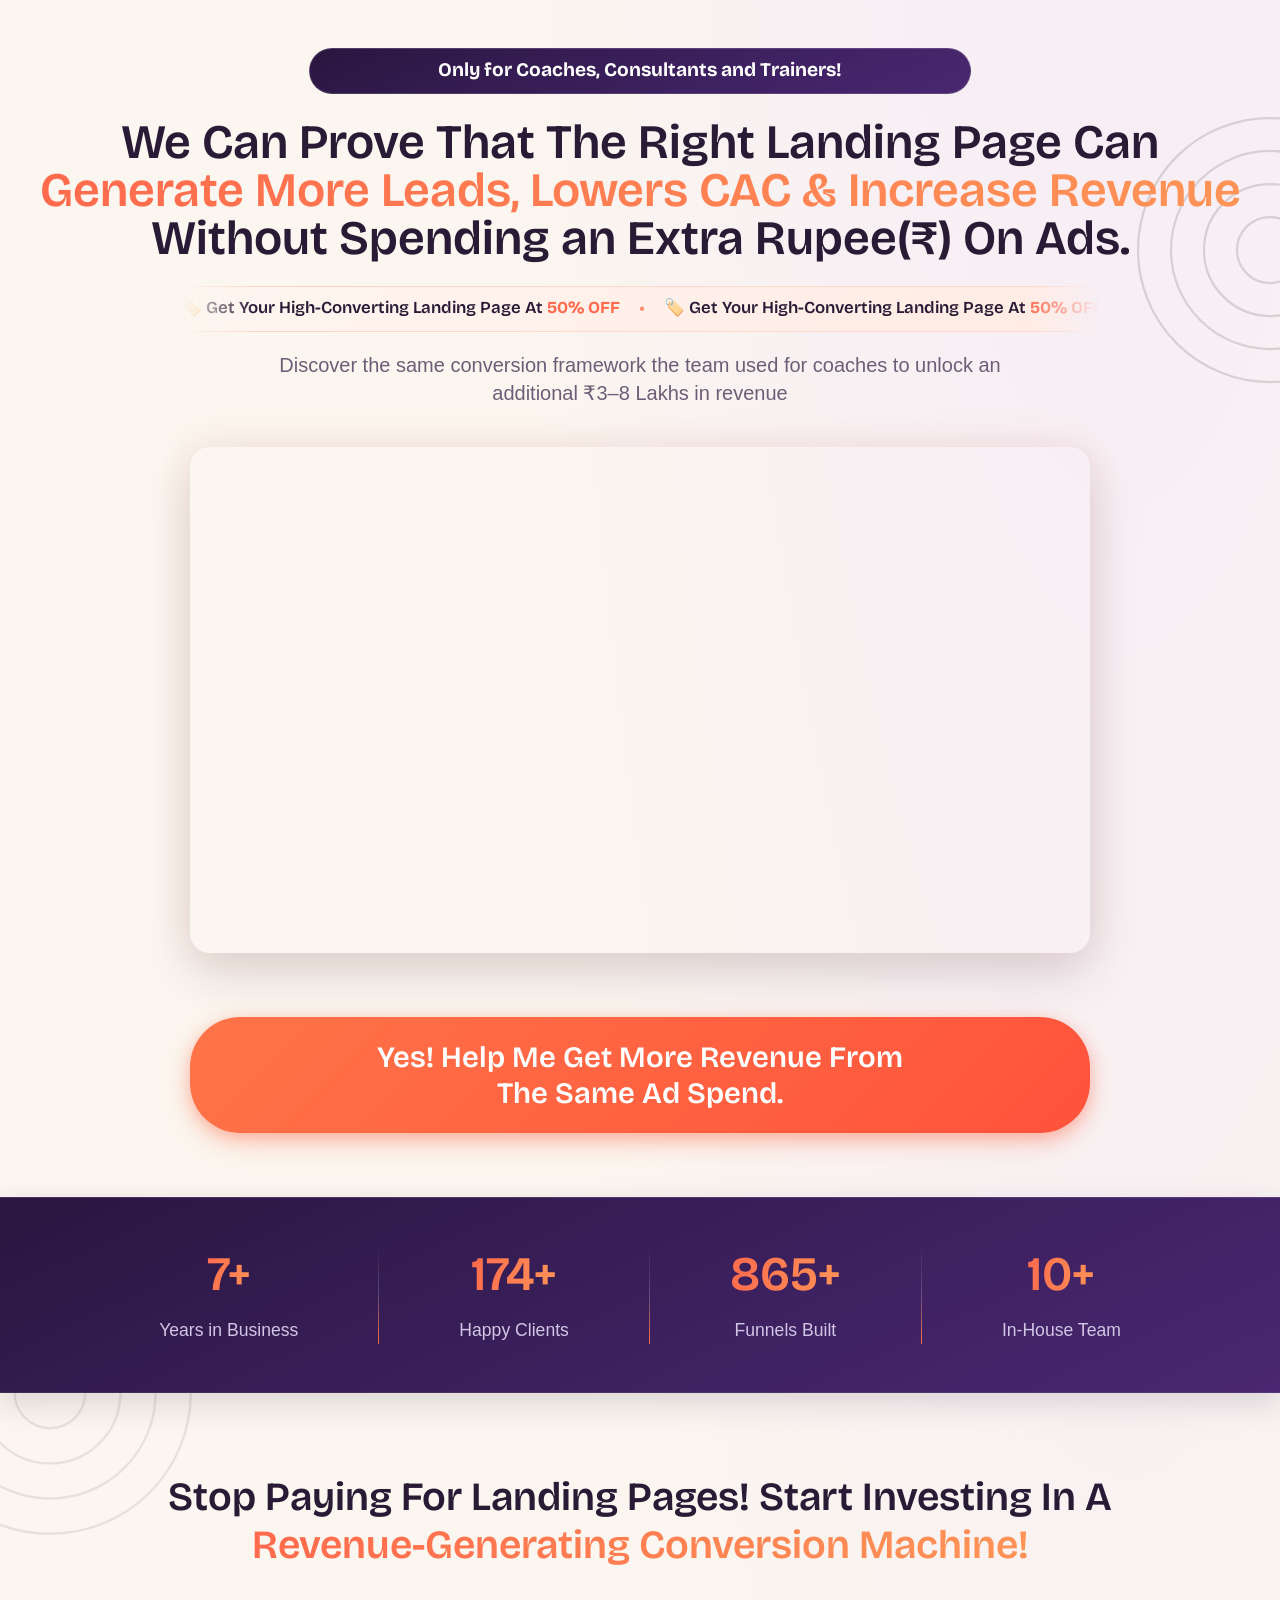
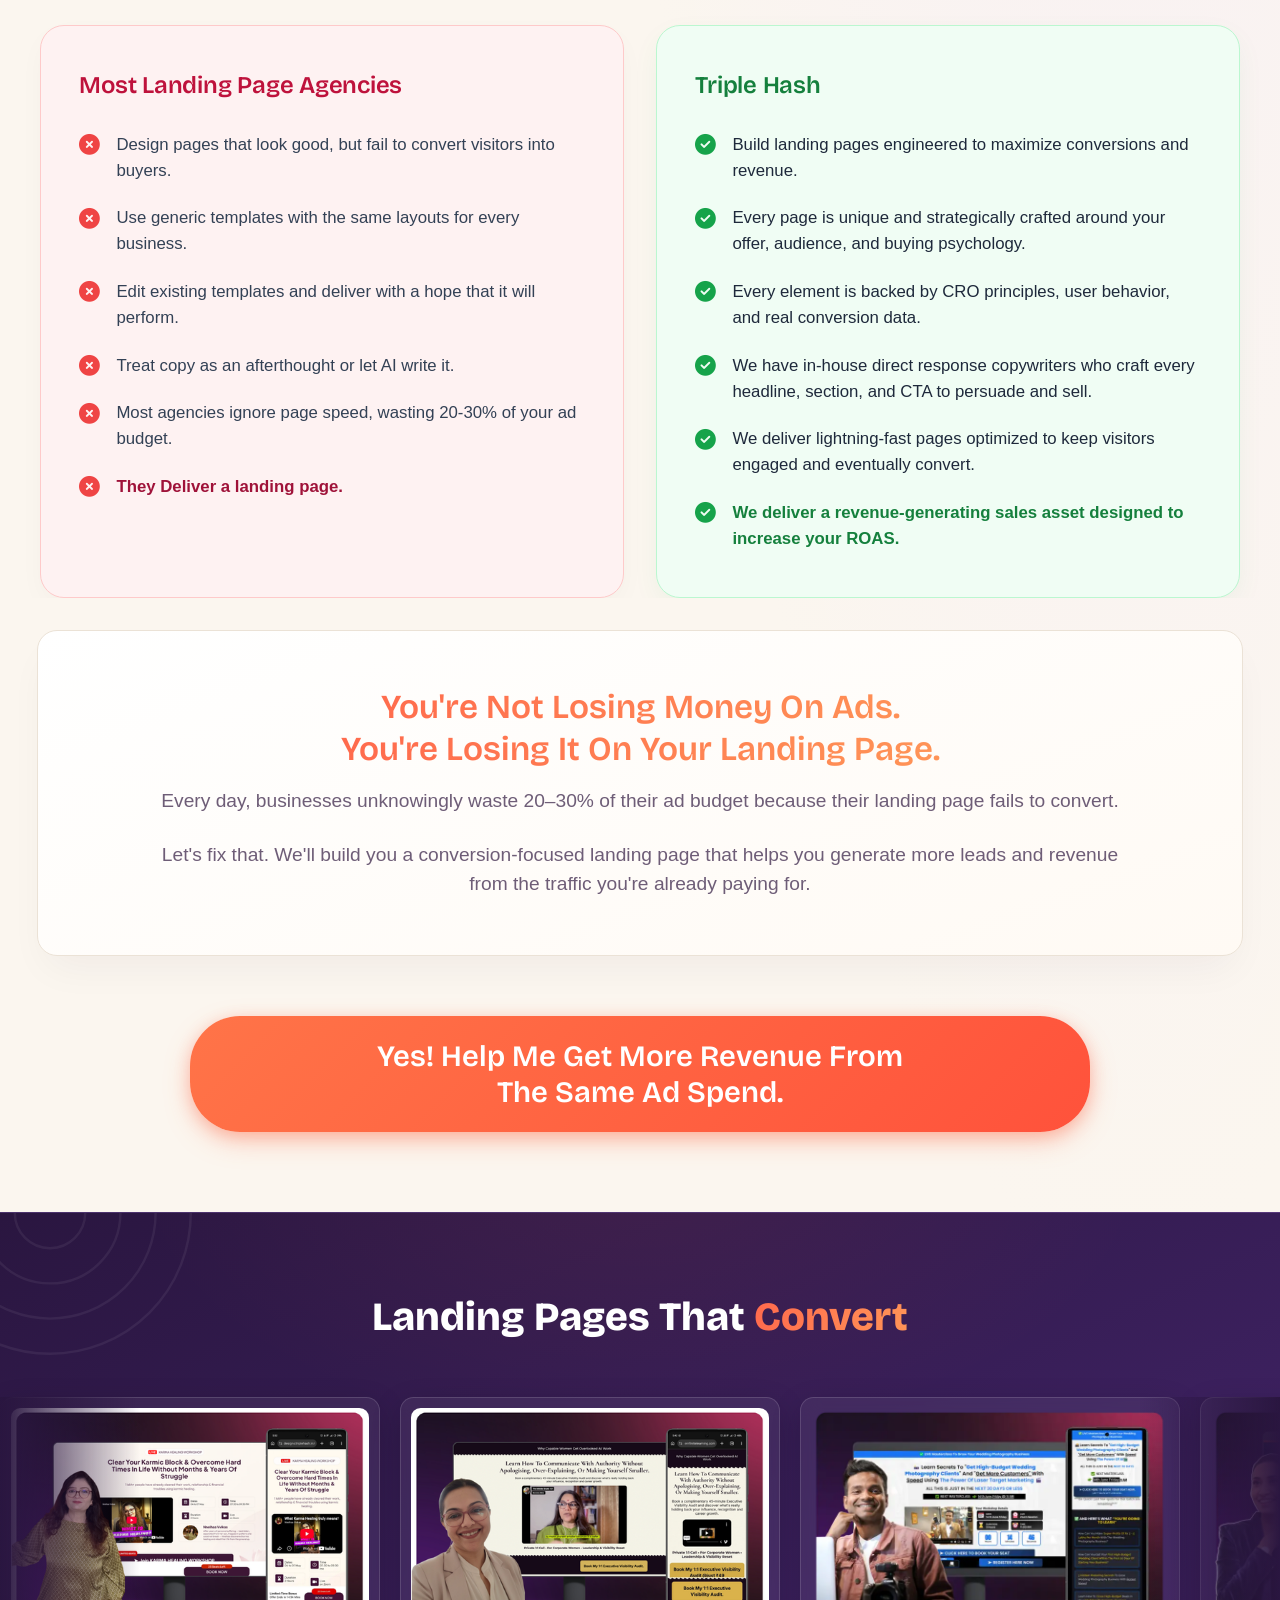
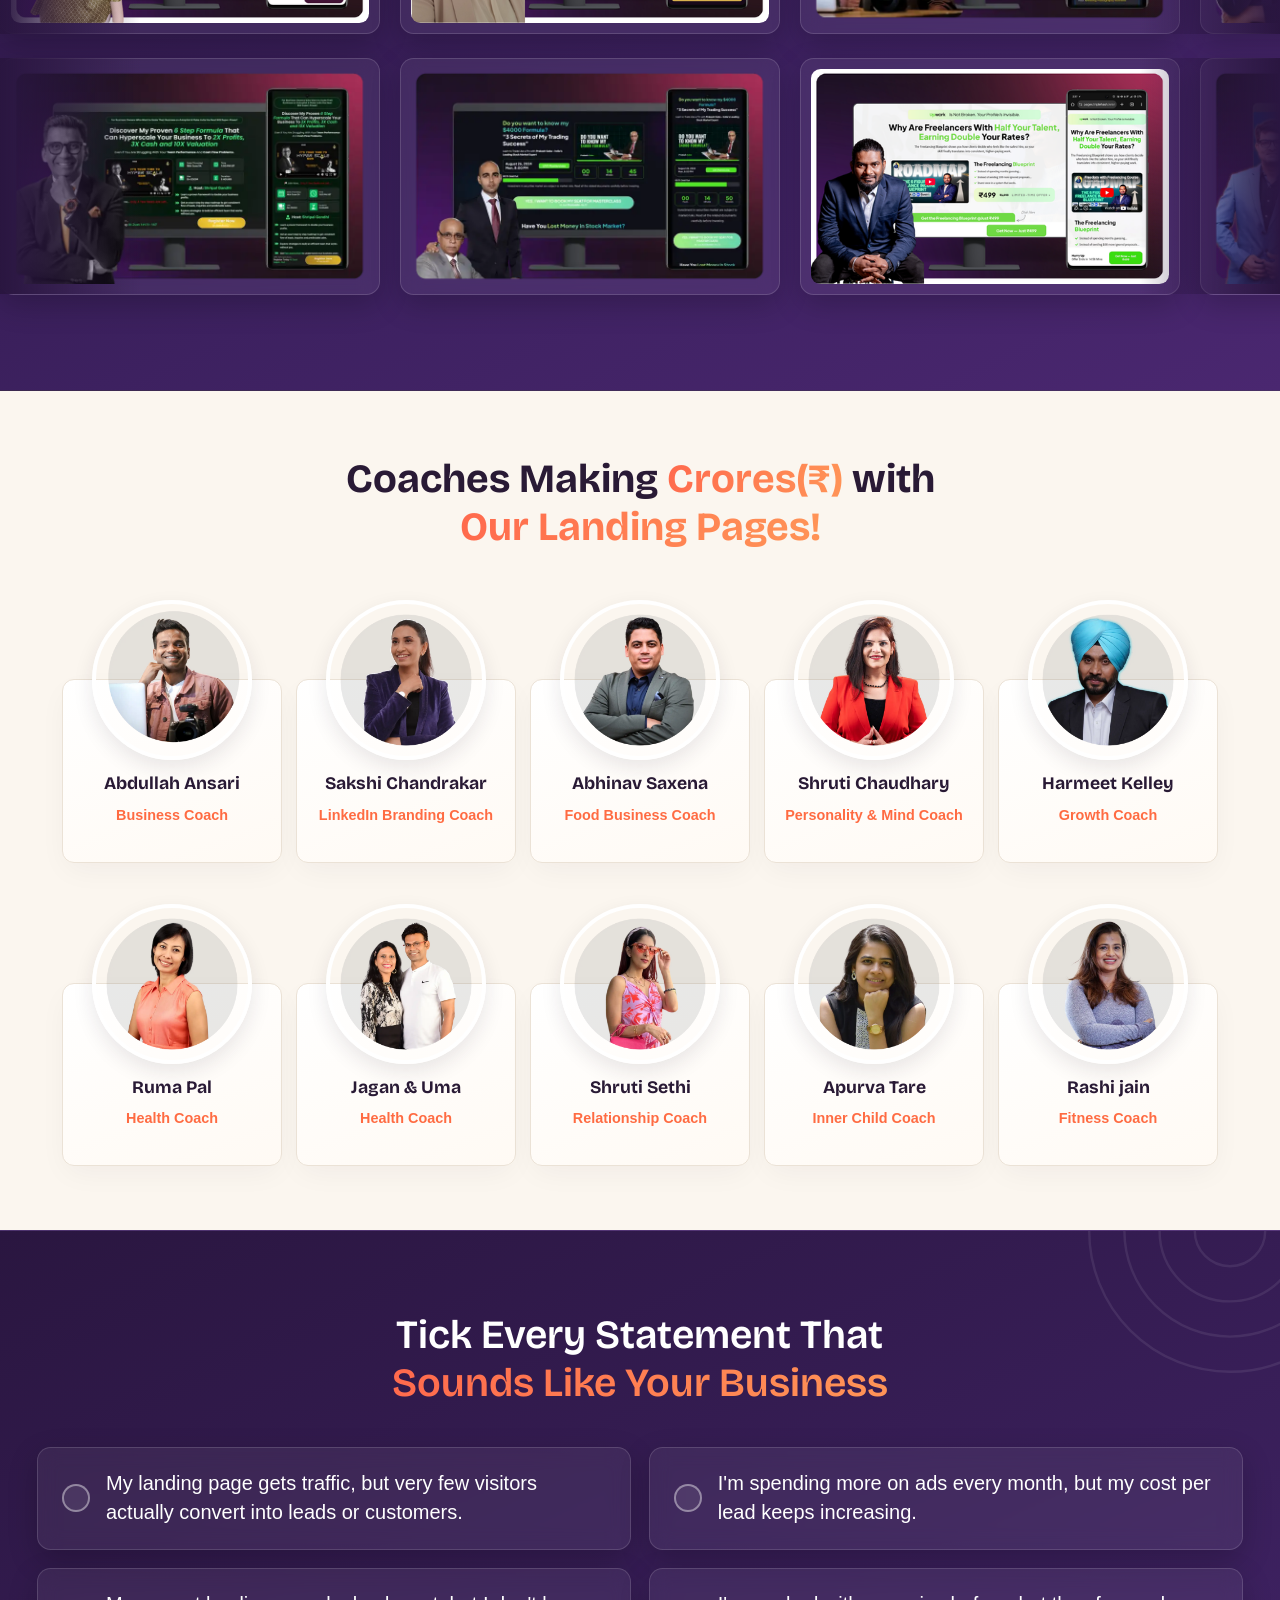
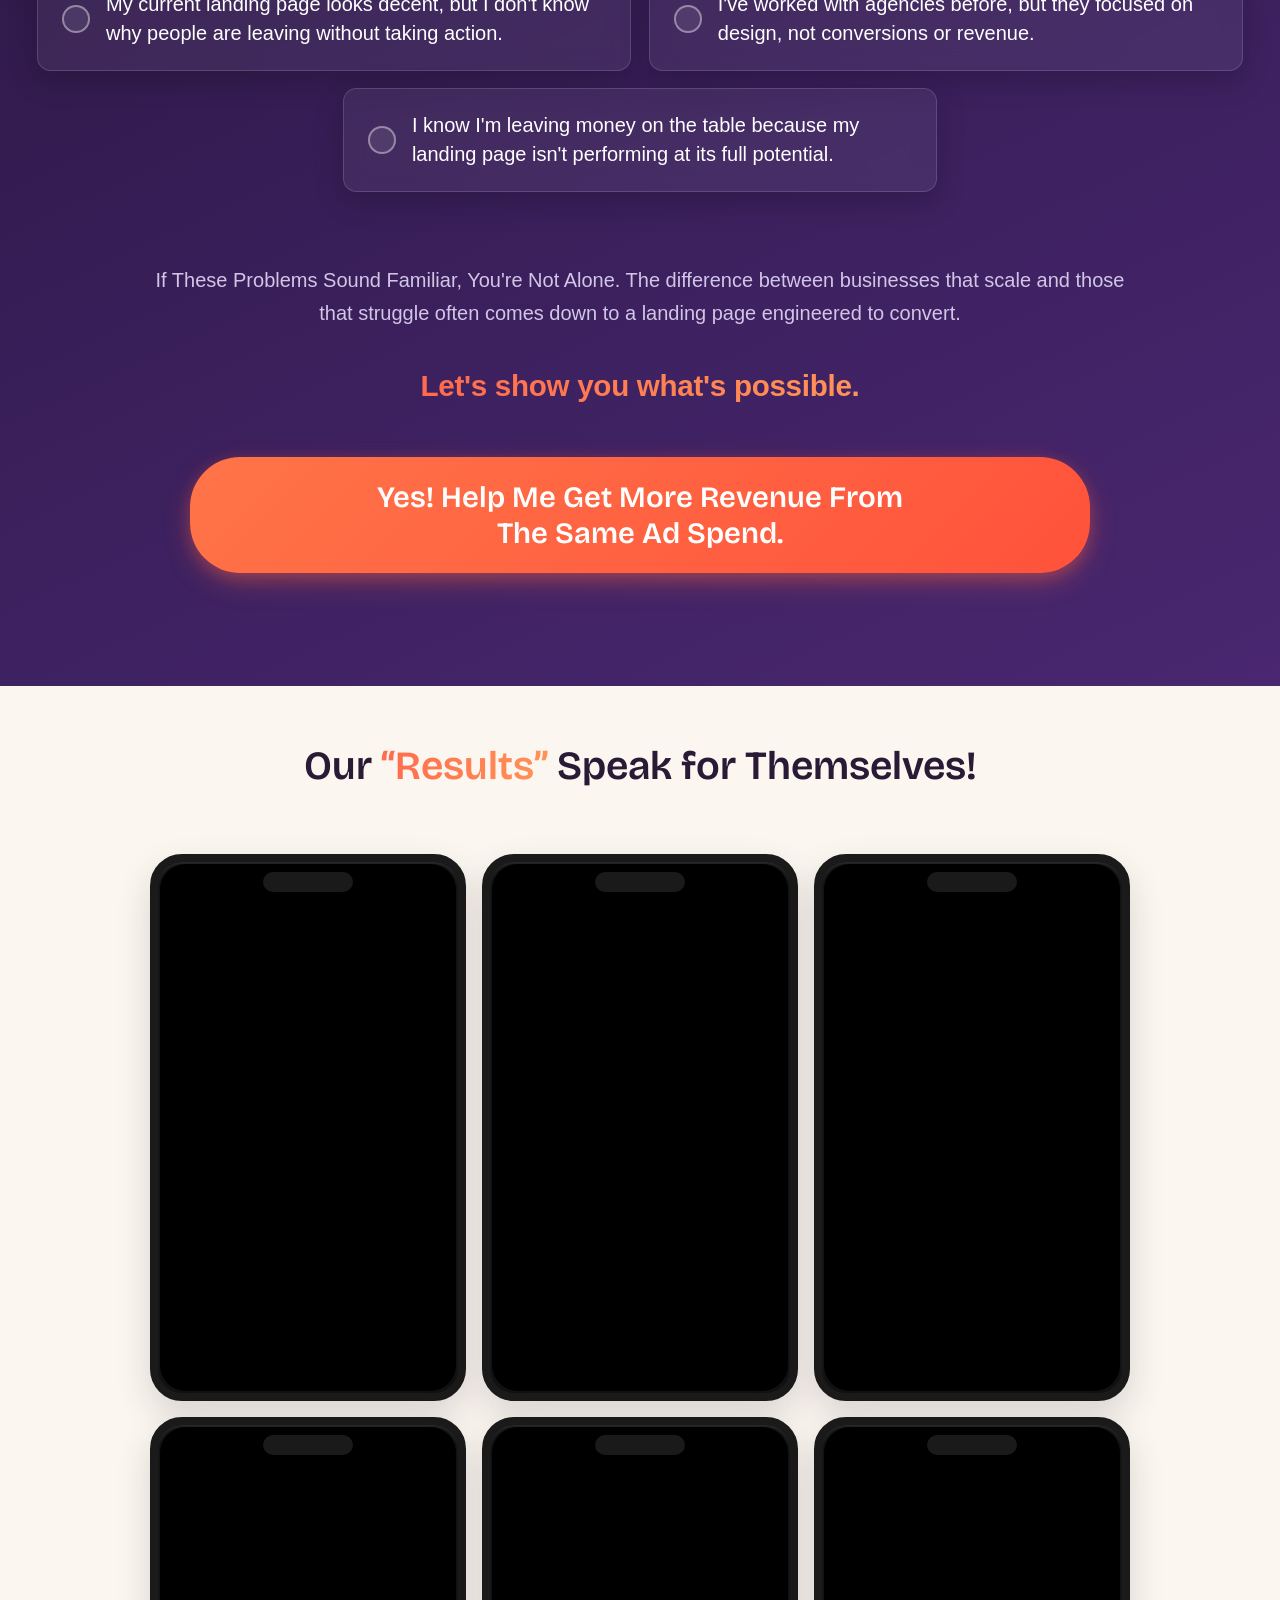
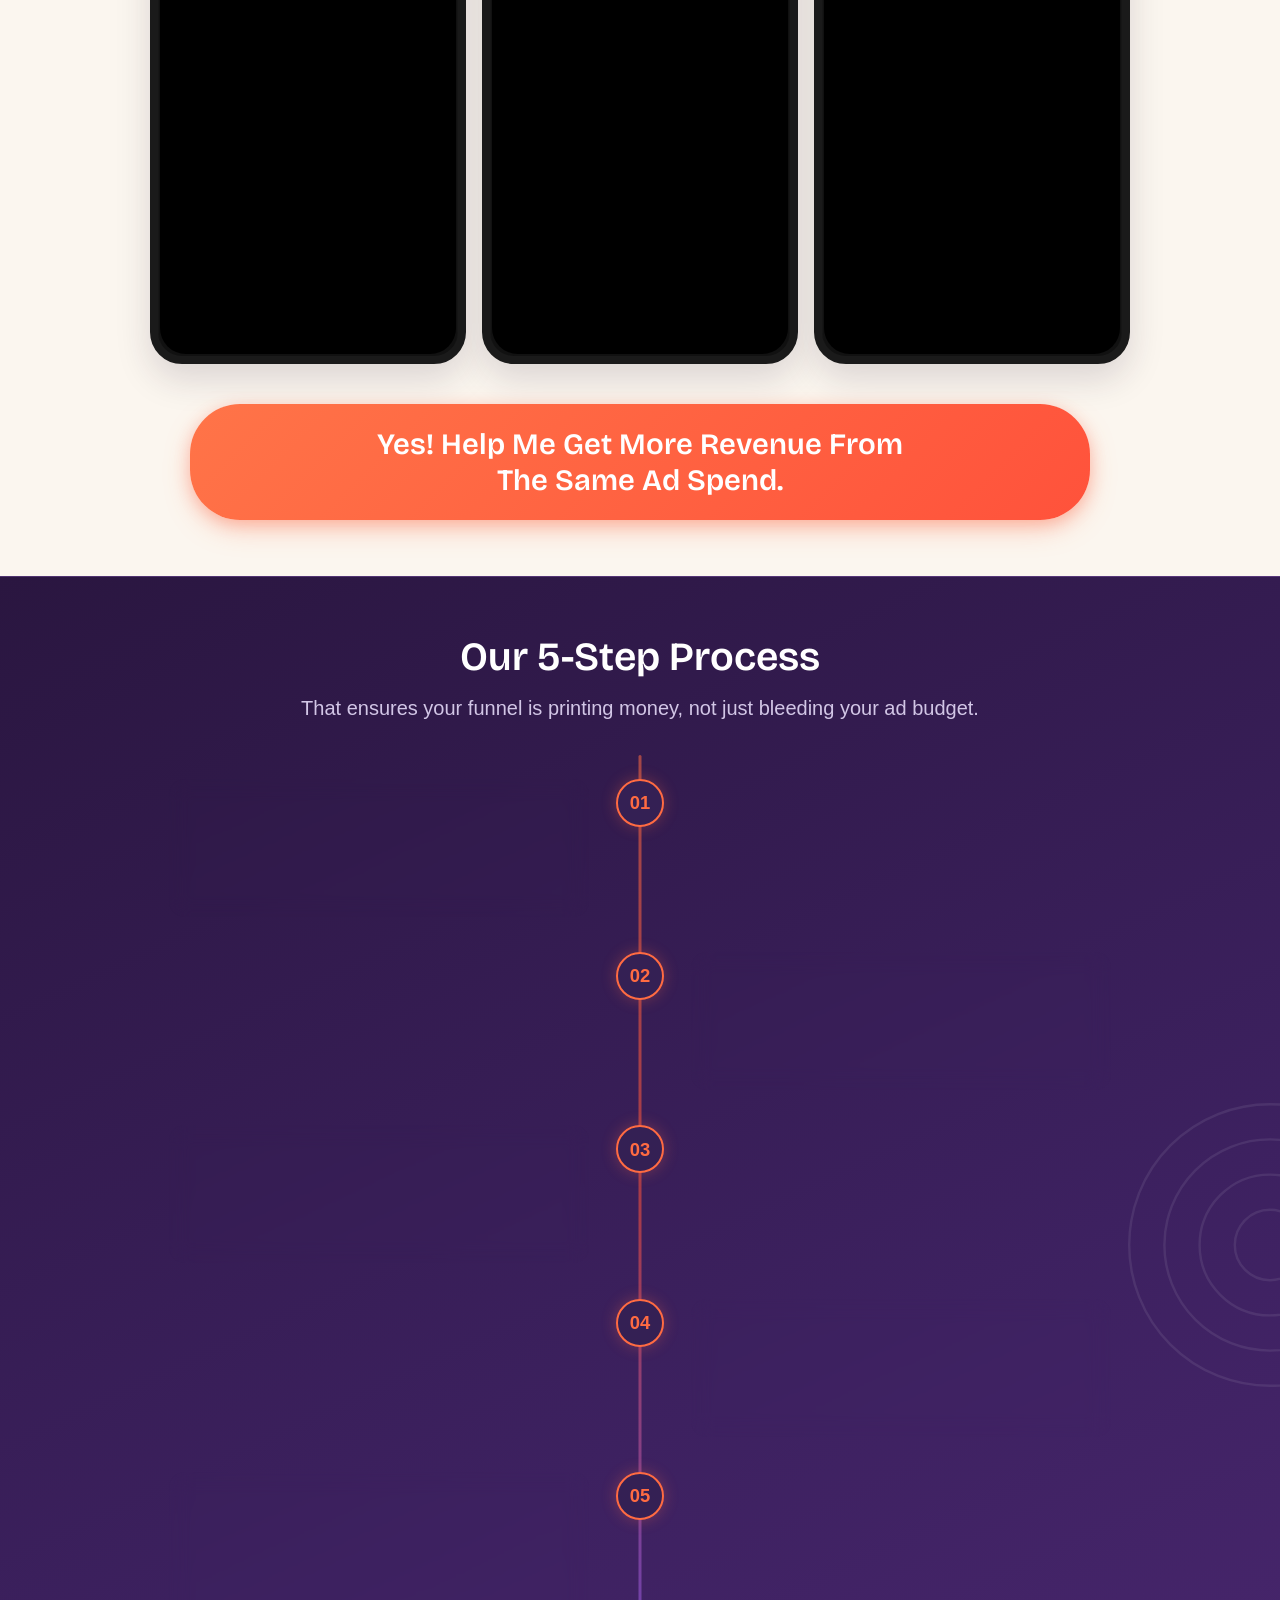
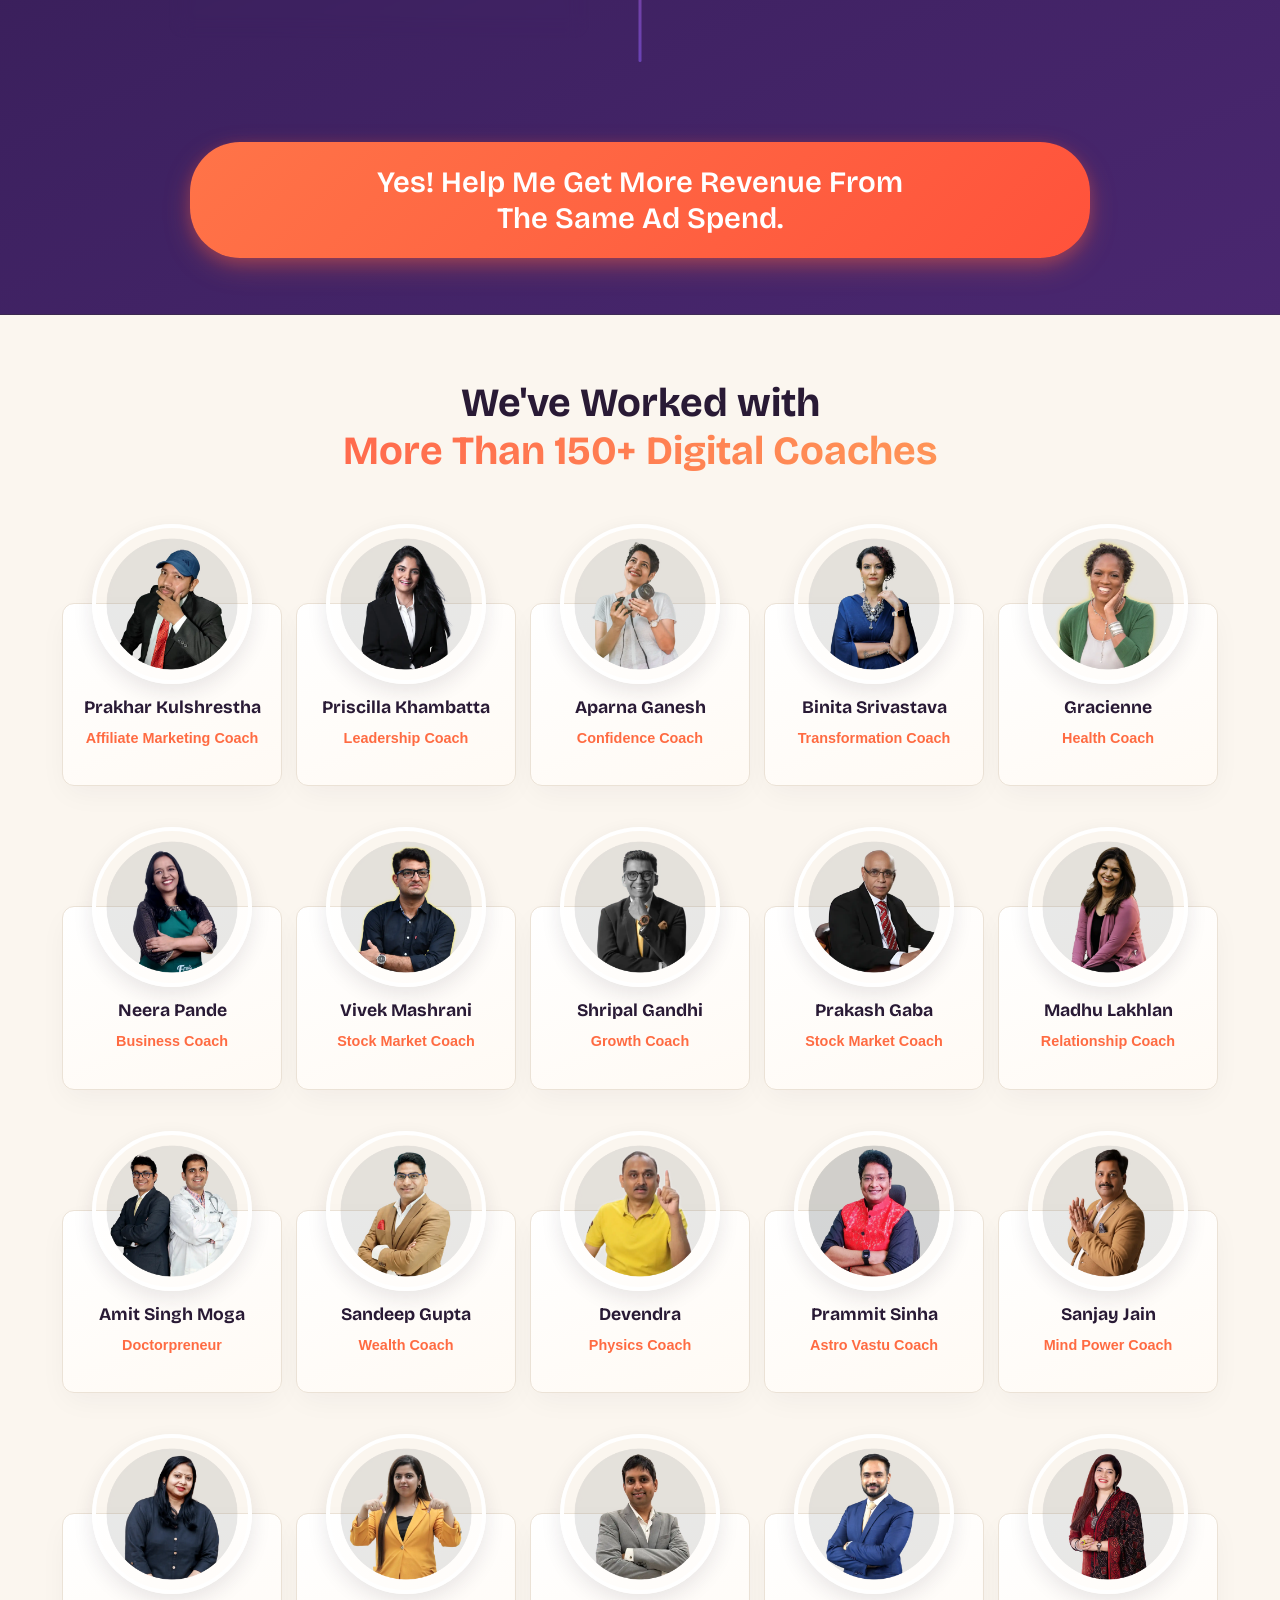
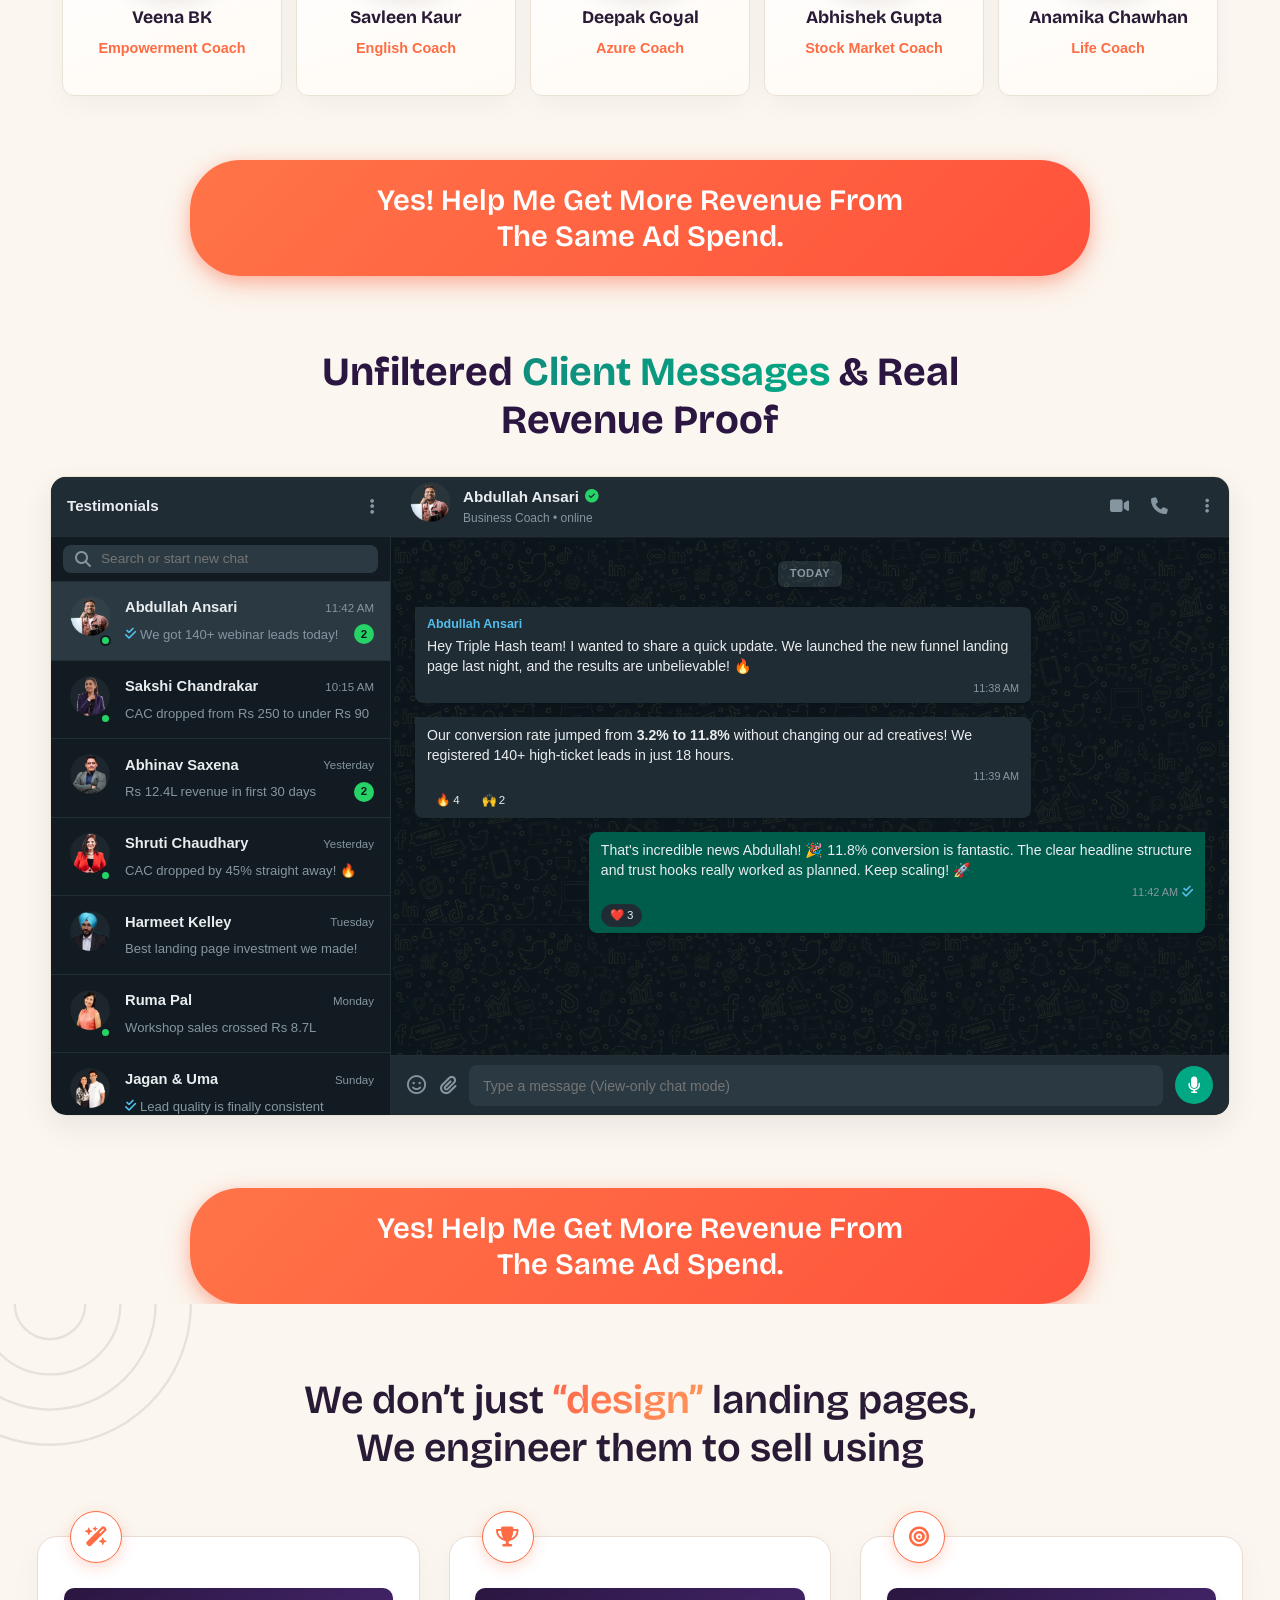
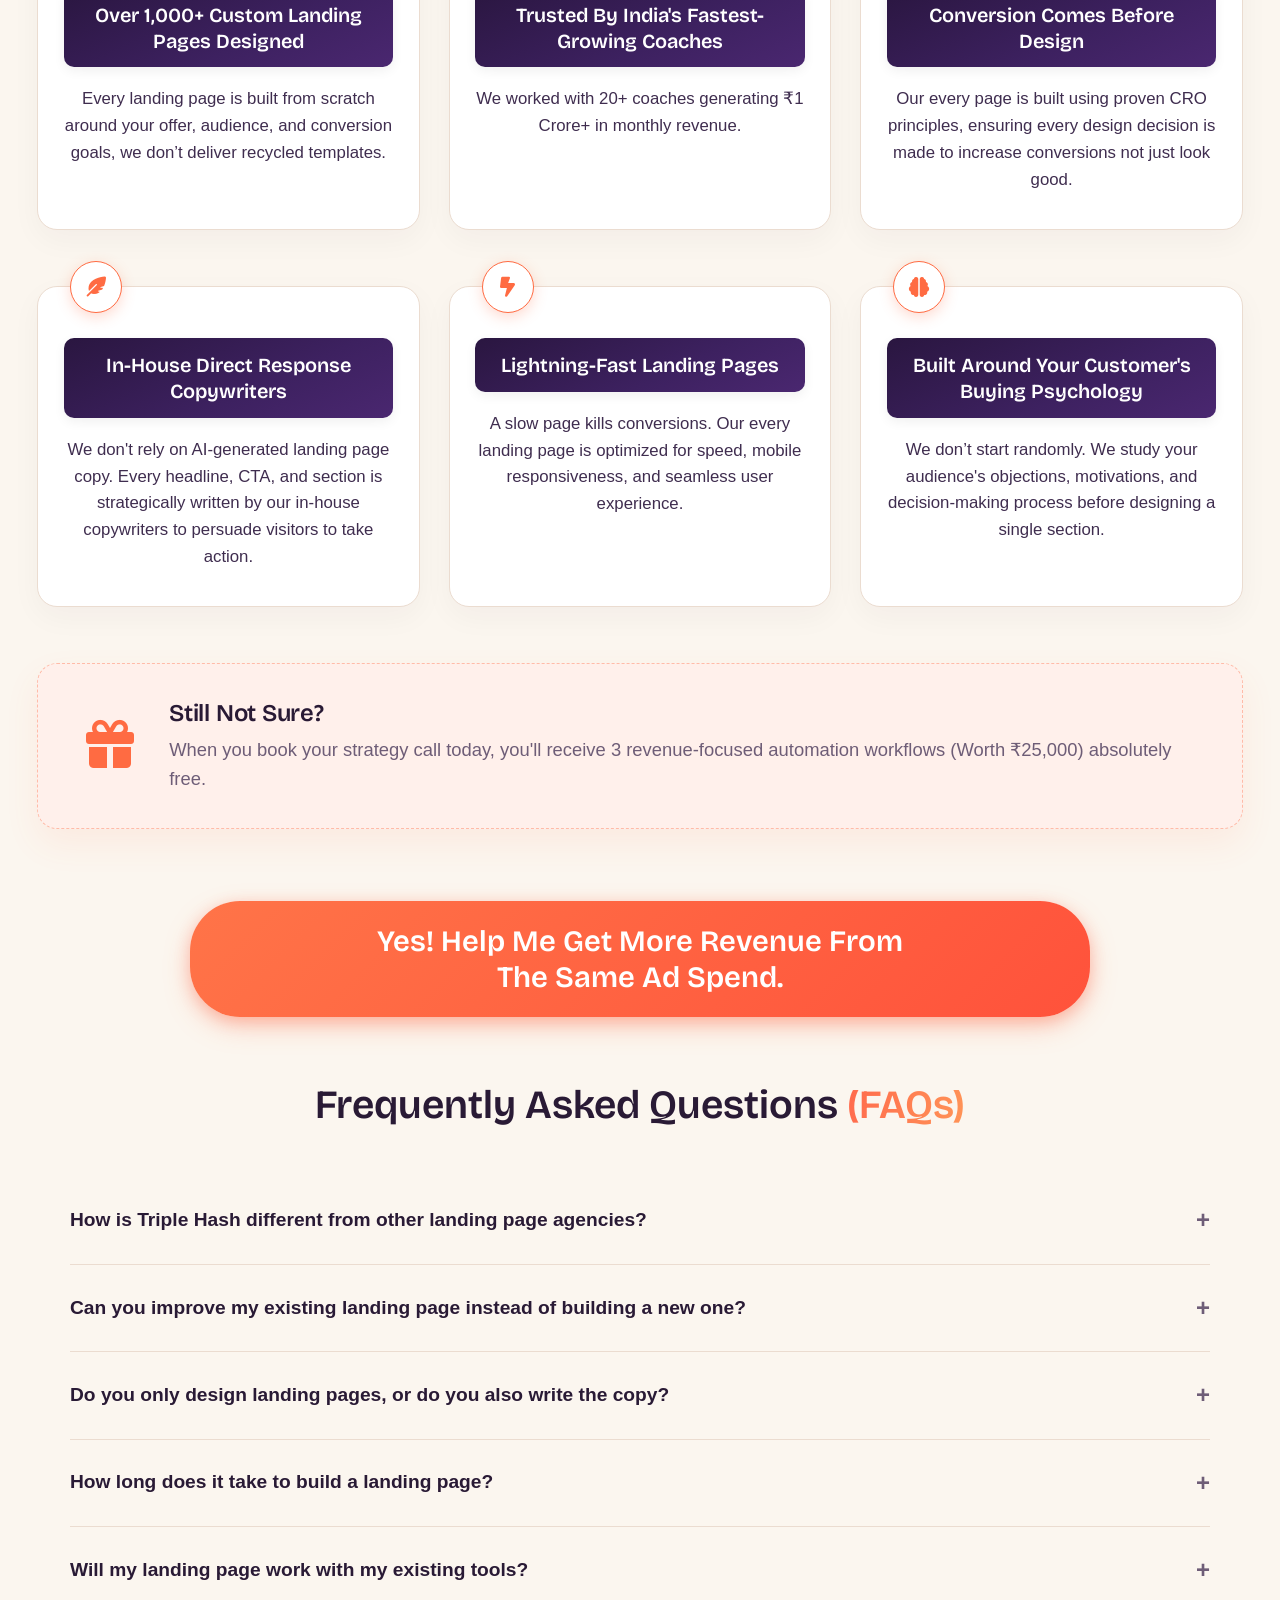
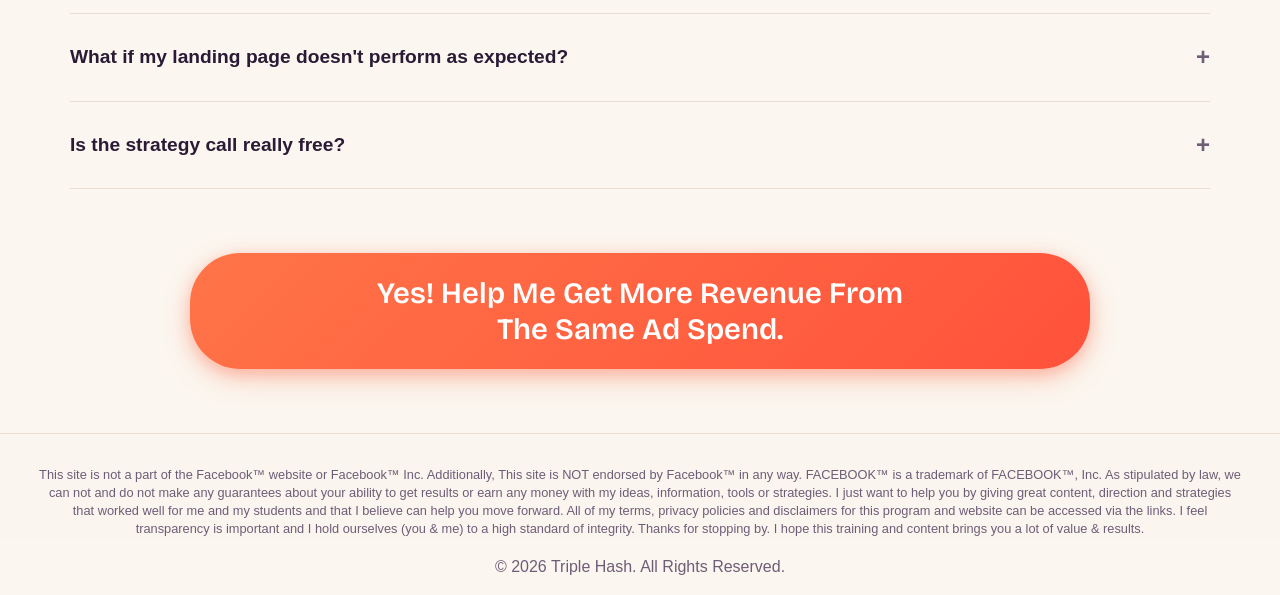
==== index.html @ 13a20522 "Add OpenAI SDK script to index.html" ====
<!doctype html>
<html lang="en">
  <head>
    <meta charset="UTF-8" />
    <meta name="viewport" content="width=device-width, initial-scale=1.0" />
    <title>Triple Hash</title>
    <meta
      name="facebook-domain-verification"
      content="7xedh3jy10vhocojima4edkyjlmd3u"
    />
    <link rel="icon" type="image/x-icon" href="/favicon.ico" />
    <link rel="preconnect" href="https://fonts.googleapis.com" />
    <link rel="preconnect" href="https://fonts.gstatic.com" crossorigin />
    <link
      href="https://fonts.googleapis.com/css2?family=Bricolage+Grotesque:opsz,wght@12..96,200..800&family=Plus+Jakarta+Sans:ital,wght@0,200..800;1,200..800&display=swap"
      rel="stylesheet"
    />
    <link
      href="https://fonts.googleapis.com/css2?family=Instrument+Serif:ital@0;1&display=swap"
      rel="stylesheet"
    />
    <link
      href="https://api.fontshare.com/v2/css?f[]=satoshi@300,400,500,700&f[]=switzer@200,300,400,500&display=swap"
      rel="stylesheet"
    />

    <link
      rel="stylesheet"
      href="https://cdnjs.cloudflare.com/ajax/libs/font-awesome/6.5.1/css/all.min.css"
      integrity="sha512-DTOQO9RWCH3ppGqcWaEA1BIZOC6xxalwEsw9c2QQeAIftl+Vegovlnee1c9QX4TctnWMn13TZye+giMm8e2LwA=="
      crossorigin="anonymous"
      referrerpolicy="no-referrer"
    />
    <link rel="stylesheet" href="./style.css" />
     <!-- Meta Pixel Code -->
<script>
!function(f,b,e,v,n,t,s)
{if(f.fbq)return;n=f.fbq=function(){n.callMethod?
n.callMethod.apply(n,arguments):n.queue.push(arguments)};
if(!f._fbq)f._fbq=n;n.push=n;n.loaded=!0;n.version='2.0';
n.queue=[];t=b.createElement(e);t.async=!0;
t.src=v;s=b.getElementsByTagName(e)[0];
s.parentNode.insertBefore(t,s)}(window, document,'script',
'https://connect.facebook.net/en_US/fbevents.js');
fbq('init', '1279952023906739');
fbq('track', 'PageView');
</script>
<noscript><img height="1" width="1" style="display:none"
src="https://www.facebook.com/tr?id=1279952023906739&ev=PageView&noscript=1"
/></noscript>
<script>!function(w,d,s,u){if(w.oaiq)return;var q=function(){q.q.push(arguments)};q.q=[];w.oaiq=q;var j=d.createElement(s);j.async=1;j.src=u;var f=d.getElementsByTagName(s)[0];f.parentNode.insertBefore(j,f)}(window,document,"script","https://bzrcdn.openai.com/sdk/oaiq.min.js");oaiq("init",{pixelId:"NZJZYNdpsntBDtsN7iZCDv",debug:true});</script>
<!-- End Meta Pixel Code -->
  </head>
  <body>
    <div class="main-container">
      <section class="new-hero-section">
        <!-- Decorative concentric rings on the right -->
        <img
          src="image/download.svg"
          class="hero-deco-rings"
          alt=""
          aria-hidden="true"
        />
        <div class="hero-content">
          <div class="hero-tag fade-up">
            Only for Coaches, Consultants and Trainers!
          </div>
          <h2 class="gradient-heading fade-up stagger-delay-1">
            We Can Prove That The Right Landing Page Can
            <span class="highlight"
              >Generate More Leads, Lowers CAC & Increase Revenue</span
            >Without Spending an Extra Rupee(₹) On Ads.
          </h2>

          <!-- Hero Offer Marquee Strip -->
          <div class="hero-offer-marquee fade-up stagger-delay-2">
            <div class="hero-marquee-track">
              <span class="hero-marquee-item"
                >🏷️ Get Your High-Converting Landing Page At
                <strong class="highlight-orange">50% OFF</strong></span
              >
              <span class="hero-marquee-dot">•</span>
              <span class="hero-marquee-item"
                >🏷️ Get Your High-Converting Landing Page At
                <strong class="highlight-orange">50% OFF</strong></span
              >
              <span class="hero-marquee-dot">•</span>
              <span class="hero-marquee-item"
                >🏷️ Get Your High-Converting Landing Page At
                <strong class="highlight-orange">50% OFF</strong></span
              >
              <span class="hero-marquee-dot">•</span>
            </div>
          </div>

          <p class="fade-up stagger-delay-2">
            Discover the same conversion framework the team used for coaches to
            unlock an additional ₹3–8 Lakhs in revenue
          </p>
        </div>

        <div class="hero-video-container fade-up stagger-delay-3">
          <div class="hero-video-frame">
            <iframe
              src="https://play.hashboard.in/embed?video=JcOecO8n6mQ&ratio=16%2F9"
              title="Video player"
              allow="autoplay; fullscreen; encrypted-media; picture-in-picture"
              allowfullscreen
            ></iframe>
          </div>
        </div>
      </section>
      <div class="container">
        <a
          class="buttonLink"
          href="https://cal.hashboard.in/r/connect8394/the-10x-landing-page-call"
           
        >
          <button class="bookMeetingButton">
            <span class="bookMeetingText"
              >Yes! Help Me Get More Revenue From<br class="btn-break" />
              The Same Ad Spend.</span
            >
          </button>
        </a>
      </div>
      <section class="stats-section">
        <div class="container">
          <div class="stats-grid">
            <div class="stat-card fade-up">
              <h3 class="highlight">
                <span class="counter" data-target="7">0</span>+
              </h3>
              <p>Years in Business</p>
            </div>

            <div class="stat-card fade-up stagger-delay-1 gradient-left-border">
              <h3 class="highlight">
                <span class="counter" data-target="200">0</span>+
              </h3>
              <p>Happy Clients</p>
            </div>
            <div class="stat-card fade-up stagger-delay-2 gradient-left-border">
              <h3 class="highlight">
                <span class="counter" data-target="999">0</span>+
              </h3>
              <p>Funnels Built</p>
            </div>
            <div class="stat-card fade-up stagger-delay-3 gradient-left-border">
              <h3 class="highlight">
                <span class="counter" data-target="10">0</span>+
              </h3>
              <p>In-House Team</p>
            </div>
          </div>
        </div>
      </section>

      <section
        class="differentiators-section"
        style="position: relative; overflow: hidden"
      >
        <!-- Decorative concentric rings - left side -->
        <img
          src="image/download.svg"
          class="differentiators-left-rings"
          alt=""
          aria-hidden="true"
          style="
            position: absolute;
            left: -110px;
            top: 0%;
            transform: translateY(-50%);
            width: 320px;
            height: 320px;
            opacity: 0.08;
            filter: hue-rotate(260deg) saturate(3) brightness(0.4);
            pointer-events: none;
            z-index: 0;
          "
        />
        <div class="container">
          <h2 class="diff-heading fade-up">
            Stop Paying For Landing Pages! Start Investing In A
            <span class="highlight"
              >Revenue-Generating Conversion Machine!</span
            >
          </h2>

          <div class="comparison-deck">
            <!-- Left Card: Most Agencies -->
            <div class="comparison-card agency-card fade-up">
              <h3 class="comp-card-title">Most Landing Page Agencies</h3>
              <ul class="comp-list">
                <li>
                  <i class="fa-solid fa-circle-xmark agency-icon"></i>
                  <span
                    >Design pages that look good, but fail to convert visitors
                    into buyers.</span
                  >
                </li>
                <li>
                  <i class="fa-solid fa-circle-xmark agency-icon"></i>
                  <span
                    >Use generic templates with the same layouts for every
                    business.</span
                  >
                </li>
                <li>
                  <i class="fa-solid fa-circle-xmark agency-icon"></i>
                  <span
                    >Edit existing templates and deliver with a hope that it
                    will perform.</span
                  >
                </li>
                <li>
                  <i class="fa-solid fa-circle-xmark agency-icon"></i>
                  <span>Treat copy as an afterthought or let AI write it.</span>
                </li>
                <li>
                  <i class="fa-solid fa-circle-xmark agency-icon"></i>
                  <span
                    >Most agencies ignore page speed, wasting 20-30% of your ad
                    budget.</span
                  >
                </li>
                <li>
                  <i class="fa-solid fa-circle-xmark agency-icon"></i>
                  <span class="strong-text">They Deliver a landing page.</span>
                </li>
              </ul>
            </div>

            <!-- Right Card: Triple Hash -->
            <div class="comparison-card triplehash-card fade-up">
              <h3 class="comp-card-title">Triple Hash</h3>
              <ul class="comp-list">
                <li>
                  <i class="fa-solid fa-circle-check triplehash-icon"></i>
                  <span
                    >Build landing pages engineered to maximize conversions and
                    revenue.</span
                  >
                </li>
                <li>
                  <i class="fa-solid fa-circle-check triplehash-icon"></i>
                  <span
                    >Every page is unique and strategically crafted around your
                    offer, audience, and buying psychology.</span
                  >
                </li>
                <li>
                  <i class="fa-solid fa-circle-check triplehash-icon"></i>
                  <span
                    >Every element is backed by CRO principles, user behavior,
                    and real conversion data.</span
                  >
                </li>
                <li>
                  <i class="fa-solid fa-circle-check triplehash-icon"></i>
                  <span
                    >We have in-house direct response copywriters who craft
                    every headline, section, and CTA to persuade and sell.</span
                  >
                </li>
                <li>
                  <i class="fa-solid fa-circle-check triplehash-icon"></i>
                  <span
                    >We deliver lightning-fast pages optimized to keep visitors
                    engaged and eventually convert.</span
                  >
                </li>
                <li>
                  <i class="fa-solid fa-circle-check triplehash-icon"></i>
                  <span class="strong-text"
                    >We deliver a revenue-generating sales asset designed to
                    increase your ROAS.</span
                  >
                </li>
              </ul>
            </div>
          </div>
        </div>
      </section>

      <section class="cta-section fade-up">
        <div class="container">
          <div class="cta-content">
            <h2 class="gradient-heading">
              <span class="highlight">
                You're Not Losing Money On Ads. <br class="cta-break" />
                You're Losing It On Your Landing Page.
              </span>
            </h2>
            <p>
              Every day, businesses unknowingly waste 20–30% of their ad budget
              because their landing page fails to convert.
            </p>
            <br />
            <p>
              Let's fix that. We'll build you a conversion-focused landing page
              that helps you generate more leads and revenue from the traffic
              you're already paying for.
            </p>
          </div>
        </div>
        <div class="container">
          <a
            class="buttonLink"
            href="https://cal.hashboard.in/r/connect8394/the-10x-landing-page-call"
             
          >
            <button class="bookMeetingButton">
              <span class="bookMeetingText"
                >Yes! Help Me Get More Revenue From <br class="btn-break" />
                The Same Ad Spend.</span
              >
            </button>
          </a>
        </div>
      </section>

      <!-- Showcase Work Section — Double Row Marquee -->
      <section class="carousel-section fade-up">
        <!-- Decorative rings (same as designed-for) -->
        <img
          src="image/download.svg"
          class="carousel-section-deco-rings"
          alt=""
          aria-hidden="true"
        />

        <!-- Section Heading -->
        <div class="carousel-section-header">
          <h2 class="carousel-heading">
            Landing Pages That <span class="highlight">Convert</span>
          </h2>
        </div>

        <!-- Row 1: scrolls LEFT -->
        <div class="carousel-row-wrapper">
          <div class="carousel-fade-left"></div>
          <div class="carousel-fade-right"></div>
          <div class="carousel-track" id="carouselTrack">
            <div class="carousel-card">
              <img src="/work/12.png" alt="Landing Page" />
            </div>
            <div class="carousel-card">
              <img src="/work/13.png" alt="Landing Page" />
            </div>
            <div class="carousel-card">
              <img src="/work/8.webp" alt="Landing Page" />
            </div>
            <div class="carousel-card">
              <img src="/work/2.webp" alt="Landing Page" />
            </div>
            <div class="carousel-card">
              <img src="/work/3.webp" alt="Landing Page" />
            </div>
            <div class="carousel-card">
              <img src="/work/1.webp" alt="Landing Page" />
            </div>
            <div class="carousel-card">
              <img src="/work/4.webp" alt="Landing Page" />
            </div>
            <div class="carousel-card">
              <img src="/work/5.webp" alt="Landing Page" />
            </div>
            <div class="carousel-card">
              <img src="/work/10.png" alt="Landing Page" />
            </div>
            <div class="carousel-card">
              <img src="/work/11.png" alt="Landing Page" />
            </div>
            <div class="carousel-card">
              <img src="/work/6.webp" alt="Landing Page" />
            </div>
            <div class="carousel-card">
              <img src="/work/7.webp" alt="Landing Page" />
            </div>
            <div class="carousel-card">
              <img src="/work/9.webp" alt="Landing Page" />
            </div>
            <!-- Clones -->
            <div class="carousel-card" aria-hidden="true">
              <img src="/work/8.webp" alt="" />
            </div>
            <div class="carousel-card" aria-hidden="true">
              <img src="/work/2.webp" alt="" />
            </div>
            <div class="carousel-card" aria-hidden="true">
              <img src="/work/3.webp" alt="" />
            </div>
            <div class="carousel-card" aria-hidden="true">
              <img src="/work/1.webp" alt="" />
            </div>
            <div class="carousel-card" aria-hidden="true">
              <img src="/work/4.webp" alt="" />
            </div>
            <div class="carousel-card" aria-hidden="true">
              <img src="/work/5.webp" alt="" />
            </div>
            <div class="carousel-card" aria-hidden="true">
              <img src="/work/10.png" alt="" />
            </div>
            <div class="carousel-card" aria-hidden="true">
              <img src="/work/11.png" alt="" />
            </div>
            <div class="carousel-card" aria-hidden="true">
              <img src="/work/6.webp" alt="" />
            </div>
            <div class="carousel-card" aria-hidden="true">
              <img src="/work/7.webp" alt="" />
            </div>
            <div class="carousel-card" aria-hidden="true">
              <img src="/work/9.webp" alt="" />
            </div>
            <div class="carousel-card">
              <img src="/work/12.png" alt="Landing Page" />
            </div>
            <div class="carousel-card">
              <img src="/work/13.png" alt="Landing Page" />
            </div>
          </div>
        </div>

        <!-- Row 2: scrolls RIGHT -->
        <div class="carousel-row-wrapper" style="margin-top: 1.5rem">
          <div class="carousel-fade-left"></div>
          <div class="carousel-fade-right"></div>
          <div class="carousel-track carousel-track--reverse">
            <div class="carousel-card">
              <img src="/work/6.webp" alt="Landing Page" />
            </div>
            <div class="carousel-card">
              <img src="/work/9.webp" alt="Landing Page" />
            </div>
            <div class="carousel-card">
              <img src="/work/11.png" alt="Landing Page" />
            </div>
            <div class="carousel-card">
              <img src="/work/7.webp" alt="Landing Page" />
            </div>
            <div class="carousel-card">
              <img src="/work/1.webp" alt="Landing Page" />
            </div>
            <div class="carousel-card">
              <img src="/work/10.png" alt="Landing Page" />
            </div>
            <div class="carousel-card">
              <img src="/work/4.webp" alt="Landing Page" />
            </div>
            <div class="carousel-card">
              <img src="/work/8.webp" alt="Landing Page" />
            </div>
            <div class="carousel-card">
              <img src="/work/5.webp" alt="Landing Page" />
            </div>
            <div class="carousel-card">
              <img src="/work/2.webp" alt="Landing Page" />
            </div>
            <div class="carousel-card">
              <img src="/work/3.webp" alt="Landing Page" />
            </div>
            <div class="carousel-card">
              <img src="/work/14.png" alt="Landing Page" />
            </div>
            <div class="carousel-card">
              <img src="/work/15.png" alt="Landing Page" />
            </div>
            <!-- Clones -->
            <div class="carousel-card" aria-hidden="true">
              <img src="/work/6.webp" alt="" />
            </div>
            <div class="carousel-card" aria-hidden="true">
              <img src="/work/9.webp" alt="" />
            </div>
            <div class="carousel-card" aria-hidden="true">
              <img src="/work/11.png" alt="" />
            </div>
            <div class="carousel-card" aria-hidden="true">
              <img src="/work/7.webp" alt="" />
            </div>
            <div class="carousel-card" aria-hidden="true">
              <img src="/work/1.webp" alt="" />
            </div>
            <div class="carousel-card" aria-hidden="true">
              <img src="/work/10.png" alt="" />
            </div>
            <div class="carousel-card" aria-hidden="true">
              <img src="/work/4.webp" alt="" />
            </div>
            <div class="carousel-card" aria-hidden="true">
              <img src="/work/8.webp" alt="" />
            </div>
            <div class="carousel-card" aria-hidden="true">
              <img src="/work/5.webp" alt="" />
            </div>
            <div class="carousel-card" aria-hidden="true">
              <img src="/work/2.webp" alt="" />
            </div>
            <div class="carousel-card" aria-hidden="true">
              <img src="/work/3.webp" alt="" />
            </div>
            <div class="carousel-card">
              <img src="/work/14.png" alt="Landing Page" />
            </div>
            <div class="carousel-card">
              <img src="/work/15.png" alt="Landing Page" />
            </div>
          </div>
        </div>
      </section>

      <!-- ===== CLIENT SUCCESS SHOWCASE ===== -->
      <section class="client-success-section">
        <div class="container">
          <h2 class="client-heading">
            Coaches Making <span class="highlight">Crores(₹)</span> with
            <span class="highlight">Our Landing Pages!</span>
          </h2>

          <div class="team-container" id="teamContainer">
            <!-- Cards will be injected here -->
          </div>
        </div>
      </section>

      <script>
        const coaches = [
          { id: 1, name: "Abdullah Ansari", role: "Business Coach" },
          { id: 3, name: "Sakshi Chandrakar", role: "LinkedIn Branding Coach" },
          { id: 4, name: "Abhinav Saxena", role: "Food Business Coach" },
          { id: 5, name: "Shruti Chaudhary", role: "Personality & Mind Coach" },
          { id: 6, name: "Harmeet Kelley", role: "Growth Coach" },
          { id: 7, name: "Ruma Pal", role: "Health Coach" },
          { id: 8, name: "Jagan & Uma", role: "Health Coach" },
          { id: 12, name: "Shruti Sethi", role: "Relationship Coach" },
          { id: 33, name: "Apurva Tare", role: "Inner Child Coach" },
          { id: 32, name: "Rashi jain", role: "Fitness Coach" },
        ];

        const teamContainer = document.getElementById("teamContainer");

        coaches.forEach((coach) => {
          const card = `
      <div class="team-member-card">
        <img
          src="/coach/${coach.id}.webp"
          alt="${coach.name} Profile"
          class="profile-picture"
        />
        <div class="name">${coach.name}</div>
        <div class="role">${coach.role}</div>
      </div>
    `;
          teamContainer.innerHTML += card;
        });
      </script>

      <section class="designed-for-section">
        <!-- Decorative concentric rings -->
        <img
          src="image/download.svg"
          class="designed-for-deco-rings"
          alt=""
          aria-hidden="true"
        />
        <div class="container">
          <h2 class="designed-for-heading fade-up">
            Tick Every Statement That

            <span class="highlight">Sounds Like Your Business</span>
          </h2>

          <ul class="designed-for-list grid md:grid-cols-2 gap-6">
            <li class="designed-for-item fade-up">
              <label class="designed-for-choice">
                <input
                  type="checkbox"
                  name="designed_for"
                  value="designer_no_leads"
                />
                <span>
                  My landing page gets traffic, but very few visitors actually
                  convert into leads or customers.
                </span>
              </label>
            </li>
            <li class="designed-for-item fade-up stagger-delay-1">
              <label class="designed-for-choice">
                <input
                  type="checkbox"
                  name="designed_for"
                  value="starting_fresh"
                />
                <span>
                  I'm spending more on ads every month, but my cost per lead
                  keeps increasing.
                </span>
              </label>
            </li>
            <li class="designed-for-item fade-up stagger-delay-2">
              <label class="designed-for-choice">
                <input
                  type="checkbox"
                  name="designed_for"
                  value="low_conversions"
                />
                <span>
                  My current landing page looks decent, but I don't know why
                  people are leaving without taking action.
                </span>
              </label>
            </li>
            <li class="designed-for-item fade-up">
              <label class="designed-for-choice">
                <input
                  type="checkbox"
                  name="designed_for"
                  value="agency_service_provider"
                />
                <span>
                  I've worked with agencies before, but they focused on design,
                  not conversions or revenue.
                </span>
              </label>
            </li>
            <li class="designed-for-item fade-up">
              <label class="designed-for-choice">
                <input
                  type="checkbox"
                  name="designed_for"
                  value="agency_service_provider"
                />
                <span>
                  I know I'm leaving money on the table because my landing page
                  isn't performing at its full potential.
                </span>
              </label>
            </li>
          </ul>

          <div class="designed-for-summary fade-up">
            <p class="summary-text">
              If These Problems Sound Familiar, You're Not Alone. The difference
              between businesses that scale and those that struggle often comes
              down to a landing page engineered to convert.
            </p>
            <p class="summary-subtext highlight">
              Let's show you what's possible.
            </p>
          </div>
        </div>
        <div
          class="container fade-up"
          style="margin-top: 3rem; margin-bottom: 2rem"
        >
          <a
            class="buttonLink"
            href="https://cal.hashboard.in/r/connect8394/the-10x-landing-page-call"
             
          >
            <button class="bookMeetingButton">
              <span class="bookMeetingText"
                >Yes! Help Me Get More Revenue From<br class="btn-break" />
                The Same Ad Spend.</span
              >
            </button>
          </a>
        </div>
      </section>
      <section class="results-section">
        <div class="container">
          <h2 class="video-heading fade-up">
            Our <span class="highlight">“Results”</span> Speak for Themselves!
          </h2>
          <div class="video-grid">
            <!-- Video Card 1 -->
            <div class="video-card fade-up">
              <div class="phone-mockup">
                <div class="video-embed">
                  <iframe
                    width="326"
                    height="642"
                    src="https://play.hashboard.in/embed?video=Hxd19hWiMY8&ratio=9%2F16"
                    title="Abdullah Ansari"
                    frameborder="0"
                    allow="
                      accelerometer;
                      autoplay;
                      clipboard-write;
                      encrypted-media;
                      gyroscope;
                      picture-in-picture;
                    "
                    referrerpolicy="strict-origin-when-cross-origin"
                    allowfullscreen
                  ></iframe>
                </div>
              </div>
            </div>
            <!-- Video Card 2 -->
            <div class="video-card fade-up stagger-delay-1">
              <div class="phone-mockup">
                <div class="video-embed">
                  <iframe
                    width="326"
                    height="642"
                    src="https://play.hashboard.in/embed?video=Bhb5edo84Qc&ratio=9%2F16"
                    title="Marketizers"
                    frameborder="0"
                    allow="
                      accelerometer;
                      autoplay;
                      clipboard-write;
                      encrypted-media;
                      gyroscope;
                      picture-in-picture;
                      web-share;
                    "
                    referrerpolicy="strict-origin-when-cross-origin"
                    allowfullscreen
                  ></iframe>
                </div>
              </div>
            </div>
            <!-- Video Card 3 -->
            <div class="video-card fade-up stagger-delay-2">
              <div class="phone-mockup">
                <div class="video-embed">
                  <iframe
                    width="326"
                    height="642"
                    src="https://play.hashboard.in/embed?video=HVG_n-ANinM&ratio=9%2F16"
                    title="Sakshi Chandrakar"
                    frameborder="0"
                    allow="
                      accelerometer;
                      autoplay;
                      clipboard-write;
                      encrypted-media;
                      gyroscope;
                      picture-in-picture;
                      web-share;
                    "
                    referrerpolicy="strict-origin-when-cross-origin"
                    allowfullscreen
                  ></iframe>
                </div>
              </div>
            </div>
            <!-- Video Card 4 -->
            <div class="video-card fade-up">
              <div class="phone-mockup">
                <div class="video-embed">
                  <iframe
                    width="326"
                    height="642"
                    src="https://play.hashboard.in/embed?video=uPKjkrWH1JY&ratio=9%2F16"
                    title="Priscilla Khambatta"
                    frameborder="0"
                    allow="
                      accelerometer;
                      autoplay;
                      clipboard-write;
                      encrypted-media;
                      gyroscope;
                      picture-in-picture;
                      web-share;
                    "
                    referrerpolicy="strict-origin-when-cross-origin"
                    allowfullscreen
                  ></iframe>
                </div>
              </div>
            </div>
            <!-- Video Card 5 -->
            <div class="video-card fade-up stagger-delay-1">
              <div class="phone-mockup">
                <div class="video-embed">
                  <iframe
                    width="326"
                    height="642"
                    src="https://play.hashboard.in/embed?video=fTkQ22UwC_U&ratio=9%2F16"
                    title="Gracienne Jean-Pierre"
                    frameborder="0"
                    allow="
                      accelerometer;
                      autoplay;
                      clipboard-write;
                      encrypted-media;
                      gyroscope;
                      picture-in-picture;
                      web-share;
                    "
                    referrerpolicy="strict-origin-when-cross-origin"
                    allowfullscreen
                  ></iframe>
                </div>
              </div>
            </div>
            <!-- Video Card 6 -->
            <div class="video-card fade-up stagger-delay-2">
              <div class="phone-mockup">
                <div class="video-embed">
                  <iframe
                    width="326"
                    height="642"
                    src="https://play.hashboard.in/embed?video=f1xkmWzi5G8&ratio=9%2F16"
                    title="Ruma Pal"
                    frameborder="0"
                    allow="
                      accelerometer;
                      autoplay;
                      clipboard-write;
                      encrypted-media;
                      gyroscope;
                      picture-in-picture;
                      web-share;
                    "
                    referrerpolicy="strict-origin-when-cross-origin"
                    allowfullscreen
                  ></iframe>
                </div>
              </div>
            </div>
          </div>
        </div>
        <div
          class="container fade-up"
          style="margin-top: 2.5rem; margin-bottom: 1.5rem"
        >
          <a
            class="buttonLink"
            href="https://cal.hashboard.in/r/connect8394/the-10x-landing-page-call"
             
          >
            <button class="bookMeetingButton">
              <span class="bookMeetingText"
                >Yes! Help Me Get More Revenue From<br class="btn-break" />
                The Same Ad Spend.</span
              >
            </button>
          </a>
        </div>
      </section>
      <section class="process-section">
        <!-- Decorative concentric rings -->
        <img
          src="image/download.svg"
          class="process-deco-rings"
          alt=""
          aria-hidden="true"
        />
        <div class="container">
          <div class="text-center fade-up">
            <h2 class="text-center" style="margin-bottom: 0.75rem">
              Our 5-Step Process
            </h2>
            <p class="process-subheading">
              That ensures your funnel is printing money, not just bleeding your
              ad budget.
            </p>
          </div>

          <div class="alternating-timeline">
            <!-- Center line -->
            <div class="timeline-glow-line"></div>

            <!-- Step 1 -->
            <div class="timeline-step step-left fade-up">
              <div class="timeline-node node-orange">01</div>
              <div class="timeline-content-block">
                <div class="ambient-glow glow-orange"></div>
                <h3 class="step-title">Discovery & Strategy Call</h3>
                <p class="step-desc">
                  We understand your offer, audience, competitors, and
                  conversion goals.
                </p>
              </div>
            </div>

            <!-- Step 2 -->
            <div class="timeline-step step-right fade-up">
              <div class="timeline-node node-red">02</div>
              <div class="timeline-content-block">
                <div class="ambient-glow glow-red"></div>
                <h3 class="step-title">Research & Conversion Blueprint</h3>
                <p class="step-desc">
                  We identify buying triggers, objections, and build the page
                  structure.
                </p>
              </div>
            </div>

            <!-- Step 3 -->
            <div class="timeline-step step-left fade-up">
              <div class="timeline-node node-purple">03</div>
              <div class="timeline-content-block">
                <div class="ambient-glow glow-purple"></div>
                <h3 class="step-title">Copywriting & Design</h3>
                <p class="step-desc">
                  Our team writes persuasive copy and designs every section for
                  conversions.
                </p>
              </div>
            </div>

            <!-- Step 4 -->
            <div class="timeline-step step-right fade-up">
              <div class="timeline-node node-blue">04</div>
              <div class="timeline-content-block">
                <div class="ambient-glow glow-blue"></div>
                <h3 class="step-title">Development & Integrations</h3>
                <p class="step-desc">
                  Fast-loading page with CRM, Calendars, Pixels, Analytics, etc.
                </p>
              </div>
            </div>

            <!-- Step 5 -->
            <div class="timeline-step step-left fade-up">
              <div class="timeline-node node-green">05</div>
              <div class="timeline-content-block">
                <div class="ambient-glow glow-green"></div>
                <h3 class="step-title">Launch & Optimize</h3>
                <p class="step-desc">
                  We launch your landing page, set up tracking, and continuously
                  optimize for maximum ROAS.
                </p>
              </div>
            </div>
          </div>
        </div>
        <div class="container" style="margin-top: 5rem">
          <a
            class="buttonLink"
            href="https://cal.hashboard.in/r/connect8394/the-10x-landing-page-call"
             
          >
            <button class="bookMeetingButton">
              <span class="bookMeetingText"
                >Yes! Help Me Get More Revenue From<br class="btn-break" />
                The Same Ad Spend.</span
              >
            </button>
          </a>
        </div>
      </section>

      <section class="client-success-section">
        <div class="container">
          <h2 class="client-heading">
            We've Worked with
            <span class="highlight">More Than 150+ Digital Coaches</span>
          </h2>
          <div class="team-container" id="teamContainers">
            <!-- Cards will be injected here -->
          </div>
        </div>
      </section>
      <script>
        const coache = [
          {
            id: 10,
            name: "Prakhar Kulshrestha",
            role: "Affiliate Marketing Coach",
          },
          { id: 11, name: "Priscilla Khambatta", role: "Leadership Coach" },
          { id: 9, name: "Aparna Ganesh", role: "Confidence Coach" },
          { id: 13, name: "Binita Srivastava", role: "Transformation Coach" },
          { id: 14, name: "Gracienne", role: "Health Coach" },
          { id: 15, name: "Neera Pande", role: "Business Coach" },
          { id: 16, name: "Vivek Mashrani", role: "Stock Market Coach" },
          { id: 17, name: "Shripal Gandhi", role: "Growth Coach" },
          { id: 18, name: "Prakash Gaba", role: "Stock Market Coach" },
          { id: 19, name: "Madhu Lakhlan", role: "Relationship Coach" },
          { id: 20, name: "Amit Singh Moga", role: "Doctorpreneur" },
          { id: 21, name: "Sandeep Gupta", role: "Wealth Coach" },
          { id: 22, name: "Devendra", role: "Physics Coach" },
          { id: 23, name: "Prammit Sinha", role: "Astro Vastu Coach" },
          { id: 24, name: "Sanjay Jain", role: "Mind Power Coach" },
          { id: 25, name: "Veena BK", role: "Empowerment Coach" },
          { id: 27, name: "Savleen Kaur", role: "English Coach" },
          { id: 29, name: "Deepak Goyal", role: "Azure Coach" },
          { id: 30, name: "Abhishek Gupta", role: "Stock Market Coach" },
          { id: 31, name: "Anamika Chawhan", role: "Life Coach" },
        ];

        const teamContainers = document.getElementById("teamContainers");

        coache.forEach((coach) => {
          const card = `
      <div class="team-member-card">
        <img
          src="/coach/${coach.id}.webp"
          alt="${coach.name} Profile"
          class="profile-picture"
        />
        <div class="name">${coach.name}</div>
        <div class="role">${coach.role}</div>
      </div>
    `;
          teamContainers.innerHTML += card;
        });
      </script>

      <div class="container">
        <a
          class="buttonLink"
          href="https://cal.hashboard.in/r/connect8394/the-10x-landing-page-call"
           
        >
          <button class="bookMeetingButton">
            <span class="bookMeetingText"
              >Yes! Help Me Get More Revenue From <br class="btn-break" />
              The Same Ad Spend.</span
            >
          </button>
        </a>
      </div>

      <!-- ===== WHATSAPP STYLE TESTIMONIAL SECTION ===== -->
      <section class="whatsapp-testimonials-section" id="whatsapp-testimonials">
        <div class="container">
          <div class="wa-header-area fade-up">
            <h2 class="wa-section-title">
              Unfiltered <span class="highlight">Client Messages</span> &amp;
              Real Revenue Proof
            </h2>

            <!-- Theme Switcher & Stats Bar -->
          </div>

          <!-- WhatsApp Application Frame -->
          <div class="wa-app-window fade-up wa-dark-mode" id="waAppWindow">
            <!-- Sidebar / Client List -->
            <div class="wa-sidebar" id="waSidebar">
              <div class="wa-sidebar-header">
                <div class="wa-sidebar-title">Testimonials</div>
                <div class="wa-sidebar-actions">
                  <i
                    class="fa-solid fa-ellipsis-vertical wa-menu-btn"
                    id="waSidebarMenuBtn"
                    title="Menu"
                  ></i>
                </div>
              </div>

              <div class="wa-search-bar">
                <div class="wa-search-input-wrapper">
                  <i class="fa-solid fa-magnifying-glass"></i>
                  <input
                    type="text"
                    placeholder="Search or start new chat"
                    readonly
                  />
                </div>
              </div>

              <div class="wa-chat-list" id="waChatList">
                <!-- Item 1: Abdullah Ansari -->
                <div class="wa-chat-item active" data-chat="abdullah">
                  <div class="wa-avatar-wrapper">
                    <img
                      src="/coach/1.webp"
                      alt="Abdullah Ansari"
                      class="wa-avatar"
                    />
                    <span class="wa-online-indicator"></span>
                  </div>
                  <div class="wa-chat-info">
                    <div class="wa-chat-top">
                      <span class="wa-chat-name">Abdullah Ansari</span>
                      <span class="wa-chat-time">11:42 AM</span>
                    </div>
                    <div class="wa-chat-bottom">
                      <span class="wa-chat-preview"
                        ><i class="fa-solid fa-check-double wa-blue-tick"></i>
                        We got 140+ webinar leads today!</span
                      >
                      <span class="wa-unread-badge">2</span>
                    </div>
                  </div>
                </div>

                <!-- Item 2: Sakshi Chandrakar -->
                <div class="wa-chat-item" data-chat="sakshi">
                  <div class="wa-avatar-wrapper">
                    <img
                      src="/coach/3.webp"
                      alt="Sakshi Chandrakar"
                      class="wa-avatar"
                    />
                    <span class="wa-online-indicator"></span>
                  </div>
                  <div class="wa-chat-info">
                    <div class="wa-chat-top">
                      <span class="wa-chat-name">Sakshi Chandrakar</span>
                      <span class="wa-chat-time">10:15 AM</span>
                    </div>
                    <div class="wa-chat-bottom">
                      <span class="wa-chat-preview"
                        >CAC dropped from Rs 250 to under Rs 90</span
                      >
                    </div>
                  </div>
                </div>

                <!-- Item 3: Abhinav Saxena -->
                <div class="wa-chat-item" data-chat="abhinav">
                  <div class="wa-avatar-wrapper">
                    <img
                      src="/coach/4.webp"
                      alt="Abhinav Saxena"
                      class="wa-avatar"
                    />
                  </div>
                  <div class="wa-chat-info">
                    <div class="wa-chat-top">
                      <span class="wa-chat-name">Abhinav Saxena</span>
                      <span class="wa-chat-time">Yesterday</span>
                    </div>
                    <div class="wa-chat-bottom">
                      <span class="wa-chat-preview"
                        >Rs 12.4L revenue in first 30 days</span
                      >
                      <span class="wa-unread-badge">2</span>
                    </div>
                  </div>
                </div>

                <!-- Item 4: Shruti Chaudhary -->
                <div class="wa-chat-item" data-chat="shruti">
                  <div class="wa-avatar-wrapper">
                    <img
                      src="/coach/5.webp"
                      alt="Shruti Chaudhary"
                      class="wa-avatar"
                    />
                    <span class="wa-online-indicator"></span>
                  </div>
                  <div class="wa-chat-info">
                    <div class="wa-chat-top">
                      <span class="wa-chat-name">Shruti Chaudhary</span>
                      <span class="wa-chat-time">Yesterday</span>
                    </div>
                    <div class="wa-chat-bottom">
                      <span class="wa-chat-preview"
                        >CAC dropped by 45% straight away! 🔥</span
                      >
                    </div>
                  </div>
                </div>

                <!-- Item 5: Harmeet Kelley -->
                <div class="wa-chat-item" data-chat="harmeet">
                  <div class="wa-avatar-wrapper">
                    <img
                      src="/coach/6.webp"
                      alt="Harmeet Kelley"
                      class="wa-avatar"
                    />
                  </div>
                  <div class="wa-chat-info">
                    <div class="wa-chat-top">
                      <span class="wa-chat-name">Harmeet Kelley</span>
                      <span class="wa-chat-time">Tuesday</span>
                    </div>
                    <div class="wa-chat-bottom">
                      <span class="wa-chat-preview"
                        >Best landing page investment we made!</span
                      >
                    </div>
                  </div>
                </div>

                <!-- Item 6: Ruma Pal -->
                <div class="wa-chat-item" data-chat="ruma">
                  <div class="wa-avatar-wrapper">
                    <img src="/coach/7.webp" alt="Ruma Pal" class="wa-avatar" />
                    <span class="wa-online-indicator"></span>
                  </div>
                  <div class="wa-chat-info">
                    <div class="wa-chat-top">
                      <span class="wa-chat-name">Ruma Pal</span>
                      <span class="wa-chat-time">Monday</span>
                    </div>
                    <div class="wa-chat-bottom">
                      <span class="wa-chat-preview"
                        >Workshop sales crossed Rs 8.7L</span
                      >
                    </div>
                  </div>
                </div>

                <!-- Item 7: Jagan & Uma -->
                <div class="wa-chat-item" data-chat="jagan">
                  <div class="wa-avatar-wrapper">
                    <img
                      src="/coach/8.webp"
                      alt="Jagan & Uma"
                      class="wa-avatar"
                    />
                  </div>
                  <div class="wa-chat-info">
                    <div class="wa-chat-top">
                      <span class="wa-chat-name">Jagan &amp; Uma</span>
                      <span class="wa-chat-time">Sunday</span>
                    </div>
                    <div class="wa-chat-bottom">
                      <span class="wa-chat-preview"
                        ><i class="fa-solid fa-check-double wa-blue-tick"></i>
                        Lead quality is finally consistent</span
                      >
                    </div>
                  </div>
                </div>

                <!-- Item 8: Shruti Sethi -->
                <div class="wa-chat-item" data-chat="shruti-sethi">
                  <div class="wa-avatar-wrapper">
                    <img
                      src="/coach/12.webp"
                      alt="Shruti Sethi"
                      class="wa-avatar"
                    />
                    <span class="wa-online-indicator"></span>
                  </div>
                  <div class="wa-chat-info">
                    <div class="wa-chat-top">
                      <span class="wa-chat-name">Shruti Sethi</span>
                      <span class="wa-chat-time">Friday</span>
                    </div>
                    <div class="wa-chat-bottom">
                      <span class="wa-chat-preview"
                        >Booked 42 calls from one campaign</span
                      >
                      <span class="wa-unread-badge">2</span>
                    </div>
                  </div>
                </div>

                <!-- Item 9: Apurva Tare -->
                <div class="wa-chat-item" data-chat="apurva">
                  <div class="wa-avatar-wrapper">
                    <img
                      src="/coach/33.webp"
                      alt="Apurva Tare"
                      class="wa-avatar"
                    />
                  </div>
                  <div class="wa-chat-info">
                    <div class="wa-chat-top">
                      <span class="wa-chat-name">Apurva Tare</span>
                      <span class="wa-chat-time">Thursday</span>
                    </div>
                    <div class="wa-chat-bottom">
                      <span class="wa-chat-preview"
                        >Our webinar show-up rate improved</span
                      >
                    </div>
                  </div>
                </div>

                <!-- Item 10: Rashi jain -->
                <div class="wa-chat-item" data-chat="rashi">
                  <div class="wa-avatar-wrapper">
                    <img
                      src="/coach/32.webp"
                      alt="Rashi jain"
                      class="wa-avatar"
                    />
                  </div>
                  <div class="wa-chat-info">
                    <div class="wa-chat-top">
                      <span class="wa-chat-name">Rashi jain</span>
                      <span class="wa-chat-time">Wednesday</span>
                    </div>
                    <div class="wa-chat-bottom">
                      <span class="wa-chat-preview"
                        >Cleanest funnel page we have used</span
                      >
                    </div>
                  </div>
                </div>

                <!-- Item 11: Prakhar Kulshrestha -->
                <div class="wa-chat-item" data-chat="prakhar">
                  <div class="wa-avatar-wrapper">
                    <img
                      src="/coach/10.webp"
                      alt="Prakhar Kulshrestha"
                      class="wa-avatar"
                    />
                    <span class="wa-online-indicator"></span>
                  </div>
                  <div class="wa-chat-info">
                    <div class="wa-chat-top">
                      <span class="wa-chat-name">Prakhar Kulshrestha</span>
                      <span class="wa-chat-time">Tuesday</span>
                    </div>
                    <div class="wa-chat-bottom">
                      <span class="wa-chat-preview"
                        >Affiliate funnel started converting</span
                      >
                    </div>
                  </div>
                </div>

                <!-- Item 12: Priscilla Khambatta -->
                <div class="wa-chat-item" data-chat="priscilla">
                  <div class="wa-avatar-wrapper">
                    <img
                      src="/coach/11.webp"
                      alt="Priscilla Khambatta"
                      class="wa-avatar"
                    />
                  </div>
                  <div class="wa-chat-info">
                    <div class="wa-chat-top">
                      <span class="wa-chat-name">Priscilla Khambatta</span>
                      <span class="wa-chat-time">Tuesday</span>
                    </div>
                    <div class="wa-chat-bottom">
                      <span class="wa-chat-preview"
                        >Leadership program page feels premium</span
                      >
                    </div>
                  </div>
                </div>

                <!-- Item 13: Aparna Ganesh -->
                <div class="wa-chat-item" data-chat="aparna">
                  <div class="wa-avatar-wrapper">
                    <img
                      src="/coach/9.webp"
                      alt="Aparna Ganesh"
                      class="wa-avatar"
                    />
                    <span class="wa-online-indicator"></span>
                  </div>
                  <div class="wa-chat-info">
                    <div class="wa-chat-top">
                      <span class="wa-chat-name">Aparna Ganesh</span>
                      <span class="wa-chat-time">Monday</span>
                    </div>
                    <div class="wa-chat-bottom">
                      <span class="wa-chat-preview"
                        >Confidence bootcamp leads improved</span
                      >
                      <span class="wa-unread-badge">2</span>
                    </div>
                  </div>
                </div>

                <!-- Item 14: Binita Srivastava -->
                <div class="wa-chat-item" data-chat="binita">
                  <div class="wa-avatar-wrapper">
                    <img
                      src="/coach/13.webp"
                      alt="Binita Srivastava"
                      class="wa-avatar"
                    />
                  </div>
                  <div class="wa-chat-info">
                    <div class="wa-chat-top">
                      <span class="wa-chat-name">Binita Srivastava</span>
                      <span class="wa-chat-time">Sunday</span>
                    </div>
                    <div class="wa-chat-bottom">
                      <span class="wa-chat-preview"
                        >Transformation offer is much clearer</span
                      >
                    </div>
                  </div>
                </div>

                <!-- Item 15: Gracienne -->
                <div class="wa-chat-item" data-chat="gracienne">
                  <div class="wa-avatar-wrapper">
                    <img
                      src="/coach/14.webp"
                      alt="Gracienne"
                      class="wa-avatar"
                    />
                  </div>
                  <div class="wa-chat-info">
                    <div class="wa-chat-top">
                      <span class="wa-chat-name">Gracienne</span>
                      <span class="wa-chat-time">Saturday</span>
                    </div>
                    <div class="wa-chat-bottom">
                      <span class="wa-chat-preview"
                        >Health program calls became easier</span
                      >
                    </div>
                  </div>
                </div>

                <!-- Item 16: Neera Pande -->
                <div class="wa-chat-item" data-chat="neera">
                  <div class="wa-avatar-wrapper">
                    <img
                      src="/coach/15.webp"
                      alt="Neera Pande"
                      class="wa-avatar"
                    />
                    <span class="wa-online-indicator"></span>
                  </div>
                  <div class="wa-chat-info">
                    <div class="wa-chat-top">
                      <span class="wa-chat-name">Neera Pande</span>
                      <span class="wa-chat-time">Friday</span>
                    </div>
                    <div class="wa-chat-bottom">
                      <span class="wa-chat-preview"
                        >Business coaching page looks sharp</span
                      >
                    </div>
                  </div>
                </div>

                <!-- Item 17: Vivek Mashrani -->
                <div class="wa-chat-item" data-chat="vivek">
                  <div class="wa-avatar-wrapper">
                    <img
                      src="/coach/16.webp"
                      alt="Vivek Mashrani"
                      class="wa-avatar"
                    />
                  </div>
                  <div class="wa-chat-info">
                    <div class="wa-chat-top">
                      <span class="wa-chat-name">Vivek Mashrani</span>
                      <span class="wa-chat-time">Friday</span>
                    </div>
                    <div class="wa-chat-bottom">
                      <span class="wa-chat-preview"
                        >Stock market webinar got better leads</span
                      >
                    </div>
                  </div>
                </div>

                <!-- Item 18: Shripal Gandhi -->
                <div class="wa-chat-item" data-chat="shripal">
                  <div class="wa-avatar-wrapper">
                    <img
                      src="/coach/17.webp"
                      alt="Shripal Gandhi"
                      class="wa-avatar"
                    />
                  </div>
                  <div class="wa-chat-info">
                    <div class="wa-chat-top">
                      <span class="wa-chat-name">Shripal Gandhi</span>
                      <span class="wa-chat-time">Thursday</span>
                    </div>
                    <div class="wa-chat-bottom">
                      <span class="wa-chat-preview"
                        >Growth offer finally has structure</span
                      >
                    </div>
                  </div>
                </div>

                <!-- Item 19: Prakash Gaba -->
                <div class="wa-chat-item" data-chat="prakash">
                  <div class="wa-avatar-wrapper">
                    <img
                      src="/coach/18.webp"
                      alt="Prakash Gaba"
                      class="wa-avatar"
                    />
                  </div>
                  <div class="wa-chat-info">
                    <div class="wa-chat-top">
                      <span class="wa-chat-name">Prakash Gaba</span>
                      <span class="wa-chat-time">Wednesday</span>
                    </div>
                    <div class="wa-chat-bottom">
                      <span class="wa-chat-preview"
                        >Trading campaign page performed well</span
                      >
                    </div>
                  </div>
                </div>

                <!-- Item 20: Madhu Lakhlan -->
                <div class="wa-chat-item" data-chat="madhu">
                  <div class="wa-avatar-wrapper">
                    <img
                      src="/coach/19.webp"
                      alt="Madhu Lakhlan"
                      class="wa-avatar"
                    />
                  </div>
                  <div class="wa-chat-info">
                    <div class="wa-chat-top">
                      <span class="wa-chat-name">Madhu Lakhlan</span>
                      <span class="wa-chat-time">Wednesday</span>
                    </div>
                    <div class="wa-chat-bottom">
                      <span class="wa-chat-preview"
                        >Relationship funnel became smoother</span
                      >
                    </div>
                  </div>
                </div>
              </div>
            </div>

            <!-- Main Conversation Window -->
            <div class="wa-conversation-window">
              <!-- Active Chat Header -->
              <div class="wa-chat-header" id="waActiveHeader">
                <div class="wa-header-contact">
                  <button
                    class="wa-mobile-back-btn"
                    id="waMobileBackBtn"
                    title="Back to list"
                  >
                    <i class="fa-solid fa-arrow-left"></i>
                  </button>
                  <div class="wa-avatar-wrapper">
                    <img
                      src="/coach/1.webp"
                      alt="Active Contact"
                      id="waActiveAvatar"
                      class="wa-avatar"
                    />
                  </div>
                  <div class="wa-contact-details">
                    <div class="wa-contact-name-row">
                      <span class="wa-contact-name" id="waActiveName"
                        >Abdullah Ansari</span
                      >
                      <span class="wa-verified-icon" title="Verified Client"
                        ><i class="fa-solid fa-circle-check"></i
                      ></span>
                    </div>
                    <span class="wa-contact-status" id="waActiveStatus"
                      >Business Coach • online</span
                    >
                  </div>
                </div>
                <div class="wa-header-actions">
                  <button class="wa-icon-btn" title="Video Call">
                    <i class="fa-solid fa-video"></i>
                  </button>
                  <button class="wa-icon-btn" title="Voice Call">
                    <i class="fa-solid fa-phone"></i>
                  </button>
                  <span class="wa-divider"></span>

                  <div class="wa-dropdown-container">
                    <button
                      class="wa-icon-btn wa-menu-btn"
                      id="waHeaderMenuBtn"
                      title="Menu"
                    >
                      <i class="fa-solid fa-ellipsis-vertical"></i>
                    </button>
                    <div class="wa-dropdown-menu" id="waHeaderDropdown">
                      <div class="wa-dropdown-item wa-theme-menu-opt">
                        <i class="fa-solid fa-circle-half-stroke"></i>
                        <span class="wa-theme-menu-text"
                          >Switch to Light Theme</span
                        >
                      </div>
                      <div class="wa-dropdown-item">
                        <i class="fa-solid fa-bell-slash"></i>
                        <span>Mute Chat</span>
                      </div>
                      <div class="wa-dropdown-item">
                        <i class="fa-solid fa-circle-info"></i>
                        <span>Contact Info</span>
                      </div>

                      <div class="wa-dropdown-item danger">
                        <i class="fa-solid fa-broom"></i>
                        <span>Clear Messages</span>
                      </div>
                    </div>
                  </div>
                </div>
              </div>

              <!-- Chat Body / Messages Area -->
              <div class="wa-chat-body" id="waChatBody">
                <!-- CHAT 1: ABDULLAH ANSARI -->
                <div class="wa-chat-pane active" id="chat-abdullah">
                  <div class="wa-date-divider"><span>TODAY</span></div>

                  <div class="wa-message wa-msg-in">
                    <div class="wa-bubble">
                      <div class="wa-sender-name">Abdullah Ansari</div>
                      <div class="wa-msg-text">
                        Hey Triple Hash team! I wanted to share a quick update.
                        We launched the new funnel landing page last night, and
                        the results are unbelievable! 🔥
                      </div>
                      <div class="wa-msg-meta">
                        <span class="wa-time">11:38 AM</span>
                      </div>
                    </div>
                  </div>

                  <div class="wa-message wa-msg-in">
                    <div class="wa-bubble">
                      <div class="wa-msg-text">
                        Our conversion rate jumped from
                        <strong>3.2% to 11.8%</strong> without changing our ad
                        creatives! We registered 140+ high-ticket leads in just
                        18 hours.
                      </div>
                      <div class="wa-msg-meta">
                        <span class="wa-time">11:39 AM</span>
                      </div>
                      <div class="wa-reactions">
                        <span class="wa-reaction">🔥 4</span>
                        <span class="wa-reaction">🙌 2</span>
                      </div>
                    </div>
                  </div>

                  <!-- Agency Response -->
                  <div class="wa-message wa-msg-out">
                    <div class="wa-bubble">
                      <div class="wa-msg-text">
                        That's incredible news Abdullah! 🎉 11.8% conversion is
                        fantastic. The clear headline structure and trust hooks
                        really worked as planned. Keep scaling! 🚀
                      </div>
                      <div class="wa-msg-meta">
                        <span class="wa-time">11:42 AM</span>
                        <i class="fa-solid fa-check-double wa-blue-tick"></i>
                      </div>
                      <div class="wa-reactions">
                        <span class="wa-reaction">❤️ 3</span>
                      </div>
                    </div>
                  </div>
                </div>

                <!-- CHAT 2: SAKSHI CHANDRAKAR -->
                <div class="wa-chat-pane" id="chat-sakshi">
                  <div class="wa-date-divider"><span>TODAY</span></div>

                  <div class="wa-message wa-msg-in">
                    <div class="wa-bubble">
                      <div class="wa-sender-name">Sakshi Chandrakar</div>
                      <div class="wa-msg-text">
                        Hello guys! Our LinkedIn branding bootcamp registrations
                        changed completely after the redesign.
                      </div>
                      <div class="wa-msg-meta">
                        <span class="wa-time">10:12 AM</span>
                      </div>
                    </div>
                  </div>

                  <div class="wa-message wa-msg-in">
                    <div class="wa-bubble">
                      <div class="wa-msg-text">
                        Our cost per acquisition went down drastically! Earlier
                        we spent Rs 250+ per lead, now we are getting qualified
                        leads at under Rs 90. The page load speed and design
                        layout is super slick!
                      </div>
                      <div class="wa-msg-meta">
                        <span class="wa-time">10:16 AM</span>
                      </div>
                      <div class="wa-reactions">
                        <span class="wa-reaction">💯 5</span>
                      </div>
                    </div>
                  </div>

                  <div class="wa-message wa-msg-out">
                    <div class="wa-bubble">
                      <div class="wa-msg-text">
                        Awesome Sakshi! That's a 64% reduction in acquisition
                        cost. Always happy to build pages that convert
                        effortlessly! 💪
                      </div>
                      <div class="wa-msg-meta">
                        <span class="wa-time">10:18 AM</span>
                        <i class="fa-solid fa-check-double wa-blue-tick"></i>
                      </div>
                    </div>
                  </div>
                </div>

                <!-- CHAT 3: ABHINAV SAXENA -->
                <div class="wa-chat-pane" id="chat-abhinav">
                  <div class="wa-date-divider"><span>YESTERDAY</span></div>

                  <div class="wa-message wa-msg-in">
                    <div class="wa-bubble">
                      <div class="wa-sender-name">Abhinav Saxena</div>
                      <div class="wa-msg-text">
                        Bro! The food business coaching landing page you built
                        generated <strong>₹12.4 Lakhs</strong> in revenue in our
                        first 30 days! 🚀
                      </div>
                      <div class="wa-msg-meta">
                        <span class="wa-time">4:25 PM</span>
                      </div>
                      <div class="wa-reactions">
                        <span class="wa-reaction">💰 7</span>
                        <span class="wa-reaction">🔥 9</span>
                      </div>
                    </div>
                  </div>

                  <div class="wa-message wa-msg-in">
                    <div class="wa-bubble">
                      <div class="wa-msg-text">
                        We booked 86 consulting clients, averaged Rs 14,400 per
                        order, and hit 5.6X ROAS. We are doubling our ad budget
                        starting next week.
                      </div>
                      <div class="wa-msg-meta">
                        <span class="wa-time">4:28 PM</span>
                      </div>
                    </div>
                  </div>

                  <div class="wa-message wa-msg-out">
                    <div class="wa-bubble">
                      <div class="wa-msg-text">
                        Massive congratulations Abhinav! 5.6X ROAS is huge in
                        the coaching niche. Upsell funnel page wireframe is
                        ready whenever you are! 🔥
                      </div>
                      <div class="wa-msg-meta">
                        <span class="wa-time">4:30 PM</span>
                        <i class="fa-solid fa-check-double wa-blue-tick"></i>
                      </div>
                    </div>
                  </div>
                </div>

                <!-- CHAT 4: SHRUTI CHAUDHARY -->
                <div class="wa-chat-pane" id="chat-shruti">
                  <div class="wa-date-divider"><span>YESTERDAY</span></div>

                  <div class="wa-message wa-msg-in">
                    <div class="wa-bubble">
                      <div class="wa-sender-name">Shruti Chaudhary</div>
                      <div class="wa-msg-text">
                        Honestly speaking, I was skeptical before changing our
                        landing page. But after Triple Hash team launched it,
                        our CAC dropped by 45% straight away!
                      </div>
                      <div class="wa-msg-meta">
                        <span class="wa-time">6:15 PM</span>
                      </div>
                      <div class="wa-reactions">
                        <span class="wa-reaction">❤️ 4</span>
                      </div>
                    </div>
                  </div>

                  <div class="wa-message wa-msg-in">
                    <div class="wa-bubble">
                      <div class="wa-msg-text">
                        The mobile responsiveness and crisp headline hierarchy
                        made a massive difference. 90% of our traffic comes from
                        Instagram ads on smartphones, so mobile layout was
                        critical.
                      </div>
                      <div class="wa-msg-meta">
                        <span class="wa-time">6:17 PM</span>
                      </div>
                    </div>
                  </div>

                  <div class="wa-message wa-msg-out">
                    <div class="wa-bubble">
                      <div class="wa-msg-text">
                        Thank you Shruti! We focus heavily on mobile-first
                        optimization since over 85% of ad traffic comes from
                        mobile feeds. Glad it delivered big! 🙌
                      </div>
                      <div class="wa-msg-meta">
                        <span class="wa-time">6:20 PM</span>
                        <i class="fa-solid fa-check-double wa-blue-tick"></i>
                      </div>
                    </div>
                  </div>
                </div>

                <!-- CHAT 5: HARMEET KELLEY -->
                <div class="wa-chat-pane" id="chat-harmeet">
                  <div class="wa-date-divider"><span>TUESDAY</span></div>

                  <div class="wa-message wa-msg-in">
                    <div class="wa-bubble">
                      <div class="wa-sender-name">Harmeet Kelley</div>
                      <div class="wa-msg-text">
                        Hands down the best landing page investment we made this
                        year. The turnaround time was fast, and the copy
                        alignment with our target audience was spot on!
                      </div>
                      <div class="wa-msg-meta">
                        <span class="wa-time">3:10 PM</span>
                      </div>
                      <div class="wa-reactions">
                        <span class="wa-reaction">⭐ 5</span>
                        <span class="wa-reaction">🚀 4</span>
                      </div>
                    </div>
                  </div>

                  <div class="wa-message wa-msg-out">
                    <div class="wa-bubble">
                      <div class="wa-msg-text">
                        Appreciate it Harmeet! It's always a pleasure working
                        with visionaries like you. Let's keep dominating! 💥
                      </div>
                      <div class="wa-msg-meta">
                        <span class="wa-time">3:15 PM</span>
                        <i class="fa-solid fa-check-double wa-blue-tick"></i>
                      </div>
                    </div>
                  </div>
                </div>

                <!-- CHAT 6: RUMA PAL -->
                <div class="wa-chat-pane" id="chat-ruma">
                  <div class="wa-date-divider"><span>MONDAY</span></div>

                  <div class="wa-message wa-msg-in">
                    <div class="wa-bubble">
                      <div class="wa-sender-name">Ruma Pal</div>
                      <div class="wa-msg-text">
                        Quick update from our weekend campaign: the workshop
                        landing page brought in 312 registrations and Rs 8.7L in
                        direct sales from the first launch.
                      </div>
                      <div class="wa-msg-meta">
                        <span class="wa-time">9:22 AM</span>
                      </div>
                    </div>
                  </div>

                  <div class="wa-message wa-msg-in">
                    <div class="wa-bubble">
                      <div class="wa-msg-text">
                        The biggest win was the qualification section. We got
                        fewer random calls and more serious buyers.
                      </div>
                      <div class="wa-msg-meta">
                        <span class="wa-time">9:24 AM</span>
                      </div>
                    </div>
                  </div>

                  <div class="wa-message wa-msg-out">
                    <div class="wa-bubble">
                      <div class="wa-msg-text">
                        Solid result Ruma. The sharper audience filtering is
                        exactly what we built that page to do.
                      </div>
                      <div class="wa-msg-meta">
                        <span class="wa-time">9:27 AM</span>
                        <i class="fa-solid fa-check-double wa-blue-tick"></i>
                      </div>
                    </div>
                  </div>
                </div>

                <!-- CHAT 7: JAGAN & UMA -->
                <div class="wa-chat-pane" id="chat-jagan">
                  <div class="wa-date-divider"><span>SUNDAY</span></div>

                  <div class="wa-message wa-msg-in">
                    <div class="wa-bubble">
                      <div class="wa-sender-name">Jagan &amp; Uma</div>
                      <div class="wa-msg-text">
                        Lead quality is finally consistent. Earlier our team was
                        spending half the day filtering bad enquiries.
                      </div>
                      <div class="wa-msg-meta">
                        <span class="wa-time">7:48 PM</span>
                      </div>
                    </div>
                  </div>

                  <div class="wa-message wa-msg-in">
                    <div class="wa-bubble">
                      <div class="wa-msg-text">
                        After the new page went live, our call booking rate
                        improved from 18% to 31% and the sales team says the
                        prospects are much warmer.
                      </div>
                      <div class="wa-msg-meta">
                        <span class="wa-time">7:50 PM</span>
                      </div>
                    </div>
                  </div>

                  <div class="wa-message wa-msg-out">
                    <div class="wa-bubble">
                      <div class="wa-msg-text">
                        That is the kind of pipeline improvement we want. Better
                        copy, stronger proof, and fewer low-intent clicks.
                      </div>
                      <div class="wa-msg-meta">
                        <span class="wa-time">7:52 PM</span>
                        <i class="fa-solid fa-check-double wa-blue-tick"></i>
                      </div>
                    </div>
                  </div>
                </div>

                <!-- CHAT 8: SHRUTI SETHI -->
                <div class="wa-chat-pane" id="chat-shruti-sethi">
                  <div class="wa-date-divider"><span>FRIDAY</span></div>

                  <div class="wa-message wa-msg-in">
                    <div class="wa-bubble">
                      <div class="wa-sender-name">Shruti Sethi</div>
                      <div class="wa-msg-text">
                        We booked 42 strategy calls from one campaign after
                        shifting traffic to the new page. Same budget, much
                        better response.
                      </div>
                      <div class="wa-msg-meta">
                        <span class="wa-time">2:11 PM</span>
                      </div>
                    </div>
                  </div>

                  <div class="wa-message wa-msg-in">
                    <div class="wa-bubble">
                      <div class="wa-msg-text">
                        We got 42 booked calls at Rs 612 per booking, and the
                        page converted at 9.4%. This is the first campaign where
                        the numbers made sense from day one.
                      </div>
                      <div class="wa-msg-meta">
                        <span class="wa-time">2:14 PM</span>
                      </div>
                    </div>
                  </div>

                  <div class="wa-message wa-msg-out">
                    <div class="wa-bubble">
                      <div class="wa-msg-text">
                        Great start Shruti. Now that the base funnel is working,
                        we can test the next headline angle cleanly.
                      </div>
                      <div class="wa-msg-meta">
                        <span class="wa-time">2:16 PM</span>
                        <i class="fa-solid fa-check-double wa-blue-tick"></i>
                      </div>
                    </div>
                  </div>
                </div>

                <!-- CHAT 9: APURVA TARE -->
                <div class="wa-chat-pane" id="chat-apurva">
                  <div class="wa-date-divider"><span>THURSDAY</span></div>

                  <div class="wa-message wa-msg-in">
                    <div class="wa-bubble">
                      <div class="wa-sender-name">Apurva Tare</div>
                      <div class="wa-msg-text">
                        Our webinar show-up rate improved after the redesign.
                        The page made the offer feel clearer and more premium.
                      </div>
                      <div class="wa-msg-meta">
                        <span class="wa-time">5:36 PM</span>
                      </div>
                    </div>
                  </div>

                  <div class="wa-message wa-msg-in">
                    <div class="wa-bubble">
                      <div class="wa-msg-text">
                        Registrations went up by 38%, but the better part is
                        that more people are staying till the pitch.
                      </div>
                      <div class="wa-msg-meta">
                        <span class="wa-time">5:38 PM</span>
                      </div>
                    </div>
                  </div>

                  <div class="wa-message wa-msg-out">
                    <div class="wa-bubble">
                      <div class="wa-msg-text">
                        Excellent Apurva. The page was designed to pre-frame the
                        webinar before they enter the room, so that tracks.
                      </div>
                      <div class="wa-msg-meta">
                        <span class="wa-time">5:40 PM</span>
                        <i class="fa-solid fa-check-double wa-blue-tick"></i>
                      </div>
                    </div>
                  </div>
                </div>

                <!-- CHAT 10: RASHI JAIN -->
                <div class="wa-chat-pane" id="chat-rashi">
                  <div class="wa-date-divider"><span>WEDNESDAY</span></div>

                  <div class="wa-message wa-msg-in">
                    <div class="wa-bubble">
                      <div class="wa-sender-name">Rashi jain</div>
                      <div class="wa-msg-text">
                        Cleanest funnel page we have used so far. It loaded
                        fast, looked sharp on mobile, and the copy felt like our
                        actual sales call.
                      </div>
                      <div class="wa-msg-meta">
                        <span class="wa-time">12:05 PM</span>
                      </div>
                    </div>
                  </div>

                  <div class="wa-message wa-msg-in">
                    <div class="wa-bubble">
                      <div class="wa-msg-text">
                        We closed 11 new clients in the first two weeks after
                        launch. The objections section did a lot of heavy
                        lifting.
                      </div>
                      <div class="wa-msg-meta">
                        <span class="wa-time">12:07 PM</span>
                      </div>
                    </div>
                  </div>

                  <div class="wa-message wa-msg-out">
                    <div class="wa-bubble">
                      <div class="wa-msg-text">
                        Appreciate the update Rashi. Matching the page to the
                        sales conversation is exactly why it converts better.
                      </div>
                      <div class="wa-msg-meta">
                        <span class="wa-time">12:10 PM</span>
                        <i class="fa-solid fa-check-double wa-blue-tick"></i>
                      </div>
                    </div>
                  </div>
                </div>

                <!-- CHAT 11: PRAKHAR KULSHRESTHA -->
                <div class="wa-chat-pane" id="chat-prakhar">
                  <div class="wa-date-divider"><span>TUESDAY</span></div>

                  <div class="wa-message wa-msg-in">
                    <div class="wa-bubble">
                      <div class="wa-sender-name">Prakhar Kulshrestha</div>
                      <div class="wa-msg-text">
                        The affiliate funnel finally started converting from
                        cold traffic. The offer section made the whole thing
                        easier to understand.
                      </div>
                      <div class="wa-msg-meta">
                        <span class="wa-time">4:12 PM</span>
                      </div>
                    </div>
                  </div>

                  <div class="wa-message wa-msg-out">
                    <div class="wa-bubble">
                      <div class="wa-msg-text">
                        Great to hear Prakhar. Clear offer framing usually does
                        the heavy lifting for affiliate traffic.
                      </div>
                      <div class="wa-msg-meta">
                        <span class="wa-time">4:15 PM</span>
                        <i class="fa-solid fa-check-double wa-blue-tick"></i>
                      </div>
                    </div>
                  </div>
                </div>

                <!-- CHAT 12: PRISCILLA KHAMBATTA -->
                <div class="wa-chat-pane" id="chat-priscilla">
                  <div class="wa-date-divider"><span>TUESDAY</span></div>

                  <div class="wa-message wa-msg-in">
                    <div class="wa-bubble">
                      <div class="wa-sender-name">Priscilla Khambatta</div>
                      <div class="wa-msg-text">
                        The leadership program page feels premium now. It
                        positions the offer much better for corporate clients.
                      </div>
                      <div class="wa-msg-meta">
                        <span class="wa-time">1:34 PM</span>
                      </div>
                    </div>
                  </div>

                  <div class="wa-message wa-msg-out">
                    <div class="wa-bubble">
                      <div class="wa-msg-text">
                        Thanks Priscilla. The goal was to make the page feel as
                        polished as the program itself.
                      </div>
                      <div class="wa-msg-meta">
                        <span class="wa-time">1:36 PM</span>
                        <i class="fa-solid fa-check-double wa-blue-tick"></i>
                      </div>
                    </div>
                  </div>
                </div>

                <!-- CHAT 13: APARNA GANESH -->
                <div class="wa-chat-pane" id="chat-aparna">
                  <div class="wa-date-divider"><span>MONDAY</span></div>

                  <div class="wa-message wa-msg-in">
                    <div class="wa-bubble">
                      <div class="wa-sender-name">Aparna Ganesh</div>
                      <div class="wa-msg-text">
                        Our confidence bootcamp leads improved after the new
                        page went live. People are coming into calls with better
                        context.
                      </div>
                      <div class="wa-msg-meta">
                        <span class="wa-time">10:08 AM</span>
                      </div>
                    </div>
                  </div>

                  <div class="wa-message wa-msg-out">
                    <div class="wa-bubble">
                      <div class="wa-msg-text">
                        That context is the win Aparna. The page should warm up
                        the prospect before your team speaks to them.
                      </div>
                      <div class="wa-msg-meta">
                        <span class="wa-time">10:11 AM</span>
                        <i class="fa-solid fa-check-double wa-blue-tick"></i>
                      </div>
                    </div>
                  </div>
                </div>

                <!-- CHAT 14: BINITA SRIVASTAVA -->
                <div class="wa-chat-pane" id="chat-binita">
                  <div class="wa-date-divider"><span>SUNDAY</span></div>

                  <div class="wa-message wa-msg-in">
                    <div class="wa-bubble">
                      <div class="wa-sender-name">Binita Srivastava</div>
                      <div class="wa-msg-text">
                        The transformation offer is much clearer now. Earlier
                        people liked the idea but did not understand the
                        journey.
                      </div>
                      <div class="wa-msg-meta">
                        <span class="wa-time">8:21 PM</span>
                      </div>
                    </div>
                  </div>

                  <div class="wa-message wa-msg-out">
                    <div class="wa-bubble">
                      <div class="wa-msg-text">
                        Exactly Binita. We tightened the page around the journey
                        and the outcome, not just the features.
                      </div>
                      <div class="wa-msg-meta">
                        <span class="wa-time">8:24 PM</span>
                        <i class="fa-solid fa-check-double wa-blue-tick"></i>
                      </div>
                    </div>
                  </div>
                </div>

                <!-- CHAT 15: GRACIENNE -->
                <div class="wa-chat-pane" id="chat-gracienne">
                  <div class="wa-date-divider"><span>SATURDAY</span></div>

                  <div class="wa-message wa-msg-in">
                    <div class="wa-bubble">
                      <div class="wa-sender-name">Gracienne</div>
                      <div class="wa-msg-text">
                        Health program calls became easier after the page
                        explained who it is for and who it is not for.
                      </div>
                      <div class="wa-msg-meta">
                        <span class="wa-time">6:09 PM</span>
                      </div>
                    </div>
                  </div>

                  <div class="wa-message wa-msg-out">
                    <div class="wa-bubble">
                      <div class="wa-msg-text">
                        Good sign Gracienne. Strong fit filtering usually
                        improves both call quality and close rate.
                      </div>
                      <div class="wa-msg-meta">
                        <span class="wa-time">6:12 PM</span>
                        <i class="fa-solid fa-check-double wa-blue-tick"></i>
                      </div>
                    </div>
                  </div>
                </div>

                <!-- CHAT 16: NEERA PANDE -->
                <div class="wa-chat-pane" id="chat-neera">
                  <div class="wa-date-divider"><span>FRIDAY</span></div>

                  <div class="wa-message wa-msg-in">
                    <div class="wa-bubble">
                      <div class="wa-sender-name">Neera Pande</div>
                      <div class="wa-msg-text">
                        The business coaching page looks sharp and reads like a
                        proper sales conversation. We started using it for all
                        paid traffic.
                      </div>
                      <div class="wa-msg-meta">
                        <span class="wa-time">3:18 PM</span>
                      </div>
                    </div>
                  </div>

                  <div class="wa-message wa-msg-out">
                    <div class="wa-bubble">
                      <div class="wa-msg-text">
                        Appreciate it Neera. That sales-conversation flow is
                        what helps paid traffic move faster.
                      </div>
                      <div class="wa-msg-meta">
                        <span class="wa-time">3:20 PM</span>
                        <i class="fa-solid fa-check-double wa-blue-tick"></i>
                      </div>
                    </div>
                  </div>
                </div>

                <!-- CHAT 17: VIVEK MASHRANI -->
                <div class="wa-chat-pane" id="chat-vivek">
                  <div class="wa-date-divider"><span>FRIDAY</span></div>

                  <div class="wa-message wa-msg-in">
                    <div class="wa-bubble">
                      <div class="wa-sender-name">Vivek Mashrani</div>
                      <div class="wa-msg-text">
                        Stock market webinar leads are better after the new
                        page. The risk disclaimer and proof blocks helped build
                        trust.
                      </div>
                      <div class="wa-msg-meta">
                        <span class="wa-time">11:44 AM</span>
                      </div>
                    </div>
                  </div>

                  <div class="wa-message wa-msg-out">
                    <div class="wa-bubble">
                      <div class="wa-msg-text">
                        Nice Vivek. Trust blocks matter a lot in financial
                        education funnels.
                      </div>
                      <div class="wa-msg-meta">
                        <span class="wa-time">11:47 AM</span>
                        <i class="fa-solid fa-check-double wa-blue-tick"></i>
                      </div>
                    </div>
                  </div>
                </div>

                <!-- CHAT 18: SHRIPAL GANDHI -->
                <div class="wa-chat-pane" id="chat-shripal">
                  <div class="wa-date-divider"><span>THURSDAY</span></div>

                  <div class="wa-message wa-msg-in">
                    <div class="wa-bubble">
                      <div class="wa-sender-name">Shripal Gandhi</div>
                      <div class="wa-msg-text">
                        The growth offer finally has structure. Visitors are
                        spending more time on the page and asking better
                        questions.
                      </div>
                      <div class="wa-msg-meta">
                        <span class="wa-time">7:02 PM</span>
                      </div>
                    </div>
                  </div>

                  <div class="wa-message wa-msg-out">
                    <div class="wa-bubble">
                      <div class="wa-msg-text">
                        Good outcome Shripal. Better questions usually mean the
                        page is handling the basic objections.
                      </div>
                      <div class="wa-msg-meta">
                        <span class="wa-time">7:04 PM</span>
                        <i class="fa-solid fa-check-double wa-blue-tick"></i>
                      </div>
                    </div>
                  </div>
                </div>

                <!-- CHAT 19: PRAKASH GABA -->
                <div class="wa-chat-pane" id="chat-prakash">
                  <div class="wa-date-divider"><span>WEDNESDAY</span></div>

                  <div class="wa-message wa-msg-in">
                    <div class="wa-bubble">
                      <div class="wa-sender-name">Prakash Gaba</div>
                      <div class="wa-msg-text">
                        Trading campaign page performed well. The page made the
                        webinar feel more credible before people registered.
                      </div>
                      <div class="wa-msg-meta">
                        <span class="wa-time">2:28 PM</span>
                      </div>
                    </div>
                  </div>

                  <div class="wa-message wa-msg-out">
                    <div class="wa-bubble">
                      <div class="wa-msg-text">
                        Strong result Prakash. Credibility before registration
                        is critical for this audience.
                      </div>
                      <div class="wa-msg-meta">
                        <span class="wa-time">2:31 PM</span>
                        <i class="fa-solid fa-check-double wa-blue-tick"></i>
                      </div>
                    </div>
                  </div>
                </div>

                <!-- CHAT 20: MADHU LAKHLAN -->
                <div class="wa-chat-pane" id="chat-madhu">
                  <div class="wa-date-divider"><span>WEDNESDAY</span></div>

                  <div class="wa-message wa-msg-in">
                    <div class="wa-bubble">
                      <div class="wa-sender-name">Madhu Lakhlan</div>
                      <div class="wa-msg-text">
                        Relationship funnel became smoother after the redesign.
                        The story and objections sections feel much more
                        natural.
                      </div>
                      <div class="wa-msg-meta">
                        <span class="wa-time">9:40 AM</span>
                      </div>
                    </div>
                  </div>

                  <div class="wa-message wa-msg-out">
                    <div class="wa-bubble">
                      <div class="wa-msg-text">
                        Thanks Madhu. For relationship coaching, the page has to
                        feel personal before it asks for action.
                      </div>
                      <div class="wa-msg-meta">
                        <span class="wa-time">9:43 AM</span>
                        <i class="fa-solid fa-check-double wa-blue-tick"></i>
                      </div>
                    </div>
                  </div>
                </div>
              </div>

              <!-- Simulated WhatsApp Footer / Input Bar -->
              <div class="wa-chat-footer">
                <div class="wa-input-icons">
                  <i class="fa-regular fa-face-smile"></i>
                  <i class="fa-solid fa-paperclip"></i>
                </div>
                <div class="wa-input-box">
                  <input
                    type="text"
                    placeholder="Type a message (View-only chat mode)"
                    readonly
                  />
                </div>
                <div class="wa-mic-btn">
                  <i class="fa-solid fa-microphone"></i>
                </div>
              </div>
            </div>
          </div>

          <!-- CTA Button below WhatsApp section -->
          <div class="text-center fade-up" style="margin-top: 4.5rem">
            <a
              class="buttonLink"
              href="https://cal.hashboard.in/r/connect8394/the-10x-landing-page-call"
               
            >
              <button class="bookMeetingButton">
                <span class="bookMeetingText"
                  >Yes! Help Me Get More Revenue From<br class="btn-break" />
                  The Same Ad Spend.</span
                >
              </button>
            </a>
          </div>
        </div>
      </section>

      <section class="differentiators-cards-section">
        <!-- Decorative concentric rings - left side -->
        <img
          src="image/download.svg"
          class="differentiators-deco-rings"
          alt=""
          aria-hidden="true"
        />
        <div class="container">
          <div class="text-center fade-up">
            <h2 class="">
              We don’t just <span class="highlight">“design”</span> landing
              pages, <br />
              We engineer them to sell using
            </h2>
          </div>

          <div class="grid md:grid-cols-2 lg:grid-cols-3 gap-8">
            <!-- Card 1: Light -->
            <div class="card card-light fade-up">
              <div class="top-icon-circle">
                <i
                  class="fa-solid fa-wand-magic-sparkles anim-icon-sparkle"
                ></i>
              </div>
              <div class="card-pill-title">
                Over 1,000+ Custom Landing Pages Designed
              </div>
              <p class="card-desc">
                Every landing page is built from scratch around your offer,
                audience, and conversion goals, we don’t deliver recycled
                templates.
              </p>
            </div>

            <!-- Card 2: Light -->
            <div class="card card-light fade-up">
              <div class="top-icon-circle">
                <i class="fa-solid fa-trophy anim-icon-trophy"></i>
              </div>
              <div class="card-pill-title">
                Trusted By India's Fastest-Growing Coaches
              </div>
              <p class="card-desc">
                We worked with 20+ coaches generating ₹1 Crore+ in monthly
                revenue.
              </p>
            </div>

            <!-- Card 3: Light -->
            <div class="card card-light fade-up">
              <div class="top-icon-circle">
                <i class="fa-solid fa-bullseye anim-icon-bullseye"></i>
              </div>
              <div class="card-pill-title">Conversion Comes Before Design</div>
              <p class="card-desc">
                Our every page is built using proven CRO principles, ensuring
                every design decision is made to increase conversions not just
                look good.
              </p>
            </div>

            <!-- Card 4: Light -->
            <div class="card card-light fade-up">
              <div class="top-icon-circle">
                <i class="fa-solid fa-feather-pointed anim-icon-pen"></i>
              </div>
              <div class="card-pill-title">
                In-House Direct Response Copywriters
              </div>
              <p class="card-desc">
                We don't rely on AI-generated landing page copy. Every headline,
                CTA, and section is strategically written by our in-house
                copywriters to persuade visitors to take action.
              </p>
            </div>

            <!-- Card 5: Light -->
            <div class="card card-light fade-up">
              <div class="top-icon-circle">
                <i class="fa-solid fa-bolt-lightning anim-icon-bolt"></i>
              </div>
              <div class="card-pill-title">Lightning-Fast Landing Pages</div>
              <p class="card-desc">
                A slow page kills conversions. Our every landing page is
                optimized for speed, mobile responsiveness, and seamless user
                experience.
              </p>
            </div>

            <!-- Card 6: Light -->
            <div class="card card-light fade-up">
              <div class="top-icon-circle">
                <i class="fa-solid fa-brain anim-icon-brain"></i>
              </div>
              <div class="card-pill-title">
                Built Around Your Customer's Buying Psychology
              </div>
              <p class="card-desc">
                We don’t start randomly. We study your audience's objections,
                motivations, and decision-making process before designing a
                single section.
              </p>
            </div>
          </div>

          <div class="bonus-card fade-up">
            <div class="bonus-card-icon">
              <i class="fa-solid fa-gift"></i>
            </div>
            <div class="bonus-card-content">
              <h4 class="bonus-card-title">Still Not Sure?</h4>
              <p class="bonus-card-text">
                When you book your strategy call today, you'll receive
                <span
                  >3 revenue-focused automation workflows (Worth ₹25,000)</span
                >
                absolutely free.
              </p>
            </div>
          </div>
        </div>
      </section>

      <div class="container">
        <a
          class="buttonLink"
          href="https://cal.hashboard.in/r/connect8394/the-10x-landing-page-call"
           
        >
          <button class="bookMeetingButton">
            <span class="bookMeetingText"
              >Yes! Help Me Get More Revenue From<br class="btn-break" />
              The Same Ad Spend.</span
            >
          </button>
        </a>
      </div>
      <section class="faq-section">
        <div class="container">
          <h2 class="video-heading fade-up">
            Frequently Asked Questions <span class="highlight">(FAQs)</span>
          </h2>
          <div class="faq-accordion">
            <div class="faq-item fade-up">
              <div class="faq-question">
                <span
                  >How is Triple Hash different from other landing page
                  agencies?</span
                >
                <span class="faq-icon">+</span>
              </div>
              <div class="faq-answer">
                <p>
                  Most agencies focus on making landing pages look good. We
                  focus on making them convert. Every page is built using
                  conversion psychology, direct-response copywriting, CRO
                  principles, and custom design tailored to your business.
                </p>
              </div>
            </div>
            <div class="faq-item fade-up">
              <div class="faq-question">
                <span
                  >Can you improve my existing landing page instead of building
                  a new one?</span
                >
                <span class="faq-icon">+</span>
              </div>
              <div class="faq-answer">
                <p>
                  Yes. If your current page has a strong foundation, we'll
                  recommend improvements instead of starting from scratch. If a
                  complete redesign will deliver better results, we'll explain
                  why during the strategy call.
                </p>
              </div>
            </div>
            <div class="faq-item fade-up">
              <div class="faq-question">
                <span
                  >Do you only design landing pages, or do you also write the
                  copy?</span
                >
                <span class="faq-icon">+</span>
              </div>
              <div class="faq-answer">
                <p>
                  We handle both. Our team combines conversion-focused design
                  with persuasive direct-response copywriting, so your landing
                  page doesn't just look great, it persuades visitors to take
                  action.
                </p>
              </div>
            </div>
            <div class="faq-item fade-up">
              <div class="faq-question">
                <span>How long does it take to build a landing page?</span>
                <span class="faq-icon">+</span>
              </div>
              <div class="faq-answer">
                <p>
                  Most projects are completed within 5-7 business days,
                  depending on the complexity of your offer and the revisions
                  required.
                </p>
              </div>
            </div>
            <div class="faq-item fade-up">
              <div class="faq-question">
                <span>Will my landing page work with my existing tools?</span>
                <span class="faq-icon">+</span>
              </div>
              <div class="faq-answer">
                <p>
                  Absolutely. We can integrate your landing page with popular
                  CRMs, email marketing platforms, payment gateways, calendars,
                  analytics tools, and automation software to fit seamlessly
                  into your existing funnel.
                </p>
              </div>
            </div>
            <div class="faq-item fade-up">
              <div class="faq-question">
                <span
                  >What if my landing page doesn't perform as expected?</span
                >
                <span class="faq-icon">+</span>
              </div>
              <div class="faq-answer">
                <p>
                  Every business and offer is different, which is why we don't
                  rely on guesswork. We build your page using proven conversion
                  principles and provide strategic recommendations to maximize
                  its performance. We also identify opportunities for ongoing
                  optimization based on real user behavior.
                </p>
              </div>
            </div>
            <div class="faq-item fade-up">
              <div class="faq-question">
                <span>Is the strategy call really free?</span>
                <span class="faq-icon">+</span>
              </div>
              <div class="faq-answer">
                <p>
                  Yes. The strategy call is completely free and comes with no
                  obligation. We'll review your current funnel, identify
                  conversion opportunities, and show you how a better landing
                  page can help you generate more revenue from your existing
                  traffic.
                </p>
              </div>
            </div>
          </div>
        </div>
      </section>
      <div class="container">
        <a
          class="buttonLink"
          href="https://cal.hashboard.in/r/connect8394/the-10x-landing-page-call"
           
        >
          <button class="bookMeetingButton">
            <span class="bookMeetingText"
              >Yes! Help Me Get More Revenue From <br class="btn-break" />
              The Same Ad Spend.</span
            >
          </button>
        </a>
      </div>
      <section class="disclaimer fade-up">
        <div class="container">
          <p class="disclaimer-text">
            This site is not a part of the Facebook™ website or Facebook™ Inc.
            Additionally, This site is NOT endorsed by Facebook™ in any way.
            FACEBOOK™ is a trademark of FACEBOOK™, Inc. As stipulated by law, we
            can not and do not make any guarantees about your ability to get
            results or earn any money with my ideas, information, tools or
            strategies. I just want to help you by giving great content,
            direction and strategies that worked well for me and my students and
            that I believe can help you move forward. All of my terms, privacy
            policies and disclaimers for this program and website can be
            accessed via the links. I feel transparency is important and I hold
            ourselves (you & me) to a high standard of integrity. Thanks for
            stopping by. I hope this training and content brings you a lot of
            value & results.
          </p>
        </div>
      </section>

      <footer class="footer">
        <div class="container">
          <p class="copyright">
            &copy; <span id="year"></span> Triple Hash. All Rights Reserved.
          </p>
        </div>
      </footer>
      <footer class="mobile-footer">
        <a
          class="buttonLink"
          href="https://cal.hashboard.in/r/connect8394/the-10x-landing-page-call"
           
        >
          <button class="bookMeetingButton">
            <span class="bookMeetingText"
              >Yes! Help Me Get More Revenue From <br class="btn-break" />
              The Same Ad Spend.</span
            >
          </button>
        </a>
      </footer>
    </div>

    <script src="./script.js"></script>
    <script>
  function getCookie(name) {
    const value = `; ${document.cookie}`;
    const parts = value.split(`; ${name}=`);

    if (parts.length === 2) {
      return parts.pop().split(";").shift();
    }

    return null;
  }

  window.addEventListener("load", () => {
    setTimeout(() => {
      const params = new URLSearchParams(window.location.search);

      const fbclid = params.get("fbclid");
      const fbp = getCookie("_fbp");

      let fbc = getCookie("_fbc");

      // If Meta click exists but _fbc wasn't created yet
      if (!fbc && fbclid) {
        fbc = `fb.1.${Date.now()}.${fbclid}`;
      }

      if (fbp) {
        localStorage.setItem("meta_fbp", fbp);
      }

      if (fbc) {
        localStorage.setItem("meta_fbc", fbc);
      }
    }, 500);
  });
</script>
  </body>
</html>
---- style.css ----
@import url("https://fonts.googleapis.com/css2?family=Bricolage+Grotesque:opsz,wght@12..96,200..800&display=swap");

@font-face {
  font-family: "Geomanist";
  src:
    url("./public/font/geomanist-regular.woff2") format("woff2"),
    url("./public/font/geomanist-regular.woff") format("woff");

  font-style: normal;
}

@font-face {
  font-family: "Satoshi";
  src: url("./font/satoshi-400.woff2") format("woff2");
  font-weight: 400;
  font-style: normal;
  font-display: swap;
}

@font-face {
  font-family: "Satoshi";
  src: url("./font/satoshi-700.woff2") format("woff2");
  font-weight: 700;
  font-style: normal;
  font-display: swap;
}

@font-face {
  font-family: "Playfair Display";
  src: url("./font/playfair-700.woff2") format("woff2");
  font-weight: 700;
  font-style: normal;
  font-display: swap;
}

@font-face {
  font-family: "Playfair Display";
  src: url("./font/playfair-800.woff2") format("woff2");
  font-weight: 800;
  font-style: normal;
  font-display: swap;
}

* {
  margin: 0;
  padding: 0;
  box-sizing: border-box;
}
html {
  scroll-behavior: smooth;
}

:root {
  --cream: #fbf6ef;
  --grad-dark: linear-gradient(155deg, #2a1640, #3d2160 60%, #4a2770);
  --line: #ebe2d6;
}

html {
  overflow-x: hidden;
}

body {
  background-color: var(--cream);
  background-image: radial-gradient(
    110% 80% at 88% -20%,
    #f3e7fb 0%,
    transparent 52%
  );
  color: #6e5d77;
  font-family: "Geomanist", sans-serif;
  line-height: 1.6;
  overflow-x: hidden;
}

.main-container {
  position: relative;
  z-index: 1;
  overflow-x: hidden;
}

/* ===== KEY CHANGE: Standardized Container Width ===== */
/* All major sections now use this container to ensure consistent width. */
.container {
  max-width: 1270px; /* Increased for a wider, more modern layout */
  margin: 0 auto;
  padding: 0 2rem;
}

h1,
h2,
h3,
h4,
h5,
h6,
.gradient-heading,
.diff-heading,
.client-heading,
.video-heading,
.summary-title,
.comp-card-title,
.step-title,
.bonus-card-title,
.form-header h2 {
  font-family: "Bricolage Grotesque", sans-serif !important;
  font-weight: 600;
  line-height: 1.2;
  color: #291a35;
}

h1 {
  font-size: 3rem;
  font-weight: 600;
}
h2 {
  font-size: 2.5rem;
  font-weight: 600;
}
h3 {
  font-size: 1.5rem;
  font-weight: 600;
}
h4 {
  font-size: 1.25rem;
  font-weight: 600;
}
p {
  font-size: 1.1rem;
}

.section-subtitle {
  text-align: center;
  max-width: 600px;
  margin: 0 auto 3rem auto;
}

.gradient-heading {
  color: #291a35;
}

/* ===== ANIMATIONS ===== */
.fade-up {
  opacity: 0;
  transform: translateY(30px);
  transition:
    opacity 0.6s ease-out,
    transform 0.6s ease-out;
}
.fade-up.visible {
  opacity: 1;
  transform: translateY(0);
}
.stagger-delay-1 {
  transition-delay: 0.15s;
}
.stagger-delay-2 {
  transition-delay: 0.3s;
}
.stagger-delay-3 {
  transition-delay: 0.45s;
}

/* ===== HERO & SHOWCASE SECTION ===== */
.new-hero-section {
  padding: 3rem 0 3rem 0;
  text-align: center;
  overflow: hidden;
  position: relative;
  display: flex;
  flex-direction: column;
  justify-content: center;
  align-items: center;
}

/* Decorative concentric rings - top right corner of hero */
.hero-deco-rings {
  position: absolute;
  right: -140px;
  top: 100px;
  width: 300px;
  height: 300px;
  opacity: 0.13;
  filter: grayscale(1) brightness(1.2);
  pointer-events: none;
  z-index: 0;
}

.hero-tag {
  display: inline-block;
  padding: 0.4rem 8rem;
  border-radius: 50px;
  background: var(--grad-dark);
  color: #ffffff;
  border: 1px solid rgba(255, 255, 255, 0.15);
  box-shadow: none !important;
  font-weight: 700;
  font-size: 1.2rem;
  margin-bottom: 1.5rem;
  font-family: "Bricolage Grotesque", sans-serif !important;

  /* ✨ Smooth zoom animation without shadow */
  animation: heroTagPulseZoom 3s ease-in-out infinite;
}

@keyframes heroTagPulseZoom {
  0%,
  100% {
    transform: scale(1);
    box-shadow: none !important;
  }
  50% {
    transform: scale(1.05);
    box-shadow: none !important;
  }
}

.new-hero-section h1 {
  font-size: 3.2rem;
  line-height: 1.2;
  font-family: "Geomanist", sans-serif;
  color: #291a35;
}
.new-hero-section h2 {
  max-width: 1270px;
  font-size: 3rem;
  line-height: 1;
  font-family: "Bricolage Grotesque", sans-serif !important;
  font-weight: 600;
  margin-bottom: 1.5rem;
  color: #291a35;
}

/* ===== HERO OFFER MARQUEE STRIP ===== */
.hero-offer-marquee {
  max-width: 920px;
  width: 95%;
  margin: 1.4rem auto 1.2rem auto;
  overflow: hidden;
  position: relative;
  background: linear-gradient(135deg, #fff5f0 0%, #ffebe3 100%);
  border: 1.5px solid #ffd6c9;

  padding: 0.55rem 0;
  box-shadow: 0 4px 15px rgba(255, 107, 66, 0.12);

  /* Soft edge fade mask */
  -webkit-mask-image: linear-gradient(
    90deg,
    transparent 0%,
    #000 8%,
    #000 92%,
    transparent 100%
  );
  mask-image: linear-gradient(
    90deg,
    transparent 0%,
    #000 8%,
    #000 92%,
    transparent 100%
  );
}

.hero-marquee-track {
  display: flex;
  align-items: center;
  gap: 1.2rem;
  width: max-content;
  animation: heroMarqueeScroll 20s linear infinite;
  will-change: transform;
}

.hero-offer-marquee:hover .hero-marquee-track {
  animation-play-state: paused;
}

.hero-marquee-item {
  font-family: "Bricolage Grotesque", sans-serif !important;
  font-size: 1.05rem;
  font-weight: 600;
  color: #291a35;
  white-space: nowrap;
}

.hero-marquee-dot {
  color: #ff6b42;
  font-size: 1rem;
  opacity: 0.7;
}

@keyframes heroMarqueeScroll {
  0% {
    transform: translateX(0);
  }
  100% {
    transform: translateX(-50%);
  }
}

.new-hero-section p {
  max-width: 800px;
  margin: 0 auto;
  margin-top: 1rem;
  font-size: 1.25rem;
  color: #6e5d77;
  font-family: "Geomanist", sans-serif;
  font-weight: 500;
  line-height: 1.4;
}

/* ===== HERO HORIZONTAL VIDEO CONTAINER ===== */
.hero-video-container {
  max-width: 900px;
  width: 92%;
  margin: 2.5rem auto 1rem auto;
  position: relative;
  z-index: 5;
}

.hero-video-frame {
  position: relative;
  width: 100%;
  padding-top: 56.25%; /* 16:9 Aspect Ratio */
  border-radius: 20px;
  overflow: hidden;

  border: 0;
  outline: 0;

  box-shadow:
    0 20px 50px rgba(41, 26, 53, 0.15),
    0 0 40px rgba(255, 107, 66, 0.1);
  transition:
    transform 0.3s ease,
    box-shadow 0.3s ease;
}

.hero-video-frame:hover {
  transform: translateY(-4px);
  box-shadow:
    0 25px 60px rgba(41, 26, 53, 0.25),
    0 0 50px rgba(255, 107, 66, 0.2);
}

.hero-video-frame iframe {
  position: absolute;
  inset: -1px;
  width: calc(100% + 2px);
  height: calc(100% + 2px);
  display: block;
  border: 0;
  outline: 0;
  border-radius: inherit;
}

.highlight {
  background: linear-gradient(100deg, #ff6a4d, #ff9457);
  -webkit-background-clip: text;
  -webkit-text-fill-color: transparent;
  display: inline-block;
}

/* ===== WORK SHOWCASE — matches designed-for-section design language ===== */
.carousel-section {
  width: 100%;
  background: var(--grad-dark);
  padding: 5rem 0 6rem;
  position: relative;
  overflow: hidden;
  border-top: 1px solid rgba(255, 255, 255, 0.08);
  border-bottom: 1px solid rgba(255, 255, 255, 0.08);
  z-index: 0;
  margin-top: 5rem;
}

/* Same ambient glow as designed-for */
.carousel-section::before {
  content: "";
  position: absolute;
  top: -40%;
  left: 50%;
  transform: translateX(-50%);
  width: 80%;
  height: 70%;
  background: radial-gradient(
    ellipse,
    rgba(255, 106, 77, 0.07) 0%,
    transparent 70%
  );
  pointer-events: none;
  z-index: 0;
}

/* Decorative rings — same as designed-for */
.carousel-section-deco-rings {
  position: absolute;
  left: -110px;
  top: 0%;
  transform: translateY(-50%);
  width: 320px;
  height: 320px;
  opacity: 0.06;
  filter: invert(1) brightness(2);
  pointer-events: none;
  z-index: 0;
}

/* ---- Section Header — same typography as designed-for ---- */
.carousel-section-header {
  text-align: center;
  margin-bottom: 3.5rem;
  position: relative;
  z-index: 1;
  padding: 0 1.5rem;
}

.carousel-heading {
  font-family: "Bricolage Grotesque", sans-serif;
  font-size: 2.5rem;
  font-weight: 800;
  color: #ffffff !important;
  -webkit-text-fill-color: #ffffff !important;
  line-height: 1.2;
  margin-bottom: 1rem;
}

/* ---- Row Wrapper ---- */
.carousel-row-wrapper {
  position: relative;
  width: 100%;
  z-index: 1;
}

/* Fade overlays — match grad-dark colors */
.carousel-fade-left,
.carousel-fade-right {
  position: absolute;
  top: 0;
  bottom: 0;
  width: 140px;
  z-index: 10;
  pointer-events: none;
}

.carousel-fade-left {
  left: 0;
  background: linear-gradient(to right, #2a1640 0%, transparent 100%);
}

.carousel-fade-right {
  right: 0;
  background: linear-gradient(to left, #2a1640 0%, transparent 100%);
}

/* ---- Track ---- */
.carousel-track {
  display: flex;
  gap: 1.25rem;
  width: max-content;
  animation: marqueeLeft 55s linear infinite;
  will-change: transform;
}

.carousel-track--reverse {
  animation: marqueeRight 60s linear infinite;
}

.carousel-row-wrapper:hover .carousel-track {
  animation-play-state: paused;
}

/* ---- Cards — glassmorphism matching designed-for-item ---- */
.carousel-card {
  flex: 0 0 380px;
  background: rgba(255, 255, 255, 0.06);
  border-radius: 0.85rem;
  padding: 10px;
  border: 1px solid rgba(255, 255, 255, 0.14);
  backdrop-filter: blur(10px);
  box-shadow: 0 10px 30px rgba(0, 0, 0, 0.2);
  transition: all 0.3s ease;
  position: relative;
  overflow: hidden;
}

.carousel-card img {
  width: 100%;
  height: auto;
  border-radius: calc(0.85rem - 4px);
  display: block;
  object-fit: cover;
}

@keyframes marqueeLeft {
  0% {
    transform: translateX(0);
  }
  100% {
    transform: translateX(-50%);
  }
}

@keyframes marqueeRight {
  0% {
    transform: translateX(-50%);
  }
  100% {
    transform: translateX(0);
  }
}

@keyframes marqueeContinuous {
  0% {
    transform: translateX(0);
  }
  100% {
    transform: translateX(-50%);
  }
}

/* ===== STATS SECTION (DARK THEME MATCH) ===== */
.stats-section {
  display: flex;
  justify-content: center;
  align-items: center;
  background: var(--grad-dark);
  border-top: 1px solid rgba(255, 255, 255, 0.1);
  border-bottom: 1px solid rgba(255, 255, 255, 0.1);
  padding: 3rem 0;
  margin-top: 4rem;
  box-shadow: 0 10px 30px rgba(41, 26, 53, 0.15);
}

.stats-grid {
  width: 100%;
  display: flex;
  justify-content: space-around;
  align-items: center;
  flex-wrap: wrap; /* ✅ allow wrapping on small screens */
}

.stat-card {
  text-align: center;
  padding-left: 5rem;
  padding-right: 5rem;
}

.stat-card p {
  color: #d2c6e6;
  font-size: 1.1rem;
  font-weight: 500;
  margin-top: 0.25rem;
}

.gradient-left-border {
  border-left: 1px solid transparent;
  border-image: linear-gradient(
      to top,
      #ff6b42,
      rgba(255, 255, 255, 0.2),
      transparent
    )
    1 100%;
  border-image-slice: 1;
  border-image-repeat: stretch;
}

.stat-card h3 {
  font-size: 3rem;
  margin-bottom: 0.5rem;
  font-family: "Bricolage Grotesque", sans-serif !important;
  font-weight: 600;
}

button,
.btn,
.bookMeetingButton,
.bookMeetingText,
.submit-btn,
.btn-outline-small {
  font-family: "Bricolage Grotesque", sans-serif !important;
}

.bookMeetingButton {
  background: linear-gradient(135deg, #ff7448 0%, #ff523b 100%);
  color: #fff;
  font-size: 1.85rem;
  font-weight: 600;
  padding: 22px 42px;
  border-radius: 50px;
  cursor: pointer;
  display: flex;
  align-items: center;
  justify-content: center;
  gap: 20px;
  max-width: 900px;
  width: 100%;
  margin: 0 auto;
  position: relative;
  z-index: 2;
  border: none;
  overflow: hidden;

  /* 🔥 Continuous smooth zoom */
  animation: pulseZoom 3s ease-in-out infinite;

  /* ✨ Coral orange glow shadow */
  box-shadow:
    0 10px 30px -5px rgba(255, 107, 66, 0.4),
    0 4px 15px rgba(255, 82, 59, 0.25);
}
.buttonLink {
  text-decoration: none;
}
.btn-break {
  display: block;
}
.bookMeetingButton::before {
  content: "";
  position: absolute;
  top: 0;
  left: -100%;
  width: 100%;
  height: 100%;
  background: linear-gradient(
    90deg,
    transparent,
    rgba(255, 255, 255, 0.35),
    transparent
  );
  animation: shineAnimation 3s ease-in-out infinite;
}

.bookMeetingText {
  color: #fff;
  background-clip: text;
  position: relative;
  z-index: 1;
}

@keyframes shineAnimation {
  0% {
    left: -100%;
  }
  100% {
    left: 100%;
  }
}

@keyframes pulseZoom {
  0%,
  100% {
    transform: scale(1);
    box-shadow:
      0 10px 25px -5px rgba(255, 107, 66, 0.4),
      0 4px 12px rgba(255, 82, 59, 0.2);
  }
  50% {
    transform: scale(1.05);
    box-shadow:
      0 15px 35px -5px rgba(255, 107, 66, 0.5),
      0 6px 20px rgba(255, 82, 59, 0.3);
  }
}

.py-24 {
  padding-top: 6rem;
  padding-bottom: 6rem;
}
.px-4 {
  padding-left: 1rem;
  padding-right: 1rem;
}
.relative {
  position: relative;
}
.absolute {
  position: absolute;
}
.inset-0 {
  top: 0;
  right: 0;
  bottom: 0;
  left: 0;
}
.z-10 {
  z-index: 10;
}
.text-center {
  text-align: center;
}
.text-white {
  color: #291a35;
}
.text-4xl {
  font-size: 2.25rem;
  line-height: 2.5rem;
}
.md\:text-5xl {
  font-size: 3rem;
  line-height: 1;
}
.text-xl {
  font-size: 1.25rem;
  line-height: 1.75rem;
}
.font-bold {
  font-weight: 700;
}
.mb-4 {
  margin-bottom: 1rem;
}
.mb-6 {
  margin-bottom: 1.5rem;
}
.mb-16 {
  margin-bottom: 4rem;
}
.leading-relaxed {
  line-height: 1.6;
}
.max-w-7xl {
  max-width: 80rem;
}
.max-w-3xl {
  max-width: 48rem;
}
.mx-auto {
  margin-left: auto;
  margin-right: auto;
}
.text-muted-foreground {
  color: #6e5d77;
}

.bg-gradient-to-b {
  background: linear-gradient(
    to bottom,
    transparent,
    rgba(255, 107, 66, 0.03),
    transparent
  );
}
.grid {
  display: grid;
}
.md\:grid-cols-2 {
  grid-template-columns: repeat(2, 1fr);
}
.lg\:grid-cols-3 {
  grid-template-columns: repeat(3, 1fr);
}
.gap-8 {
  gap: 2rem;
}

/* ===== DIFFERENTIATORS CARDS SECTION (MATCHING REFERENCE IMAGE) ===== */
.differentiators-cards-section {
  padding: 4.5rem 0;
  position: relative;
  overflow: hidden;
}

/* Decorative rings for differentiators section - left side */
.differentiators-deco-rings {
  position: absolute;
  left: -110px;
  top: 0%;
  transform: translateY(-50%);
  width: 320px;
  height: 320px;
  opacity: 0.08;
  filter: hue-rotate(260deg) saturate(3) brightness(0.4);
  pointer-events: none;
  z-index: 0;
}

.differentiators-cards-section .grid {
  row-gap: 3.5rem;
  column-gap: 1.8rem;
  margin-top: 4rem;
}

/* Base Card */
.differentiators-cards-section .card {
  border-radius: 1.25rem;
  position: relative;
  overflow: visible;
  padding: 2.4rem 1.6rem 2.2rem 1.6rem;
  text-align: center;
  transition:
    transform 0.3s ease,
    box-shadow 0.3s ease;
  display: flex;
  flex-direction: column;
  align-items: center;
}

.differentiators-cards-section .card:hover {
  transform: translateY(-6px);
}

/* Dark Card (Cards 1, 3, 5) */
.differentiators-cards-section .card-dark {
  background: var(--grad-dark);
  border: 1px solid rgba(255, 255, 255, 0.12);
  box-shadow: 0 15px 35px rgba(41, 26, 53, 0.15);
}

.differentiators-cards-section .card-dark:hover {
  box-shadow: 0 20px 40px rgba(41, 26, 53, 0.25);
  border-color: rgba(255, 107, 66, 0.4);
}

/* Light Card (Cards 2, 4, 6) */
.differentiators-cards-section .card-light {
  background: #ffffff;
  border: 1px solid #ebdcd0;
  box-shadow: 0 10px 30px rgba(41, 26, 53, 0.04);
}

.differentiators-cards-section .card-light:hover {
  box-shadow: 0 18px 38px rgba(41, 26, 53, 0.08);
  border-color: #dfd0c4;
}

/* Top Floating Circle Icon (Left Aligned) */
.top-icon-circle {
  position: absolute;
  top: -26px;
  left: 2rem;
  transform: none;
  width: 52px;
  height: 52px;
  border-radius: 50%;
  background: #ffffff;
  border: 1.5px solid #ff6b42;
  display: flex;
  align-items: center;
  justify-content: center;
  box-shadow: 0 4px 14px rgba(255, 107, 66, 0.25);
  z-index: 10;
  transition:
    transform 0.3s ease,
    box-shadow 0.3s ease;
}

.differentiators-cards-section .card:hover .top-icon-circle {
  transform: scale(1.12);
  box-shadow: 0 6px 18px rgba(255, 107, 66, 0.4);
}

.top-icon-circle i {
  font-size: 1.25rem;
  color: #ff6b42;
  display: inline-block;
}

/* Animated Icons Keyframes */
.anim-icon-sparkle {
  animation: iconSparkle 2.8s ease-in-out infinite;
}

.anim-icon-trophy {
  animation: iconTrophy 2.5s ease-in-out infinite;
}

.anim-icon-bullseye {
  animation: iconTargetPulse 2.6s ease-in-out infinite;
}

.anim-icon-pen {
  animation: iconPenWriting 3.2s ease-in-out infinite;
}

.anim-icon-bolt {
  animation: iconFlashGlow 1.8s ease-in-out infinite;
}

.anim-icon-brain {
  animation: iconBrainPulse 3s ease-in-out infinite;
}

@keyframes iconSparkle {
  0%,
  100% {
    transform: scale(1) rotate(0deg);
  }
  50% {
    transform: scale(1.15) rotate(12deg);
  }
}

@keyframes iconTrophy {
  0%,
  100% {
    transform: translateY(0);
  }
  50% {
    transform: translateY(-4px) scale(1.1);
  }
}

@keyframes iconTargetPulse {
  0%,
  100% {
    transform: scale(1);
  }
  50% {
    transform: scale(1.2);
  }
}

@keyframes iconPenWriting {
  0%,
  100% {
    transform: rotate(0deg);
  }
  50% {
    transform: rotate(-15deg) translateY(-2px);
  }
}

@keyframes iconFlashGlow {
  0%,
  100% {
    transform: scale(1);
    filter: drop-shadow(0 0 2px rgba(255, 107, 66, 0.4));
  }
  50% {
    transform: scale(1.18);
    filter: drop-shadow(0 0 8px rgba(255, 107, 66, 0.9));
  }
}

@keyframes iconBrainPulse {
  0%,
  100% {
    transform: scale(1);
  }
  50% {
    transform: scale(1.15);
  }
}

/* Inner Pill Title Badge */
.card-pill-title {
  width: 100%;
  padding: 0.85rem 1.2rem;
  border-radius: 10px;
  font-family: "Bricolage Grotesque", sans-serif !important;
  font-weight: 600;
  font-size: 1.25rem;
  line-height: 1.3;
  text-align: center;
  margin-top: 0.8rem;
  margin-bottom: 1.2rem;
  box-shadow: 0 4px 12px rgba(0, 0, 0, 0.06);
}

/* Title inside Dark Card -> White Pill Badge */
.card-dark .card-pill-title {
  background: #ffffff;
  color: #291a35;
}

/* Title inside Light Card -> Dark Purple Pill Badge */
.card-light .card-pill-title {
  background: var(--grad-dark);
  color: #ffffff;
}

/* Description Text inside Dark Card */
.card-dark .card-desc {
  color: #d2c6e6;
  font-size: 1.05rem;
  line-height: 1.6;
  text-align: center;
  margin: 0;
}

/* Description Text inside Light Card */
.card-light .card-desc {
  color: #3f2d4f;
  font-size: 1.05rem;
  line-height: 1.6;
  text-align: center;
  margin: 0;
}
.card:hover .icon-box {
  transform: scale(1.1);
}
.icon {
  font-size: 1.5rem;
  color: white;
}
.highlight-badge {
  display: inline-block;
  padding: 0.25rem 0.75rem;
  border-radius: 9999px;
  background: #fff0eb;
  border: 1px solid #ffd6c9;
  color: #ff6b42;
  font-size: 0.75rem;
  font-weight: 600;
}

/* ===== BONUS CALLOUT CARD ===== */
.bonus-card {
  display: flex;
  align-items: center;
  gap: 2.2rem;
  padding: 2.2rem 3rem;
  background: #fff0eb;
  border: 1.5px dashed #ffbba8;
  border-radius: 1.25rem;
  margin-top: 3.5rem;
  box-shadow: 0 15px 35px rgba(255, 107, 66, 0.08);
  position: relative;
  overflow: hidden;
}

.bonus-card-icon {
  font-size: 3rem;
  color: #ff6b42;
  flex-shrink: 0;
  animation: floatIcon 3.5s ease-in-out infinite;
}

.bonus-card-content {
  flex-grow: 1;
}

.bonus-card-title {
  font-size: 1.5rem;
  font-weight: 600;
  color: #291a35;
  margin-bottom: 0.5rem;
  letter-spacing: -0.01em;
}

.bonus-card-text {
  font-size: 1.15rem;
  color: #6e5d77;
  line-height: 1.55;
}

.highlight-orange {
  color: #ff6a4d;
}

@keyframes floatIcon {
  0%,
  100% {
    transform: translateY(0);
  }
  50% {
    transform: translateY(-8px);
  }
}

/* ===== CLIENT SUCCESS SHOWCASE SECTION ===== */

.client-success-section {
  padding: 4rem 0;
}

.client-heading {
  text-align: center;
  color: #291a35;
  font-family: "Geomanist", sans-serif;
  font-weight: 700;
  width: 70%;
  margin: 0 auto;
  margin-bottom: 3rem;
}

.team-container {
  display: flex;
  flex-wrap: wrap;
  gap: 120px 14px; /* row-gap = 30px, column-gap = 14px */
  justify-content: center;
  padding-top: 80px;
  padding-bottom: 40px;
}

/* Make sure the last row doesn't have extra bottom padding */
.team-container:last-child {
  padding-bottom: 0;
}

.team-member-card {
  background: linear-gradient(160deg, #ffffff, #fffaf4);
  border: 1px solid var(--line);
  box-shadow: 0 10px 30px -5px rgba(41, 26, 53, 0.05);
  border-radius: 12px;
  padding: 20px;
  display: flex;
  flex-direction: column;
  align-items: center;
  text-align: center;
  width: 220px; /* Fixed width for the cards */
  box-sizing: border-box;
  transition:
    transform 0.3s ease,
    box-shadow 0.3s ease;
}

.team-member-card:hover {
  transform: translateY(-5px);
  box-shadow: 0 15px 35px -5px rgba(41, 26, 53, 0.1);
}

.profile-picture {
  width: 160px;
  height: 160px;

  object-fit: cover;
  margin-bottom: 10px;
  margin-top: -100px;
  border-radius: 50%;
  border: 4px solid #ffffff;
  box-shadow: 0 8px 20px rgba(41, 26, 53, 0.1);
  /* Pull the image up */
}

.name {
  font-size: 1.1em;
  font-weight: 700;
  color: #291a35;
  font-family: "Bricolage Grotesque", sans-serif !important;
  margin-bottom: 5px;
  display: flex;
  align-items: center;
  gap: 8px; /* Space between name and flag */
}

.role {
  font-size: 0.9em;
  color: #ff6b42;
  font-weight: 600;
  margin-bottom: 15px;
}

.skills {
  font-size: 0.9em;
  color: #475569;
  margin-bottom: 25px;
  line-height: 1.4;
}

.previously-at {
  font-size: 0.7em;
  color: #94a3b8;
  margin-bottom: 10px;
  text-transform: uppercase;
  letter-spacing: 0.5px;
}

.company-logo {
  height: auto;
  filter: brightness(0.2); /* Clean crisp dark logo for light theme */
}

/* ===== DESIGNED FOR SECTION (DARK BLUE/PURPLE BACKGROUND MATCHING SCREENSHOT 2) ===== */
.designed-for-section {
  padding: 5rem 0;
  position: relative;
  overflow: hidden;
  z-index: 0;
  background: var(--grad-dark);
  border-top: 1px solid rgba(255, 255, 255, 0.08);
  border-bottom: 1px solid rgba(255, 255, 255, 0.08);
}

/* Decorative rings for designed-for section */
.designed-for-deco-rings {
  position: absolute;
  right: -110px;
  top: 0%;
  transform: translateY(-50%);
  width: 320px;
  height: 320px;
  opacity: 0.08;
  filter: invert(1) brightness(2);
  pointer-events: none;
  z-index: 0;
}

.designed-for-section > .container {
  position: relative;
  z-index: 1;
}

.designed-for-heading {
  margin: 0 auto 2.5rem;
  text-align: center;
  width: 80%;
  color: #ffffff !important;
  background: none !important;
  -webkit-text-fill-color: #ffffff !important;
}

.designed-for-heading .highlight {
  background: linear-gradient(100deg, #ff6a4d, #ff9457) !important;
  -webkit-background-clip: text !important;
  -webkit-text-fill-color: transparent !important;
}

.designed-for-list {
  display: grid;
  gap: 1.1rem;
  margin: 0 auto;
  padding: 0;
  list-style: none;
}

.designed-for-item {
  padding: 1.35rem 1.5rem;
  color: #ffffff;
  font-size: 1.25rem;
  line-height: 1.45;
  background: rgba(255, 255, 255, 0.06);
  border: 1px solid rgba(255, 255, 255, 0.14);
  border-radius: 0.85rem;
  backdrop-filter: blur(10px);
  box-shadow: 0 10px 30px rgba(0, 0, 0, 0.2);
  transition: all 0.3s ease;
}

.designed-for-item:hover {
  background: rgba(255, 255, 255, 0.1);
  border-color: rgba(255, 107, 66, 0.4);
  transform: translateY(-2px);
}

.designed-for-item:last-child {
  grid-column: span 2;
  justify-self: center;
  width: calc(50% - 0.55rem);
}

.designed-for-choice {
  display: flex;
  align-items: center;
  gap: 1rem;
  cursor: pointer;
}

.designed-for-choice input {
  position: relative;
  flex: 0 0 auto;
  width: 1.75rem;
  height: 1.75rem;
  margin: 0;
  appearance: none;
  background: rgba(255, 255, 255, 0.08);
  border: 2px solid rgba(255, 255, 255, 0.4);
  border-radius: 50%;
  cursor: pointer;
  transition: all 0.2s ease;
}

.designed-for-choice input:checked {
  background: #ff6b42;
  border-color: #ff6b42;
}

.designed-for-choice input:checked::after {
  content: "";
  position: absolute;
  top: 50%;
  left: 50%;
  width: 0.42rem;
  height: 0.78rem;
  border: solid #ffffff;
  border-width: 0 2px 2px 0;
  transform: translate(-50%, -58%) rotate(45deg);
}

.designed-for-summary {
  margin-top: 4.5rem;
  text-align: center;
  max-width: 1100px;
  margin-left: auto;
  margin-right: auto;
  padding: 0 1.5rem;
}

.summary-title {
  font-size: 2rem;
  font-weight: 600;
  color: #ffffff;
  margin-bottom: 1rem;
  line-height: 1.3;
  letter-spacing: -0.01em;
}

.summary-text {
  font-size: 1.25rem;
  line-height: 1.65;
  color: #d2c6e6;
  font-weight: 400;
  margin-bottom: 2rem;
  max-width: 1000px;
  margin-left: auto;
  margin-right: auto;
}

.summary-subtext {
  font-size: 1.85rem;
  font-weight: 750;
  color: #ff6b42;
  display: inline-block;
  letter-spacing: -0.01em;
}

/* ===== RESULTS / VIDEO TESTIMONIALS (ENHANCED LAYOUT) ===== */
.results-section {
  padding: 3.5rem 0 2rem 0;
  position: relative;
  overflow: hidden; /* Hide overflow from decorative gradients */
}
.video-heading {
  text-align: center;
  margin-bottom: 3rem;
  color: #291a35;
}
/* Optional: Add a subtle background glow to the section */
.results-section::before {
  content: "";
  position: absolute;
  top: 50%;
  left: 50%;
  transform: translate(-50%, -50%);
  width: 80%;
  height: 80%;
  z-index: -1;
}

.video-grid {
  display: grid;
  grid-template-columns: repeat(3, 1fr);
  gap: 1rem;
  perspective: 1500px;
  padding: 1rem 0 0 0;
  max-width: 980px;
  margin: 0 auto;
}

@media (max-width: 850px) {
  .video-grid {
    grid-template-columns: repeat(auto-fit, minmax(240px, 1fr));
  }
}

.video-card {
  /* The card itself is now just a transparent container for the mockup */
  background: transparent;
  border: none;
  padding: 0;
}

.phone-mockup {
  position: relative;
  background: #111;
  border: 8px solid #1a1a1a;
  border-radius: 32px;
  box-shadow:
    0 15px 35px rgba(41, 26, 53, 0.15),
    inset 0 2px 2px rgba(255, 255, 255, 0.1);
  padding: 2px;
  z-index: 1;
  width: 100%;
  max-width: 320px;
  margin: 0 auto;
}

/* The camera notc */
.phone-mockup::before {
  content: "";
  position: absolute;
  top: 10px;
  left: 50%;
  transform: translateX(-50%);
  width: 30%;
  height: 20px;
  background: #1a1a1a;
  border-radius: 12px;
  z-index: 3;
}

.video-embed {
  border-radius: 26px;
  overflow: hidden;
  height: 0;
  padding-bottom: 178%;
  position: relative;
  background: #000;
}

.video-embed iframe {
  position: absolute;
  top: 0;
  left: 0;
  width: 100%;
  height: 100%;
  border: 0;
  object-fit: cover;
  transform: scale(1.02);
  transform-origin: center;
}

/* Hide the old paragraph style for the testimonial text as requested */
.video-card p {
  display: none;
}

/* ===== DIFFERENTIATORS SECTION (FEATURE GRID) ===== */

.differentiators-section {
  padding: 5rem 0;
  padding-bottom: 0;
  position: relative;
  overflow: hidden;
}

/* Decorative rings for differentiators section - left side */
.differentiators-left-rings {
  position: absolute;
  left: -110px;
  top: 0%;
  transform: translateY(-50%);
  width: 320px;
  height: 320px;
  opacity: 0.08;
  filter: hue-rotate(260deg) saturate(3) brightness(0.4);
  pointer-events: none;
  z-index: 0;
}

.diff-heading {
  text-align: center;
  margin-bottom: 3rem;
  color: #291a35;
}

/* ===== COMPARISON DECK (MATCHING REFERENCE IMAGE STYLING) ===== */
.comparison-deck {
  display: grid;
  grid-template-columns: 1fr 1fr;
  gap: 2rem;
  max-width: 1200px;
  margin: 3.5rem auto 0;
  align-items: stretch;
}

.comparison-card {
  border-radius: 1.5rem;
  padding: 2.8rem 2.4rem;
  position: relative;
  transition: all 0.3s ease;
  box-shadow: 0 10px 30px -5px rgba(0, 0, 0, 0.04);
}

.agency-card {
  background: #fef2f2;
  border: 1.5px solid #fecaca;
}

.agency-card:hover {
  transform: translateY(-4px);
  border-color: #fca5a5;
  box-shadow: 0 15px 35px -5px rgba(239, 68, 68, 0.12);
}

.triplehash-card {
  background: #f0fdf4;
  border: 1.5px solid #bbf7d0;
  box-shadow: 0 10px 30px -5px rgba(22, 163, 74, 0.08);
}

.triplehash-card:hover {
  transform: translateY(-4px);
  border-color: #86efac;
  box-shadow: 0 15px 35px -5px rgba(22, 163, 74, 0.15);
}

.winner-badge {
  position: absolute;
  top: -14px;
  left: 2.4rem;
  background: linear-gradient(135deg, #16a34a 0%, #15803d 100%);
  color: #ffffff;
  padding: 0.35rem 1.1rem;
  border-radius: 20px;
  font-size: 0.72rem;
  font-weight: 800;
  letter-spacing: 0.08em;
  box-shadow: 0 5px 15px rgba(22, 163, 74, 0.3);
  z-index: 5;
}

.comp-card-title {
  font-size: 1.5rem;
  font-weight: 600;
  margin-bottom: 2rem;
  letter-spacing: -0.01em;
  display: flex;
  align-items: center;
  gap: 0.75rem;
}

.agency-card .comp-card-title {
  color: #be123c;
}

.triplehash-card .comp-card-title {
  color: #15803d;
}

.comp-list {
  list-style: none;
  padding: 0;
  margin: 0;
  display: flex;
  flex-direction: column;
  gap: 1.35rem;
}

.comp-list li {
  display: flex;
  align-items: flex-start;
  gap: 1rem;
  font-size: 1.05rem;
  line-height: 1.55;
}

.agency-card .comp-list li {
  color: #334155;
}

.triplehash-card .comp-list li {
  color: #1e293b;
}

.strong-text {
  font-weight: 750;
}

.agency-card .strong-text {
  color: #9f1239;
}

.triplehash-card .strong-text {
  color: #15803d;
}

.agency-icon {
  color: #ef4444;
  font-size: 1.3rem;
  flex-shrink: 0;
  margin-top: 0.15rem;
}

.triplehash-icon {
  color: #16a34a;
  font-size: 1.3rem;
  flex-shrink: 0;
  margin-top: 0.15rem;
}

/* ===== PROCESS SECTION ===== */
/* ===== PROCESS SECTION (SCREENSHOT 2 MATCH - COMPACT SPACING) ===== */
.process-section {
  padding: 3.5rem 0;
  position: relative;
  background: var(--grad-dark);
  border-top: 1px solid rgba(255, 255, 255, 0.08);
  border-bottom: 1px solid rgba(255, 255, 255, 0.08);
}

/* Decorative rings for process section */
.process-deco-rings {
  position: absolute;
  right: -150px;
  top: 50%;
  transform: translateY(-50%);
  width: 320px;
  height: 320px;
  opacity: 0.08;
  filter: invert(1) brightness(2);
  pointer-events: none;
  z-index: 0;
}

.process-section h2,
.process-section .gradient-heading {
  color: #ffffff !important;
  background: none !important;
  -webkit-text-fill-color: #ffffff !important;
}

.process-subheading {
  font-size: 1.25rem;
  color: #d2c6e6;
  margin-bottom: 2rem;
  text-align: center;
  max-width: 750px;
  margin-left: auto;
  margin-right: auto;
  line-height: 1.5;
}

.alternating-timeline {
  position: relative;
  max-width: 1000px;
  margin: 0 auto;
  padding: 1.5rem 0;
}

.timeline-glow-line {
  position: absolute;
  left: 50%;
  transform: translateX(-50%);
  top: 0;
  bottom: 0;
  width: 3px;
  background: linear-gradient(to bottom, #ff6b42 0%, #ff523b 50%, #8b5cf6 100%);
  opacity: 0.55;
  border-radius: 4px;
}

.timeline-step {
  position: relative;
  display: flex;
  width: 50%;
  margin-bottom: 2.2rem;
  z-index: 2;
}

.timeline-step:last-child {
  margin-bottom: 0;
}

.step-left {
  justify-content: flex-end;
  padding-right: 3.2rem;
  text-align: right;
  left: 0;
}

.step-right {
  justify-content: flex-start;
  padding-left: 3.2rem;
  text-align: left;
  left: 50%;
}

.timeline-node {
  position: absolute;
  top: 0;
  display: flex;
  align-items: center;
  justify-content: center;
  width: 48px;
  height: 48px;
  border-radius: 50%;
  background: #342054;
  border: 2px solid #ff6b42;
  color: #ff6b42;
  font-size: 1.15rem;
  font-weight: 800;
  font-family: "Geomanist", sans-serif;
  z-index: 10;
  box-shadow: 0 0 20px rgba(255, 107, 66, 0.35);
  transition: all 0.35s cubic-bezier(0.175, 0.885, 0.32, 1.275);
}

.step-left .timeline-node {
  right: 0;
  transform: translate(50%, 0);
}

.step-right .timeline-node {
  left: 0;
  transform: translate(-50%, 0);
}

.node-orange,
.node-red,
.node-purple,
.node-blue,
.node-green {
  border-color: #ff6b42;
  color: #ff6b42;
  box-shadow: 0 0 15px rgba(255, 107, 66, 0.3);
}

.timeline-step:hover .timeline-node {
  background: #ff6b42;
  color: #ffffff;
  border-color: #ffffff;
}

.step-left:hover .timeline-node {
  transform: translate(50%, 0) scale(1.15);
  box-shadow: 0 0 25px rgba(255, 107, 66, 0.6);
}
.step-right:hover .timeline-node {
  transform: translate(-50%, 0) scale(1.15);
  box-shadow: 0 0 25px rgba(255, 107, 66, 0.6);
}

.timeline-content-block {
  position: relative;
  max-width: 420px;
  background: rgba(255, 255, 255, 0.05);
  border: 1px solid rgba(255, 255, 255, 0.12);
  border-radius: 1rem;
  padding: 1.25rem 1.6rem;
  backdrop-filter: blur(10px);
  transition:
    transform 0.3s ease,
    border-color 0.3s ease;
}

.timeline-content-block:hover {
  border-color: rgba(255, 107, 66, 0.4);
}

.step-left:hover .timeline-content-block {
  transform: translateX(-8px);
}

.step-right:hover .timeline-content-block {
  transform: translateX(8px);
}

.step-title {
  font-size: 1.45rem;
  font-weight: 600;
  color: #ffffff;
  margin-bottom: 0.75rem;
  letter-spacing: -0.01em;
}

.step-desc {
  font-size: 1.1rem;
  color: #d2c6e6;
  line-height: 1.6;
}

.ambient-glow {
  position: absolute;
  width: 150px;
  height: 150px;
  border-radius: 50%;
  filter: blur(80px);
  opacity: 0.05;
  pointer-events: none;
  z-index: -1;
}

.glow-orange {
  background: #ea580c;
  top: -50px;
  right: -50px;
}
.glow-red {
  background: #dc2626;
  top: -50px;
  left: -50px;
}
.glow-purple {
  background: #7c3aed;
  top: -50px;
  right: -50px;
}
.glow-blue {
  background: #2563eb;
  top: -50px;
  left: -50px;
}
.glow-green {
  background: #10b981;
  top: -50px;
  right: -50px;
}

svg {
  width: 50px;
  height: 50px;
  fill: #291a35;
}

.feature-grid {
  display: grid;
  grid-template-columns: repeat(auto-fit, minmax(280px, 1fr));
  gap: 1rem;
}
.feature-card {
  background: #ffffff;
  padding: 2.5rem;
  border-radius: 16px;
  border: 1px solid #ebdcd0;
  box-shadow: 0 10px 30px -5px rgba(41, 26, 53, 0.04);
  position: relative;
  overflow: hidden;
  transition:
    transform 0.3s ease,
    box-shadow 0.3s ease;
}
.feature-card:hover {
  transform: translateY(-10px);
  box-shadow: 0 20px 40px -10px rgba(41, 26, 53, 0.08);
}
.feature-card h3 {
  margin-bottom: 1rem;
  font-size: 1.4rem;
  color: #291a35;
}
.feature-card p {
  color: #6e5d77;
}
.cta-section {
  width: 100%;
  text-align: center;
  padding: 2rem 0;
  padding-bottom: 0;
}
.cta-content {
  background: linear-gradient(160deg, #ffffff, #fffaf4);
  border: 1px solid var(--line);
  width: 100%;
  padding: 3.5rem;
  margin: 0 auto;
  margin-bottom: 60px;
  border-radius: 20px;
  box-shadow: 0 20px 40px -10px rgba(41, 26, 53, 0.05);
}
.cta-section h2 {
  font-size: 2.1rem;
  font-weight: 600;
  color: #291a35;
  margin-bottom: 1rem;
  line-height: 1.25;
}
.cta-section p {
  width: 90%;
  font-size: 1.2rem;
  line-height: 1.5;
  margin: 0 auto;
  color: #6e5d77;
}

.disclaimer-text {
  font-size: 0.8rem;
  color: #6e5d77;
  line-height: 1.4;
}

/* ===== FAQ SECTION ===== */
.faq-section {
  padding: 4rem 0;
}
.faq-accordion {
  max-width: 1140px;
  margin: 0 auto;
}
.faq-item {
  border-bottom: 1px solid #ebdcd0;
  padding: 1.5rem 0;
}
.faq-question {
  display: flex;
  justify-content: space-between;
  align-items: center;
  cursor: pointer;
  font-size: 1.2rem;
  font-weight: 600;
  color: #291a35;
}
.faq-icon {
  font-size: 1.5rem;
  color: #6e5d77;
  transition: transform 0.3s ease;
}
.faq-answer {
  max-height: 0;
  overflow: hidden;
  transition:
    max-height 0.5s ease-in-out,
    padding-top 0.5s ease-in-out;
}
.faq-answer p {
  padding-top: 0;
  color: #6e5d77;
  transition: padding-top 0.5s ease-in-out;
}
.faq-item.active .faq-answer {
  max-height: 200px;
}
.faq-item.active .faq-answer p {
  padding-top: 1rem;
}
.faq-item.active .faq-icon {
  transform: rotate(45deg);
  color: #ff6b42;
}
.disclaimer {
  background: #faf5ee;
  border-top: 1px solid #ebdcd0;
  text-align: center;
  padding-top: 2rem;
  padding-bottom: 0;
  margin-top: 4rem;
  color: #6e5d77;
}

/* ===== FOOTER ===== */
.footer {
  padding: 1rem 0 1rem 0;
  text-align: center;
  color: #6e5d77;
}
.copyright {
  font-size: 1rem;
}

/* ===== RESPONSIVE DESIGN ===== */
@media (max-width: 900px) {
  .perspective-container {
    flex-direction: column;
    perspective: none;
  }
  .screen-mockup.left,
  .screen-mockup.right,
  .screen-mockup.center {
    width: 80%;
    transform: none !important;
    margin-bottom: -15%;
  }
  .perspective-container:hover .screen-mockup {
    transform: scale(1.03) !important;
  }
  .showcase-wrapper {
    margin-bottom: 18rem;
  }
}
@media (max-width: 768px) {
  .diff-heading {
    font-size: 2rem !important;
    margin-bottom: 2.5rem;
  }

  .new-hero-section {
    padding: 3rem 0 2rem 0;
  }
  .container {
    padding: 0 1rem;
  }

  .bonus-card {
    flex-direction: column;
    text-align: center;
    gap: 1.25rem;
    padding: 2rem 1.5rem;
    margin-top: 2.5rem;
  }
  .bonus-card-icon {
    font-size: 2.5rem;
  }
  .bonus-card-title {
    font-size: 1.35rem;
  }
  .bonus-card-text {
    font-size: 1rem;
  }

  section {
    padding: 4rem 0;
  }
  .video-grid {
    grid-template-columns: repeat(auto-fit, minmax(280px, 1fr));
    gap: 2rem;
  }
  .video-grid {
    flex-direction: column;
  }
  .md\:grid-cols-2 {
    grid-template-columns: repeat(1, 1fr);
  }
  .stats-grid {
    justify-content: center;
    padding: 0.5rem 0;
  }

  .stat-card {
    flex: 0 0 50%; /* ✅ two cards per row */
    padding: 0.5rem 0rem;
  }
  .stat-card h3 {
    font-size: 2.4rem;
  }

  .gradient-left-border {
    border-left: none; /* remove side border on mobile */
    border-top: 1px solid rgba(255, 255, 255, 0.2); /* ✅ clean separation */
  }
  .bookMeetingButton {
    font-size: 1.28rem !important;
    padding: 20px 30px !important;
  }
  .btn-break {
    display: none;
  }
  .designed-for-section {
    padding: 3rem 0;
    padding-bottom: 0;
  }
  .designed-for-heading {
    margin-bottom: 1.75rem;
    font-size: 1.8rem;
    line-height: 1.25;
  }
  .designed-for-list {
    gap: 0.85rem;
  }
  .designed-for-item {
    padding: 1rem;
    font-size: 1rem;
    line-height: 1.45;
  }
  .designed-for-item:last-child {
    grid-column: auto;
    justify-self: stretch;
    width: auto;
  }
  .designed-for-choice {
    gap: 0.75rem;
  }
  .designed-for-choice input {
    width: 1.5rem;
    height: 1.5rem;
  }
  .designed-for-choice input:checked::after {
    width: 0.36rem;
    height: 0.68rem;
  }

  .designed-for-summary {
    margin-top: 3rem;
    padding: 0 1rem;
  }
  .summary-title {
    font-size: 1.6rem;
    line-height: 1.35;
    margin-bottom: 0.75rem;
  }
  .summary-text {
    font-size: 1.05rem;
    line-height: 1.55;
    margin-bottom: 1.5rem;
  }
  .summary-subtext {
    font-size: 1.4rem;
  }
  .hero-tag {
    padding: 0.4rem 1rem; /* reduce side padding */
    font-size: 0.95rem; /* smaller text */
    text-align: center; /* center text nicely */
    white-space: normal; /* allow wrapping if needed */
  }

  .new-hero-section h2 {
    font-size: 1.7rem !important;
    line-height: 1.35;
  }

  .new-hero-section p {
    font-size: 1rem;
  }

  .offer-strip {
    max-width: 100%;
    padding: 0 0.5rem;
  }

  .offer-strip-content {
    white-space: normal;
    text-align: center;
  }

  .offer-strip-text {
    font-size: 0.88rem;
  }

  .carousel {
    gap: 6px;
  }

  .carousel-item {
    flex: 0 0 300px; /* smaller cards for phone screens */
  }
  .carousel-caption h3 {
    font-size: 0.9rem;
    font-weight: bold;
  }

  .carousel-caption p {
    font-size: 0.8rem;
    line-height: 1.2;
  }
  .btn {
    width: 44px;
    height: 44px;
    font-size: 18px;
    margin-top: 2rem;
  }

  .differentiators-cards-section h2 {
    font-size: 1.6rem;
    line-height: 1.3;
  }

  /* ===== COMPARISON BOX MOBILE ===== */
  .comparison-deck {
    grid-template-columns: 1fr;
    gap: 3rem;
    margin-top: 2.5rem;
  }

  .comparison-card {
    padding: 2.2rem 1.5rem;
  }

  .triplehash-card {
    transform: none;
  }

  .triplehash-card:hover {
    transform: scale(1.02);
  }

  .winner-badge {
    left: 1.5rem;
  }

  .comp-card-title {
    font-size: 1.35rem;
    margin-bottom: 1.5rem;
  }

  .comp-list {
    gap: 1.25rem;
  }

  .comp-list li {
    font-size: 0.95rem;
  }

  /* ===== PROCESS SECTION MOBILE ===== */
  .process-section {
    padding: 4rem 0;
  }

  .process-subheading {
    font-size: 1.05rem;
    margin-bottom: 2.5rem;
  }

  .timeline-glow-line {
    left: 20px;
    transform: none;
  }

  .timeline-step {
    width: 100%;
    left: 0 !important;
    padding-left: 3.5rem !important;
    padding-right: 0 !important;
    text-align: left !important;
    justify-content: flex-start !important;
    margin-bottom: 3.5rem;
  }

  .step-left .timeline-node,
  .step-right .timeline-node {
    left: 20px !important;
    right: auto !important;
    transform: translate(-50%, 0) !important;
  }

  .timeline-step:hover .timeline-node {
    transform: translate(-50%, 0) scale(1.1) !important;
  }

  .timeline-content-block {
    max-width: 100%;
  }

  .timeline-step:hover .timeline-content-block {
    transform: none !important;
  }

  .step-title {
    font-size: 1.25rem;
    margin-bottom: 0.5rem;
  }

  .step-desc {
    font-size: 1rem;
  }

  .client-heading {
    width: 100%;
    font-size: 1.45rem !important;
    margin-bottom: 2rem;
  }
  .team-container {
    gap: 80px 14px;
  }
  .team-member-card {
    padding: 20px 0;
    width: 170px;
  }
  .profile-picture {
    width: 140px;
    height: 140px;
    border-radius: 50%;
    object-fit: cover;
    margin-bottom: 15px;
    margin-top: -90px; /* Pull the image up */
  }

  .name {
    font-size: 1em;
  }

  .video-heading {
    font-size: 1.45rem;
    margin-bottom: 1rem;
    line-height: 1.3;
  }
  .cta-content {
    padding: 2rem 1rem;
    padding-bottom: 3rem;

    margin: 0 auto;
    margin-bottom: 40px;
    border-radius: 20px;
    border: 1px solid rgba(255, 255, 255, 0.1);
  }
  .cta-section h2 {
    font-size: 1.45rem !important;
  }
  .cta-break {
    display: none;
  }
  .cta-section p {
    width: 100%;
    font-size: 0.95rem;
  }
  .cta-button-text {
    font-size: 1.2rem !important;
    padding: 15px 15px !important;
  }

  .disclaimer-text {
    font-size: 0.6rem;
  }
  .faq-accordion {
    padding: 0 0.5rem;
  }
  .faq-item {
    padding: 0.8rem 0;
  }
  .faq-question {
    font-size: 1rem;
  }
  .faq-icon {
    font-size: 1.4rem;
  }

  .faq-answer p {
    padding-top: 0.2rem !important;
    font-size: 0.8rem;
    line-height: 1.2;
  }
}

@media (max-width: 480px) {
  .stats-section {
    flex-wrap: wrap;
    margin: 0.2rem !important;
    margin-top: 4rem !important;
    padding: 0 0;
  }
  /* On very small screens, switch to a single column */
  .video-grid {
    grid-template-columns: 1fr;
    max-width: 350px;
    margin: 0 auto;
  }
}

/* ===== PHONE HERO RESPONSIVENESS ONLY ===== */
@media (max-width: 600px) {
  .new-hero-section {
    padding: 2rem 0 1.25rem;
  }

  .hero-content {
    width: 100%;
    padding: 0 1rem;
  }

  .hero-deco-rings {
    right: -120px;
    top: 44px;
    width: 220px;
    height: 220px;
  }

  .hero-tag {
    max-width: calc(100vw - 2rem);
    padding: 0.6rem 1rem;
    font-size: 0.9rem;
    line-height: 1.2;
  }

  .new-hero-section h2 {
    max-width: 100%;
    margin-bottom: 1rem;
    font-size: 1.6rem !important;
    line-height: 1.05;
  }

  .hero-offer-marquee {
    width: 100%;
    max-width: 100%;
    margin: 1rem auto 0.9rem;
    padding: 0.45rem 0;
  }

  .hero-marquee-track {
    gap: 0.8rem;
  }

  .hero-marquee-item {
    font-size: 0.8rem;
  }

  .new-hero-section p {
    max-width: 100%;
    margin-top: 0.75rem;
    font-size: 1.12rem;
    line-height: 1.35;
  }

  .hero-video-container {
    width: calc(100% - 2rem);
    margin: 1.6rem auto 0.5rem;
  }

  .hero-video-frame {
    border-radius: 14px;
    box-shadow:
      0 14px 34px rgba(41, 26, 53, 0.14),
      0 0 26px rgba(255, 107, 66, 0.09);
  }

  .hero-video-frame:hover {
    transform: none;
  }

  .buttonLink {
    display: block;
    width: 100%;
  }

  .bookMeetingButton {
    width: 100%;
    max-width: 100%;
    padding: 16px 18px !important;
    font-size: 1.2rem !important;
    line-height: 1.15;
  }
  .btn-break {
    display: none;
  }
}

@media (max-width: 375px) {
  .hero-content {
    padding: 0 0.85rem;
  }

  .new-hero-section h2 {
    font-size: 1.65rem !important;
  }

  .hero-video-container {
    width: calc(100% - 1.5rem);
  }

  .bookMeetingButton {
    padding: 14px 14px !important;
    font-size: 0.98rem !important;
  }
}

/* ===== PHONE DIFFERENTIATORS SECTION RESPONSIVENESS ONLY ===== */
@media (max-width: 600px) {
  .differentiators-section {
    padding: 3rem 0 0;
  }

  .differentiators-section .container {
    padding: 0 1rem;
  }

  .differentiators-left-rings {
    left: -125px !important;
    top: 20px !important;
    width: 230px !important;
    height: 230px !important;
  }

  .diff-heading {
    margin-bottom: 2rem;
    font-size: 1.45rem !important;
    line-height: 1.18;
  }

  .comparison-deck {
    grid-template-columns: 1fr;
    gap: 1.5rem;
    margin: 2rem auto 0;
    max-width: 100%;
  }

  .comparison-card {
    border-radius: 1rem;
    padding: 1.6rem 1.1rem;
  }

  .comparison-card:hover,
  .triplehash-card:hover {
    transform: none;
  }

  .comp-card-title {
    font-size: 1.25rem;
    margin-bottom: 1.15rem;
    line-height: 1.2;
  }

  .comp-list {
    gap: 1rem;
  }

  .comp-list li {
    gap: 0.75rem;
    font-size: 0.94rem;
    line-height: 1.42;
  }

  .agency-icon,
  .triplehash-icon {
    font-size: 1.05rem;
    margin-top: 0.12rem;
  }
}

@media (max-width: 375px) {
  .diff-heading {
    font-size: 1.55rem !important;
  }

  .comparison-card {
    padding: 1.35rem 0.9rem;
  }

  .comp-card-title {
    font-size: 1.12rem;
  }

  .comp-list li {
    font-size: 0.88rem;
  }
}

/* ===== SPOTLIGHT SLIDER RESPONSIVENESS ===== */
@media (max-width: 900px) {
  .spotlight-wrapper {
    flex-direction: column;
    gap: 1.5rem;
  }

  .spotlight-info {
    flex: none;
    flex-direction: row;
    align-items: center;
    justify-content: space-between;
    padding: 0;
  }

  .spotlight-info-inner {
    flex: 1;
  }

  .spotlight-nav {
    margin-top: 0;
    flex-shrink: 0;
  }

  .spotlight-stage {
    min-height: 300px;
  }

  .spotlight-thumb {
    flex: 0 0 85px;
  }

  .spotlight-thumb img {
    height: 54px;
  }
}

@media (max-width: 600px) {
  .carousel-section {
    padding: 3.5rem 0 4rem;
    margin-top: 3rem;
  }

  .carousel-section-deco-rings {
    left: -125px;
    top: 28px;
    width: 230px;
    height: 230px;
  }

  .carousel-section-header {
    margin-bottom: 2rem;
    padding: 0 1rem;
  }

  .carousel-heading {
    font-size: 1.45rem;
  }

  .carousel-subheading {
    font-size: 0.9rem;
  }

  .carousel-row-wrapper + .carousel-row-wrapper {
    margin-top: 0.85rem !important;
  }

  .carousel-fade-left,
  .carousel-fade-right {
    width: 42px;
  }

  .carousel-track {
    gap: 0.85rem;
    animation-duration: 48s;
  }

  .carousel-track--reverse {
    animation-duration: 52s;
  }

  .carousel-card {
    flex-basis: 280px;
    padding: 7px;
    border-radius: 0.75rem;
  }

  .carousel-card:hover {
    transform: none;
  }

  .carousel-card img {
    border-radius: calc(0.75rem - 4px);
  }

  .spotlight-wrapper {
    padding: 0 1rem;
  }

  .spotlight-thumbs-wrap {
    padding: 0 1rem;
  }

  .spotlight-info {
    flex-direction: column;
    align-items: flex-start;
    gap: 1rem;
  }

  .spotlight-title {
    font-size: 1.15rem;
  }

  .spotlight-desc {
    display: none;
  }

  .spotlight-num {
    font-size: 1.8rem;
  }

  .spotlight-thumb {
    flex: 0 0 72px;
  }

  .spotlight-thumb img {
    height: 46px;
  }
}

@media (max-width: 375px) {
  .carousel-section {
    padding: 3rem 0 2.5rem;
  }

  .carousel-heading {
    font-size: 1.3rem;
  }

  .carousel-track {
    gap: 0.7rem;
  }

  .carousel-card {
    flex-basis: 245px;
    padding: 6px;
  }

  .carousel-fade-left,
  .carousel-fade-right {
    width: 30px;
  }
}

/* ===== PHONE DESIGNED FOR SECTION RESPONSIVENESS ONLY ===== */
@media (max-width: 600px) {
  .designed-for-section {
    padding: 3rem 0 0;
  }

  .designed-for-section > .container {
    padding: 0 1rem;
  }

  .designed-for-deco-rings {
    right: -120px;
    top: 24px;
    width: 230px;
    height: 230px;
  }

  .designed-for-heading {
    width: 100%;
    margin-bottom: 1.6rem;
    font-size: 1.45rem !important;
    line-height: 1.18;
  }

  .designed-for-list {
    grid-template-columns: 1fr;
    gap: 0.8rem;
  }

  .designed-for-item {
    padding: 0.95rem;
    font-size: 0.95rem;
    line-height: 1.38;
    border-radius: 0.75rem;
  }

  .designed-for-item:hover {
    transform: none;
  }

  .designed-for-item:last-child {
    grid-column: auto;
    justify-self: stretch;
    width: auto;
  }

  .designed-for-choice {
    align-items: flex-start;
    gap: 0.75rem;
  }

  .designed-for-choice input {
    width: 1.35rem;
    height: 1.35rem;
    margin-top: 0.05rem;
  }

  .designed-for-choice input:checked::after {
    width: 0.32rem;
    height: 0.62rem;
  }

  .designed-for-summary {
    margin-top: 2rem;
    padding: 0;
  }

  .summary-text {
    font-size: 1.05rem;
    line-height: 1.5;
    margin-bottom: 1.2rem;
  }

  .summary-subtext {
    font-size: 1.25rem;
    line-height: 1.2;
  }

  .designed-for-section > .container:last-child {
    margin-top: 1.8rem !important;
    margin-bottom: 1.5rem !important;
  }
}

@media (max-width: 375px) {
  .designed-for-heading {
    font-size: 1.35rem !important;
  }

  .designed-for-item {
    padding: 0.85rem;
    font-size: 0.88rem;
  }

  .summary-text {
    font-size: 0.92rem;
  }

  .summary-subtext {
    font-size: 1.12rem;
  }
}

/* ===== PHONE PROCESS SECTION RESPONSIVENESS ONLY ===== */
@media (max-width: 600px) {
  .process-section {
    padding: 3rem 0 2.5rem;
  }

  .process-section .container {
    padding: 0 1rem;
  }

  .process-deco-rings {
    right: -125px;
    width: 230px;
    height: 230px;
  }

  .process-section h2 {
    font-size: 1.45rem !important;
    line-height: 1.18;
  }

  .process-subheading {
    max-width: 100%;
    margin-bottom: 1.75rem;
    font-size: 0.98rem;
    line-height: 1.45;
  }

  .alternating-timeline {
    padding: 0.5rem 0 0;
  }

  .timeline-glow-line {
    left: 17px;
    width: 2px;
  }

  .timeline-step {
    width: 100%;
    left: 0 !important;
    margin-bottom: 1.4rem;
    padding-left: 2.9rem !important;
    padding-right: 0 !important;
    text-align: left !important;
    justify-content: flex-start !important;
  }

  .timeline-node {
    width: 36px;
    height: 36px;
    font-size: 0.9rem;
  }

  .step-left .timeline-node,
  .step-right .timeline-node {
    left: 17px !important;
    right: auto !important;
    transform: translate(-50%, 0) !important;
  }

  .timeline-step:hover .timeline-node,
  .step-left:hover .timeline-node,
  .step-right:hover .timeline-node {
    transform: translate(-50%, 0) !important;
  }

  .timeline-content-block {
    width: 100%;
    max-width: 100%;
    padding: 1rem;
    border-radius: 0.85rem;
  }

  .timeline-content-block:hover,
  .step-left:hover .timeline-content-block,
  .step-right:hover .timeline-content-block {
    transform: none !important;
  }

  .step-title {
    margin-bottom: 0.45rem;
    font-size: 1.08rem;
    line-height: 1.2;
  }

  .step-desc {
    font-size: 0.92rem;
    line-height: 1.45;
  }

  .ambient-glow {
    width: 90px;
    height: 90px;
    filter: blur(55px);
  }

  .process-section > .container:last-child {
    margin-top: 1.8rem !important;
  }
}

@media (max-width: 375px) {
  .process-section h2 {
    font-size: 1.35rem !important;
  }

  .process-subheading {
    font-size: 0.92rem;
  }

  .timeline-step {
    padding-left: 2.55rem !important;
  }

  .timeline-content-block {
    padding: 0.9rem;
  }

  .step-title {
    font-size: 1rem;
  }

  .step-desc {
    font-size: 0.86rem;
  }
}

/* ===== PHONE DIFFERENTIATORS CARDS SECTION RESPONSIVENESS ONLY ===== */
@media (max-width: 600px) {
  .differentiators-cards-section {
    padding: 3rem 0;
  }

  .differentiators-cards-section .container {
    padding: 0 1rem;
  }

  .differentiators-deco-rings {
    left: -125px;
    top: 108px;
    width: 230px;
    height: 230px;
  }

  .differentiators-cards-section h2 {
    font-size: 1.55rem !important;
    line-height: 1.2;
  }

  .differentiators-cards-section h2 br {
    display: none;
  }

  .differentiators-cards-section .grid {
    grid-template-columns: 1fr;
    row-gap: 2.25rem;
    column-gap: 0;
    margin-top: 3rem;
  }

  .differentiators-cards-section .card {
    border-radius: 1rem;
    padding: 2rem 1rem 1.35rem;
  }

  .differentiators-cards-section .card:hover {
    transform: none;
  }

  .top-icon-circle {
    top: -22px;
    left: 1.25rem;
    width: 44px;
    height: 44px;
  }

  .differentiators-cards-section .card:hover .top-icon-circle {
    transform: none;
  }

  .top-icon-circle i {
    font-size: 1.05rem;
  }

  .card-pill-title {
    padding: 0.75rem 0.9rem;
    margin-top: 0.45rem;
    margin-bottom: 0.9rem;
    font-size: 1rem;
    line-height: 1.25;
    border-radius: 8px;
  }

  .card-dark .card-desc,
  .card-light .card-desc {
    font-size: 0.94rem;
    line-height: 1.45;
  }

  .bonus-card {
    margin-top: 2.25rem;
    padding: 1.4rem 1rem;
    gap: 0.9rem;
  }

  .bonus-card-icon {
    font-size: 2.15rem;
  }

  .bonus-card-title {
    font-size: 1.18rem;
  }

  .bonus-card-text {
    font-size: 0.95rem;
    line-height: 1.45;
  }
}

@media (max-width: 375px) {
  .differentiators-cards-section h2 {
    font-size: 1.32rem !important;
  }

  .differentiators-cards-section .card {
    padding: 1.9rem 0.85rem 1.2rem;
  }

  .card-pill-title {
    font-size: 0.92rem;
  }

  .card-dark .card-desc,
  .card-light .card-desc {
    font-size: 0.88rem;
  }

  .bonus-card-text {
    font-size: 0.9rem;
  }
}
/* Hide by default */
.mobile-footer {
  display: none;
}

/* Show & stick only on mobile */
/* Show & stick only on mobile */
@media (max-width: 768px) {
  .footer {
    margin-bottom: 100px; /* Add space for the mobile footer */
  }
  .mobile-footer {
    display: block;
    position: fixed;
    bottom: 0;
    left: 0;
    width: 100%;

    text-align: center;
    padding: 12px 16px;
    z-index: 999;
    background-color: #ffffff;
    border-top: 1px solid #e2e8f0;
    box-shadow: 0 -4px 15px rgba(15, 23, 42, 0.08);
  }
}

/* ===== FORM PAGE STYLING ===== */

.form-page-container {
  min-height: 100vh;
  display: flex;
  justify-content: center;
  align-items: center;
  background: #faf5ee;
}

.form-section {
  width: 100%;
  padding: 2rem 1rem;
  display: flex;
  justify-content: center;
}

.form-wrapper {
  max-width: 700px;
  width: 100%;
  padding: 0 2rem;
}

.form-card {
  background: #ffffff;
  border: 1px solid #ebdcd0;
  border-radius: 20px;
  padding: 3rem;
  box-shadow: 0 20px 40px -10px rgba(41, 26, 53, 0.08);
  width: 100%;
}

@media (max-width: 600px) {
  .form-card {
    padding: 1.5rem;
  }
  .form-section {
    padding: 1rem 0rem;
  }
  .form-wrapper {
    padding: 0 0rem;
  }
}

.custom-form .form-group {
  margin-bottom: 1.5rem;
}

.custom-form label {
  display: block;
  margin-bottom: 0.5rem;
  color: #291a35;
  font-weight: 600;
  font-size: 1rem;
}

.custom-form .required {
  color: #ff523b;
  margin-left: 2px;
}

.custom-form input[type="text"],
.custom-form input[type="email"],
.custom-form input[type="tel"],
.custom-form input[type="url"],
.custom-form select,
.custom-form textarea {
  width: 100%;
  padding: 12px 16px;
  background: #ffffff;
  border: 1px solid #dfd0c4;
  border-radius: 8px;
  color: #291a35;
  font-size: 1rem;
  font-family: "Geomanist", sans-serif;
  transition: all 0.3s ease;
  outline: none;
}

.custom-form input:focus,
.custom-form select:focus,
.custom-form textarea:focus {
  border-color: #ff6b42;
  background: #ffffff;
  box-shadow: 0 0 0 3px rgba(255, 107, 66, 0.15);
}

/* Select Dropdown Styling */
.select-wrapper {
  position: relative;
}

.select-wrapper::after {
  content: "\f107"; /* FontAwesome angle-down */
  font-family: "Font Awesome 6 Free";
  font-weight: 900;
  position: absolute;
  right: 15px;
  top: 50%;
  transform: translateY(-50%);
  color: #6e5d77;
  pointer-events: none;
}

.custom-form select {
  appearance: none;
  cursor: pointer;
}

.custom-form select option {
  background: #ffffff;
  color: #291a35;
}

/* Phone Input */
.phone-input-wrapper {
  position: relative;
}
.country-flag {
  position: absolute;
  left: 12px;
  top: 50%;
  transform: translateY(-50%);
  display: flex;
  align-items: center;
}
.country-flag img {
  border-radius: 2px;
}

/* Secondary Button (Add Guests) */
.btn-outline-small {
  background: transparent;
  border: 1px solid #ff6b42;
  color: #ff6b42;
  padding: 8px 16px;
  border-radius: 50px;
  font-size: 0.9rem;
  cursor: pointer;
  transition: all 0.3s ease;
  font-weight: 500;
}
.btn-outline-small:hover {
  background: rgba(255, 107, 66, 0.08);
  color: #ff523b;
  border-color: #ff523b;
}

/* Checkbox Styling */
.checkbox-group {
  display: flex;
  flex-direction: column;
  gap: 10px;
}

.checkbox-container {
  display: block;
  position: relative;
  padding-left: 35px;
  cursor: pointer;
  font-size: 1rem;
  color: #6e5d77;
  user-select: none;
}

/* Hide default checkbox */
.checkbox-container input {
  position: absolute;
  opacity: 0;
  cursor: pointer;
  height: 0;
  width: 0;
}

/* Custom checkmark */
.checkmark {
  position: absolute;
  top: 2px;
  left: 0;
  height: 20px;
  width: 20px;
  background-color: #fff0eb;
  border: 1px solid #ffd6c9;
  border-radius: 4px;
  transition: all 0.2s ease;
}

.checkbox-container:hover input ~ .checkmark {
  background-color: #ffe5dd;
}

.checkbox-container input:checked ~ .checkmark {
  background: linear-gradient(135deg, #ff7448, #ff523b);
  border-color: transparent;
}

.checkmark:after {
  content: "";
  position: absolute;
  display: none;
}

.checkbox-container input:checked ~ .checkmark:after {
  display: block;
}

.checkbox-container .checkmark:after {
  left: 7px;
  top: 3px;
  width: 5px;
  height: 10px;
  border: solid white;
  border-width: 0 2px 2px 0;
  transform: rotate(45deg);
}

/* Submit Button */
.submit-btn {
  background: linear-gradient(135deg, #ff7448 0%, #ff523b 100%);
  color: white;
  font-size: 1.2rem;
  font-weight: 700;
  padding: 16px 24px;
  border: none;
  border-radius: 8px;
  cursor: pointer;
  transition:
    transform 0.2s,
    box-shadow 0.2s;
  display: flex;
  justify-content: center;
  align-items: center;
  box-shadow: 0 8px 20px rgba(255, 107, 66, 0.35);
}

.submit-btn:hover {
  transform: scale(1.02);
  box-shadow: 0 12px 25px rgba(255, 107, 66, 0.45);
}

.submit-btn:active {
  transform: scale(0.98);
}

/* ===== CUSTOM DROPDOWN STYLE ===== */
.custom-select {
  position: relative;
  width: 100%;
}

.select-trigger {
  width: 100%;
  padding: 12px 16px;
  background: #ffffff;
  border: 1px solid #dfd0c4;
  border-radius: 8px;
  color: #291a35;
  font-size: 1rem;
  font-family: "Geomanist", sans-serif;
  cursor: pointer;
  transition: all 0.3s ease;
  display: flex;
  justify-content: space-between;
  align-items: center;
}

/* Arrow Icon */
.select-trigger::after {
  content: "\f107"; /* FontAwesome angle-down */
  font-family: "Font Awesome 6 Free";
  font-weight: 900;
  color: #6e5d77;
  transition: transform 0.3s ease;
}

.custom-select.open .select-trigger {
  border-color: #ff6b42;
  background: #ffffff;
  box-shadow: 0 0 0 3px rgba(255, 107, 66, 0.15);
}

.custom-select.open .select-trigger::after {
  transform: rotate(180deg);
}

.select-options {
  position: absolute;
  top: calc(100% + 5px);
  left: 0;
  width: 100%;
  background: #ffffff;
  border: 1px solid #dfd0c4;
  border-radius: 8px;
  box-shadow: 0 10px 30px rgba(41, 26, 53, 0.12);
  z-index: 100;
  max-height: 0;
  opacity: 0;
  visibility: hidden;
  overflow: hidden;
  transition: all 0.3s cubic-bezier(0.4, 0, 0.2, 1);
}

.custom-select.open .select-options {
  max-height: 300px;
  opacity: 1;
  visibility: visible;
  overflow-y: auto;
}

.select-options .option {
  padding: 12px 16px;
  cursor: pointer;
  color: #6e5d77;
  transition: background 0.2s;
  border-bottom: 1px solid #faf5ee;
}

.select-options .option:last-child {
  border-bottom: none;
}

.select-options .option:hover {
  background: #fff0eb;
  color: #291a35;
}

/* ===== RESPONSIVENESS IMPROVEMENTS ===== */

/* Optimize Touch Targets for Mobile */
@media (max-width: 768px) {
  .form-card {
    padding: 1rem 1rem;
  }

  .select-trigger,
  .custom-form input[type="text"],
  .custom-form input[type="email"],
  .custom-form input[type="tel"],
  .custom-form input[type="url"],
  .custom-form textarea {
    font-size: 16px; /* Prevents auto-zoom on iOS */
    padding: 14px 16px; /* Larger touch area */
  }

  .select-options .option {
    padding: 14px 16px; /* Larger touch area */
  }

  .gradient-heading {
    font-size: 2rem !important;
  }

  .btn-outline-small {
    width: 100%;
    text-align: center;
    padding: 10px;
  }
  .form-header h2 {
    font-size: 1.6rem !important;
  }
  .form-header p {
    font-size: 0.8rem !important;
  }
  .custom-form label {
    font-size: 0.9rem;
  }
}

/* Very Small Screens (e.g., iPhone SE) */
@media (max-width: 375px) {
  .form-card {
    padding: 1.5rem 1rem;
  }

  .form-header h2 {
    font-size: 1.8rem !important;
  }
}

/* Landscape Mode Adjustments */
@media (max-height: 500px) and (orientation: landscape) {
  .form-section {
    padding: 1rem 0;
    align-items: flex-start; /* Allow scrolling */
  }

  .form-page-container {
    min-height: auto; /* Allow scrolling */
    height: auto;
  }
}

/* ==========================================================================
   WHATSAPP STYLE TESTIMONIAL SECTION
   ========================================================================== */

.whatsapp-testimonials-section {
  padding: 4.5rem 0;
  padding-bottom: 0;
  position: relative;
  background: var(--cream);
  color: #2a1640;
  overflow: hidden;
}

.wa-header-area {
  text-align: center;
  margin-bottom: 2rem;
  position: relative;
  z-index: 2;
}

.wa-section-title {
  font-family: "Bricolage Grotesque", sans-serif;
  max-width: 700px;
  margin: 0 auto;
  font-size: 2.5rem;
  font-weight: 700;
  line-height: 1.2;
  color: #2a1640;
  margin-bottom: 1.25rem;
}

.wa-section-title .highlight {
  color: #00a884;
  background: linear-gradient(135deg, #128c7e 0%, #00a884 100%);
  -webkit-background-clip: text;
  -webkit-text-fill-color: transparent;
}

.wa-top-bar {
  display: flex;
  justify-content: space-between;
  align-items: center;
  flex-wrap: wrap;
  gap: 1rem;
  background: #ffffff;
  border: 1px solid #ebe2d6;
  padding: 0.75rem 1.25rem;
  border-radius: 12px;
  max-width: 1100px;
  margin: 0 auto;
  box-shadow: 0 4px 15px rgba(42, 22, 64, 0.05);
}

.wa-live-status {
  display: flex;
  align-items: center;
  gap: 0.6rem;
  font-size: 0.9rem;
  color: #4a345b;
}

.wa-status-dot {
  width: 10px;
  height: 10px;
  background-color: #25d366;
  border-radius: 50%;
  box-shadow: 0 0 10px #25d366;
  animation: waPulse 1.8s infinite;
}

@keyframes waPulse {
  0% {
    transform: scale(0.95);
    box-shadow: 0 0 0 0 rgba(37, 211, 102, 0.7);
  }
  70% {
    transform: scale(1);
    box-shadow: 0 0 0 8px rgba(37, 211, 102, 0);
  }
  100% {
    transform: scale(0.95);
    box-shadow: 0 0 0 0 rgba(37, 211, 102, 0);
  }
}

.wa-theme-toggle-container {
  display: flex;
  align-items: center;
  gap: 0.75rem;
}

.wa-theme-label {
  font-size: 0.88rem;
  font-weight: 600;
  color: #2a1640;
}

/* Switch styling */
.wa-switch {
  position: relative;
  display: inline-block;
  width: 48px;
  height: 24px;
}

.wa-switch input {
  opacity: 0;
  width: 0;
  height: 0;
}

.wa-slider {
  position: absolute;
  cursor: pointer;
  top: 0;
  left: 0;
  right: 0;
  bottom: 0;
  background-color: #3b2552;
  transition: 0.3s;
  border-radius: 24px;
  border: 1px solid rgba(255, 255, 255, 0.2);
}

.wa-slider:before {
  position: absolute;
  content: "";
  height: 18px;
  width: 18px;
  left: 2px;
  bottom: 2px;
  background-color: #ffffff;
  transition: 0.3s;
  border-radius: 50%;
}

input:checked + .wa-slider {
  background-color: #00a884;
}

input:checked + .wa-slider:before {
  transform: translateX(24px);
}

/* WHATSAPP DROPDOWN MENU STYLES */
.wa-dropdown-container {
  position: relative;
  display: inline-flex;
  align-items: center;
}

.wa-dropdown-menu {
  display: none;
  position: absolute;
  top: 100%;
  right: 0;
  margin-top: 18px;
  width: 210px;
  background-color: var(--wa-bg-header);
  border: 1px solid var(--wa-border-color);
  border-radius: 8px;
  box-shadow: 0 12px 32px rgba(0, 0, 0, 0.45);
  z-index: 100;
  padding: 6px 0;
  animation: waMenuFadeIn 0.2s ease-out;
}

.wa-dropdown-menu.show {
  display: block;
}

@keyframes waMenuFadeIn {
  from {
    opacity: 0;
    transform: translateY(-8px) scale(0.96);
  }
  to {
    opacity: 1;
    transform: translateY(0) scale(1);
  }
}

.wa-dropdown-item {
  display: flex;
  align-items: center;
  gap: 12px;
  padding: 10px 16px;
  font-size: 0.86rem;
  font-weight: 500;
  color: var(--wa-text-primary);
  cursor: pointer;
  transition: background-color 0.2s ease;
}

.wa-dropdown-item:hover {
  background-color: var(--wa-hover-bg);
}

.wa-dropdown-item i {
  font-size: 0.95rem;
  color: var(--wa-text-secondary);
  width: 18px;
  text-align: center;
}

.wa-dropdown-divider {
  height: 1px;
  background-color: var(--wa-border-color);
  margin: 4px 0;
}

.wa-dropdown-item.danger {
  color: #ff5c5c;
}
.wa-dropdown-item.danger i {
  color: #ff5c5c;
}

/* ==========================================
   WHATSAPP APPLICATION CONTAINER & THEMES
   ========================================== */

.wa-app-window {
  display: flex;
  max-width: 1180px;
  height: 640px;
  margin: 0 auto;
  border-radius: 16px;
  overflow: hidden;
  box-shadow: 0 10px 30px rgba(42, 22, 64, 0.08);
  border: 1px solid #ebe2d6;
  position: relative;
  z-index: 2;
  font-family:
    -apple-system, BlinkMacSystemFont, "Segoe UI", Roboto, Helvetica, Arial,
    sans-serif;
  transition:
    background-color 0.3s ease,
    color 0.3s ease;
}

/* Dark Mode Variables */
.wa-app-window.wa-dark-mode {
  --wa-bg-sidebar: #111b21;
  --wa-bg-chat: #0b141a;
  --wa-bg-header: #202c33;
  --wa-bg-bubble-in: #202c33;
  --wa-bg-bubble-out: #005c4b;
  --wa-text-primary: #e9edef;
  --wa-text-secondary: #8696a0;
  --wa-hover-bg: #202c33;
  --wa-active-bg: #2a3942;
  --wa-border-color: #222d34;
  --wa-blue-tick: #53bdeb;
  --wa-sender-color: #53bdeb;
  --wa-footer-bg: #202c33;
  --wa-input-bg: #2a3942;
}

/* Light Mode Variables */
.wa-app-window.wa-light-mode {
  --wa-bg-sidebar: #ffffff;
  --wa-bg-chat: #efeae2;
  --wa-bg-header: #f0f2f5;
  --wa-bg-bubble-in: #ffffff;
  --wa-bg-bubble-out: #d9fdd3;
  --wa-text-primary: #111b21;
  --wa-text-secondary: #667781;
  --wa-hover-bg: #f5f6f6;
  --wa-active-bg: #f0f2f5;
  --wa-border-color: #e9edef;
  --wa-blue-tick: #53bdeb;
  --wa-sender-color: #128c7e;
  --wa-footer-bg: #f0f2f5;
  --wa-input-bg: #ffffff;
}

/* SIDEBAR */
.wa-sidebar {
  width: 340px;
  background-color: var(--wa-bg-sidebar);
  border-right: 1px solid var(--wa-border-color);
  display: flex;
  flex-direction: column;
  flex-shrink: 0;
  transition: all 0.3s ease;
}

.wa-sidebar-header {
  height: 60px;
  background-color: var(--wa-bg-header);
  display: flex;
  align-items: center;
  justify-content: space-between;
  padding: 0 16px;
  border-bottom: 1px solid var(--wa-border-color);
}

.wa-user-avatar-small img {
  width: 38px;
  height: 38px;
  border-radius: 50%;
  object-fit: cover;
  border: 1.5px solid #25d366;
}

.wa-sidebar-title {
  font-size: 0.95rem;
  font-weight: 600;
  color: var(--wa-text-primary);
}

.wa-sidebar-actions {
  display: flex;
  gap: 16px;
  color: var(--wa-text-secondary);
  font-size: 1.1rem;
}

.wa-sidebar-actions i {
  cursor: pointer;
  transition: color 0.2s;
}

.wa-sidebar-actions i:hover {
  color: var(--wa-text-primary);
}

.wa-search-bar {
  padding: 8px 12px;
  background-color: var(--wa-bg-sidebar);
  border-bottom: 1px solid var(--wa-border-color);
}

.wa-search-input-wrapper {
  background-color: var(--wa-input-bg);
  border-radius: 8px;
  display: flex;
  align-items: center;
  padding: 6px 12px;
  gap: 10px;
  color: var(--wa-text-secondary);
}

.wa-search-input-wrapper input {
  background: transparent;
  border: none;
  outline: none;
  color: var(--wa-text-primary);
  width: 100%;
  font-size: 0.85rem;
}

.wa-chat-list {
  flex: 1;
  overflow-y: auto;
  scrollbar-width: thin;
  scrollbar-color: rgba(134, 150, 160, 0.72) transparent;
}

.wa-chat-list::-webkit-scrollbar {
  width: 6px;
}

.wa-chat-list::-webkit-scrollbar-track {
  background: transparent;
}

.wa-chat-list::-webkit-scrollbar-thumb {
  background-color: rgba(134, 150, 160, 0.65);
  border-radius: 999px;
}

.wa-chat-list::-webkit-scrollbar-thumb:hover {
  background-color: rgba(174, 186, 193, 0.85);
}

.wa-chat-item {
  display: flex;
  align-items: center;
  padding: 12px 16px;
  gap: 12px;
  cursor: pointer;
  border-bottom: 1px solid var(--wa-border-color);
  transition: background-color 0.2s ease;
}

.wa-chat-item:hover {
  background-color: var(--wa-hover-bg);
}

.wa-chat-item.active {
  background-color: var(--wa-active-bg);
}

.wa-avatar-wrapper {
  position: relative;
  flex-shrink: 0;
}

.wa-avatar {
  width: 46px;
  height: 46px;
  border-radius: 50%;
  object-fit: cover;
}

.wa-online-indicator {
  position: absolute;
  bottom: 2px;
  right: 2px;
  width: 11px;
  height: 11px;
  background-color: #25d366;
  border: 2px solid var(--wa-bg-sidebar);
  border-radius: 50%;
}

.wa-chat-info {
  flex: 1;
  min-width: 0;
}

.wa-chat-top {
  display: flex;
  justify-content: space-between;
  align-items: center;
  margin-bottom: 4px;
}

.wa-chat-name {
  font-size: 0.92rem;
  font-weight: 600;
  color: var(--wa-text-primary);
  white-space: nowrap;
  overflow: hidden;
  text-overflow: ellipsis;
}

.wa-chat-time {
  font-size: 0.72rem;
  color: var(--wa-text-secondary);
}

.wa-chat-bottom {
  display: flex;
  justify-content: space-between;
  align-items: center;
}

.wa-chat-preview {
  font-size: 0.82rem;
  color: var(--wa-text-secondary);
  white-space: nowrap;
  overflow: hidden;
  text-overflow: ellipsis;
  display: flex;
  align-items: center;
  gap: 4px;
}

.wa-blue-tick {
  color: var(--wa-blue-tick);
  font-size: 0.8rem;
}

.wa-unread-badge {
  background-color: #25d366;
  color: #111b21;
  font-size: 0.72rem;
  font-weight: 700;
  width: 20px;
  height: 20px;
  border-radius: 50%;
  display: inline-flex;
  align-items: center;
  justify-content: center;
  flex-shrink: 0;
  line-height: 1;
}

/* CONVERSATION WINDOW */
.wa-conversation-window {
  flex: 1;
  display: flex;
  flex-direction: column;
  background-color: var(--wa-bg-chat);
  position: relative;
}

/* Authentic WhatsApp Pattern Overlay using uploaded doodle image */
.wa-chat-body::before {
  content: "";
  position: absolute;
  top: 0;
  left: 0;
  right: 0;
  bottom: 0;
  background-image: url("./image/wa-wallpaper.png");
  background-repeat: repeat;
  background-size: 550px auto;
  pointer-events: none;
  z-index: 0;
}

.wa-dark-mode .wa-chat-body::before {
  opacity: 0.22;
  filter: brightness(1.2);
  mix-blend-mode: screen;
}

.wa-light-mode .wa-chat-body::before {
  opacity: 0.28;
  filter: invert(1);
  mix-blend-mode: normal;
}

.wa-chat-header {
  height: 60px;
  background-color: var(--wa-bg-header);
  display: flex;
  align-items: center;
  justify-content: space-between;
  padding: 0 16px;
  border-bottom: 1px solid var(--wa-border-color);
  z-index: 5;
}

.wa-header-contact {
  display: flex;
  align-items: center;
  gap: 10px;
  min-width: 0;
  flex: 1;
}

.wa-mobile-back-btn {
  display: none;
  background: transparent;
  border: none;
  color: var(--wa-text-primary);
  font-size: 1.1rem;
  cursor: pointer;
  padding: 4px 6px 4px 0;
  flex-shrink: 0;
}

.wa-contact-details {
  display: flex;
  flex-direction: column;
  min-width: 0;
  overflow: hidden;
}

.wa-contact-name-row {
  display: flex;
  align-items: center;
  gap: 6px;
  min-width: 0;
}

.wa-contact-name {
  font-size: 0.95rem;
  font-weight: 600;
  color: var(--wa-text-primary);
  white-space: nowrap;
  overflow: hidden;
  text-overflow: ellipsis;
}

.wa-verified-icon {
  color: #25d366;
  font-size: 0.85rem;
  flex-shrink: 0;
}

.wa-contact-status {
  font-size: 0.75rem;
  color: var(--wa-text-secondary);
  white-space: nowrap;
  overflow: hidden;
  text-overflow: ellipsis;
}

.wa-header-actions {
  display: flex;
  align-items: center;
  gap: 14px;
}

.wa-icon-btn {
  background: transparent;
  border: none;
  color: var(--wa-text-secondary);
  font-size: 1.05rem;
  cursor: pointer;
  transition: color 0.2s;
  padding: 4px;
}

.wa-icon-btn:hover {
  color: var(--wa-text-primary);
}

.wa-divider {
  width: 1px;
  height: 20px;
  background-color: var(--wa-border-color);
}

/* CHAT BODY & MESSAGES */
.wa-chat-body {
  flex: 1;
  padding: 16px 24px;
  overflow-y: auto;
  position: relative;
  display: flex;
  flex-direction: column;
}

.wa-chat-pane {
  display: none;
  flex-direction: column;
  gap: 12px;
  width: 100%;
}

.wa-chat-pane.active {
  display: flex;
  animation: waFadeIn 0.3s ease-in-out;
}

@keyframes waFadeIn {
  from {
    opacity: 0;
    transform: translateY(6px);
  }
  to {
    opacity: 1;
    transform: translateY(0);
  }
}

.wa-date-divider {
  display: flex;
  justify-content: center;
  margin: 8px 0;
}

.wa-date-divider span {
  background-color: var(--wa-bg-header);
  color: var(--wa-text-secondary);
  font-size: 0.7rem;
  font-weight: 600;
  padding: 4px 12px;
  border-radius: 6px;
  letter-spacing: 0.5px;
  box-shadow: 0 1px 3px rgba(0, 0, 0, 0.2);
}

.wa-message {
  display: flex;
  margin-bottom: 2px;
  position: relative;
  z-index: 2;
}

.wa-msg-in {
  justify-content: flex-start;
}

.wa-msg-out {
  justify-content: flex-end;
}

.wa-bubble {
  max-width: 78%;
  padding: 8px 12px 6px 12px;
  border-radius: 8px;
  position: relative;
  font-size: 0.88rem;
  line-height: 1.45;
  color: var(--wa-text-primary);
  box-shadow: 0 1px 2px rgba(0, 0, 0, 0.15);
}

.wa-msg-in .wa-bubble {
  background-color: var(--wa-bg-bubble-in);
  border-top-left-radius: 0;
}

.wa-msg-out .wa-bubble {
  background-color: var(--wa-bg-bubble-out);
  border-top-right-radius: 0;
}

.wa-sender-name {
  font-size: 0.78rem;
  font-weight: 700;
  color: var(--wa-sender-color);
  margin-bottom: 3px;
}

.wa-msg-text {
  word-break: break-word;
}

.wa-msg-meta {
  display: flex;
  align-items: center;
  justify-content: flex-end;
  gap: 4px;
  margin-top: 4px;
  font-size: 0.68rem;
  color: var(--wa-text-secondary);
}

/* Reactions */
.wa-reactions {
  display: flex;
  gap: 4px;
  margin-top: 4px;
}

.wa-reaction {
  background: var(--wa-bg-header);
  border: 1px solid var(--wa-border-color);
  border-radius: 12px;
  padding: 2px 8px;
  font-size: 0.72rem;
  color: var(--wa-text-primary);
}

/* CHAT FOOTER */
.wa-chat-footer {
  height: 60px;
  background-color: var(--wa-footer-bg);
  display: flex;
  align-items: center;
  padding: 0 16px;
  gap: 12px;
  border-top: 1px solid var(--wa-border-color);
  z-index: 5;
}

.wa-input-icons {
  display: flex;
  gap: 14px;
  color: var(--wa-text-secondary);
  font-size: 1.2rem;
}

.wa-input-box {
  flex: 1;
  background-color: var(--wa-input-bg);
  border-radius: 8px;
  padding: 8px 14px;
}

.wa-input-box input {
  width: 100%;
  background: transparent;
  border: none;
  outline: none;
  color: var(--wa-text-primary);
  font-size: 0.88rem;
}

.wa-mic-btn {
  width: 38px;
  height: 38px;
  border-radius: 50%;
  background-color: #00a884;
  color: #ffffff;
  display: flex;
  align-items: center;
  justify-content: center;
  font-size: 1.05rem;
  cursor: pointer;
}

/* Responsive adjustments (Phone & Mobile View Only - Desktop untouched) */
@media (max-width: 850px) {
  .whatsapp-testimonials-section {
    padding: 3rem 0;
  }

  .wa-section-title {
    font-size: 1.75rem;
    line-height: 1.3;
    padding: 0 0.5rem;
  }

  .wa-app-window {
    height: 560px;
    border-radius: 12px;
  }

  .wa-sidebar {
    width: 100%;
  }

  .wa-conversation-window {
    display: none;
    width: 100%;
  }

  .wa-app-window.mobile-chat-open .wa-sidebar {
    display: none;
  }

  .wa-app-window.mobile-chat-open .wa-conversation-window {
    display: flex;
  }

  .wa-mobile-back-btn {
    display: flex;
    align-items: center;
    justify-content: center;
  }

  .wa-chat-body {
    padding: 12px 14px;
  }

  .wa-bubble {
    max-width: 88%;
  }
}

@media (max-width: 480px) {
  .whatsapp-testimonials-section {
    padding: 2.5rem 0;
  }

  .wa-section-title {
    font-size: 1.5rem;
  }

  .wa-app-window {
    height: 560px;
    border-radius: 10px;
  }

  .wa-chat-header {
    height: 56px;
    padding: 0 10px;
  }

  .wa-header-contact {
    gap: 6px;
  }

  .wa-contact-name {
    font-size: 0.85rem;
  }

  .wa-contact-status {
    font-size: 0.68rem;
  }

  .wa-header-actions {
    gap: 8px;
  }

  .wa-header-actions .wa-icon-btn {
    font-size: 0.95rem;
    padding: 2px;
  }

  .wa-chat-item {
    padding: 10px 12px;
  }

  .wa-avatar {
    width: 40px;
    height: 40px;
  }

  .wa-chat-name {
    font-size: 0.88rem;
  }

  .wa-chat-preview {
    font-size: 0.78rem;
  }

  .wa-bubble {
    max-width: 92%;
    font-size: 0.84rem;
    padding: 7px 10px 5px 10px;
  }

  .wa-chat-footer {
    padding: 0 10px;
    gap: 8px;
  }

  .wa-input-icons {
    gap: 8px;
    font-size: 1.1rem;
  }

  .wa-input-box {
    padding: 6px 10px;
  }

  .wa-input-box input {
    font-size: 0.82rem;
  }

  .wa-mic-btn {
    width: 34px;
    height: 34px;
    font-size: 0.95rem;
  }
}
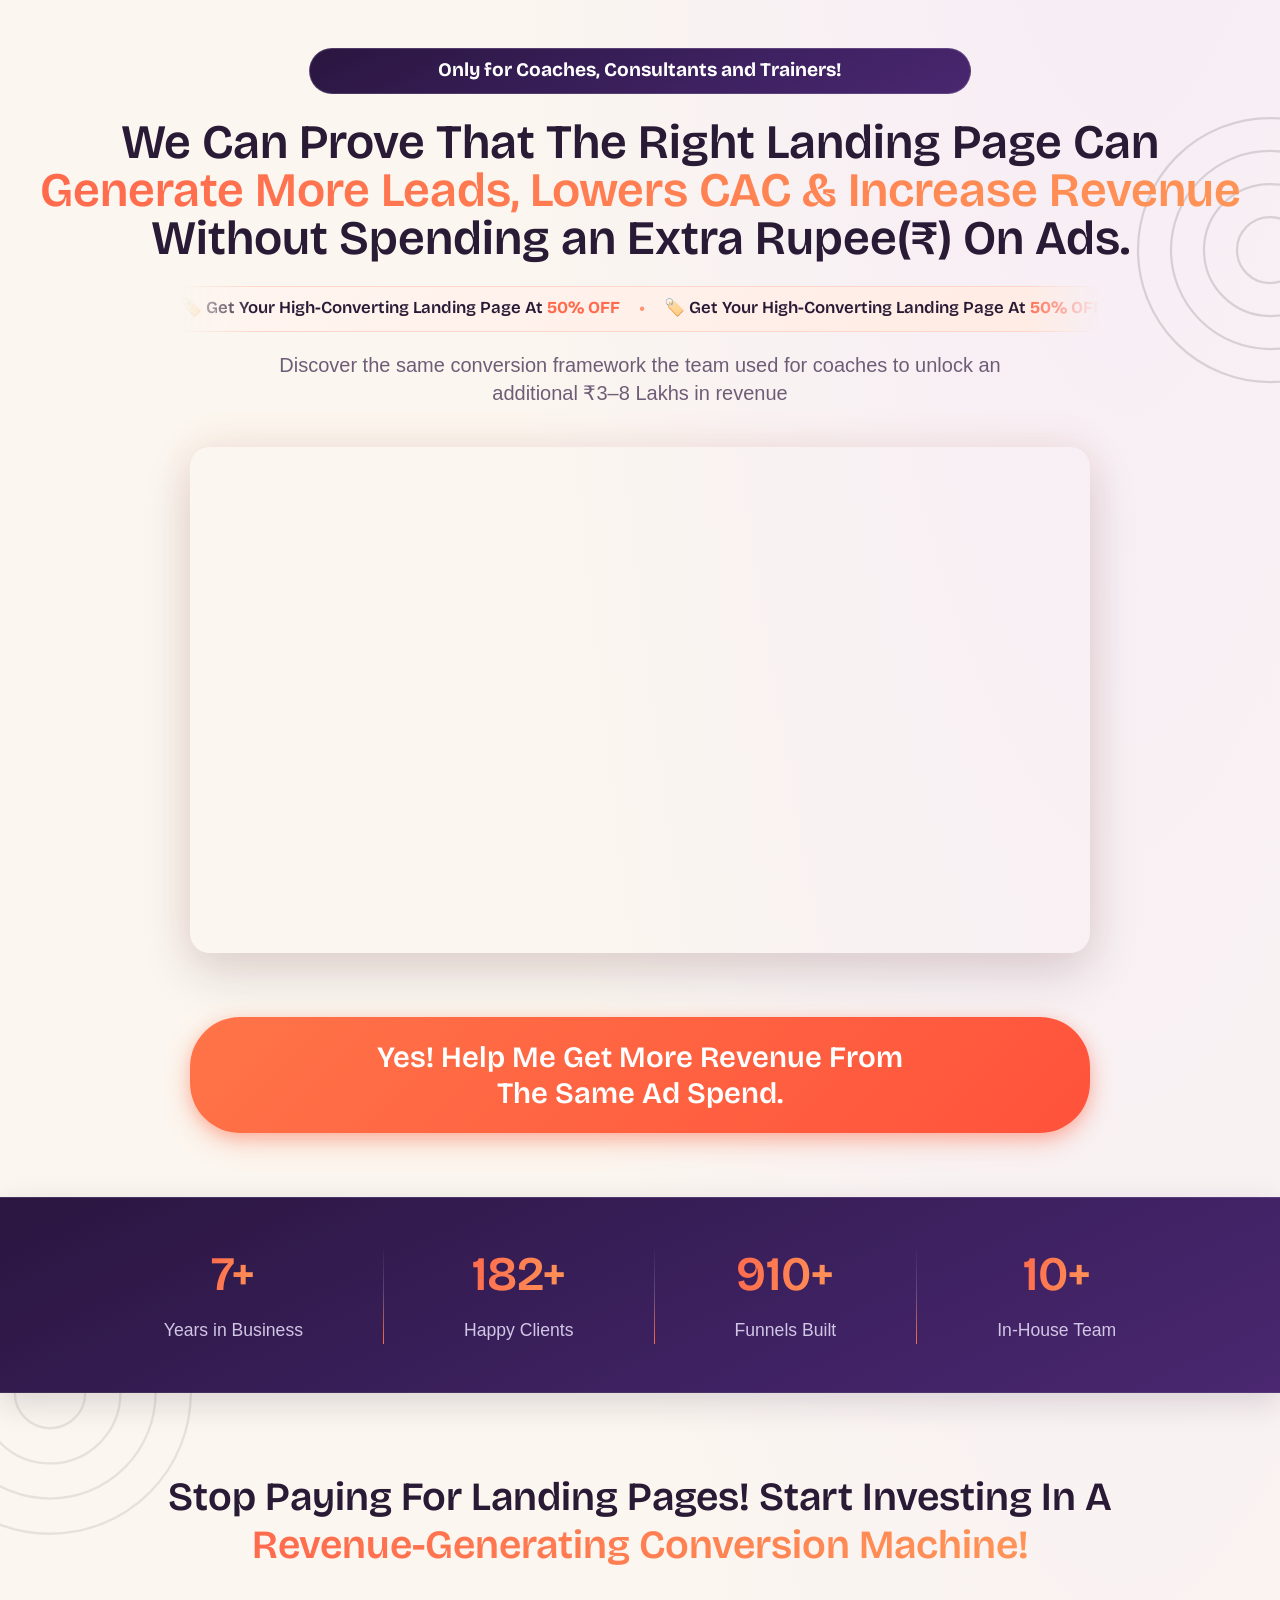
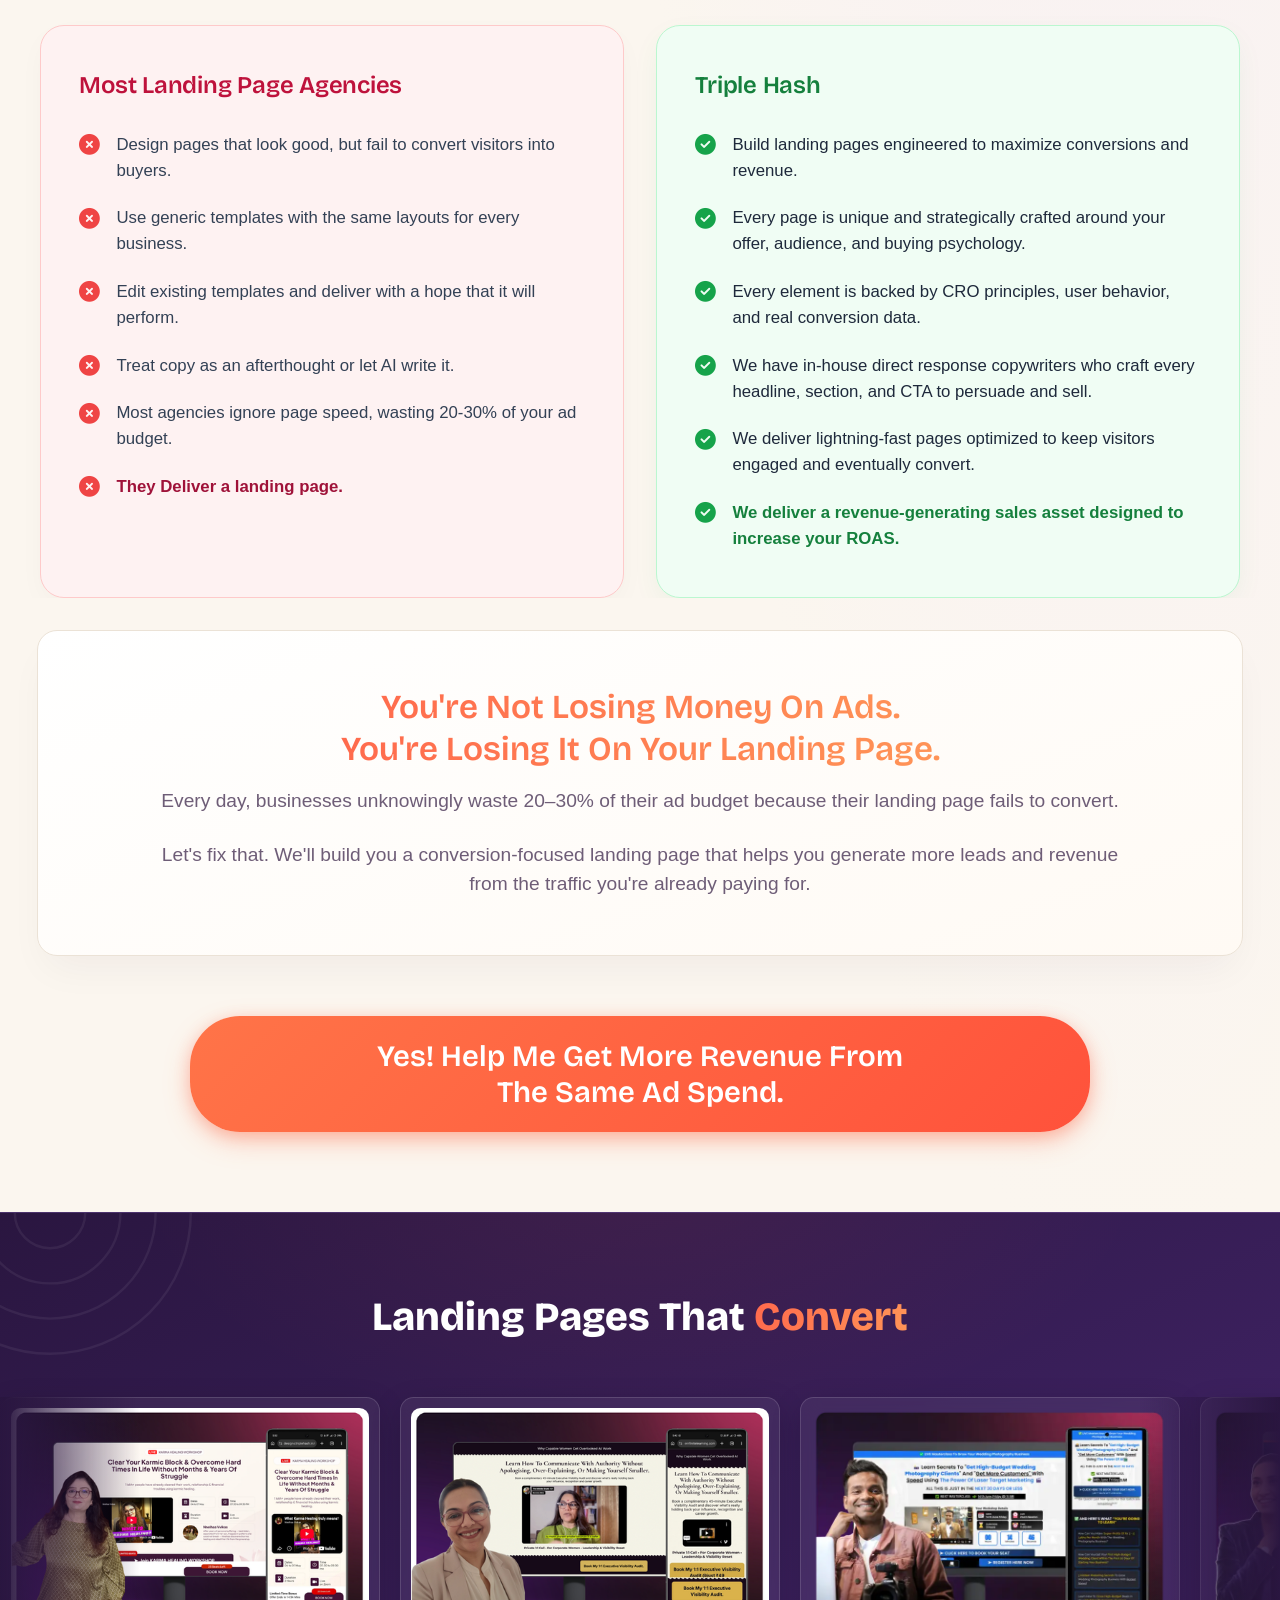
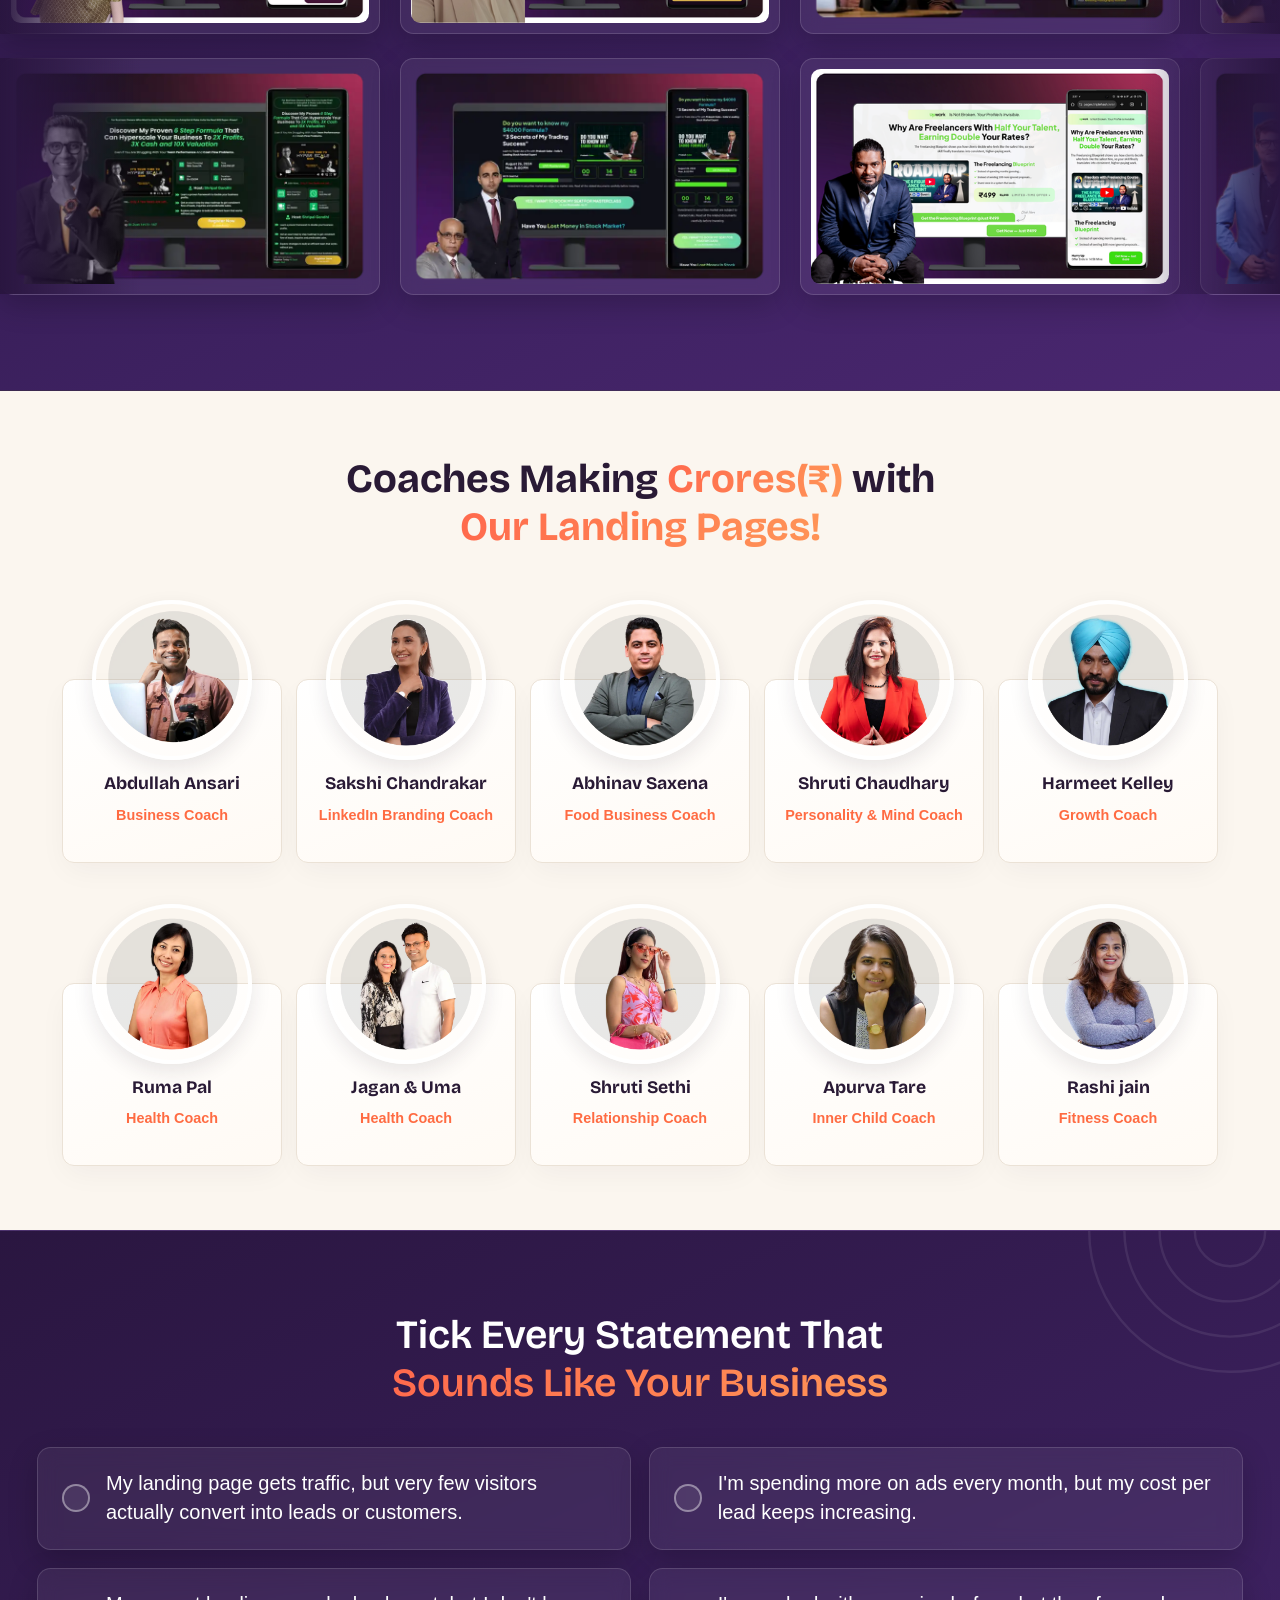
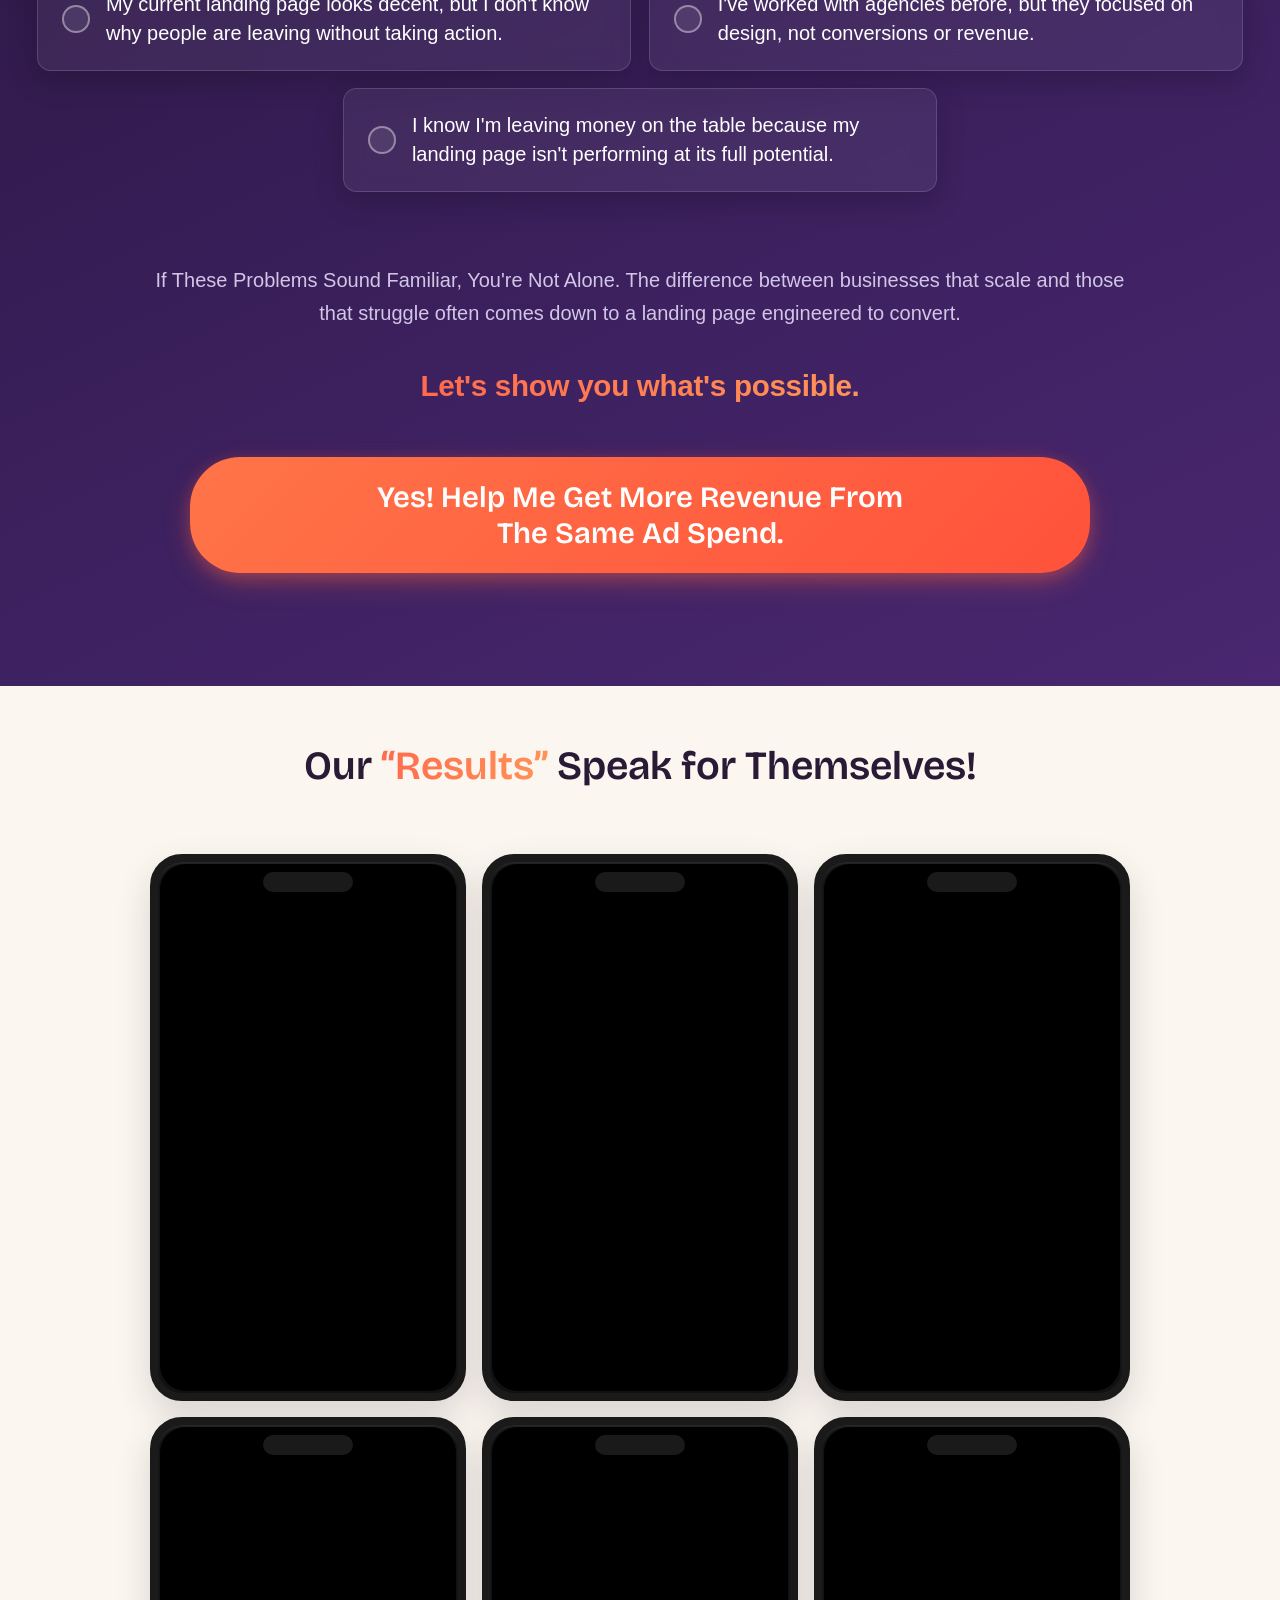
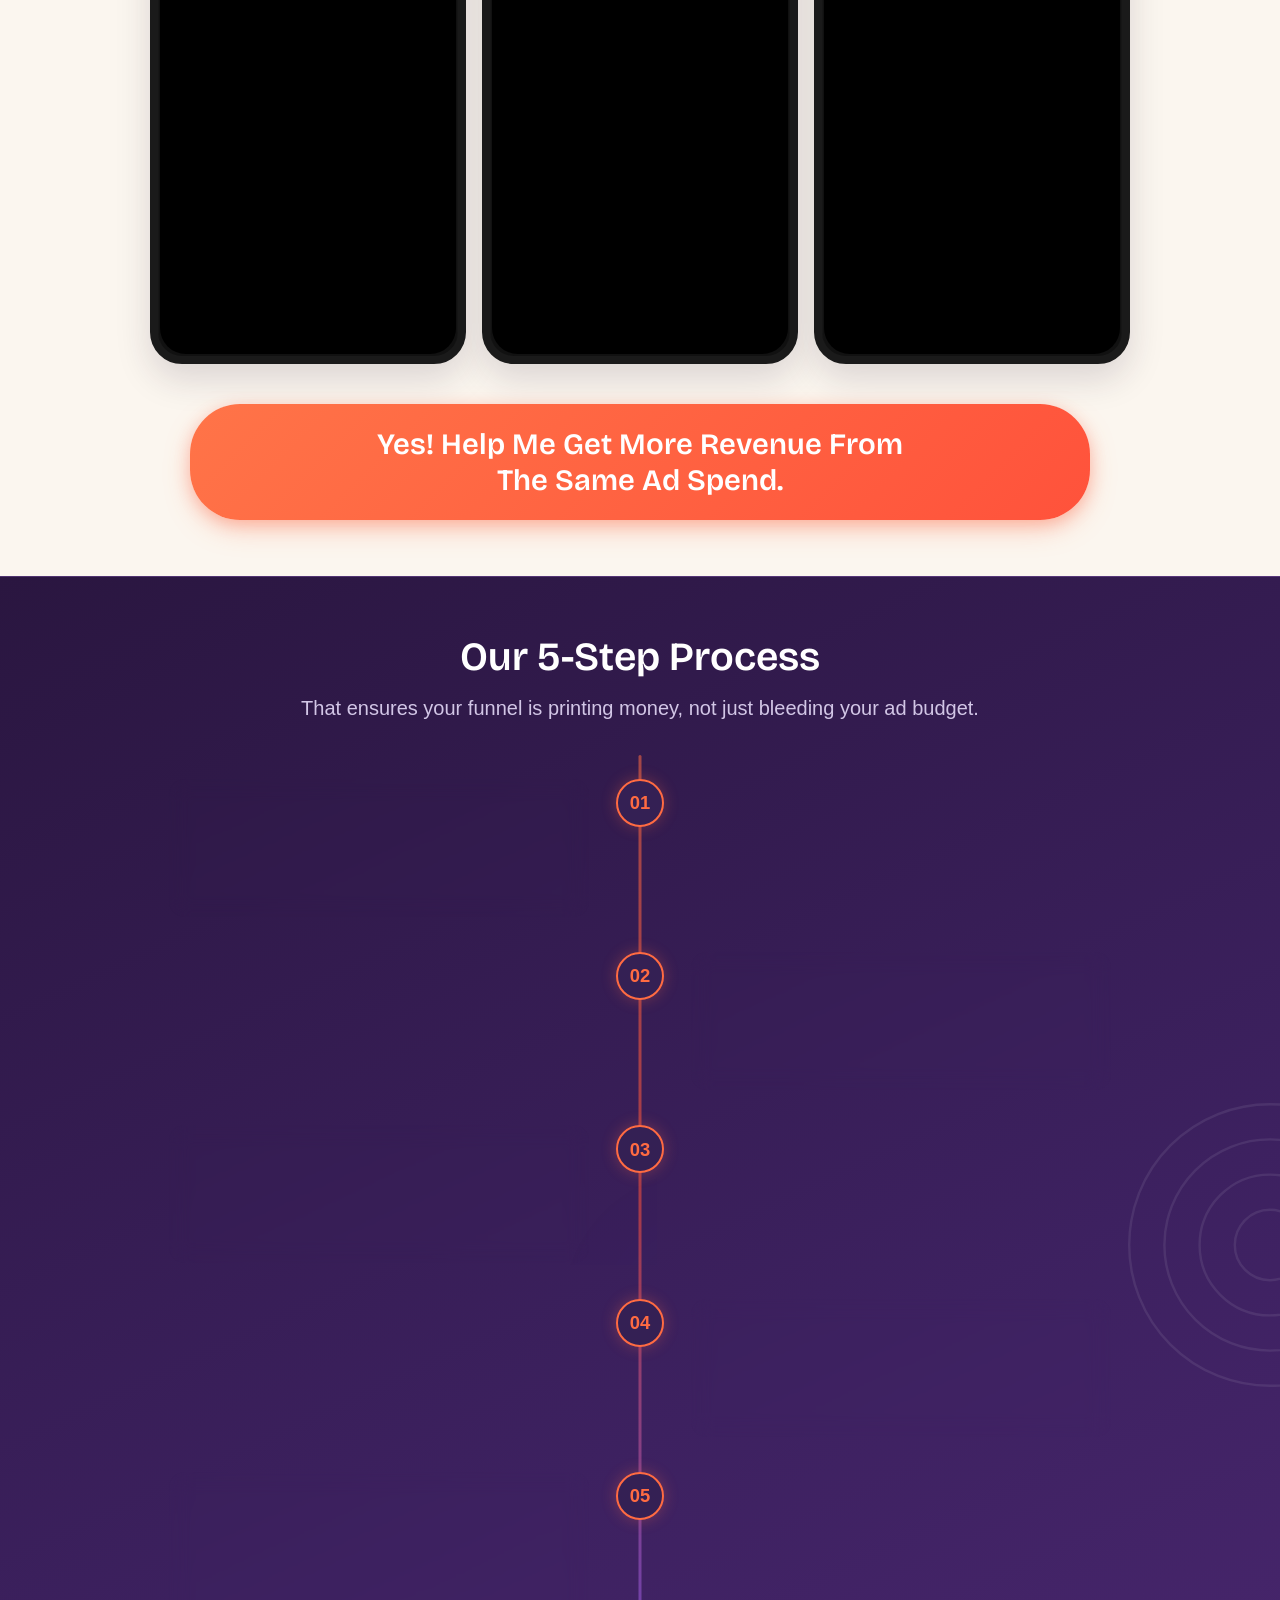
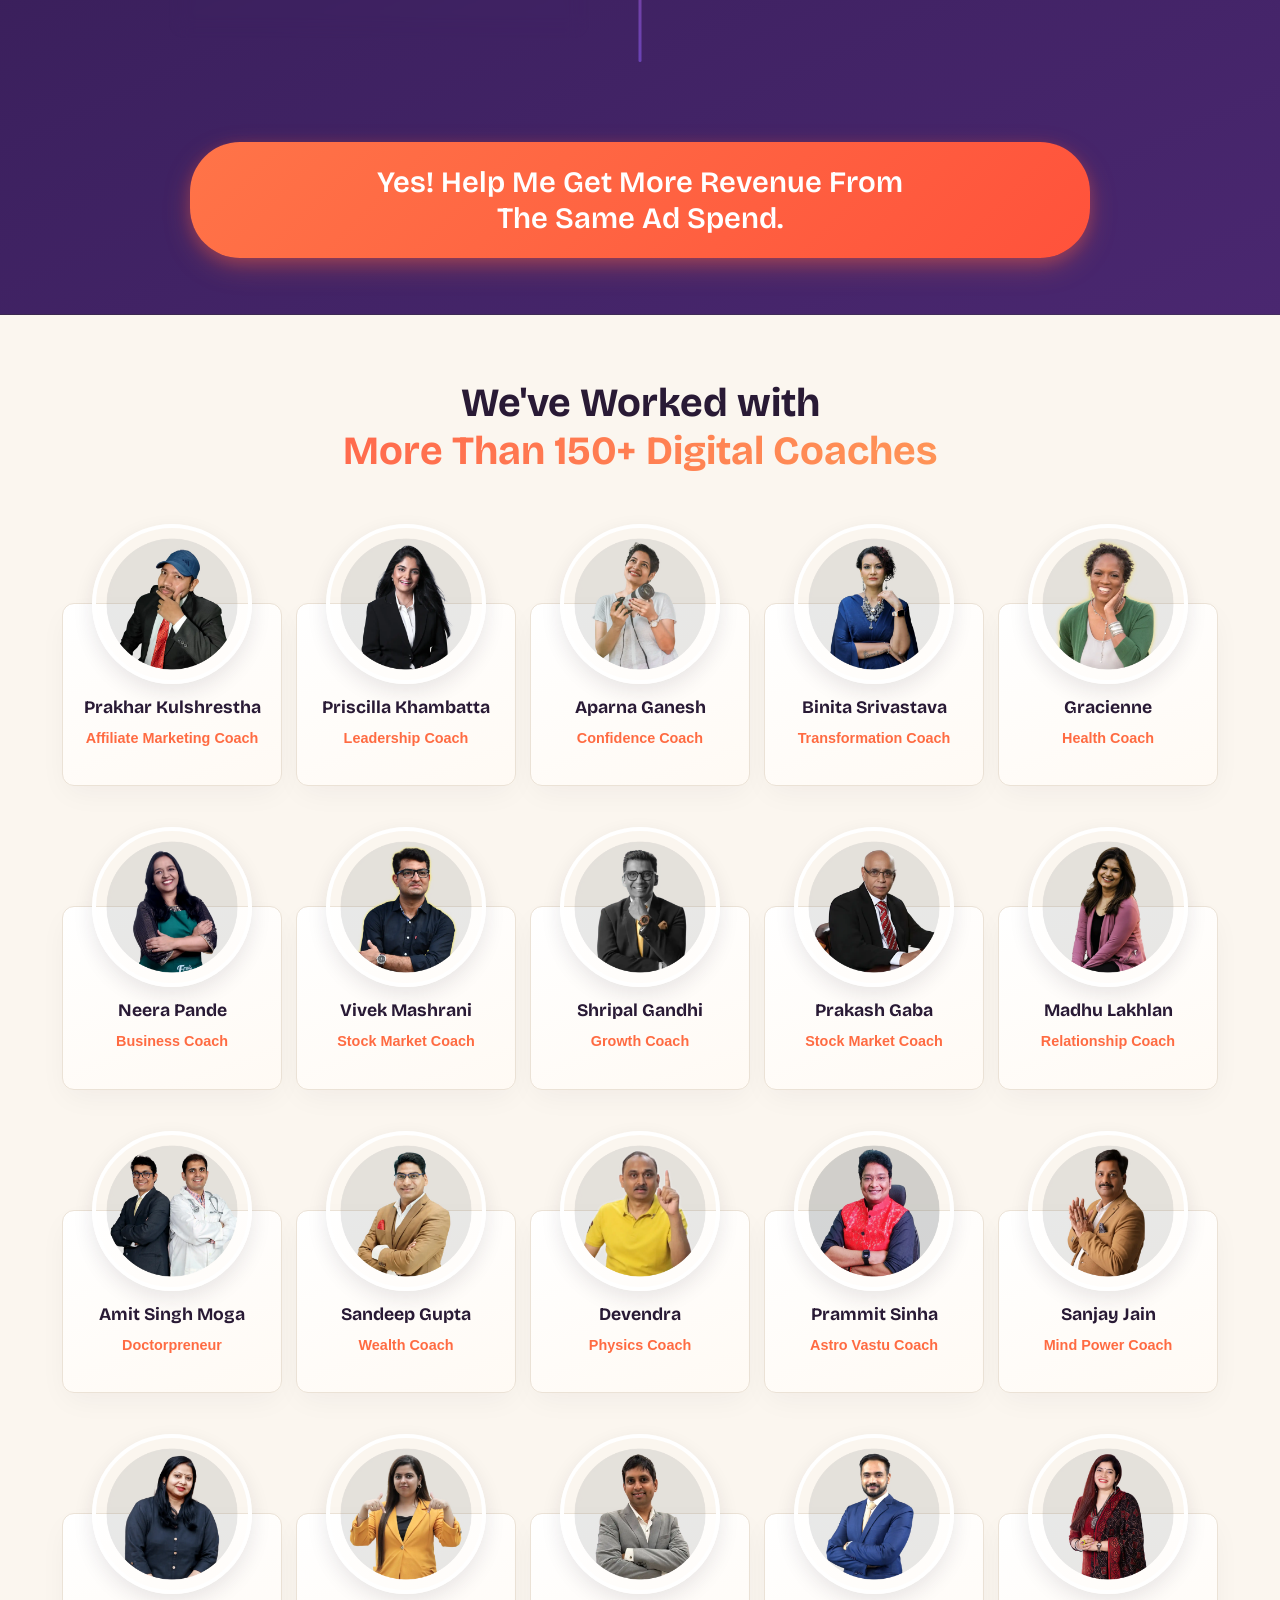
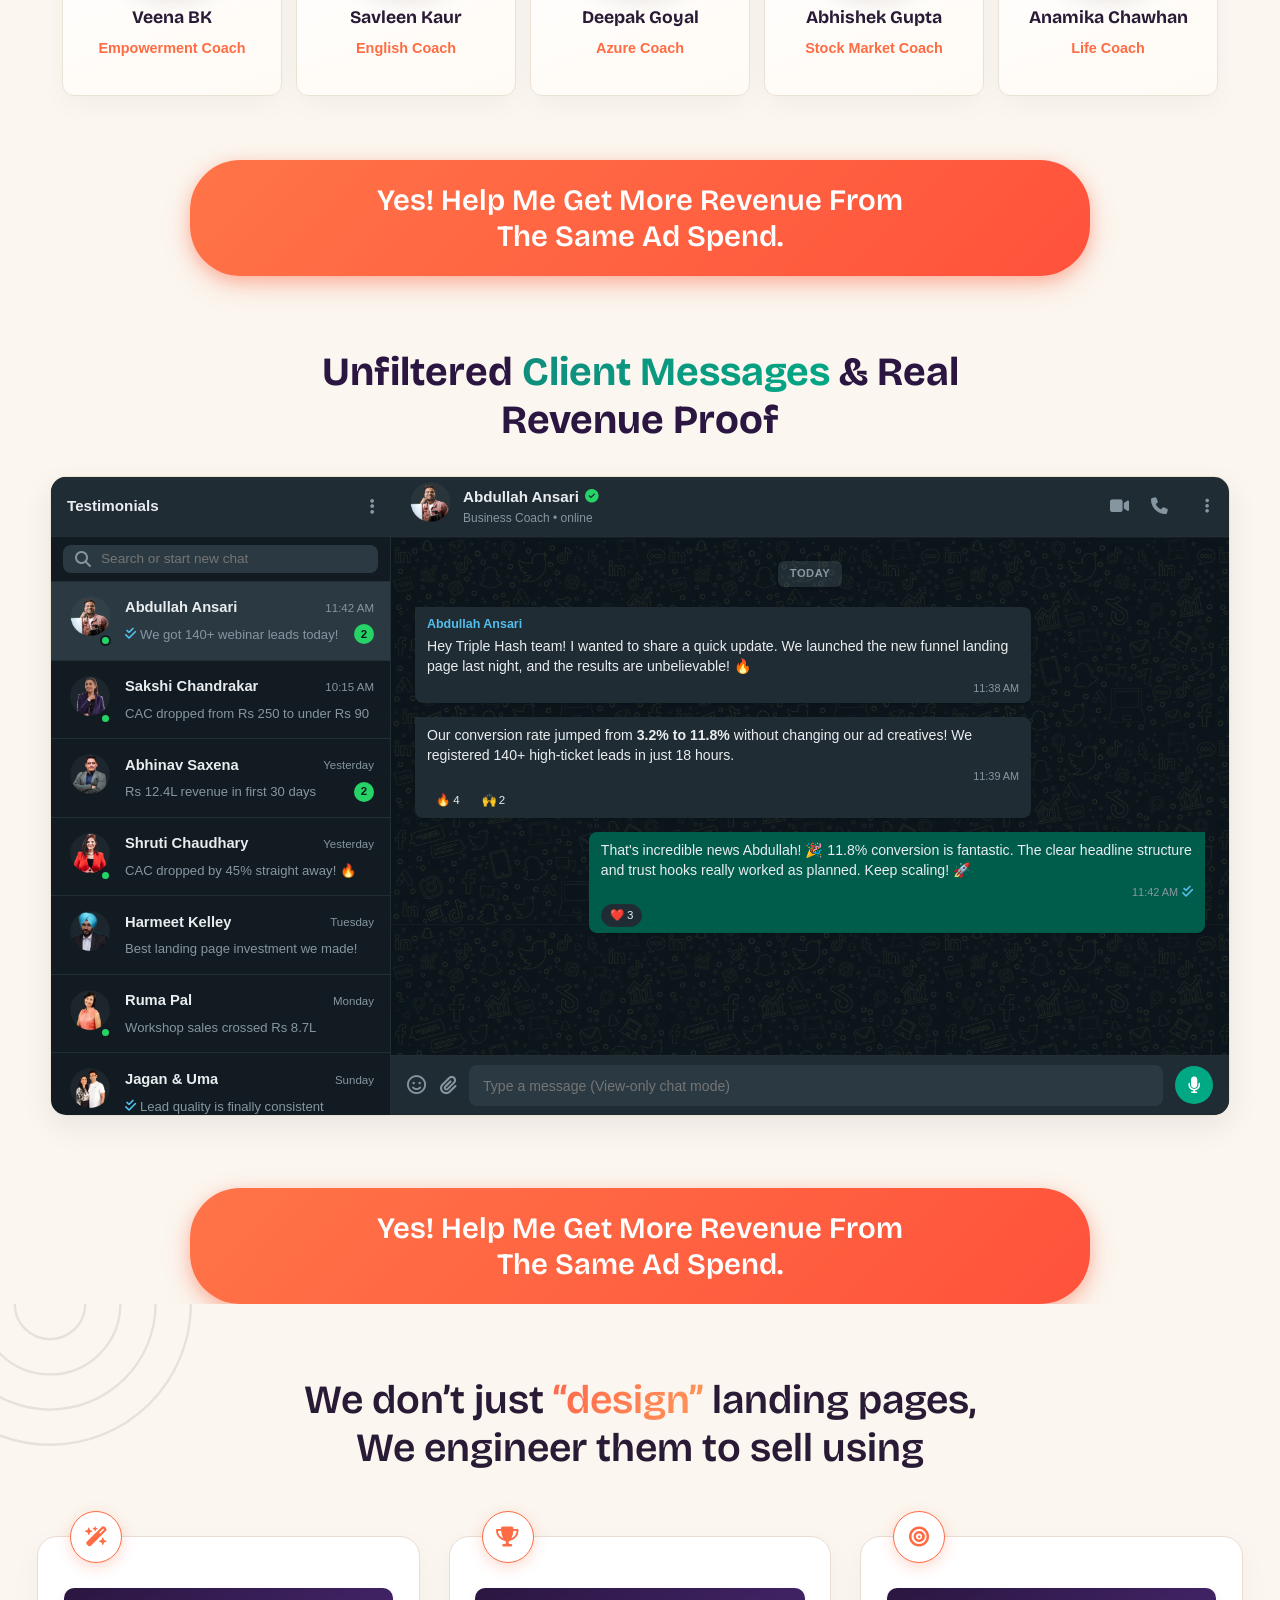
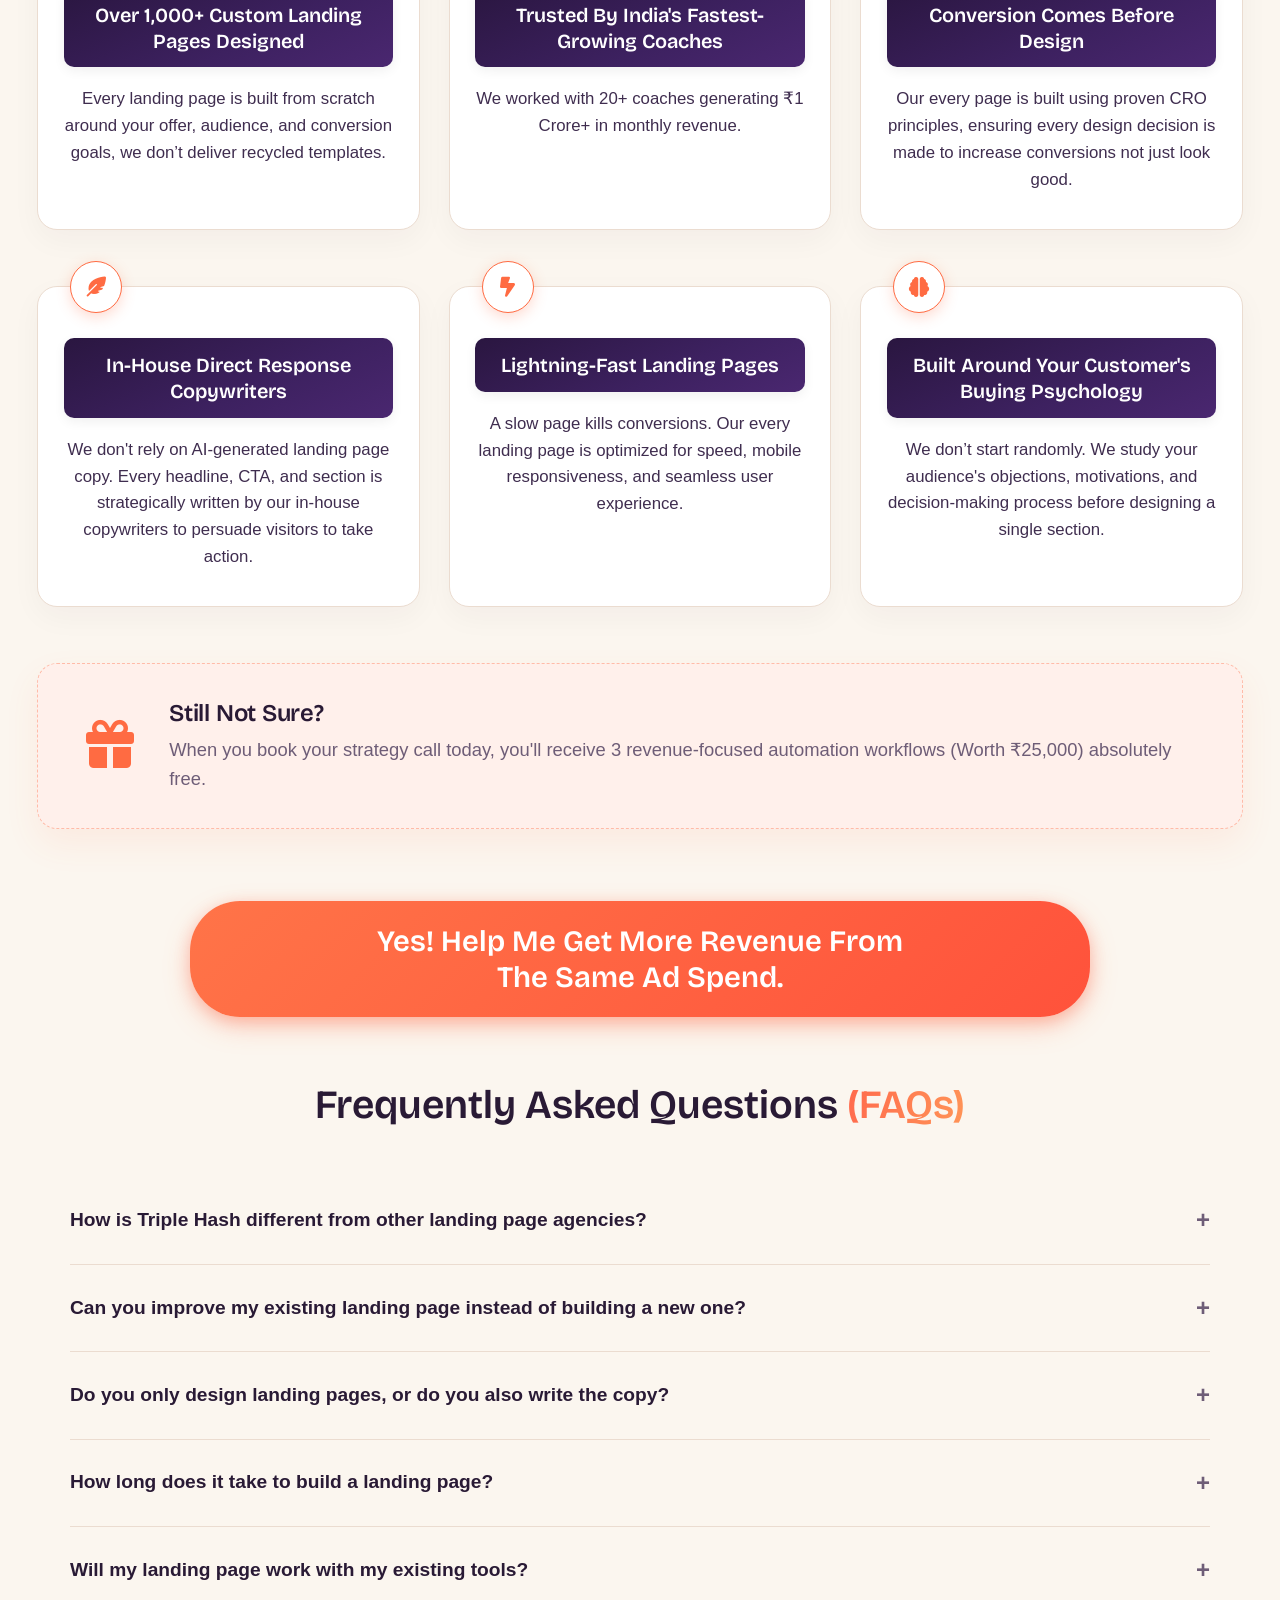
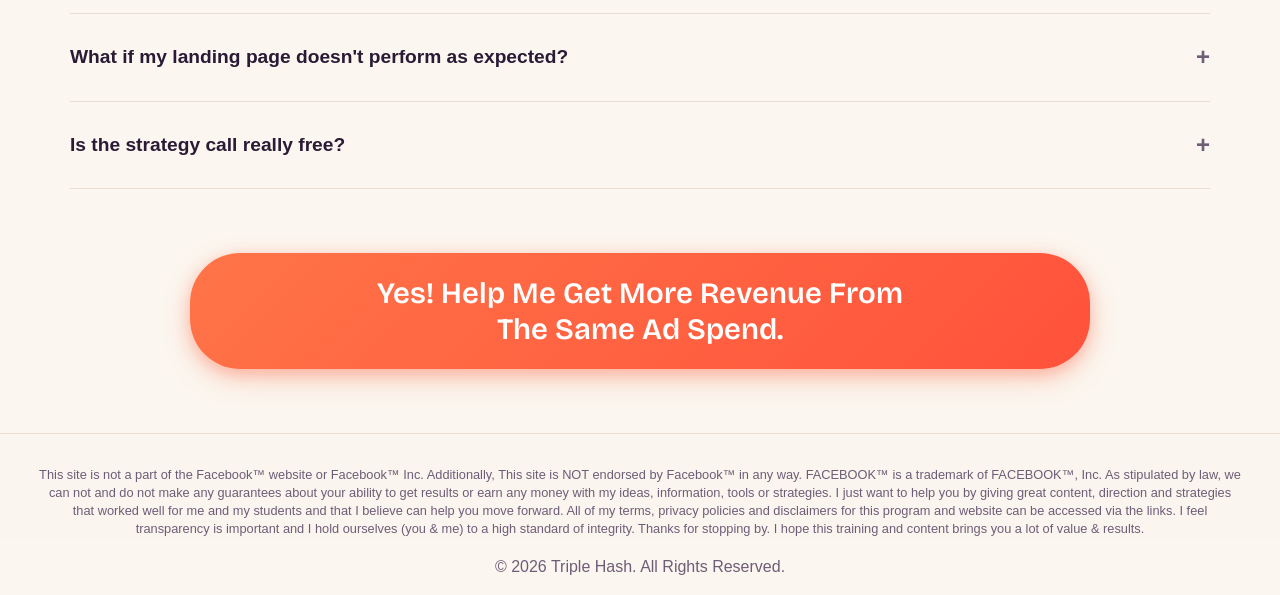
==== commit 457b0e1d: "Add first-party funnel analytics (visitor ID, click/scroll/dwell tracking) Tracks landing-page visit" ====
--- a/index.html
+++ b/index.html
@@ -2722,6 +2722,7 @@
     </div>
 
     <script src="./script.js"></script>
+    <script src="./tracking.js" defer></script>
     <script>
   function getCookie(name) {
     const value = `; ${document.cookie}`;
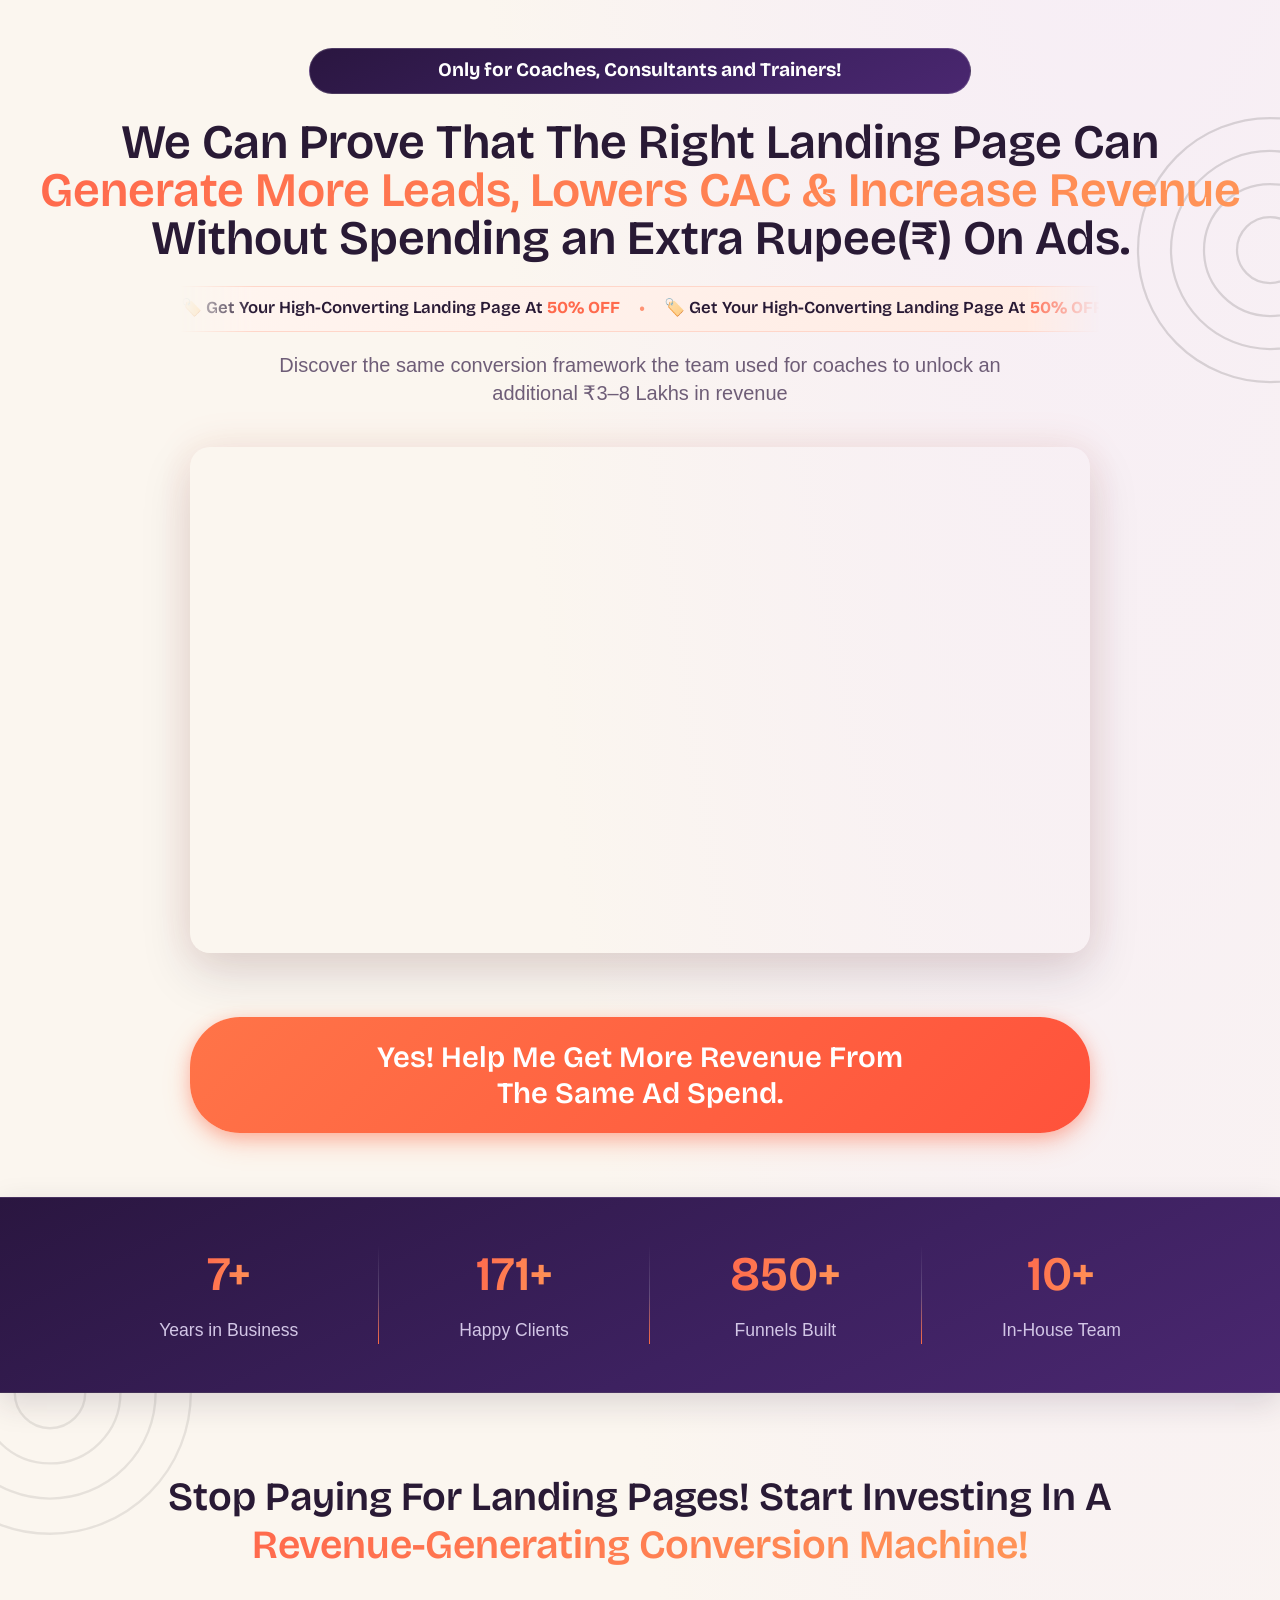
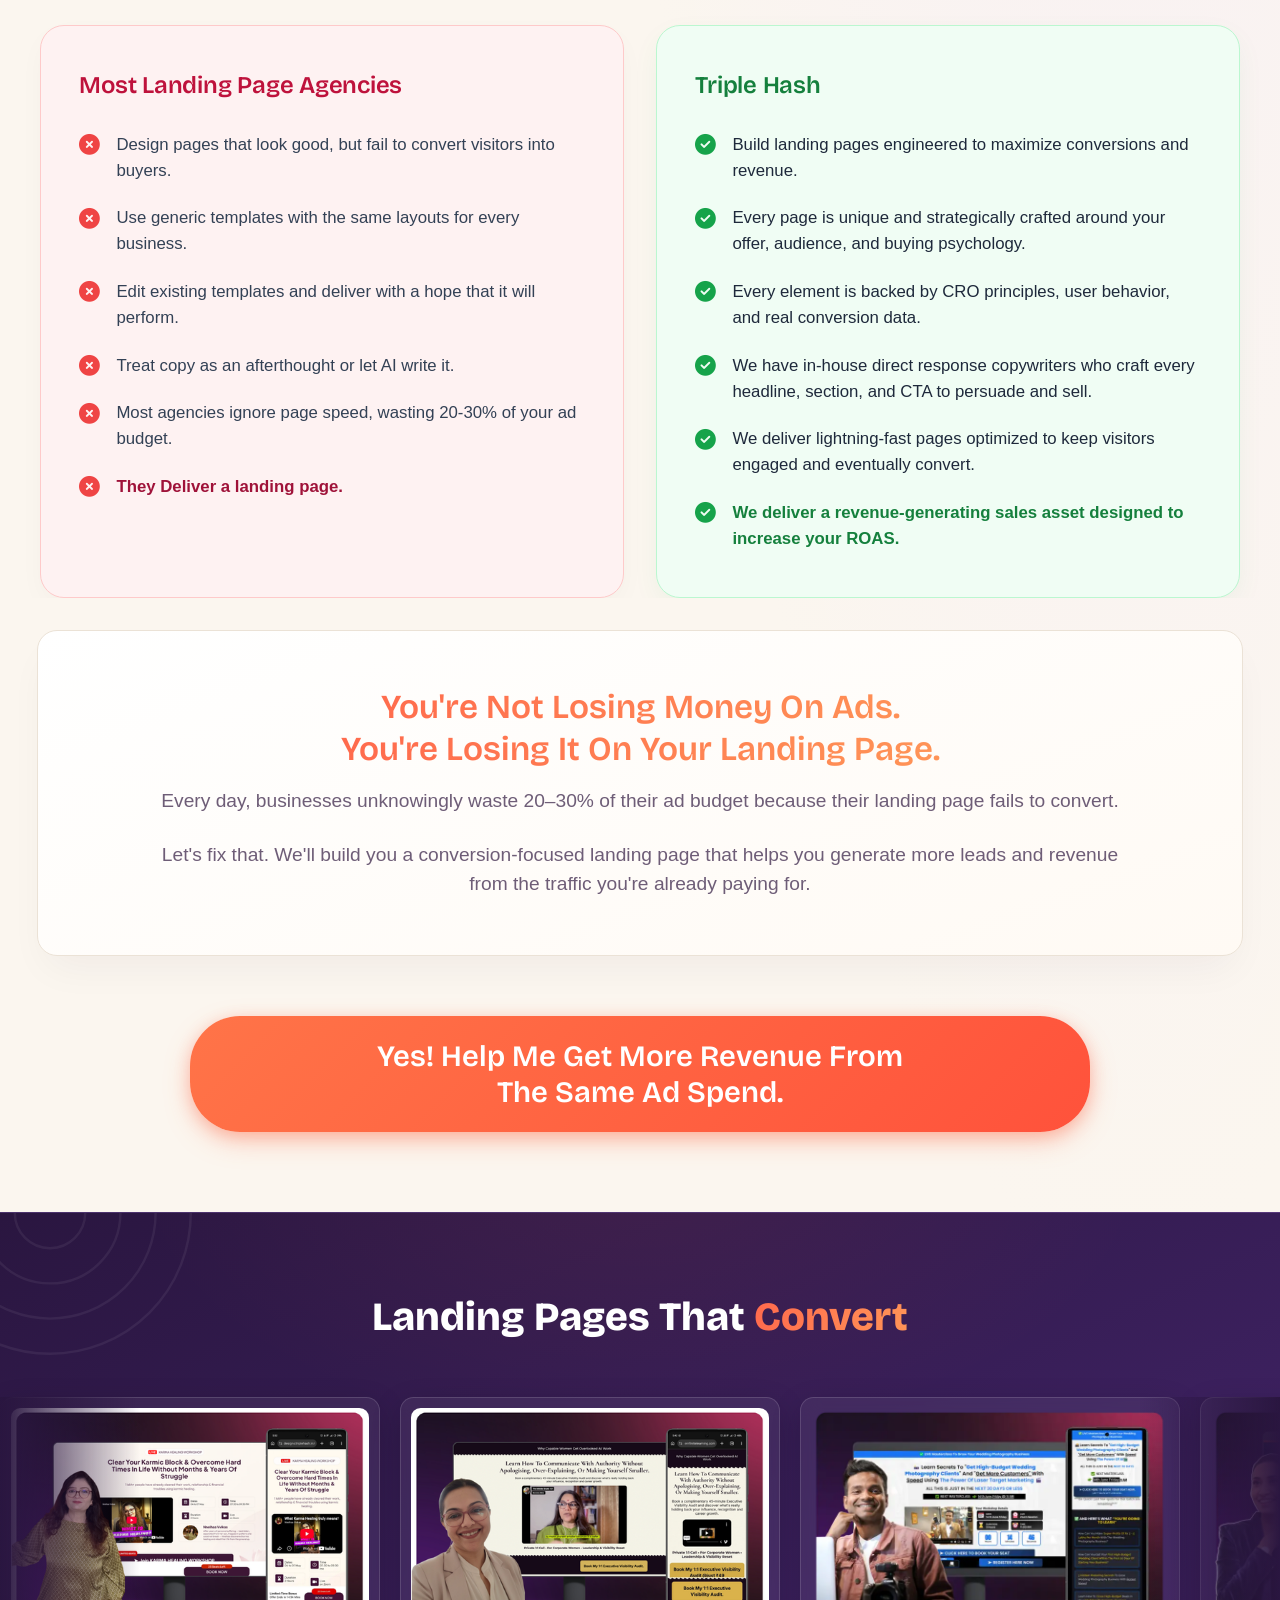
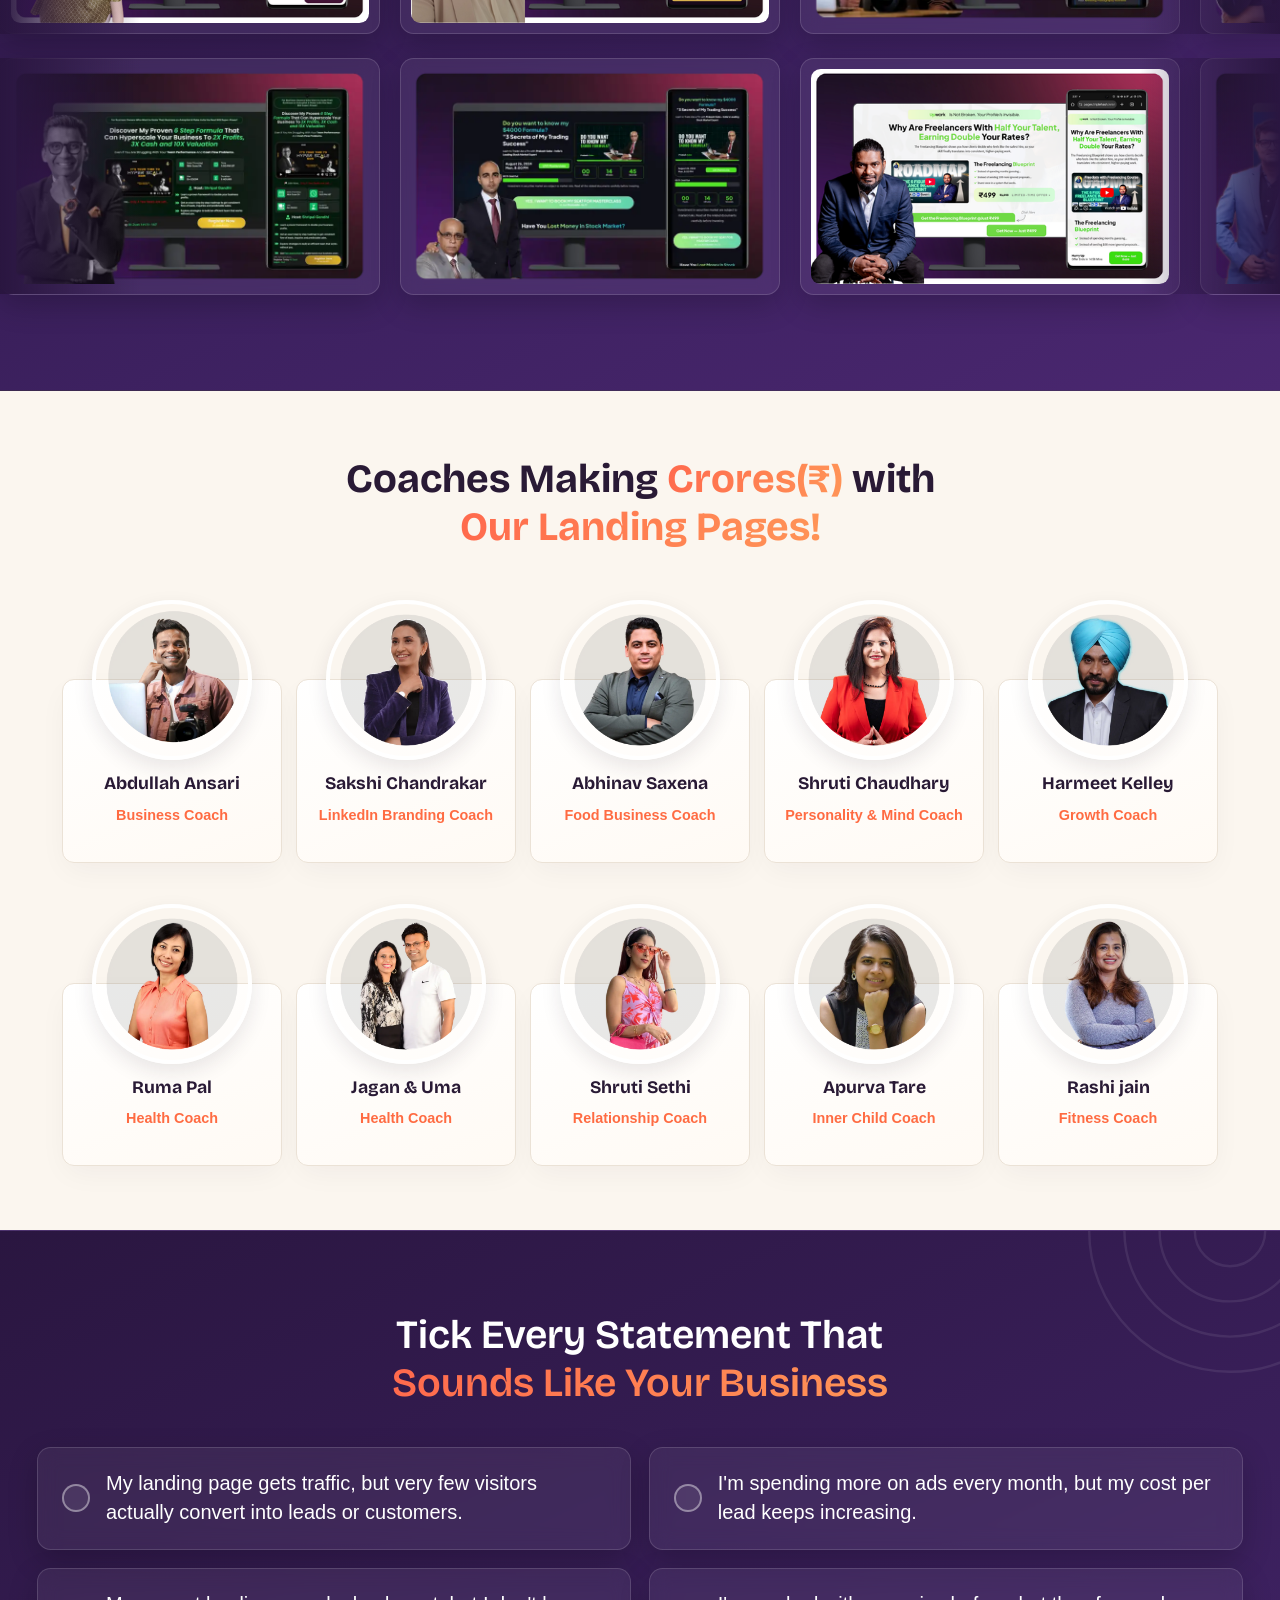
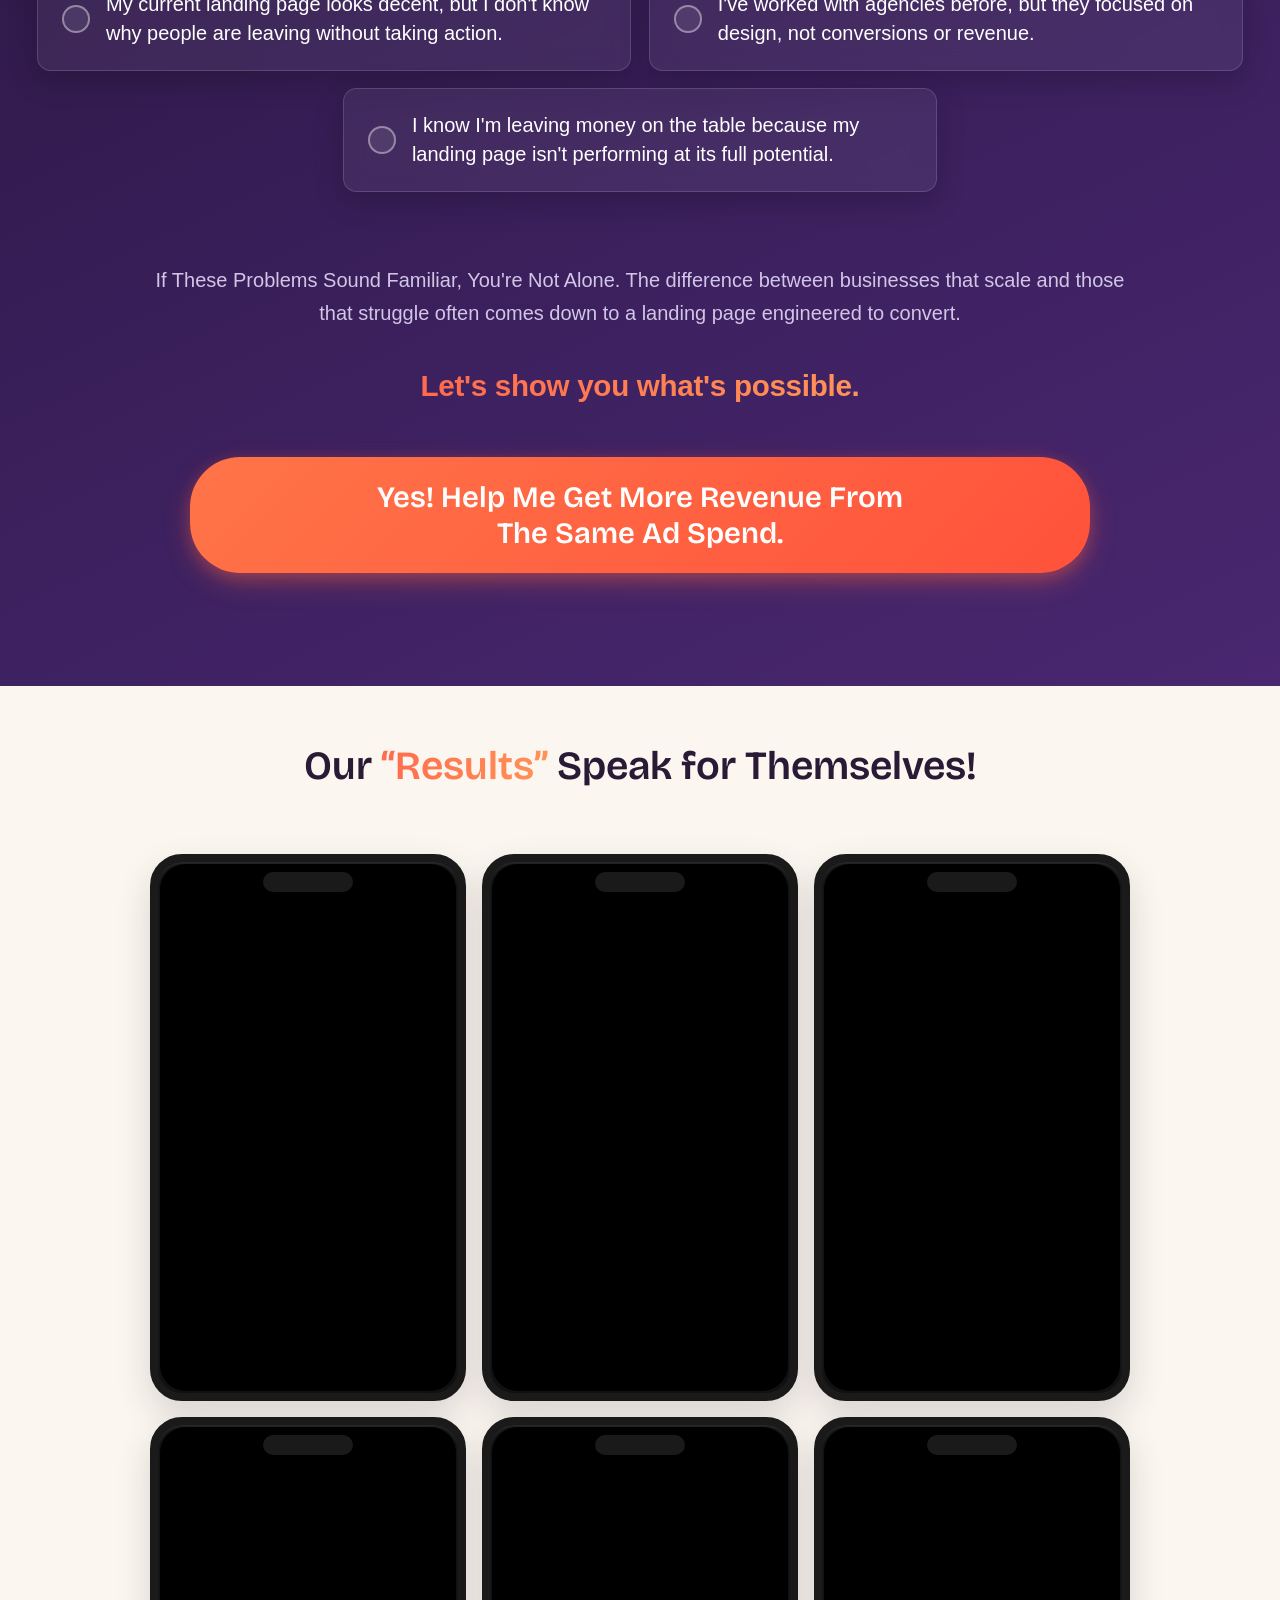
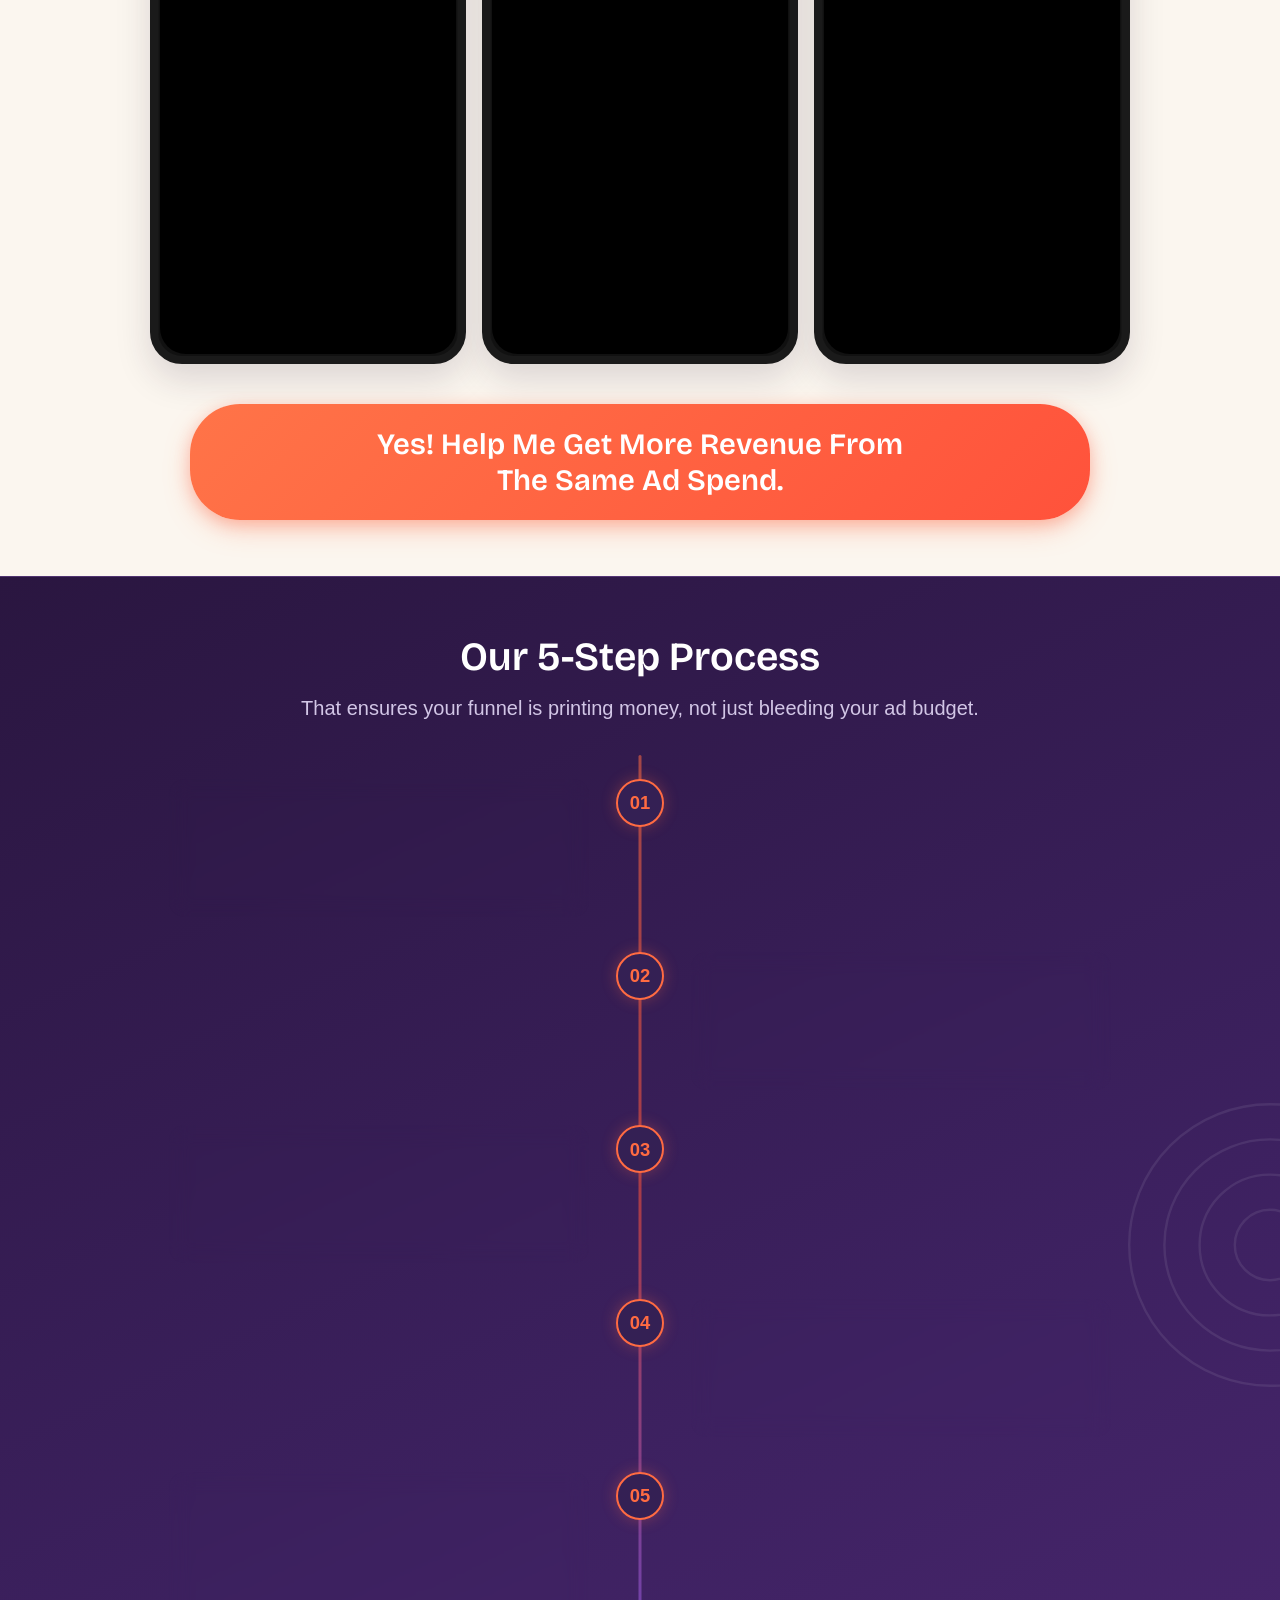
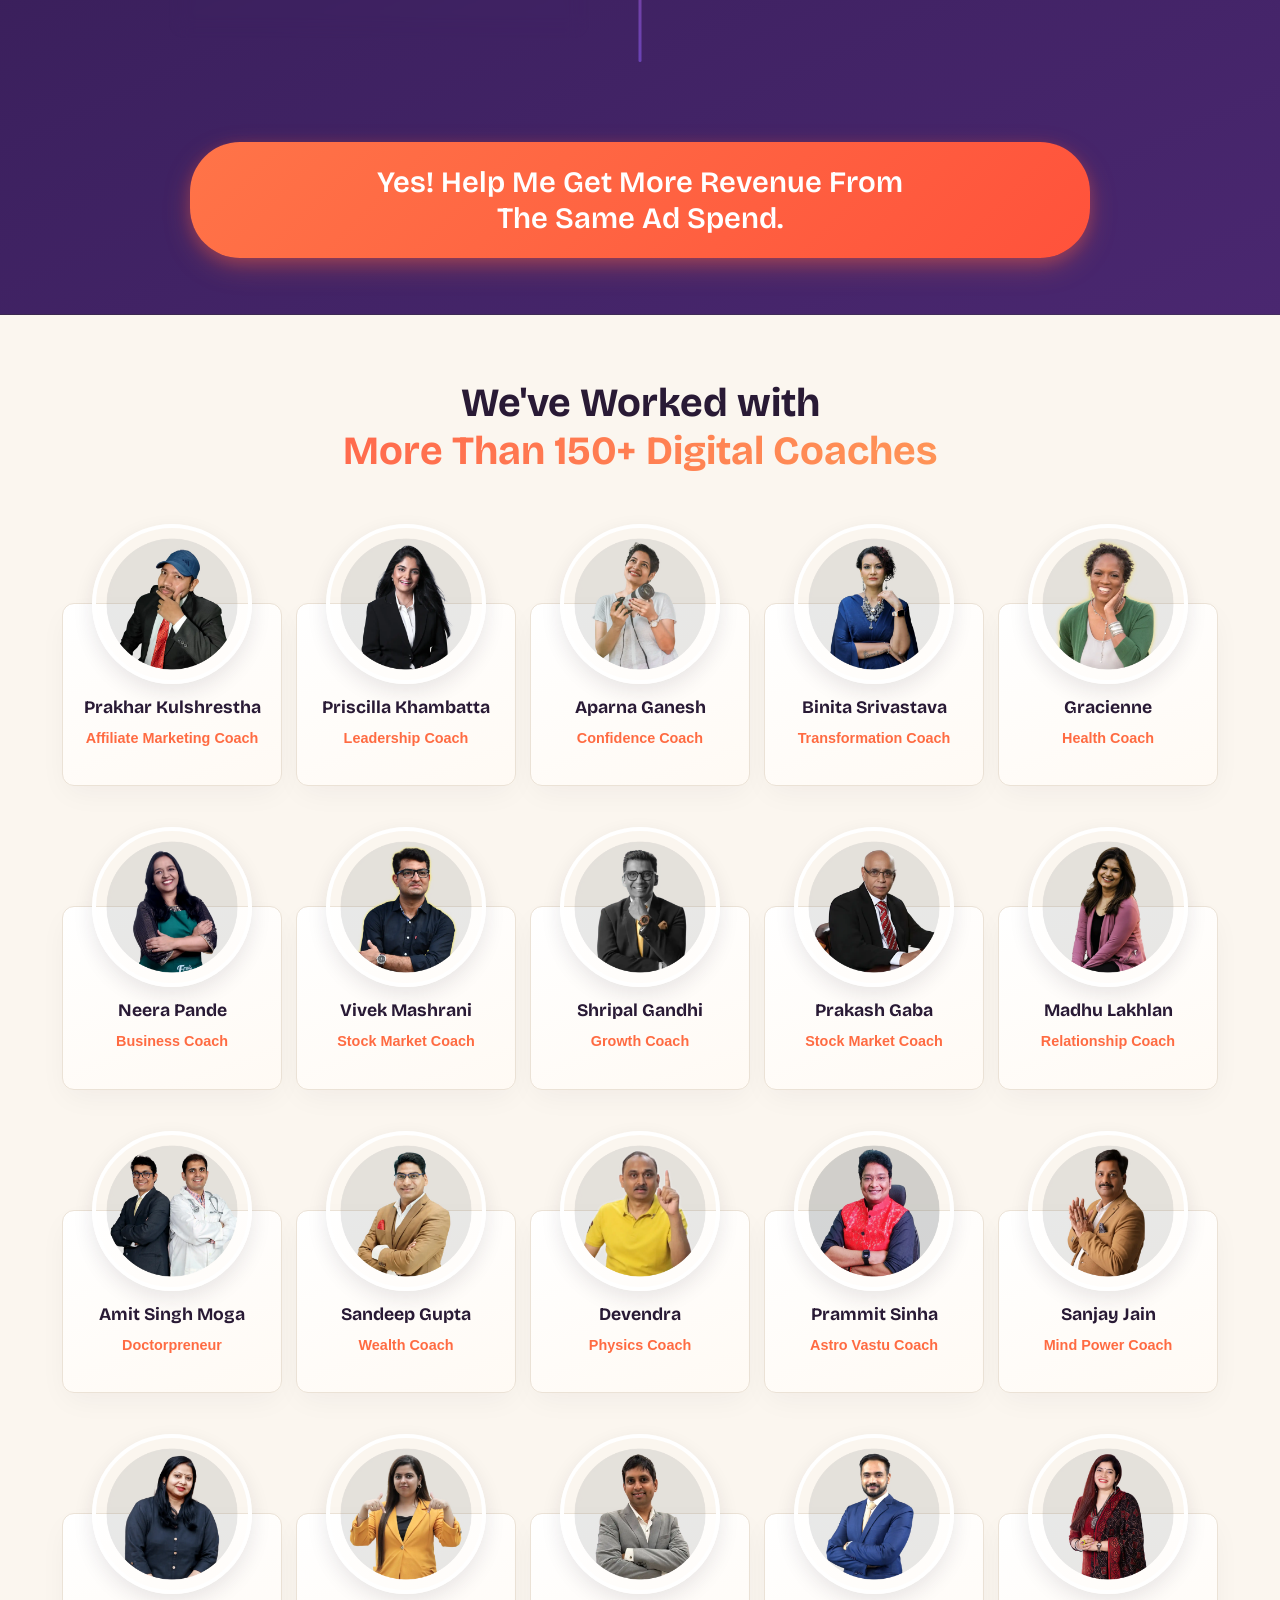
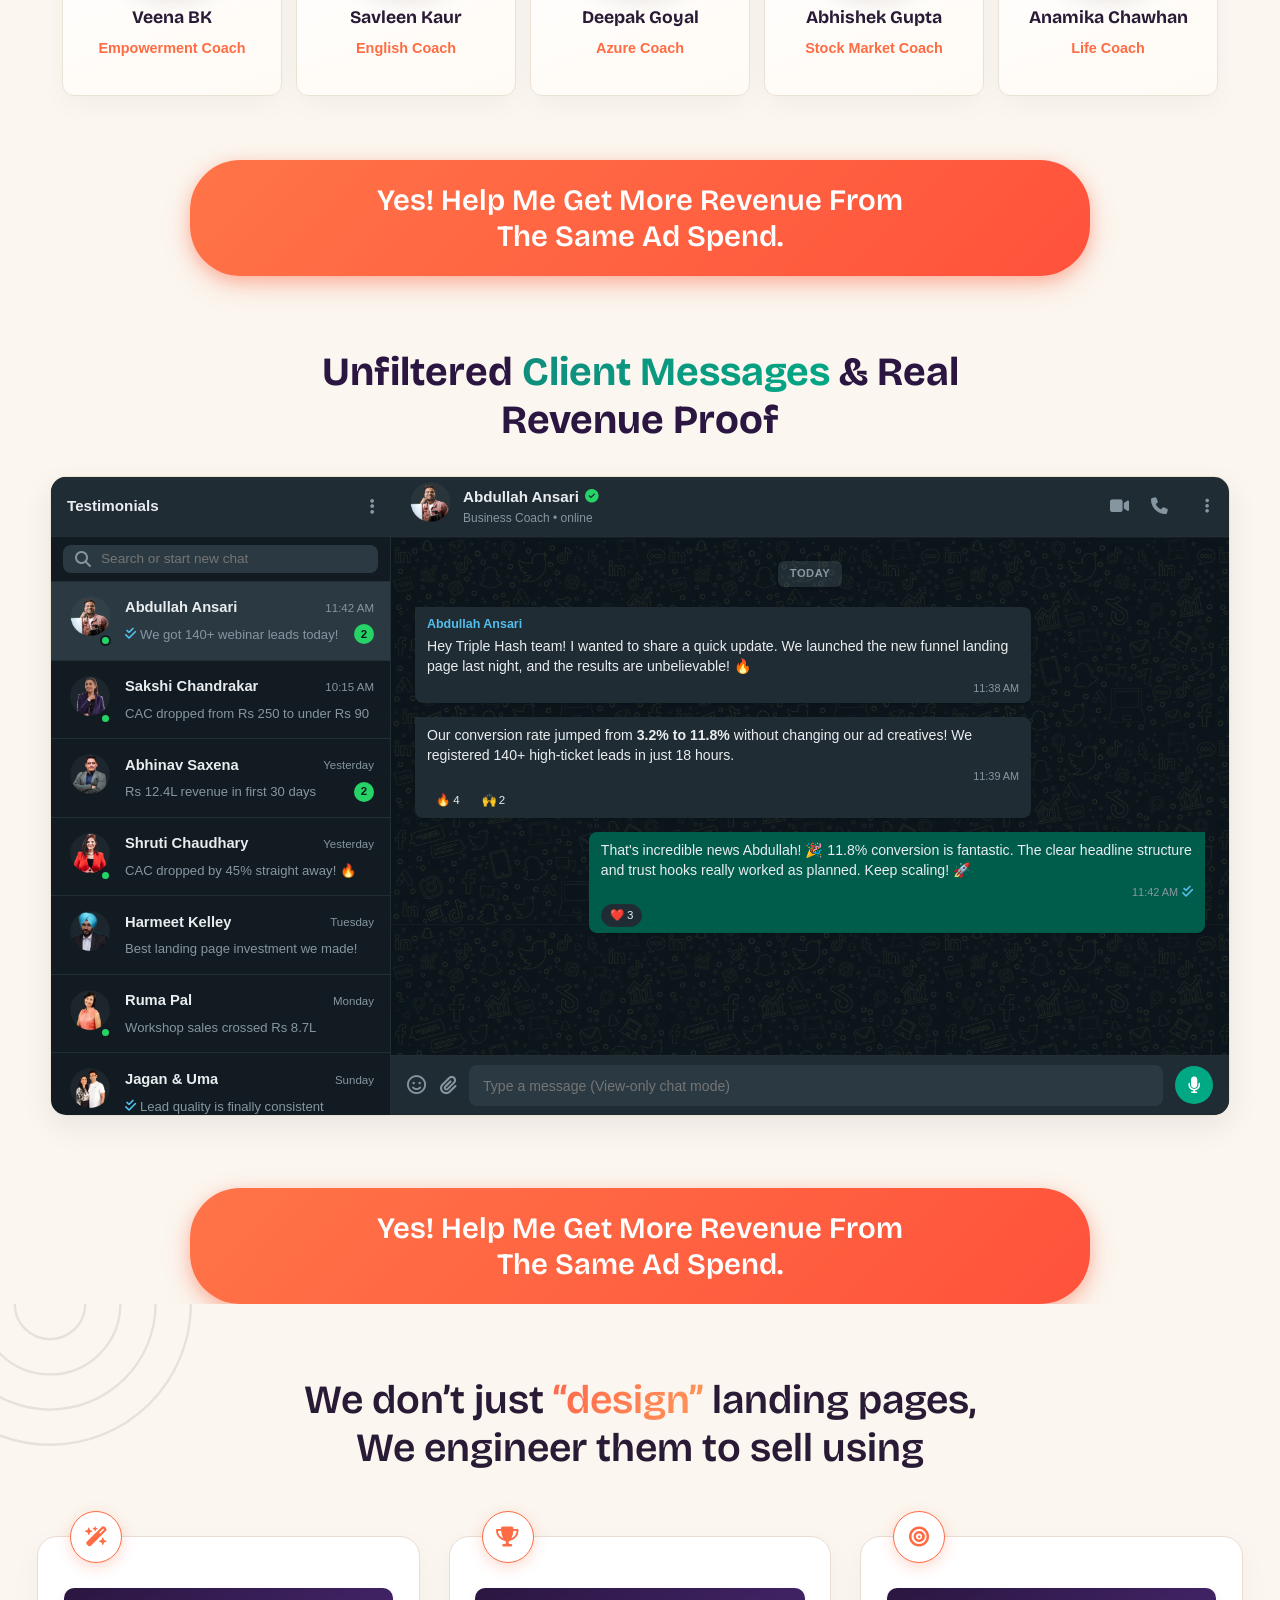
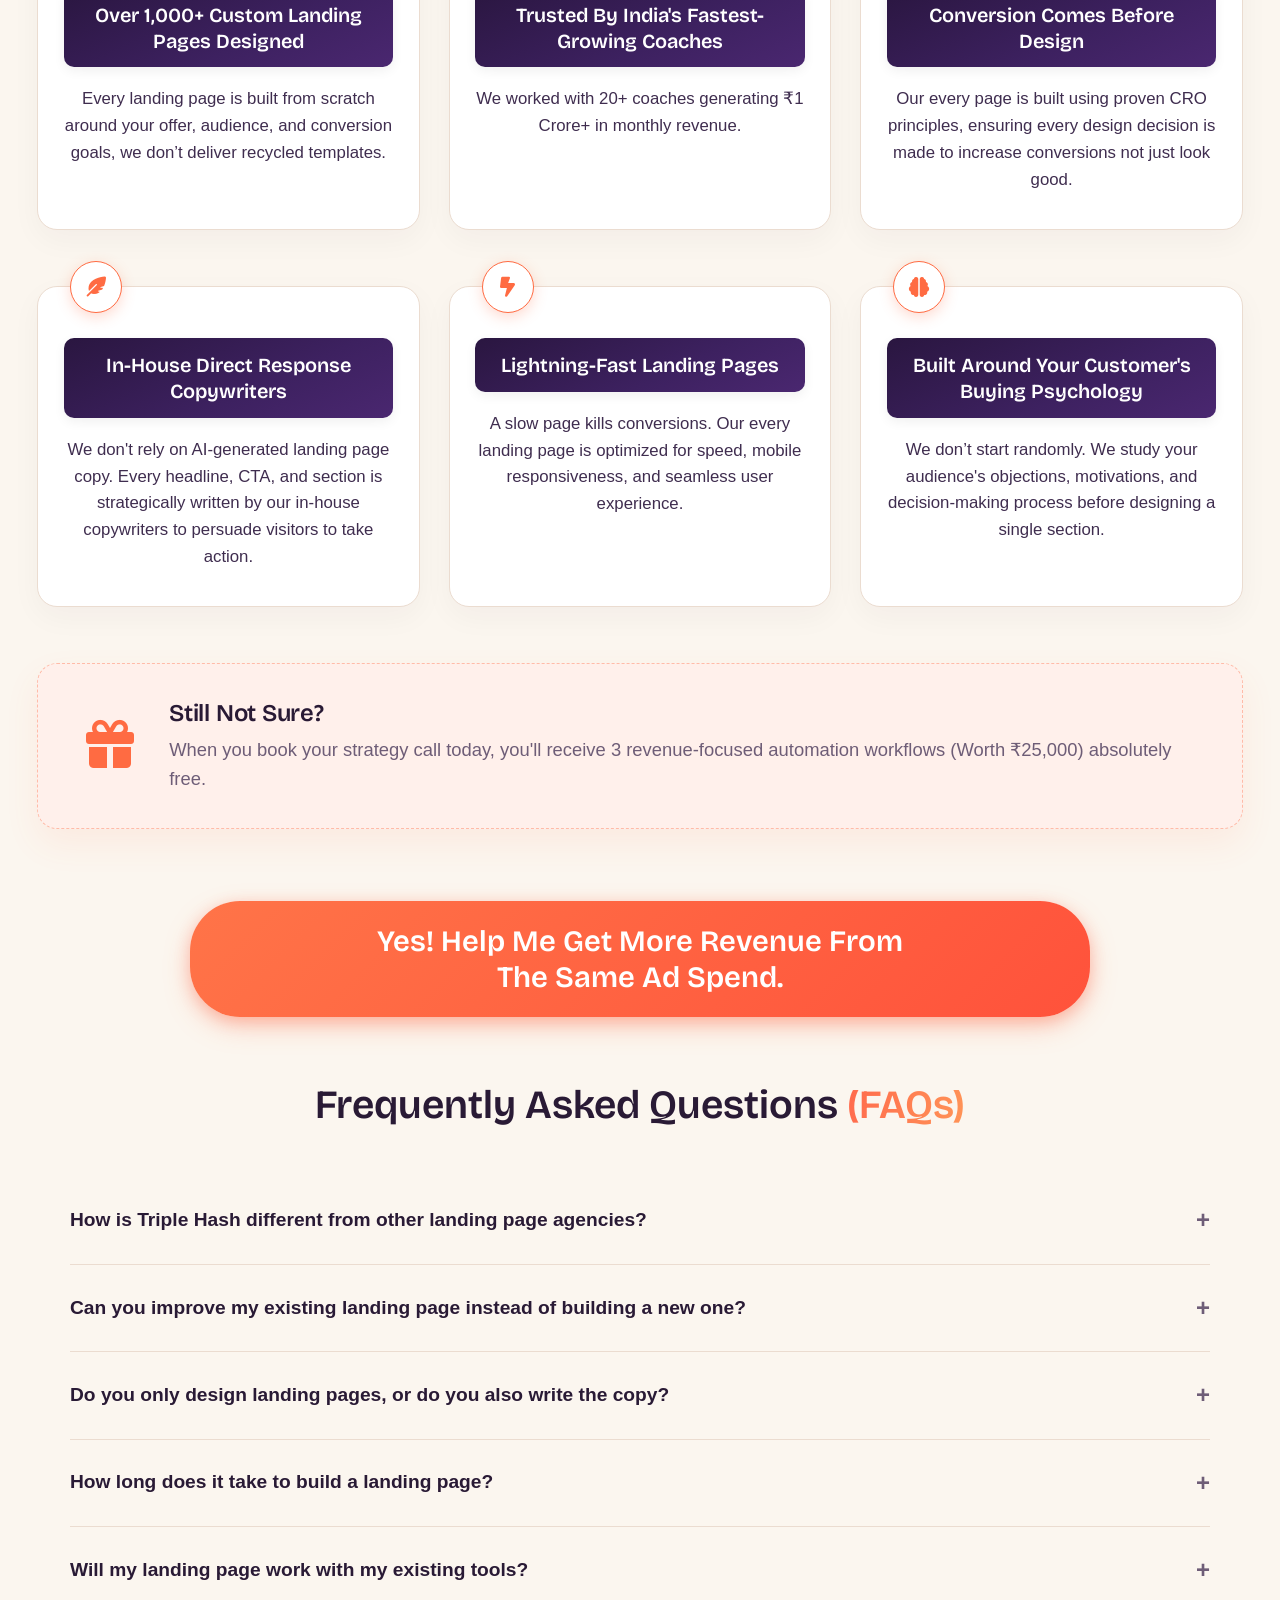
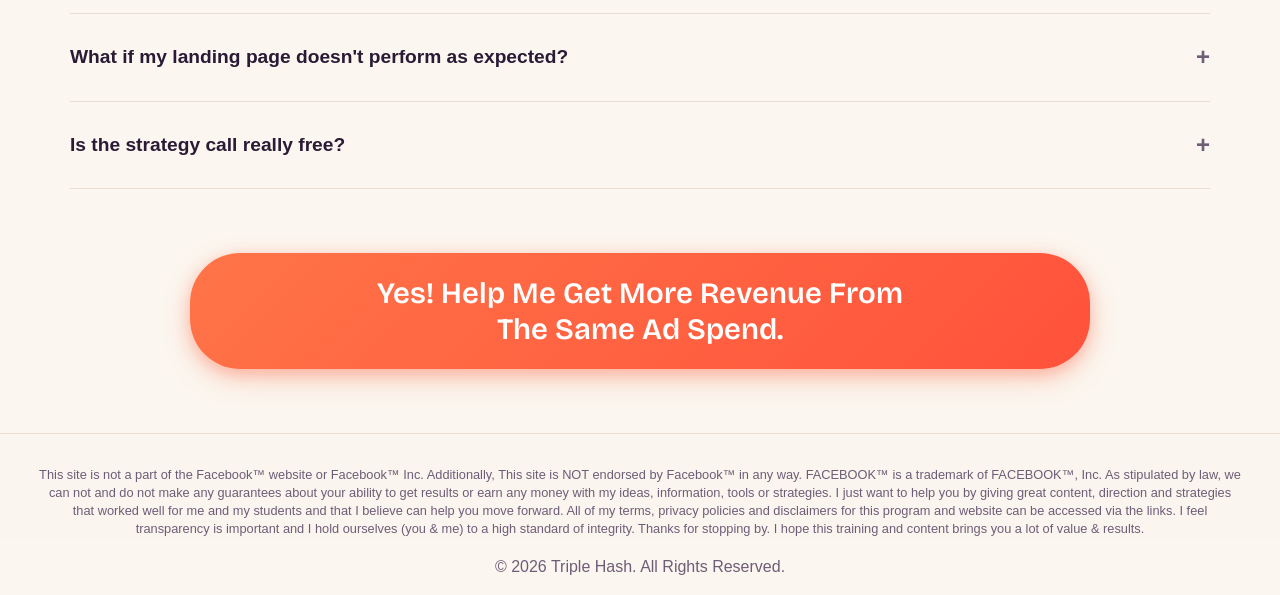
==== commit 89692f9d: "Update Facebook Pixel ID in index.html" ====
--- a/index.html
+++ b/index.html
@@ -42,13 +42,12 @@
 t.src=v;s=b.getElementsByTagName(e)[0];
 s.parentNode.insertBefore(t,s)}(window, document,'script',
 'https://connect.facebook.net/en_US/fbevents.js');
-fbq('init', '1279952023906739');
+fbq('init', '29560201593582398');
 fbq('track', 'PageView');
 </script>
 <noscript><img height="1" width="1" style="display:none"
-src="https://www.facebook.com/tr?id=1279952023906739&ev=PageView&noscript=1"
+src="https://www.facebook.com/tr?id=29560201593582398&ev=PageView&noscript=1"
 /></noscript>
-<script>!function(w,d,s,u){if(w.oaiq)return;var q=function(){q.q.push(arguments)};q.q=[];w.oaiq=q;var j=d.createElement(s);j.async=1;j.src=u;var f=d.getElementsByTagName(s)[0];f.parentNode.insertBefore(j,f)}(window,document,"script","https://bzrcdn.openai.com/sdk/oaiq.min.js");oaiq("init",{pixelId:"NZJZYNdpsntBDtsN7iZCDv",debug:true});</script>
 <!-- End Meta Pixel Code -->
   </head>
   <body>
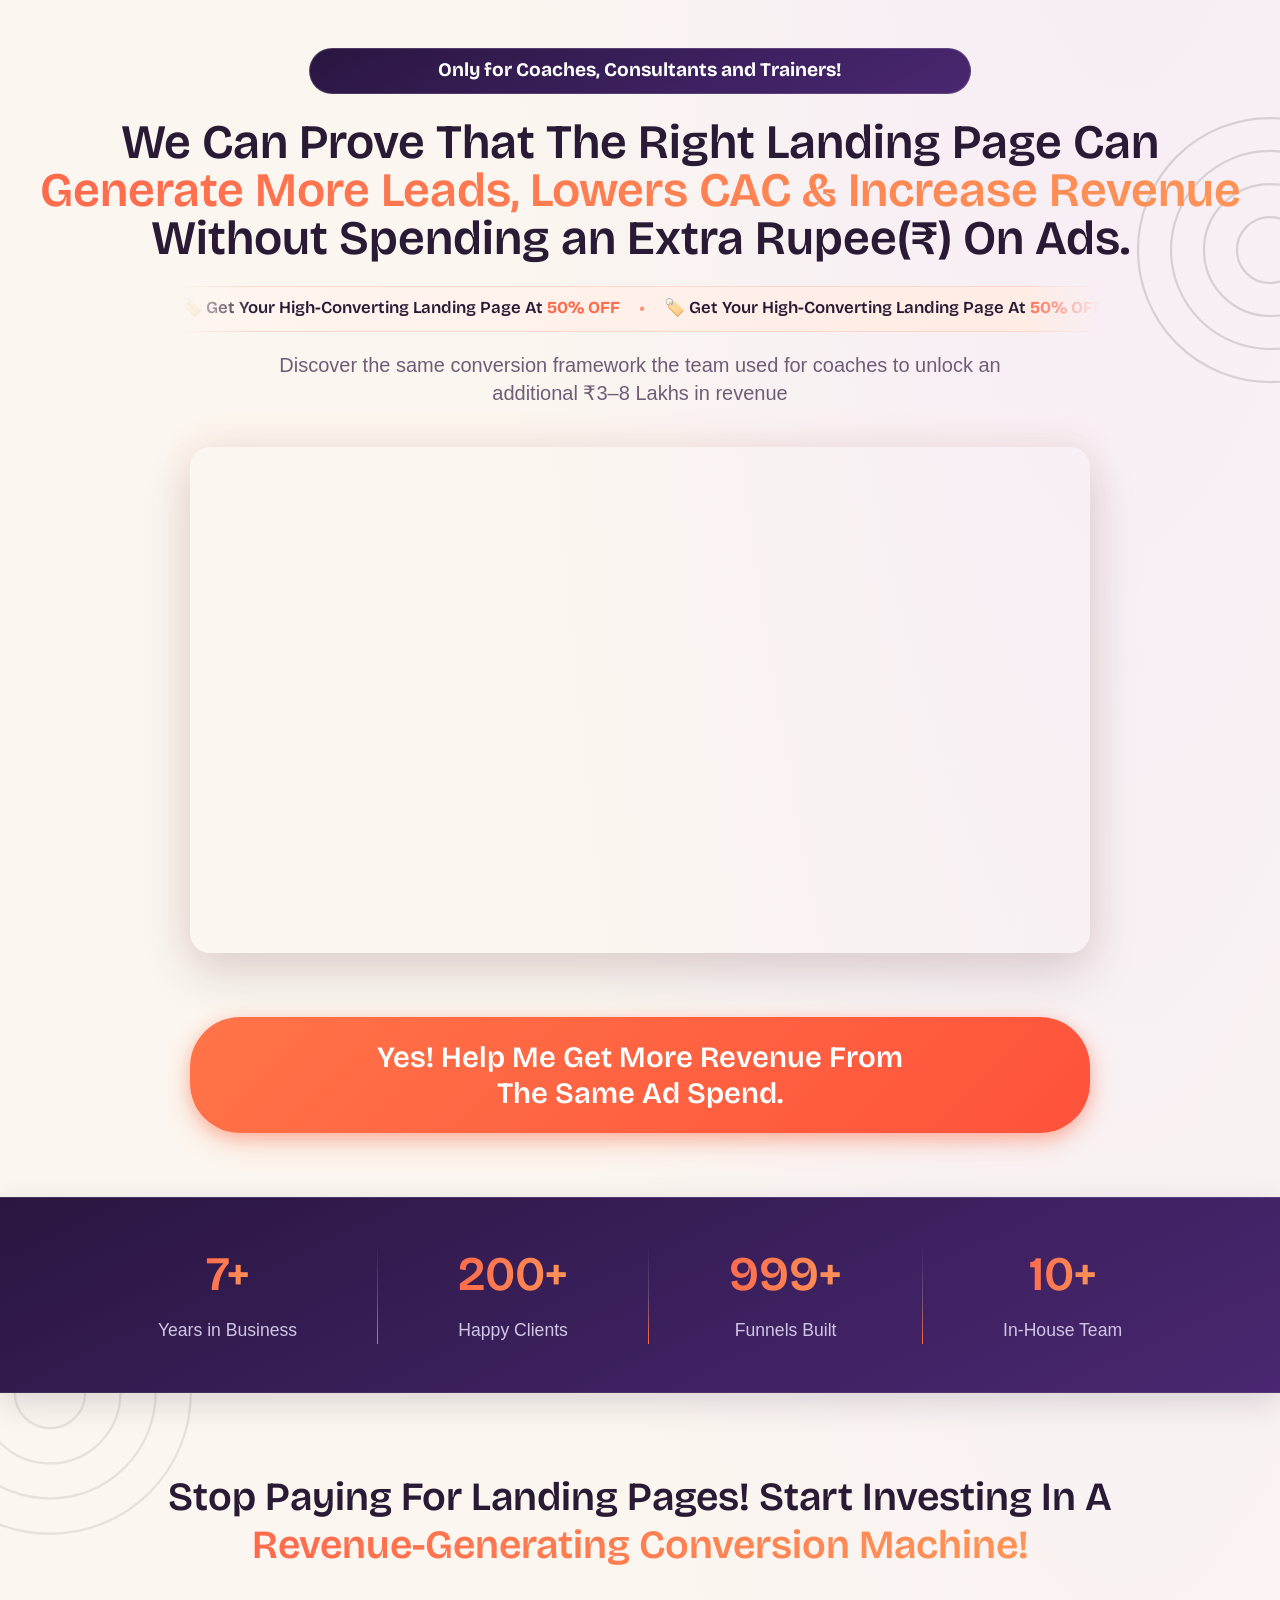
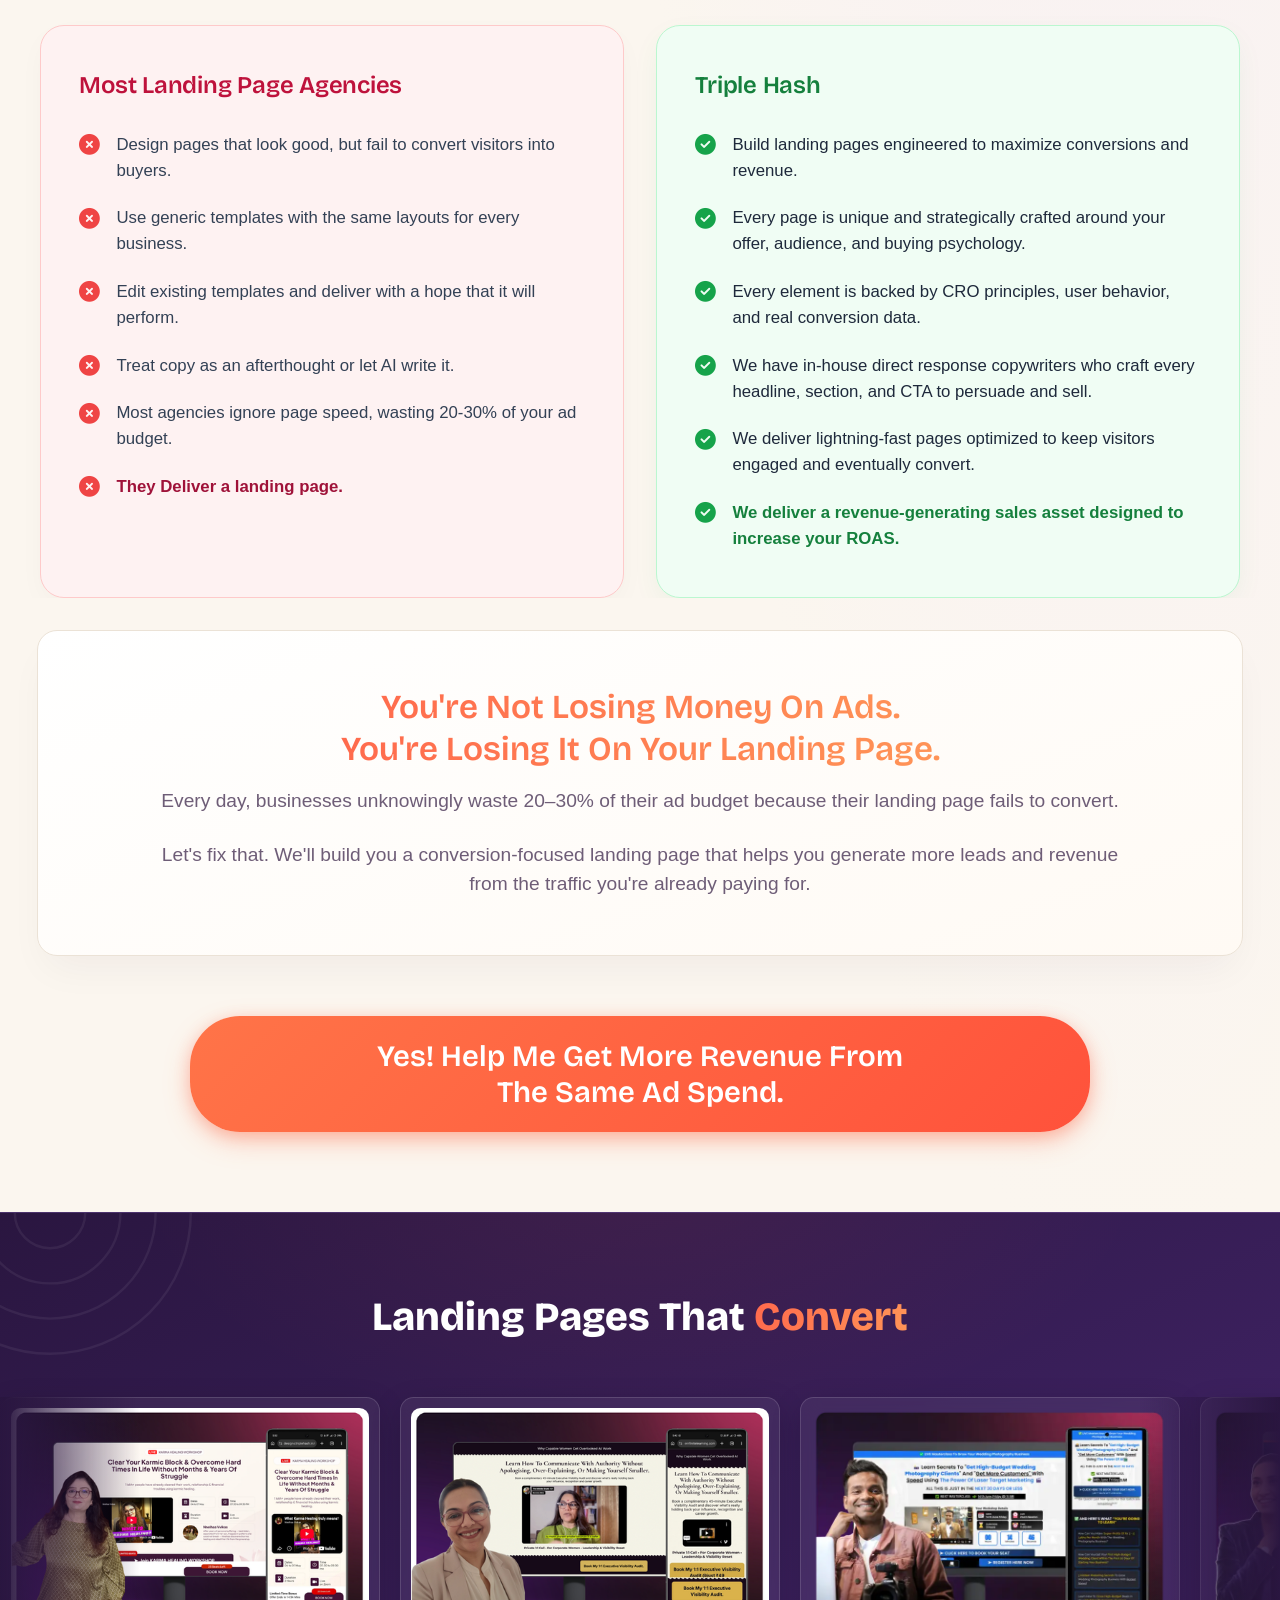
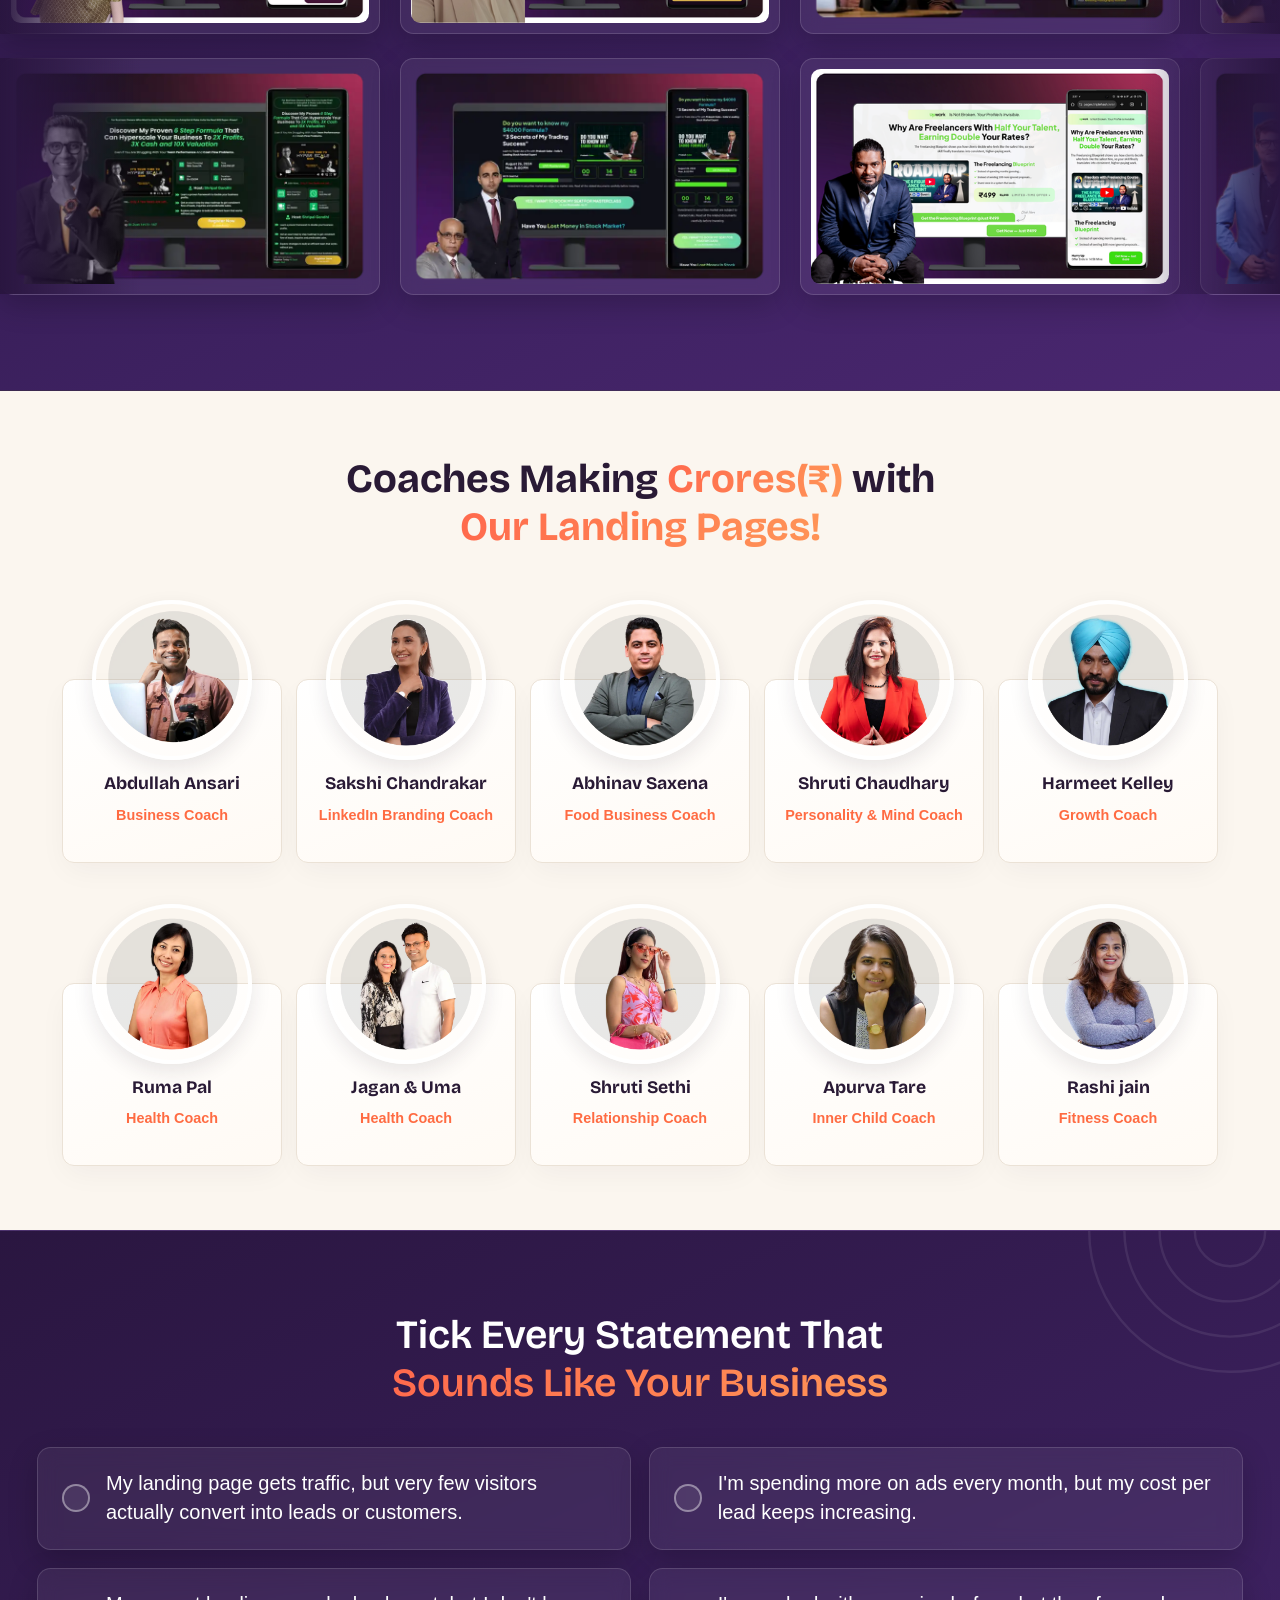
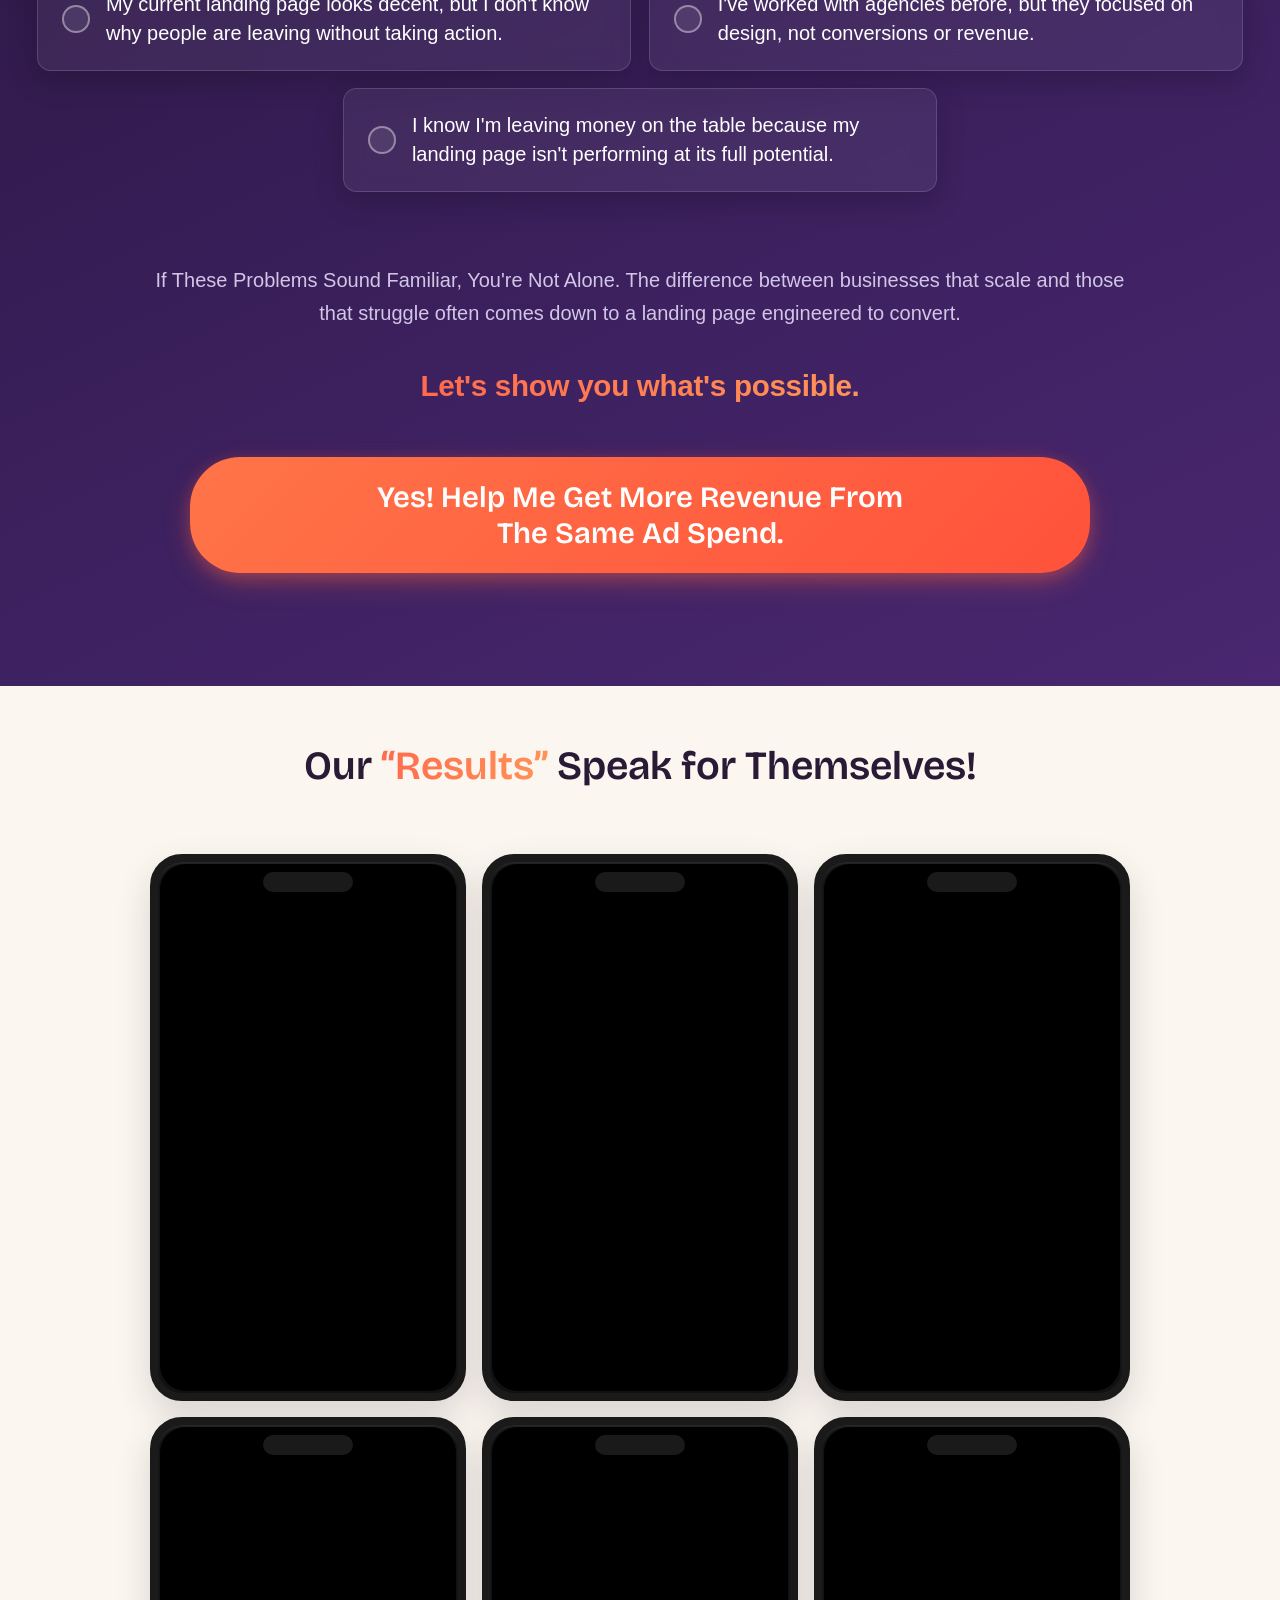
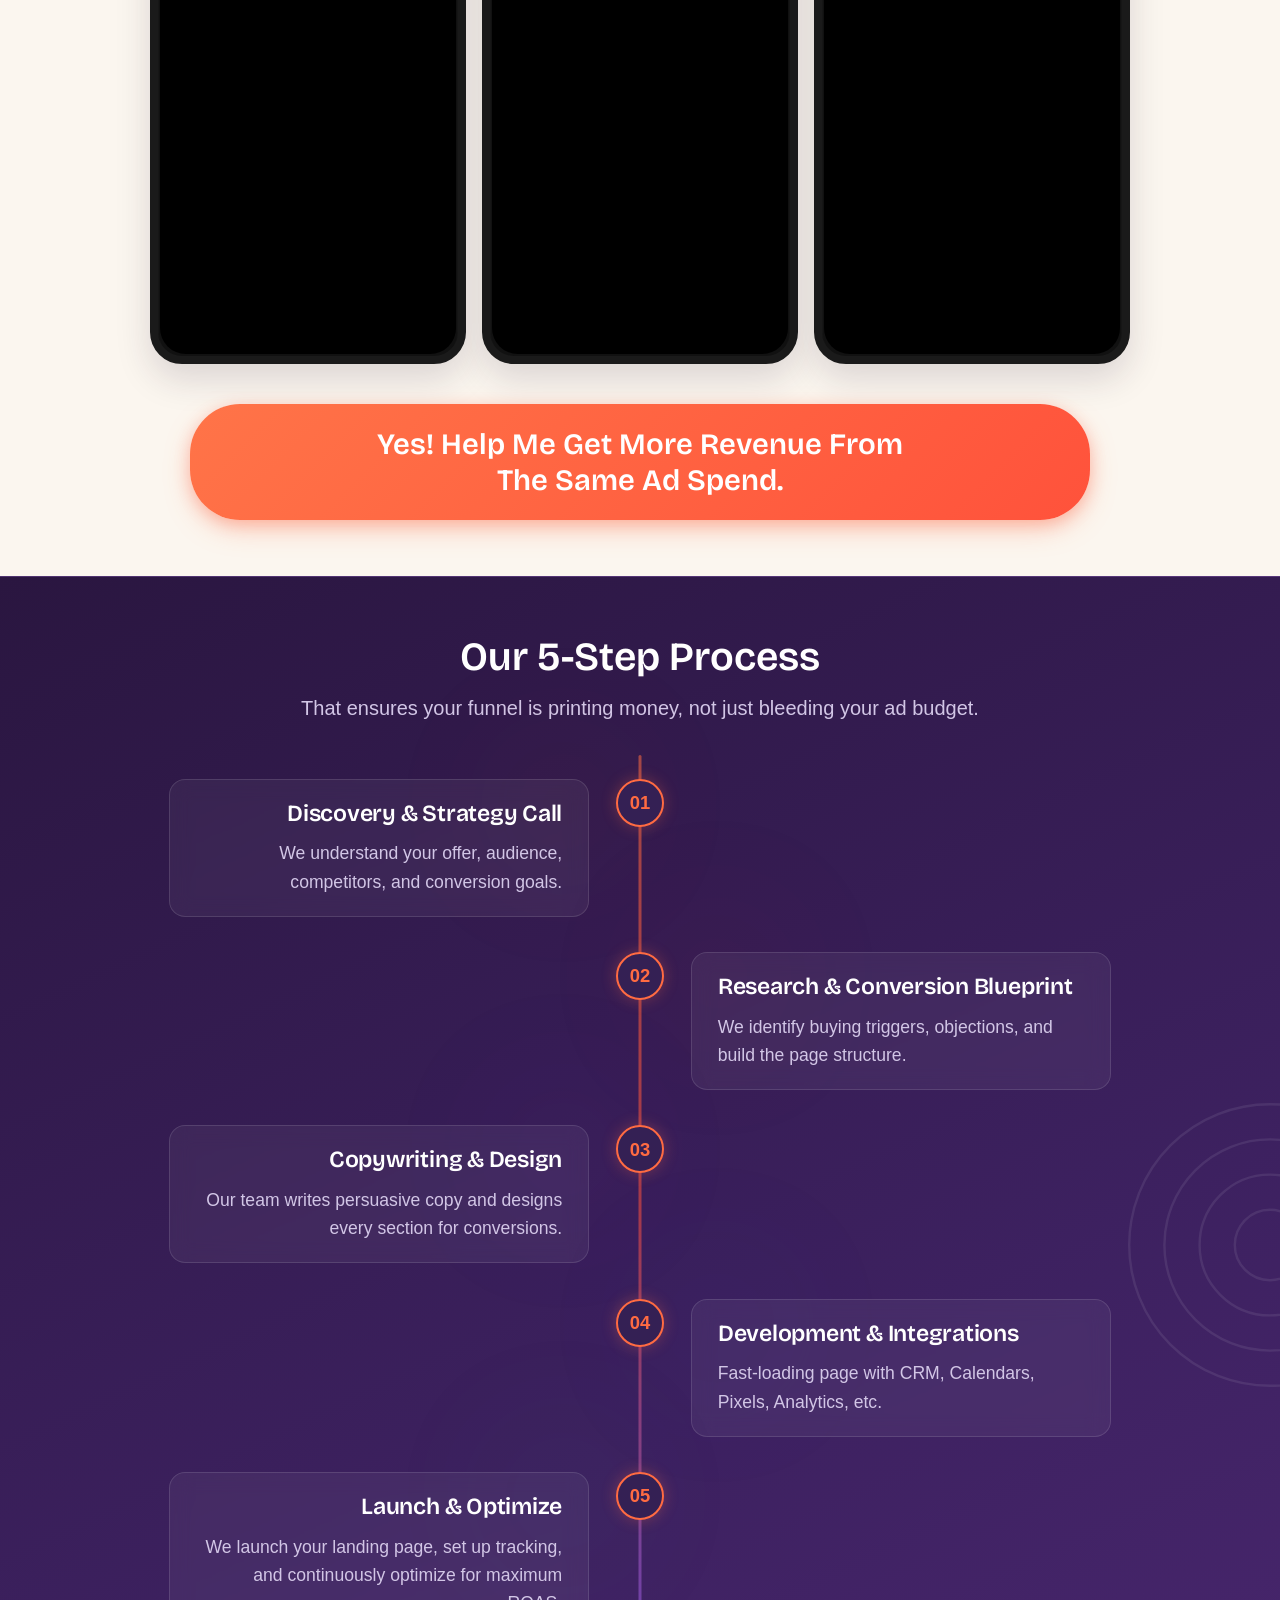
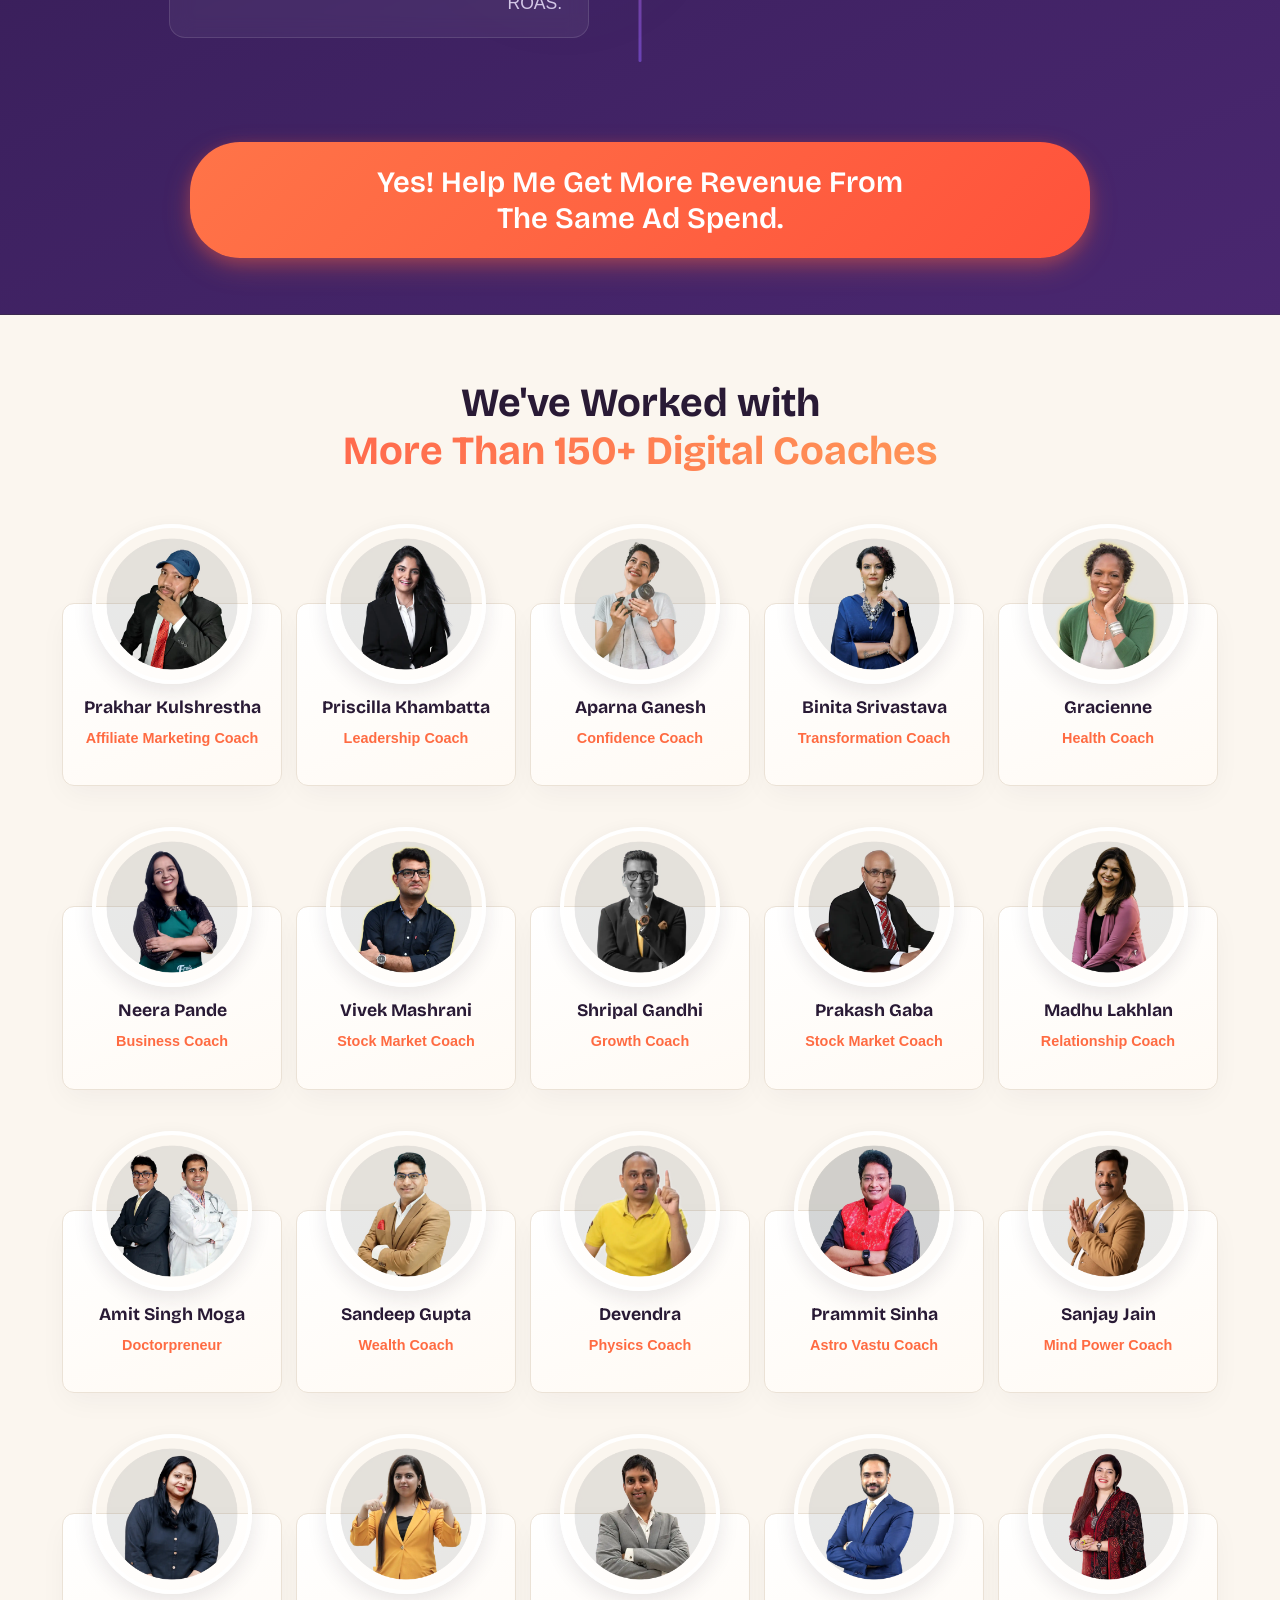
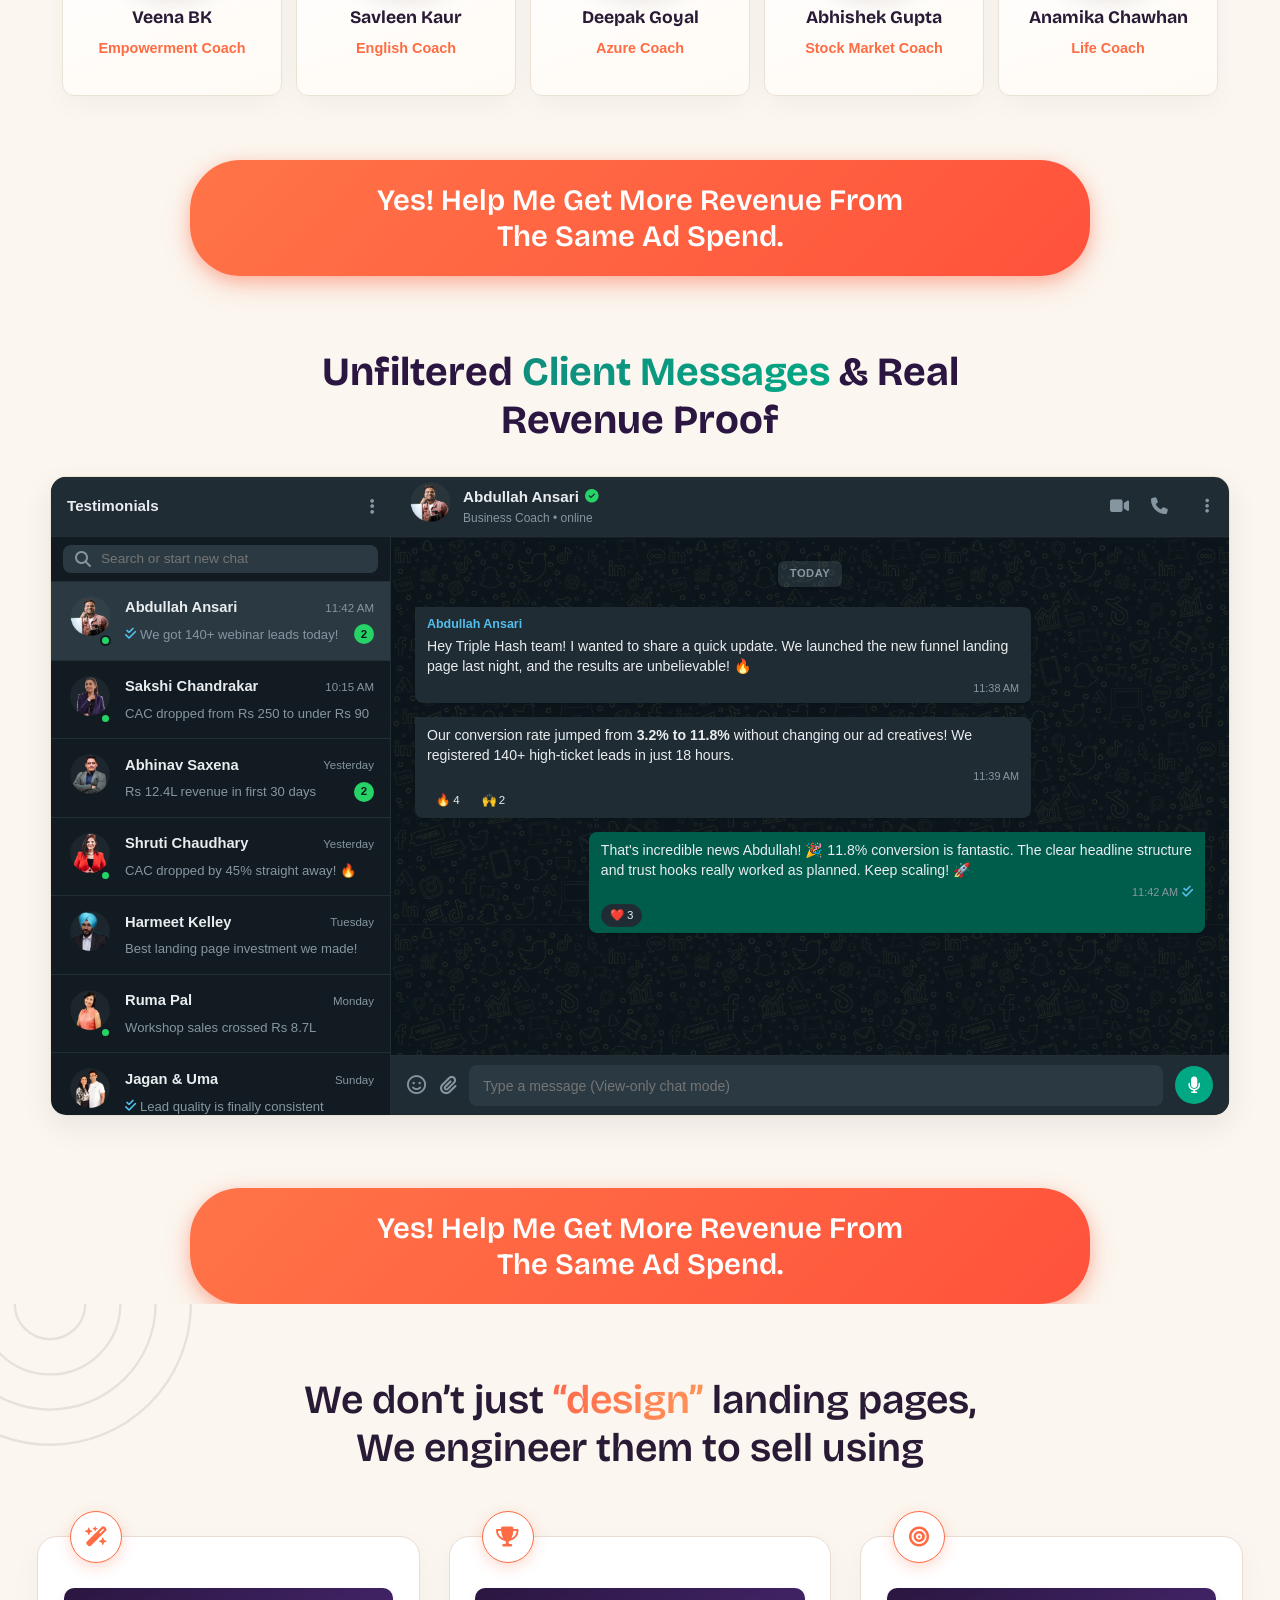
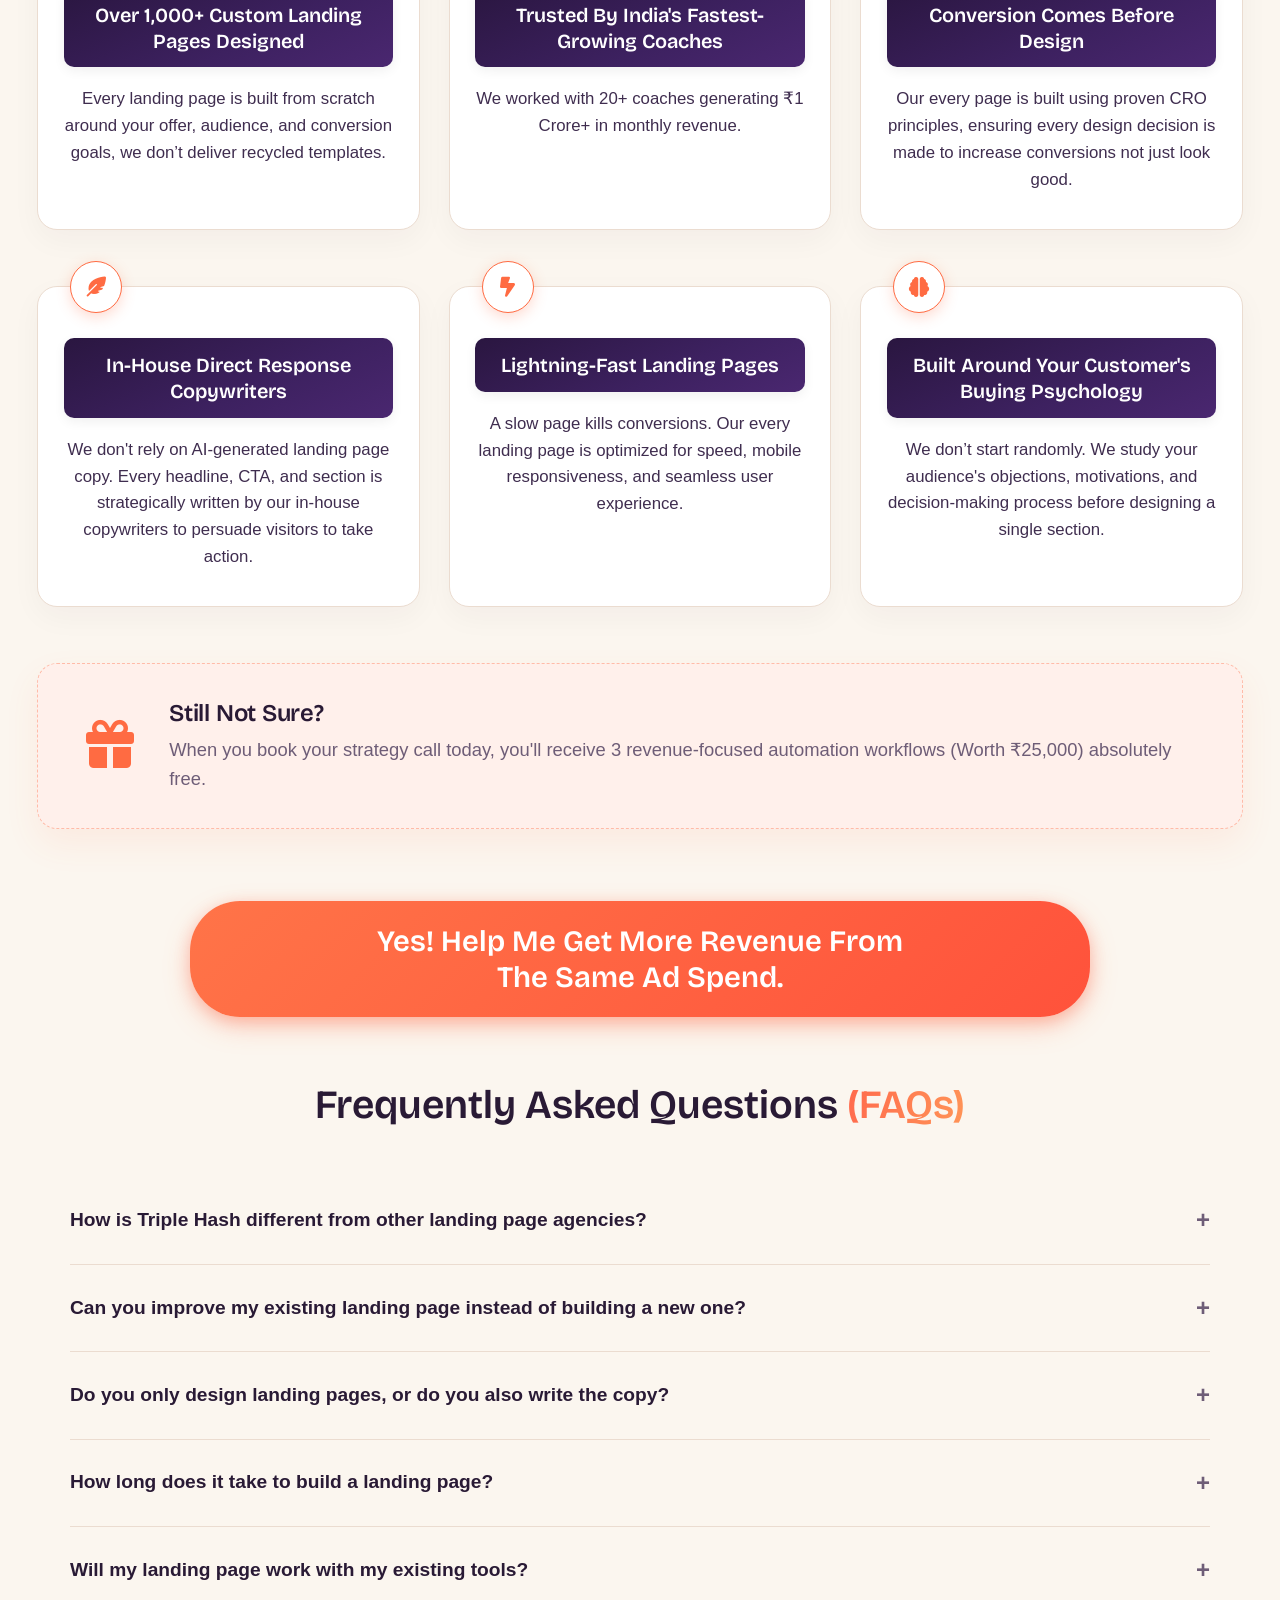
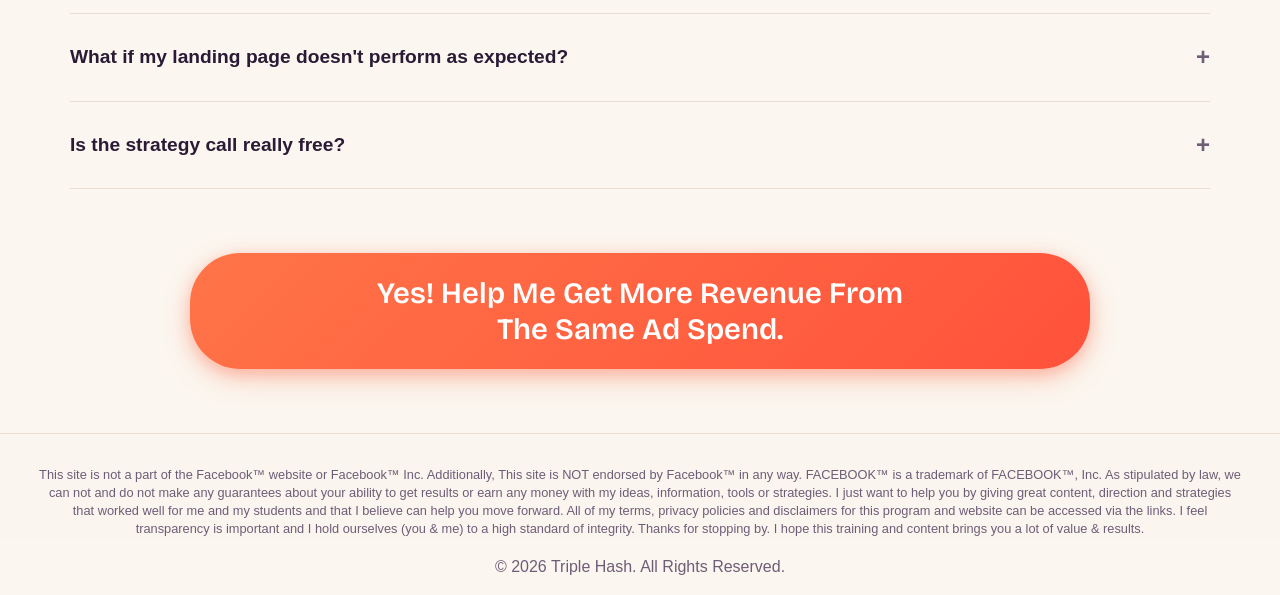
==== commit 2559f1d7: "Update index.html" ====
--- a/index.html
+++ b/index.html
@@ -101,7 +101,7 @@
         <div class="hero-video-container fade-up stagger-delay-3">
           <div class="hero-video-frame">
             <iframe
-              src="https://play.hashboard.in/embed?video=JcOecO8n6mQ&ratio=16%2F9"
+              src="https://youtu.be/JcOecO8n6mQ"
               title="Video player"
               allow="autoplay; fullscreen; encrypted-media; picture-in-picture"
               allowfullscreen
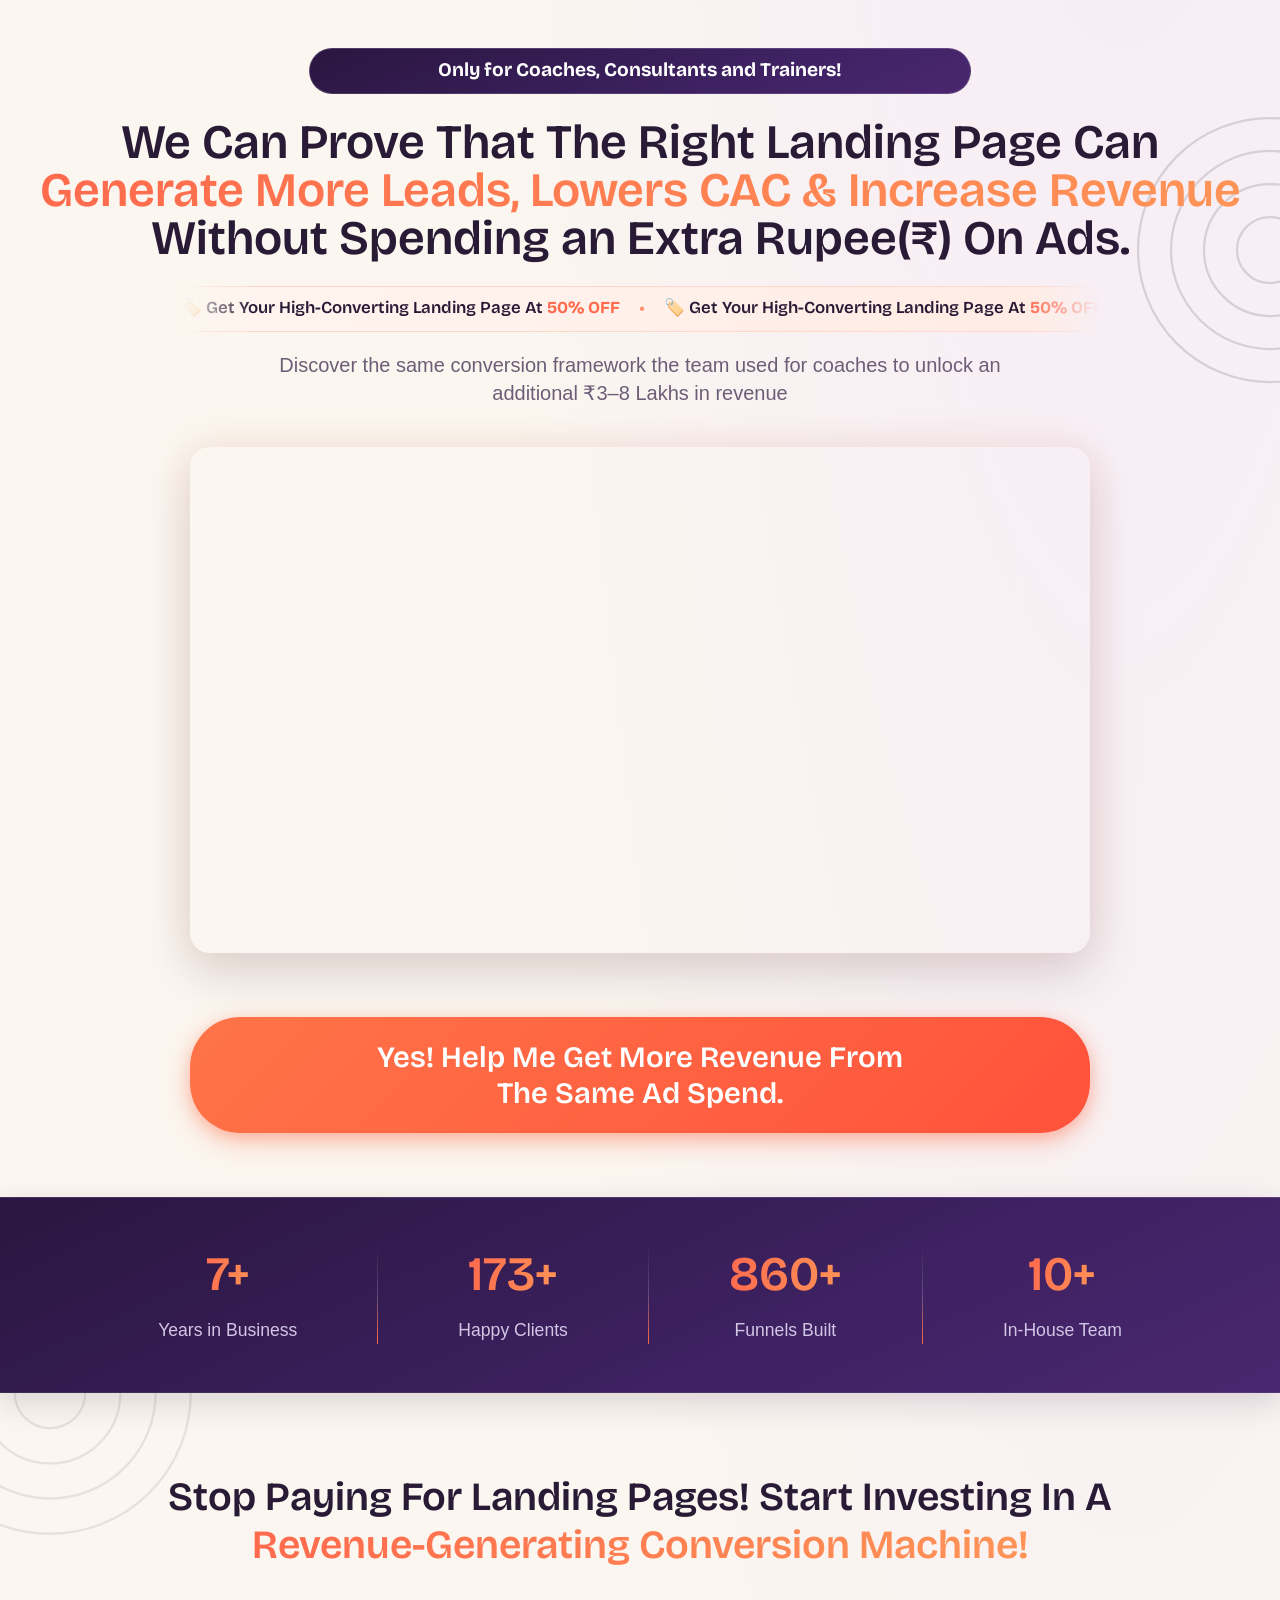
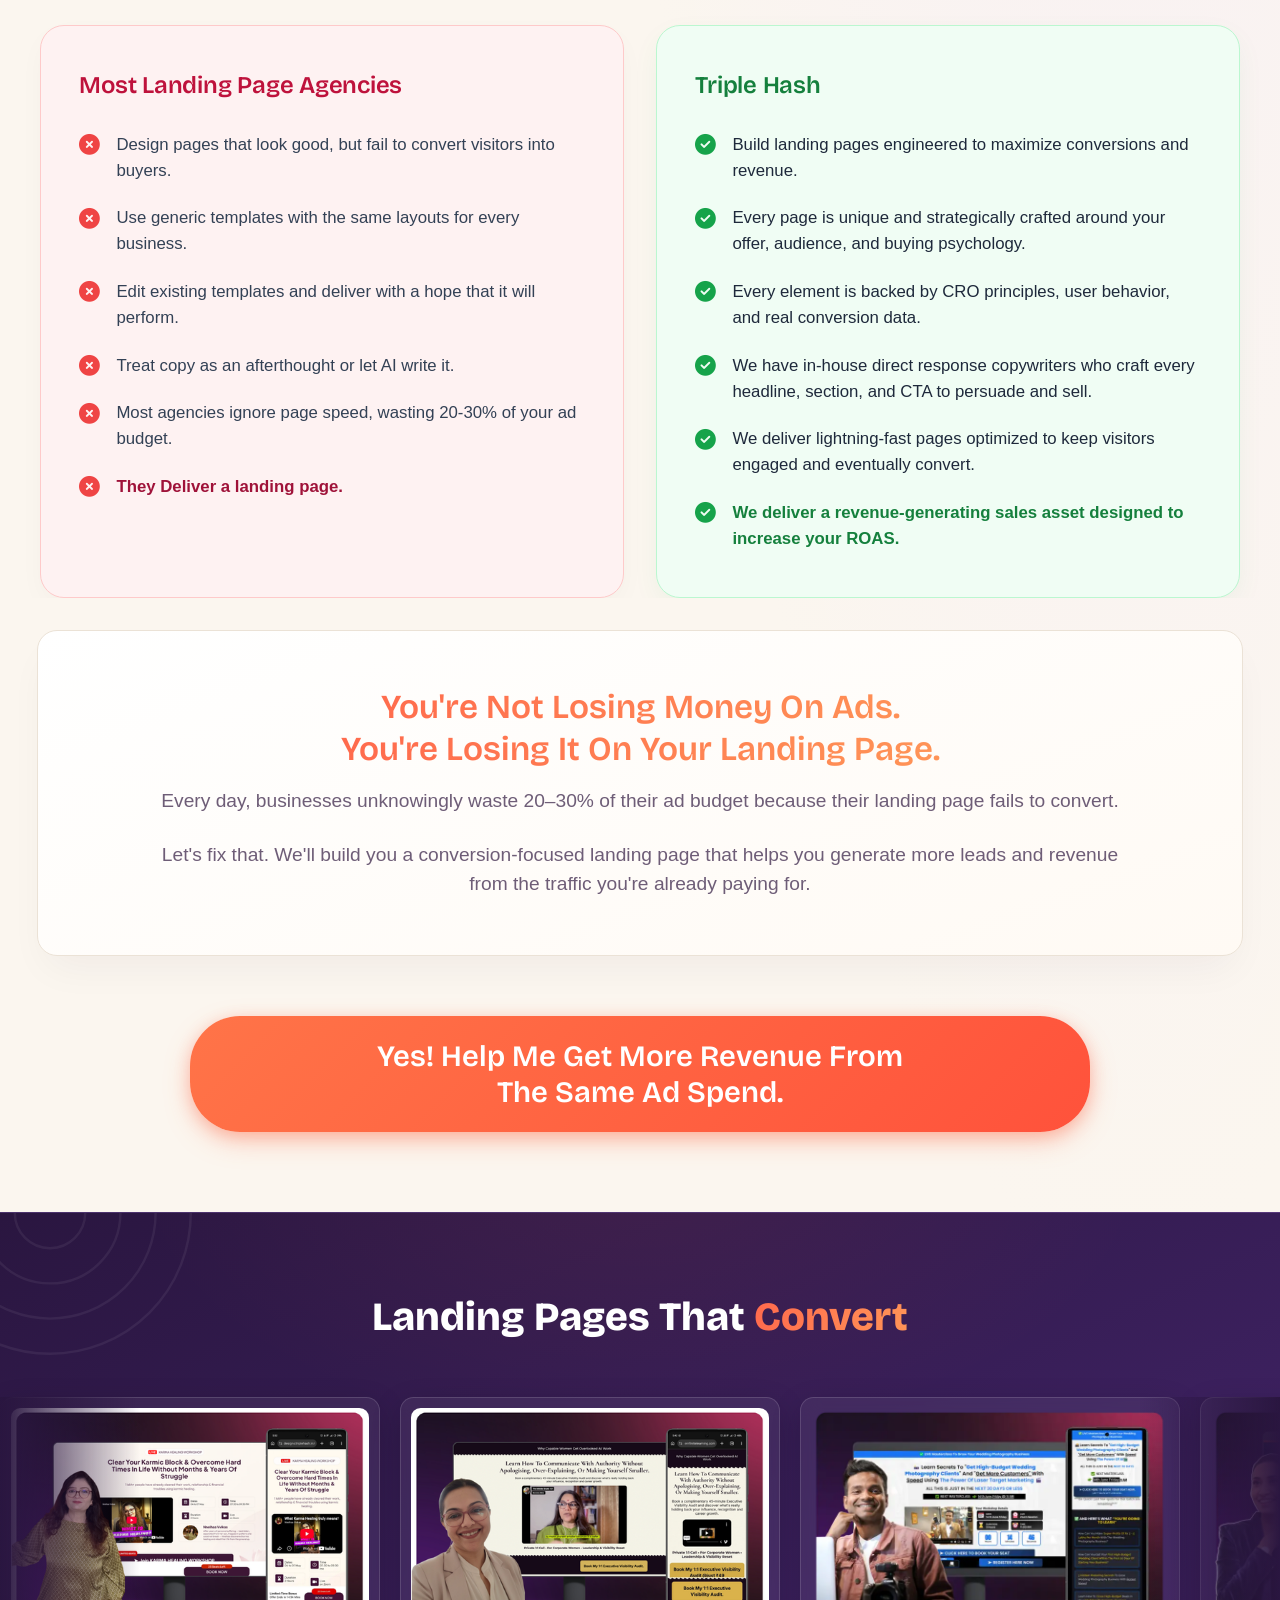
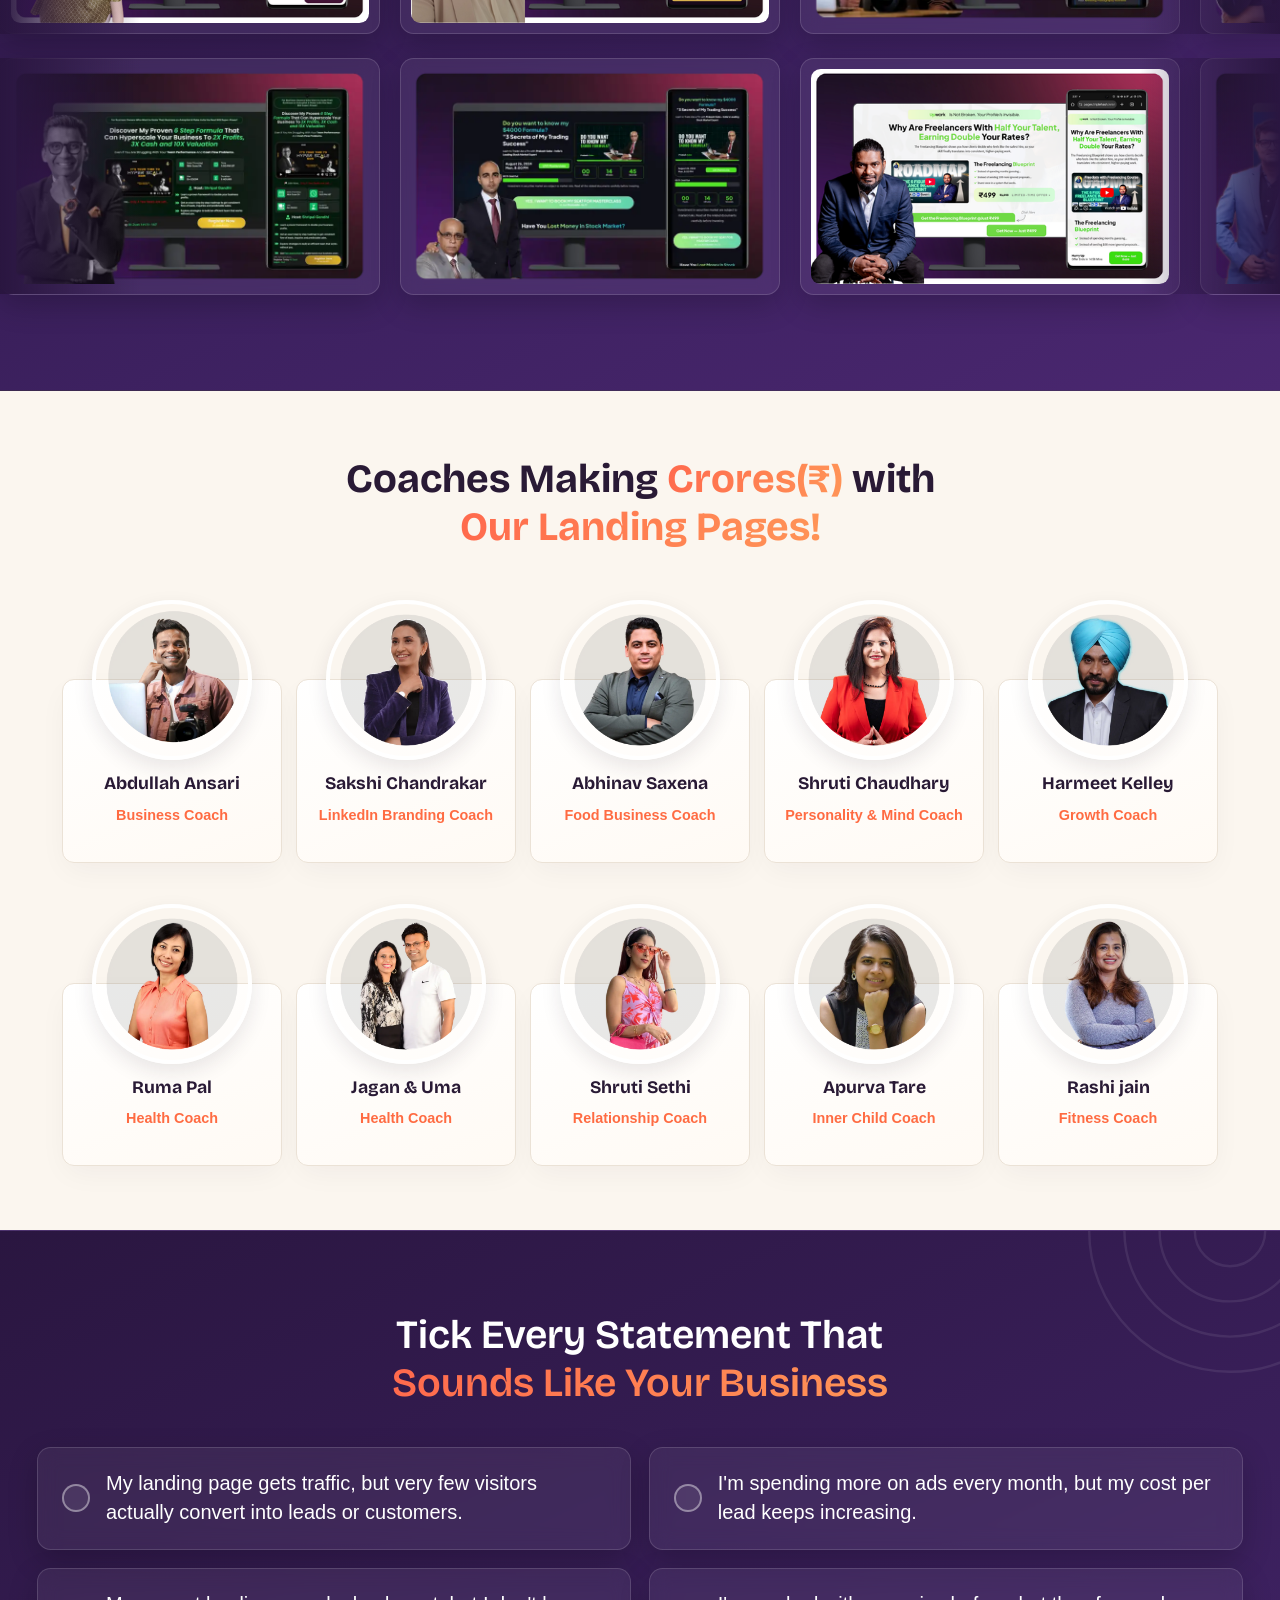
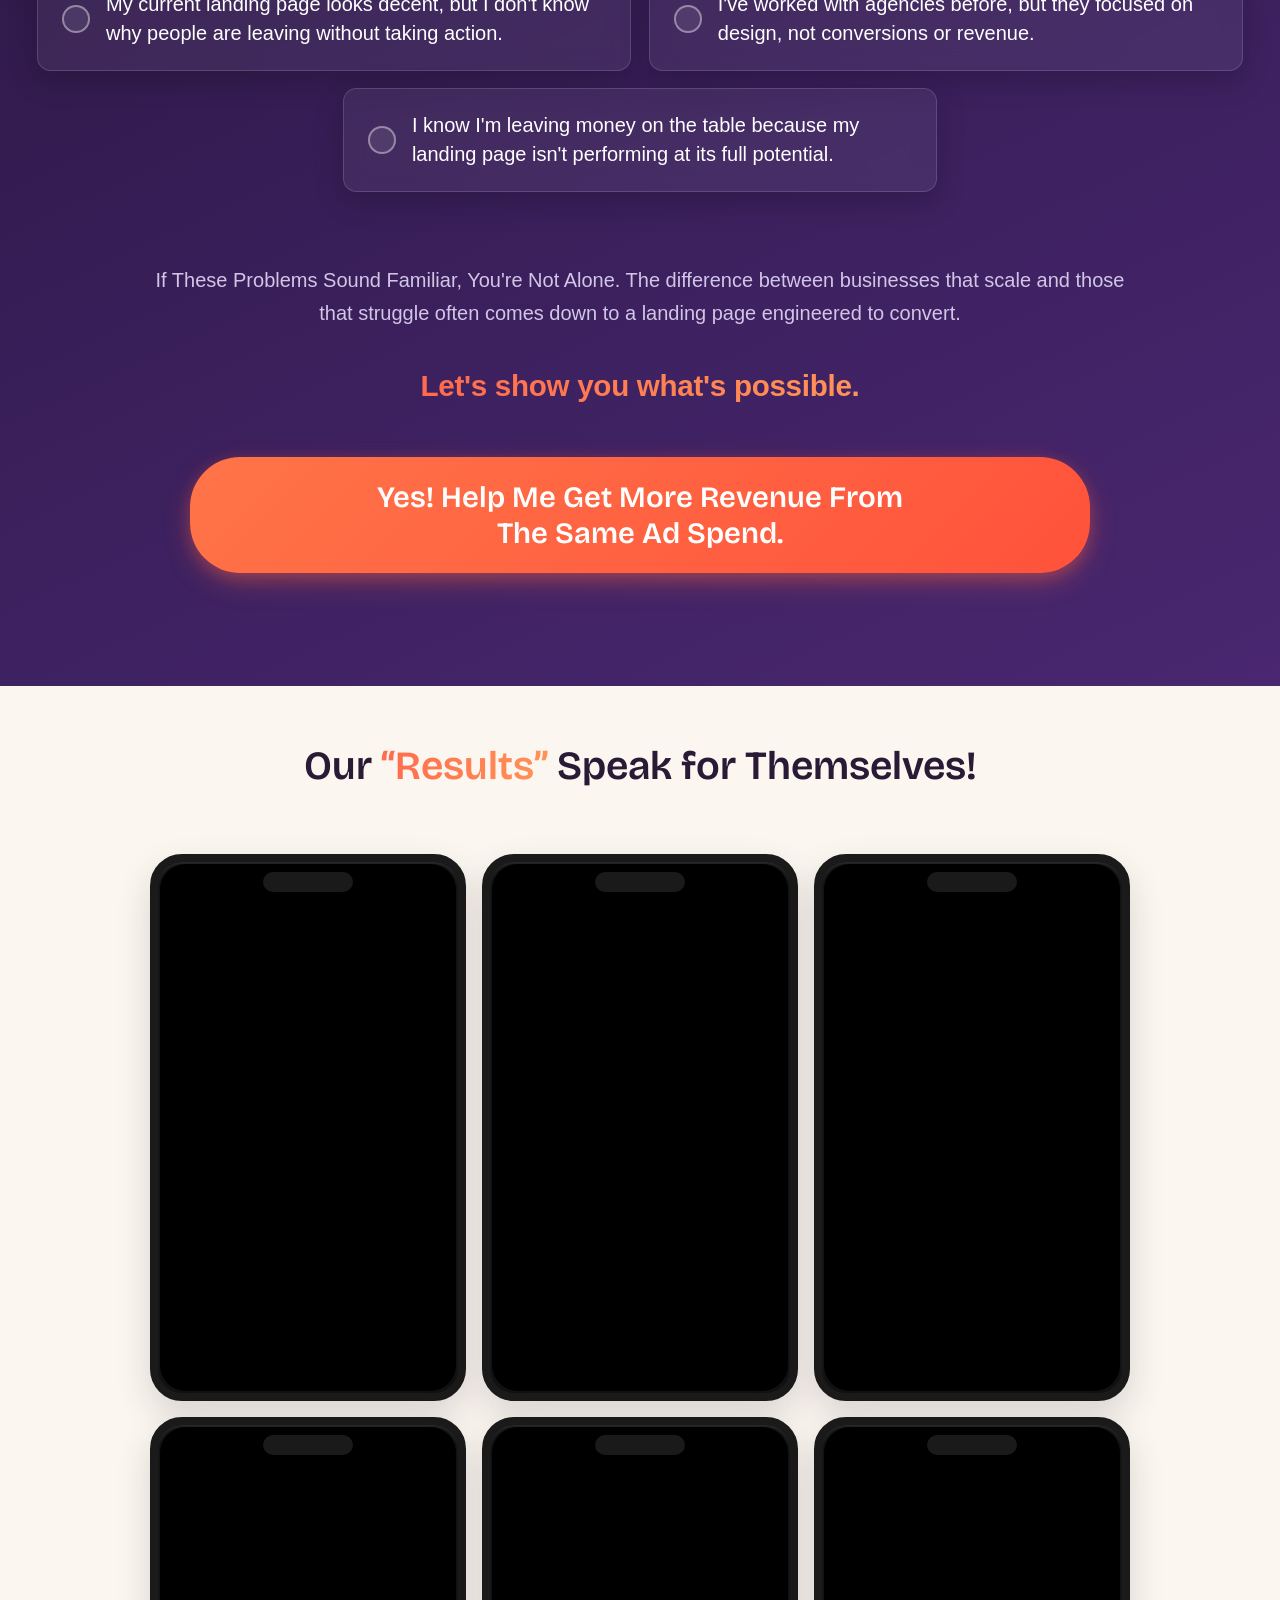
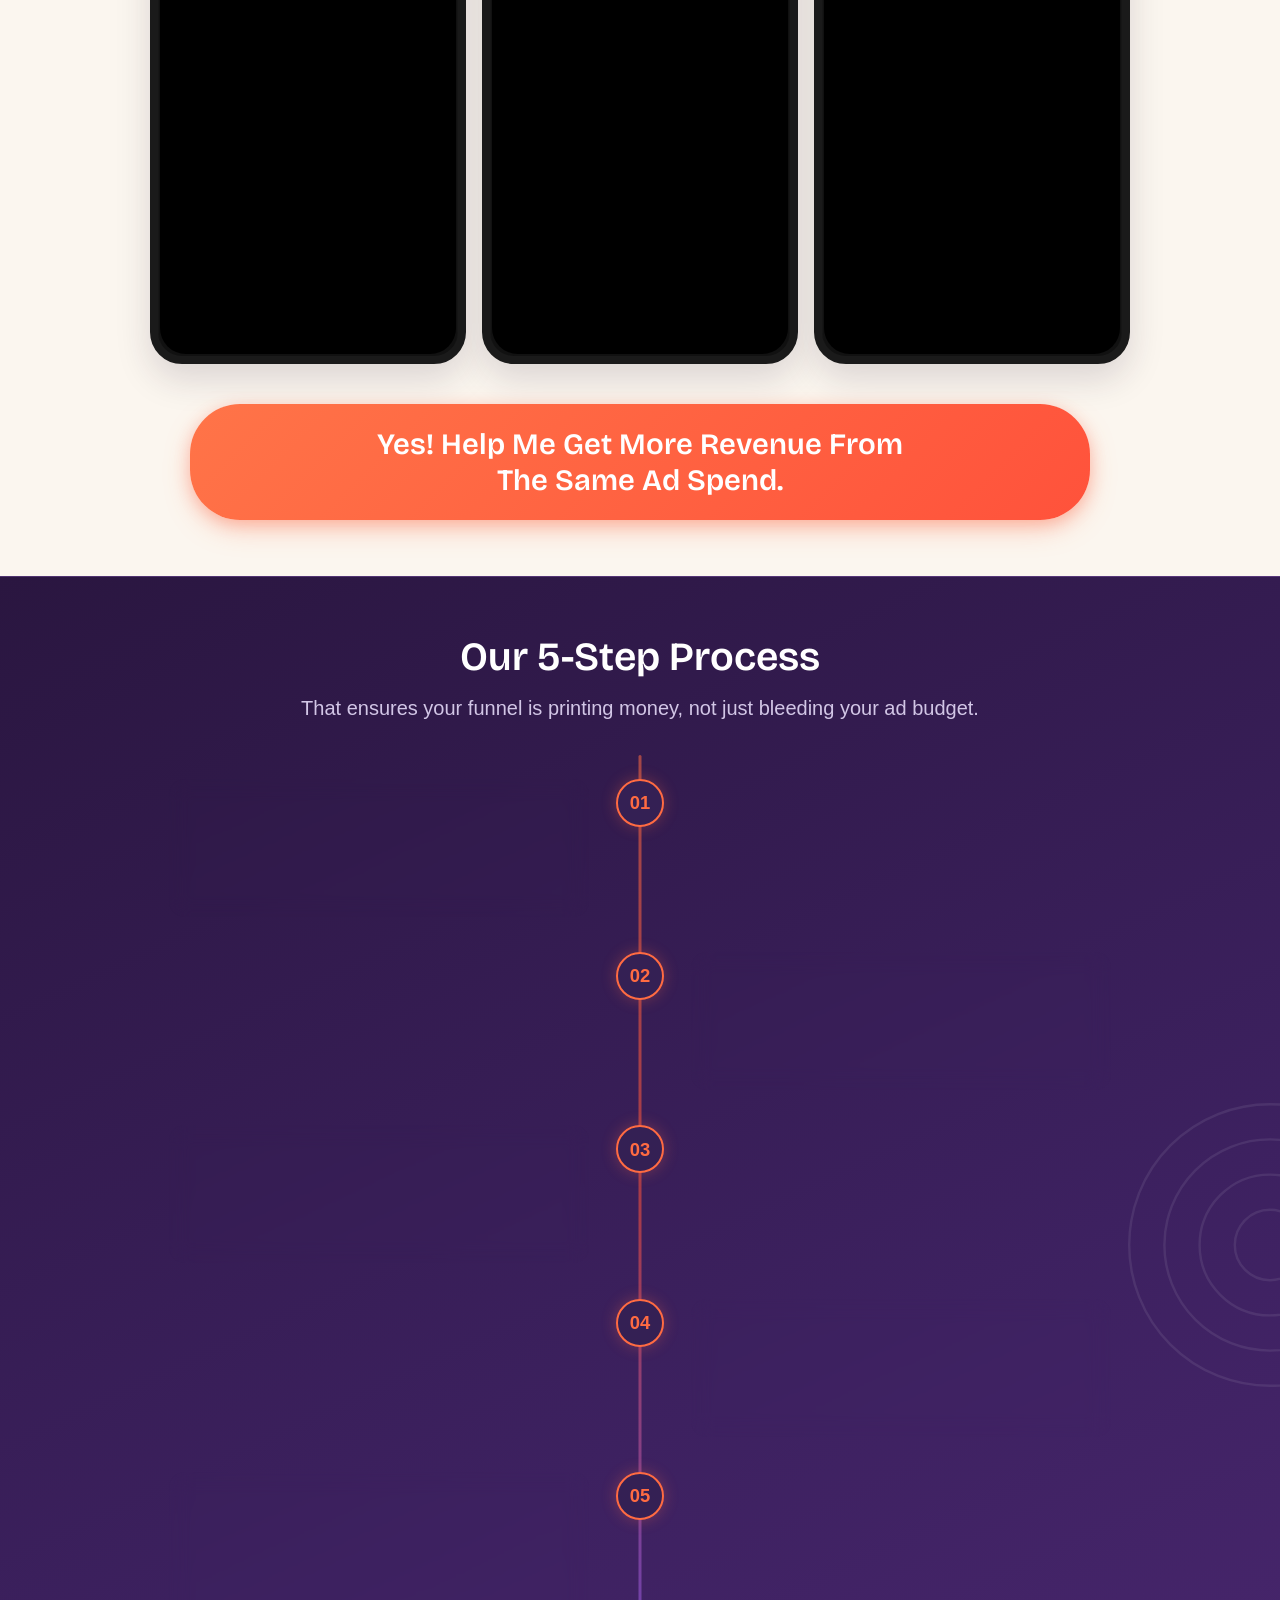
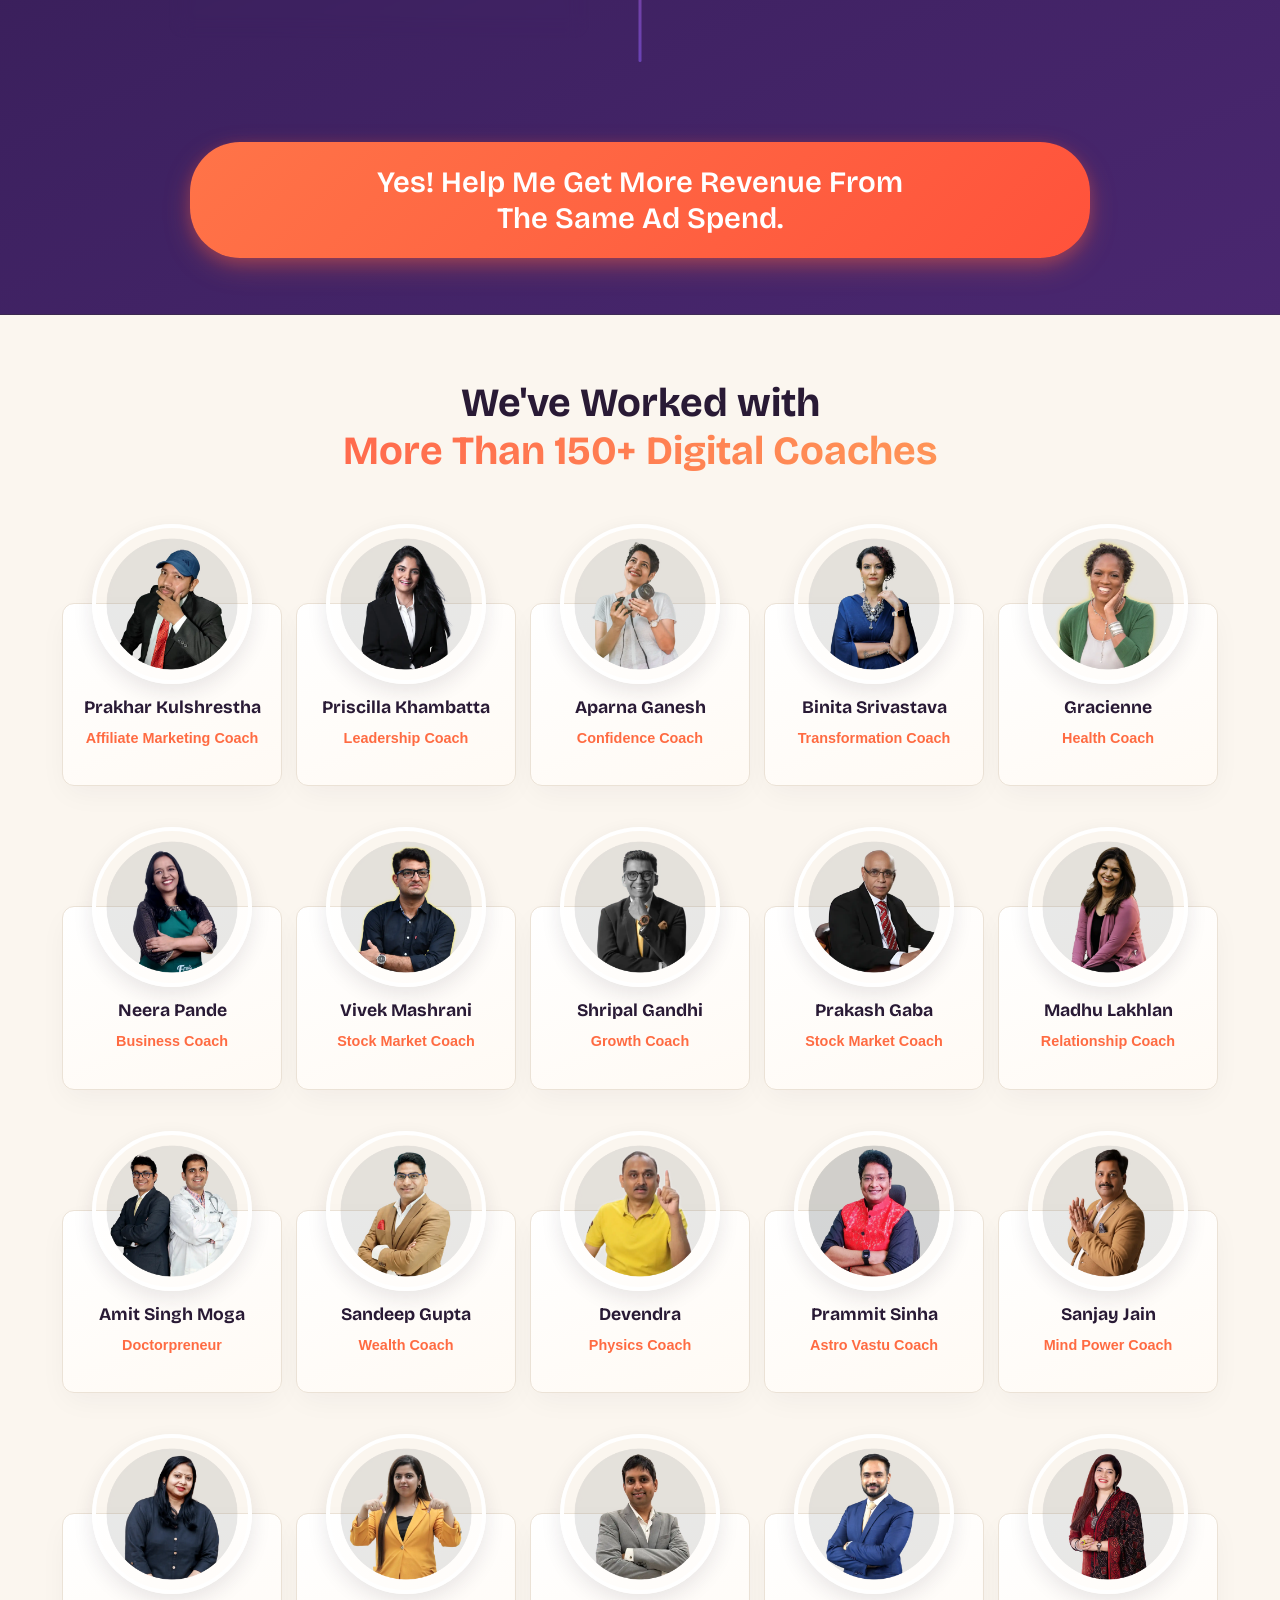
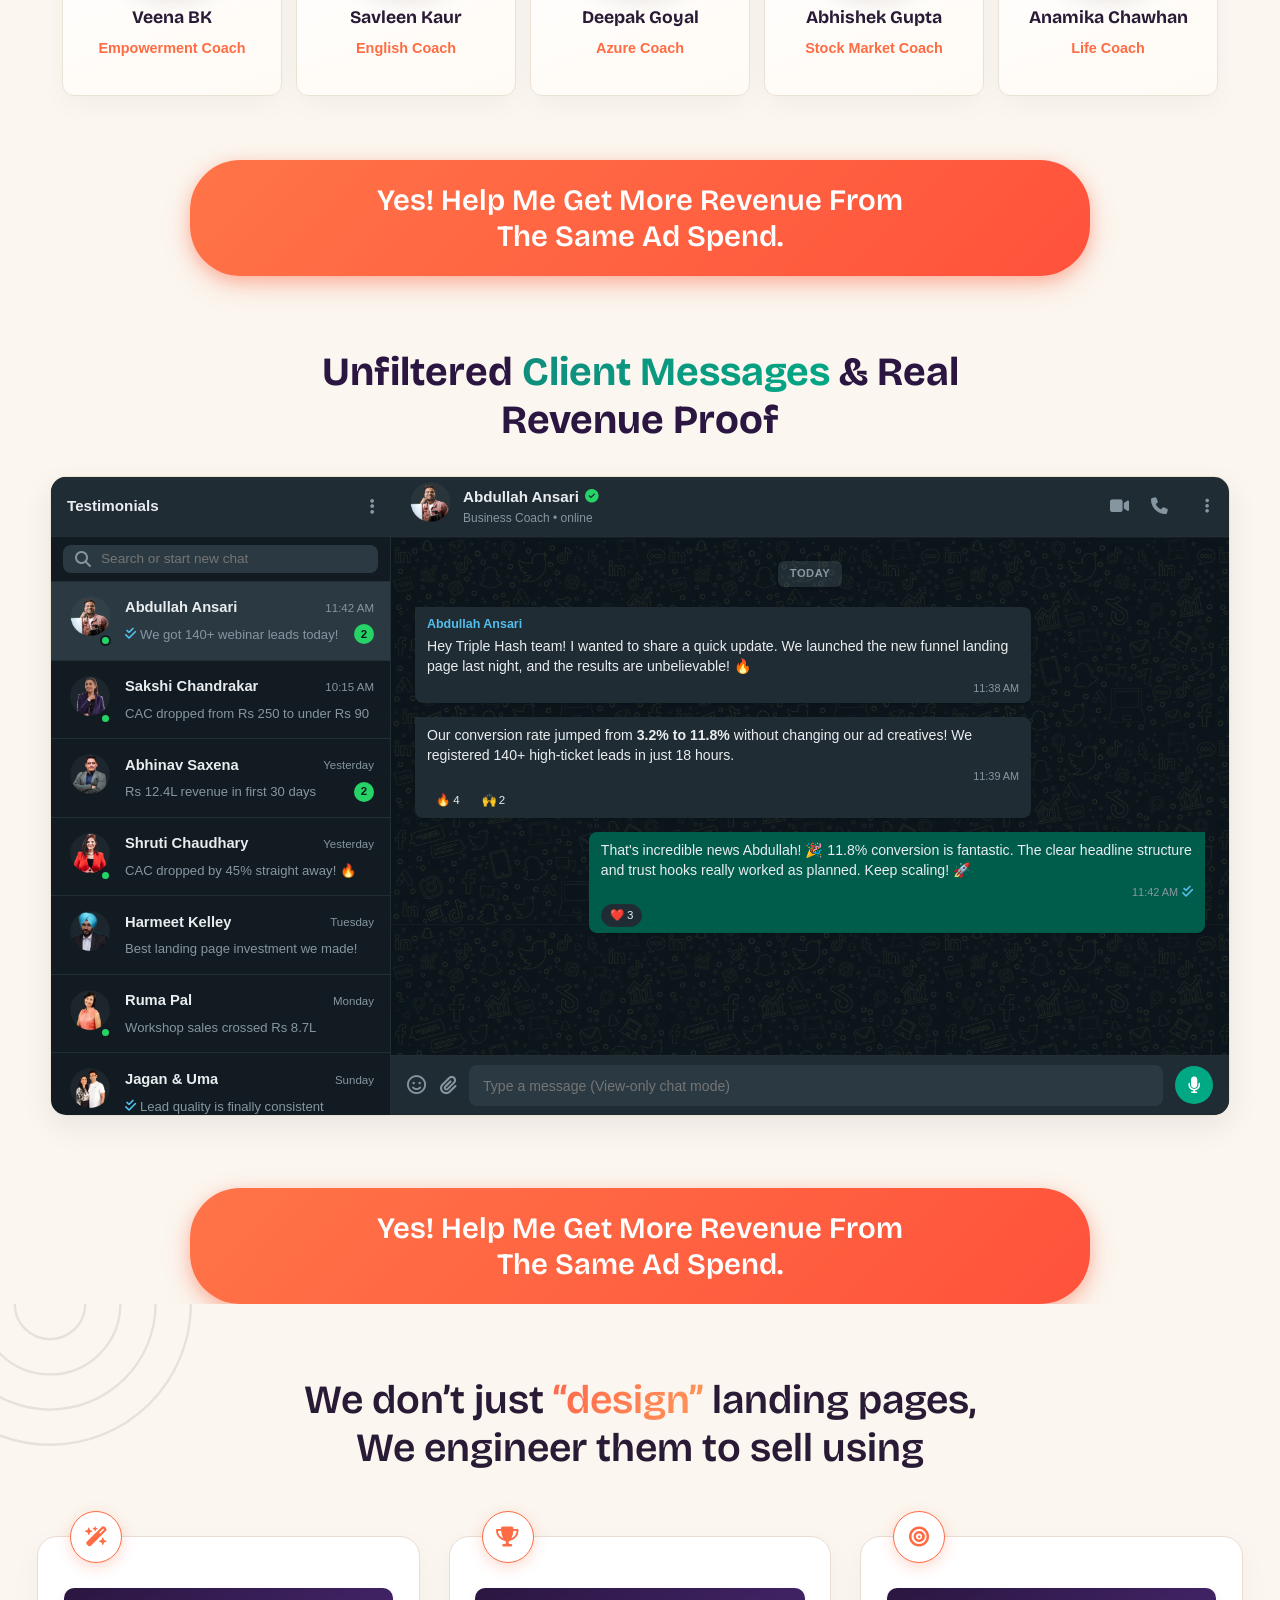
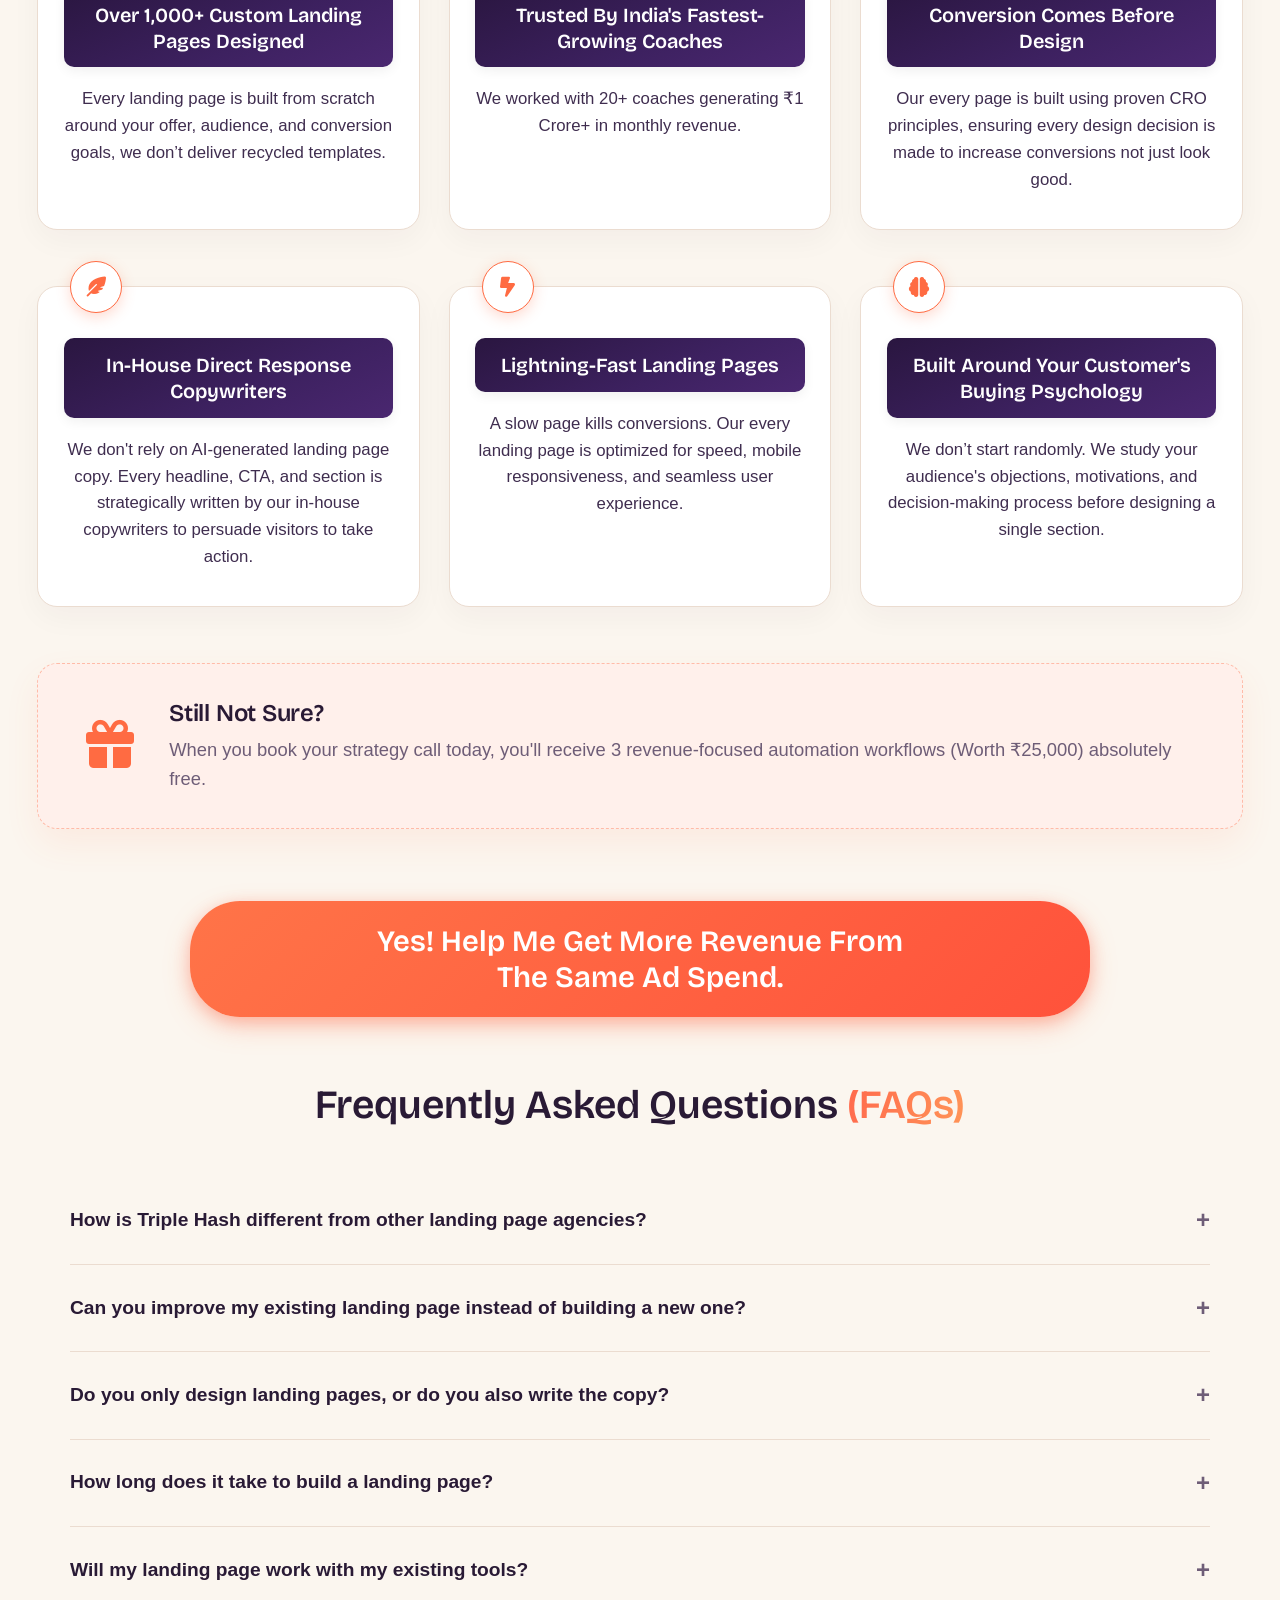
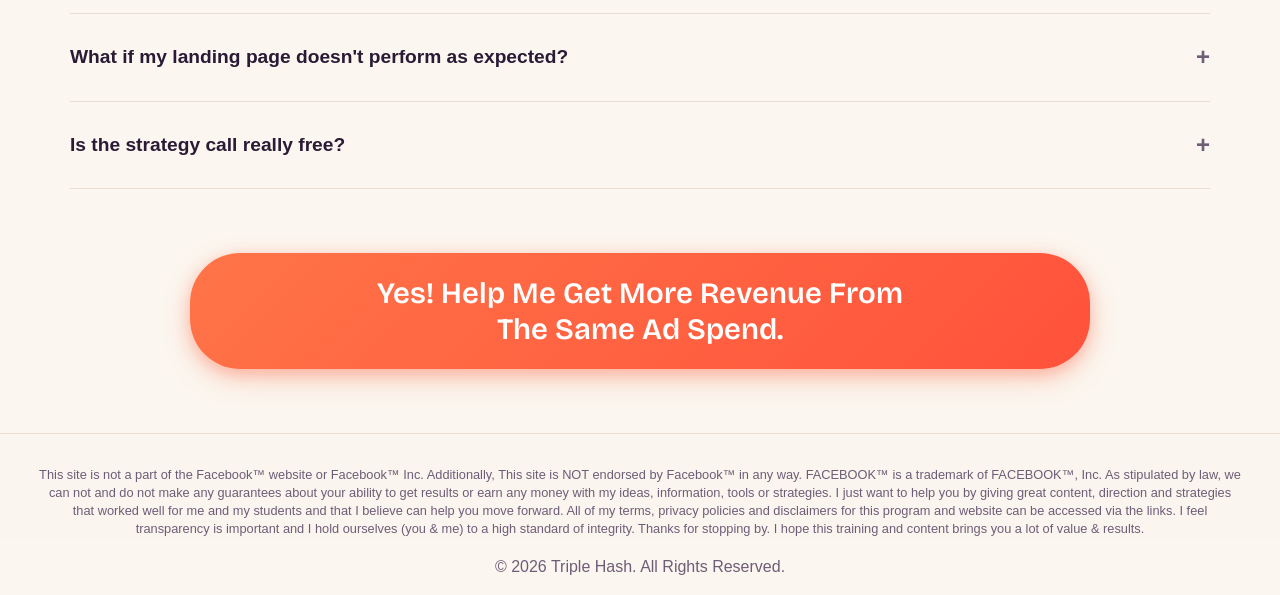
==== commit 5dc0fb29: "Update YouTube video embed link" ====
--- a/index.html
+++ b/index.html
@@ -101,7 +101,7 @@
         <div class="hero-video-container fade-up stagger-delay-3">
           <div class="hero-video-frame">
             <iframe
-              src="https://youtu.be/JcOecO8n6mQ"
+              src="https://www.youtube.com/embed/JcOecO8n6mQ?si=zVP6VM5-xhNVxHID"
               title="Video player"
               allow="autoplay; fullscreen; encrypted-media; picture-in-picture"
               allowfullscreen
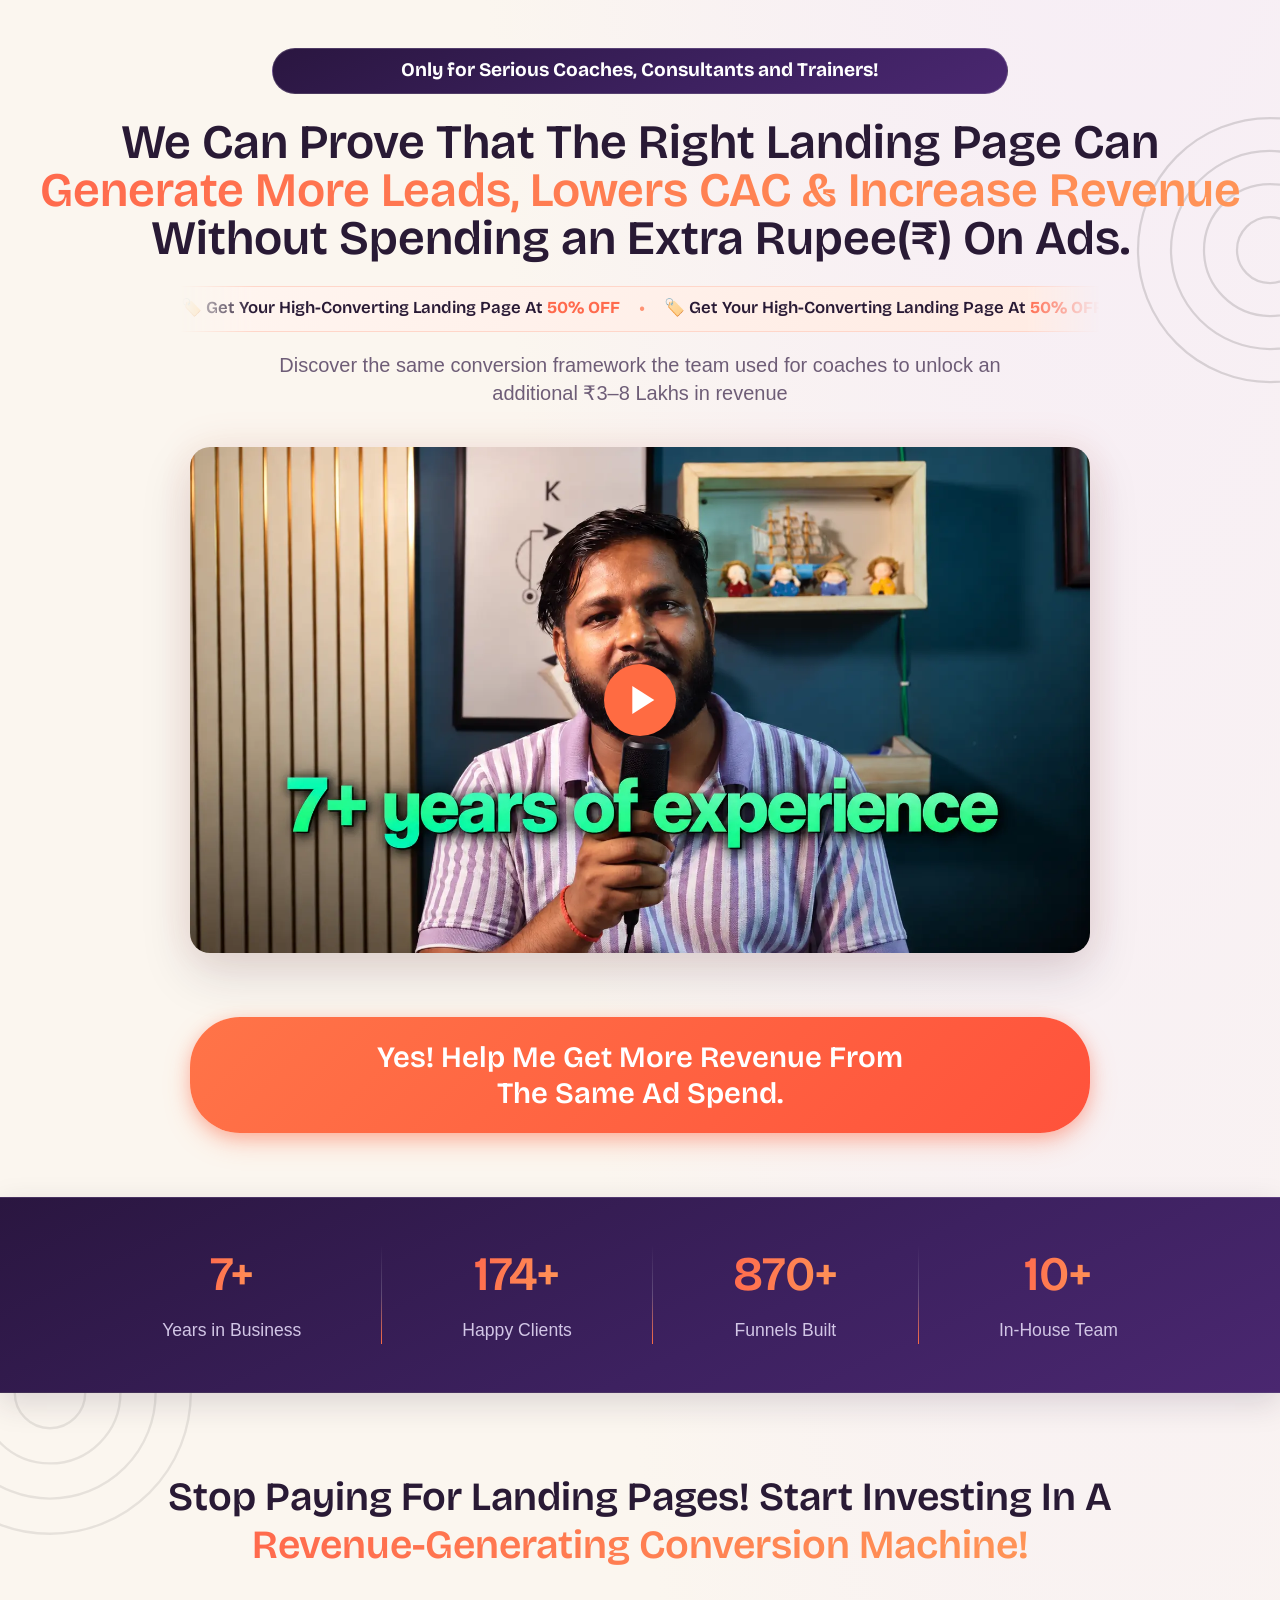
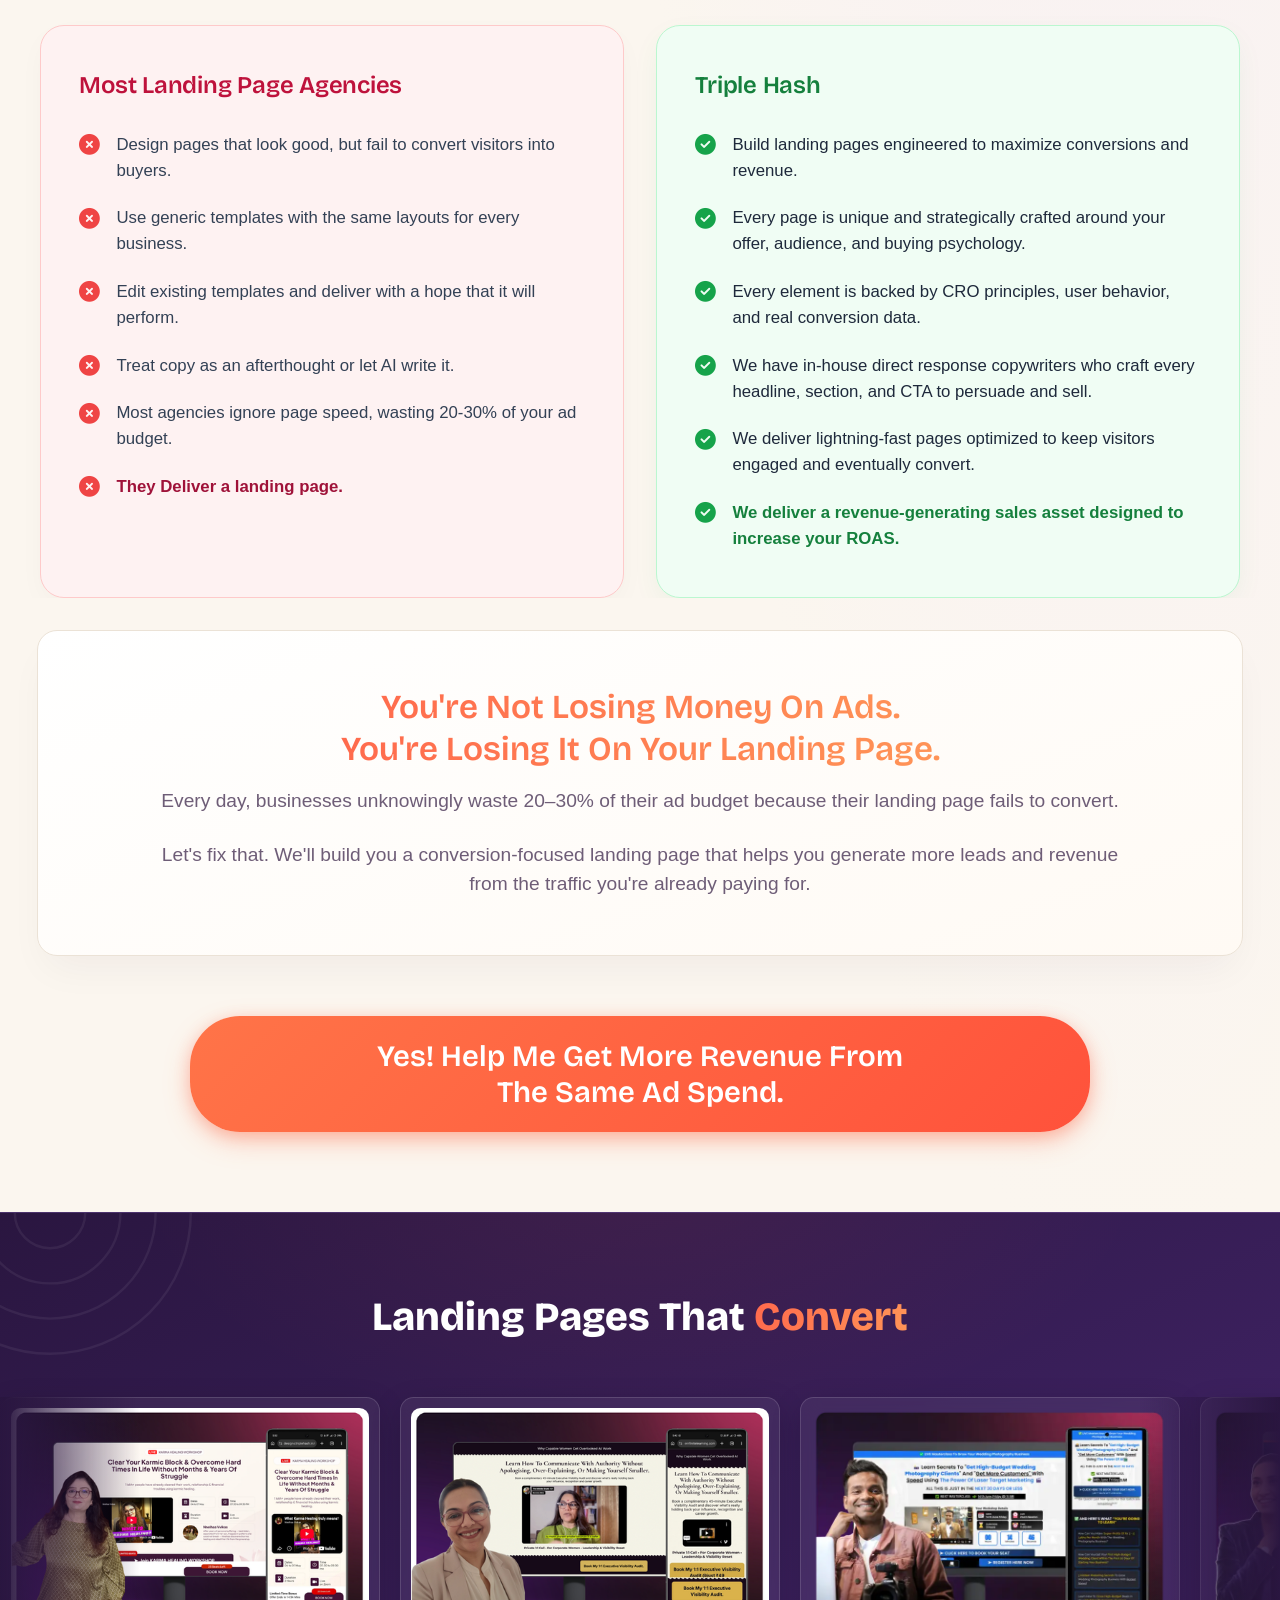
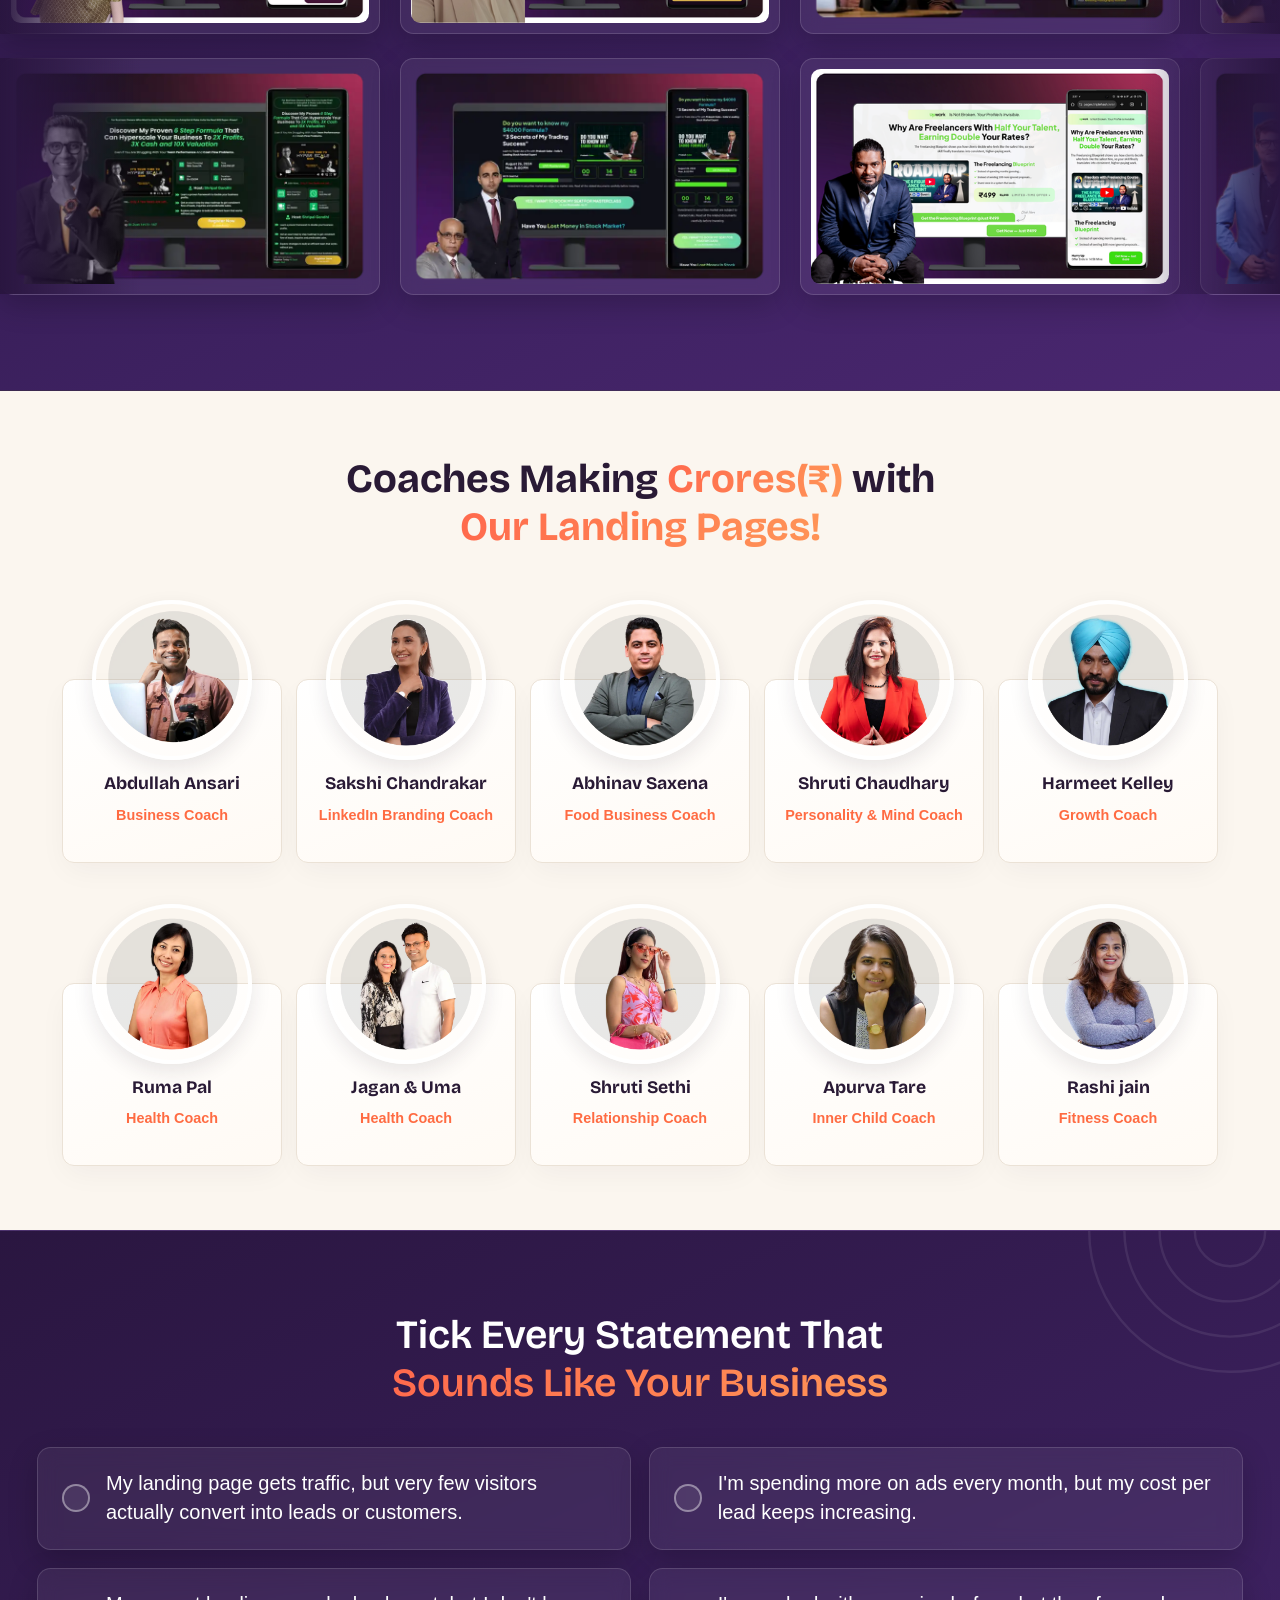
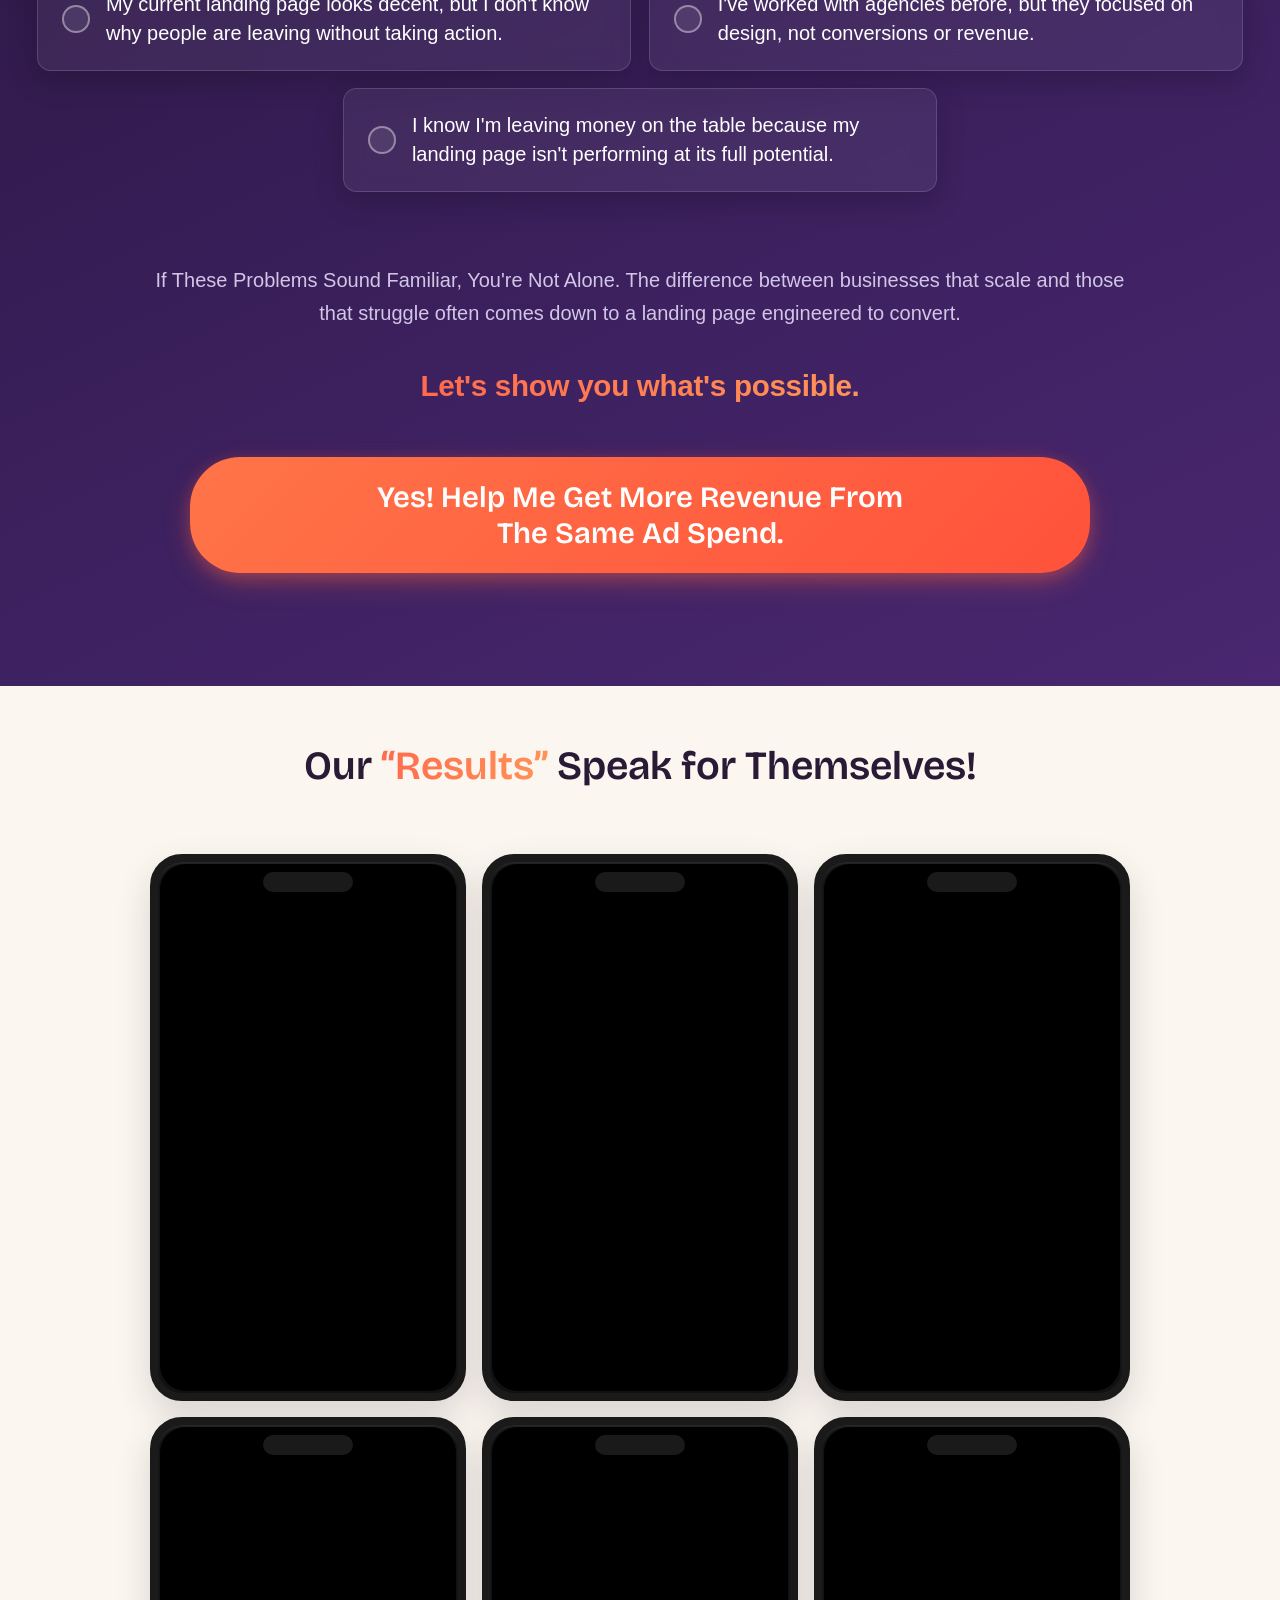
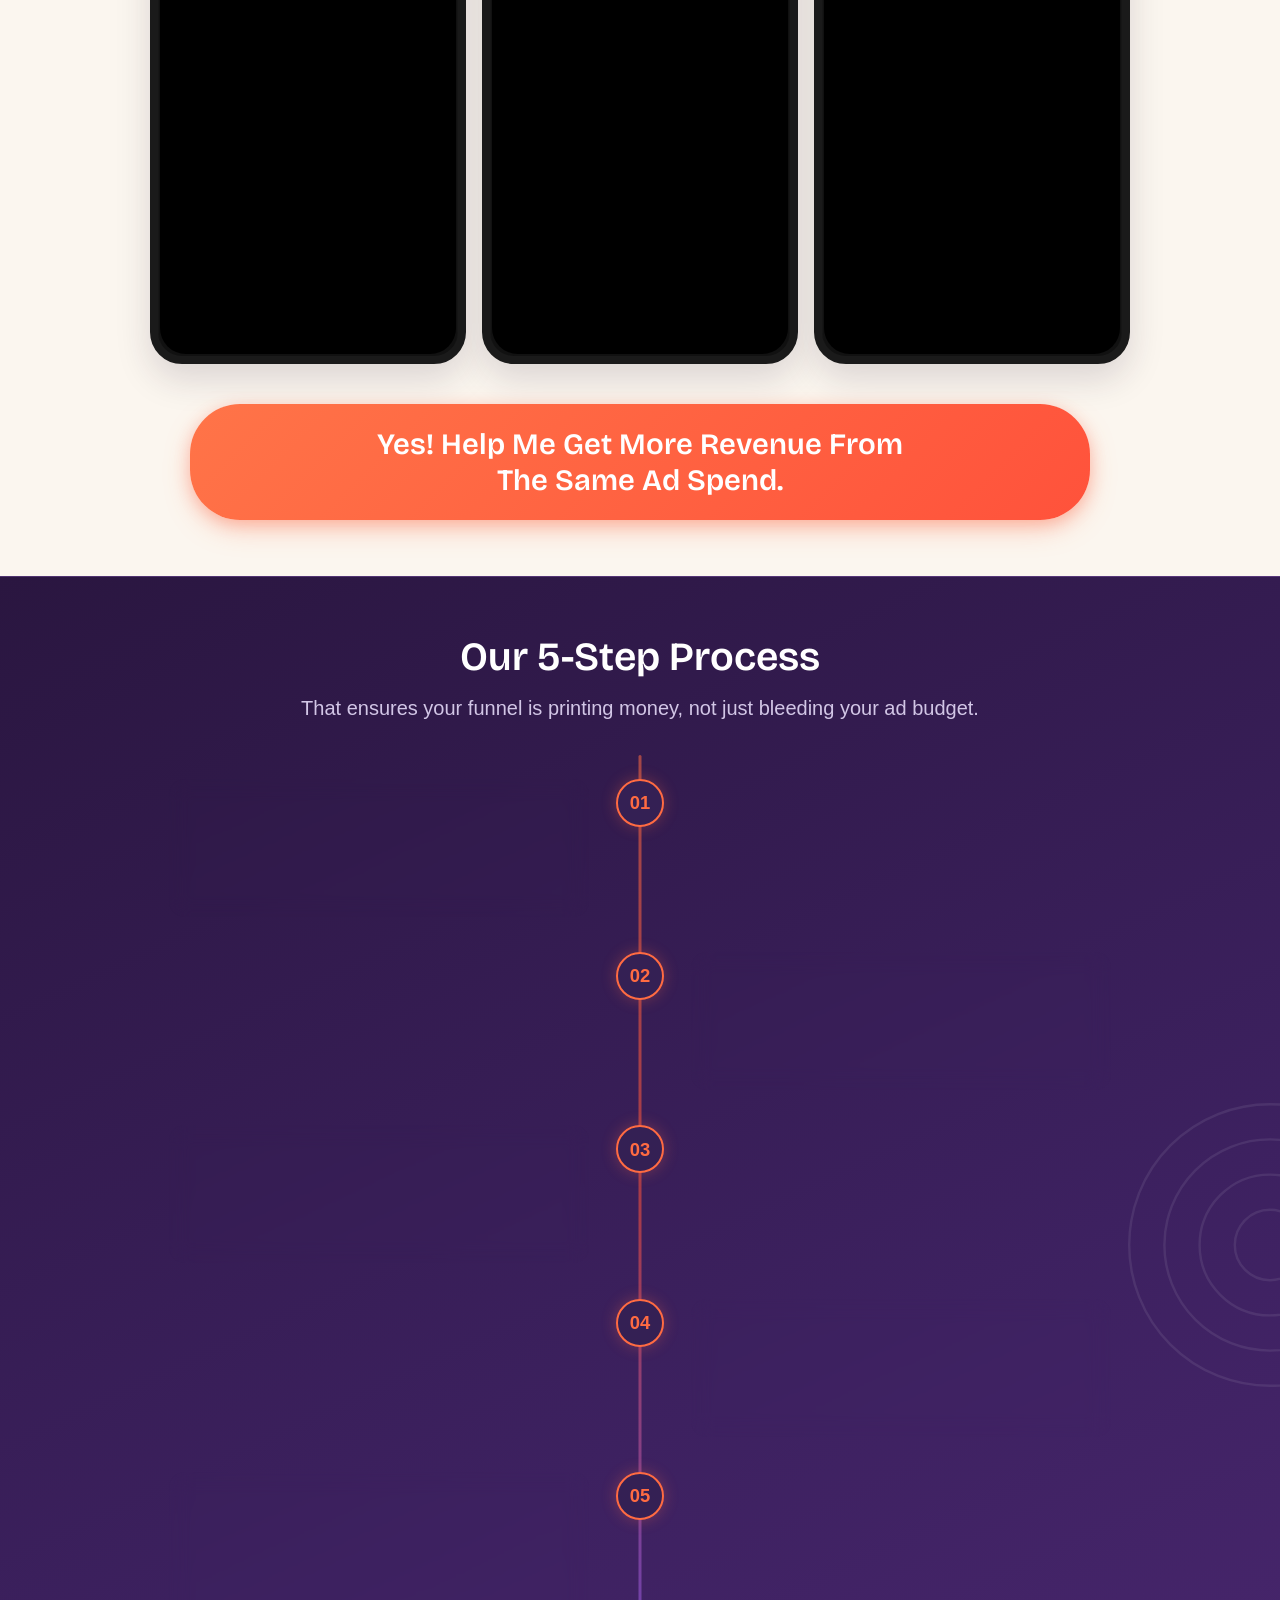
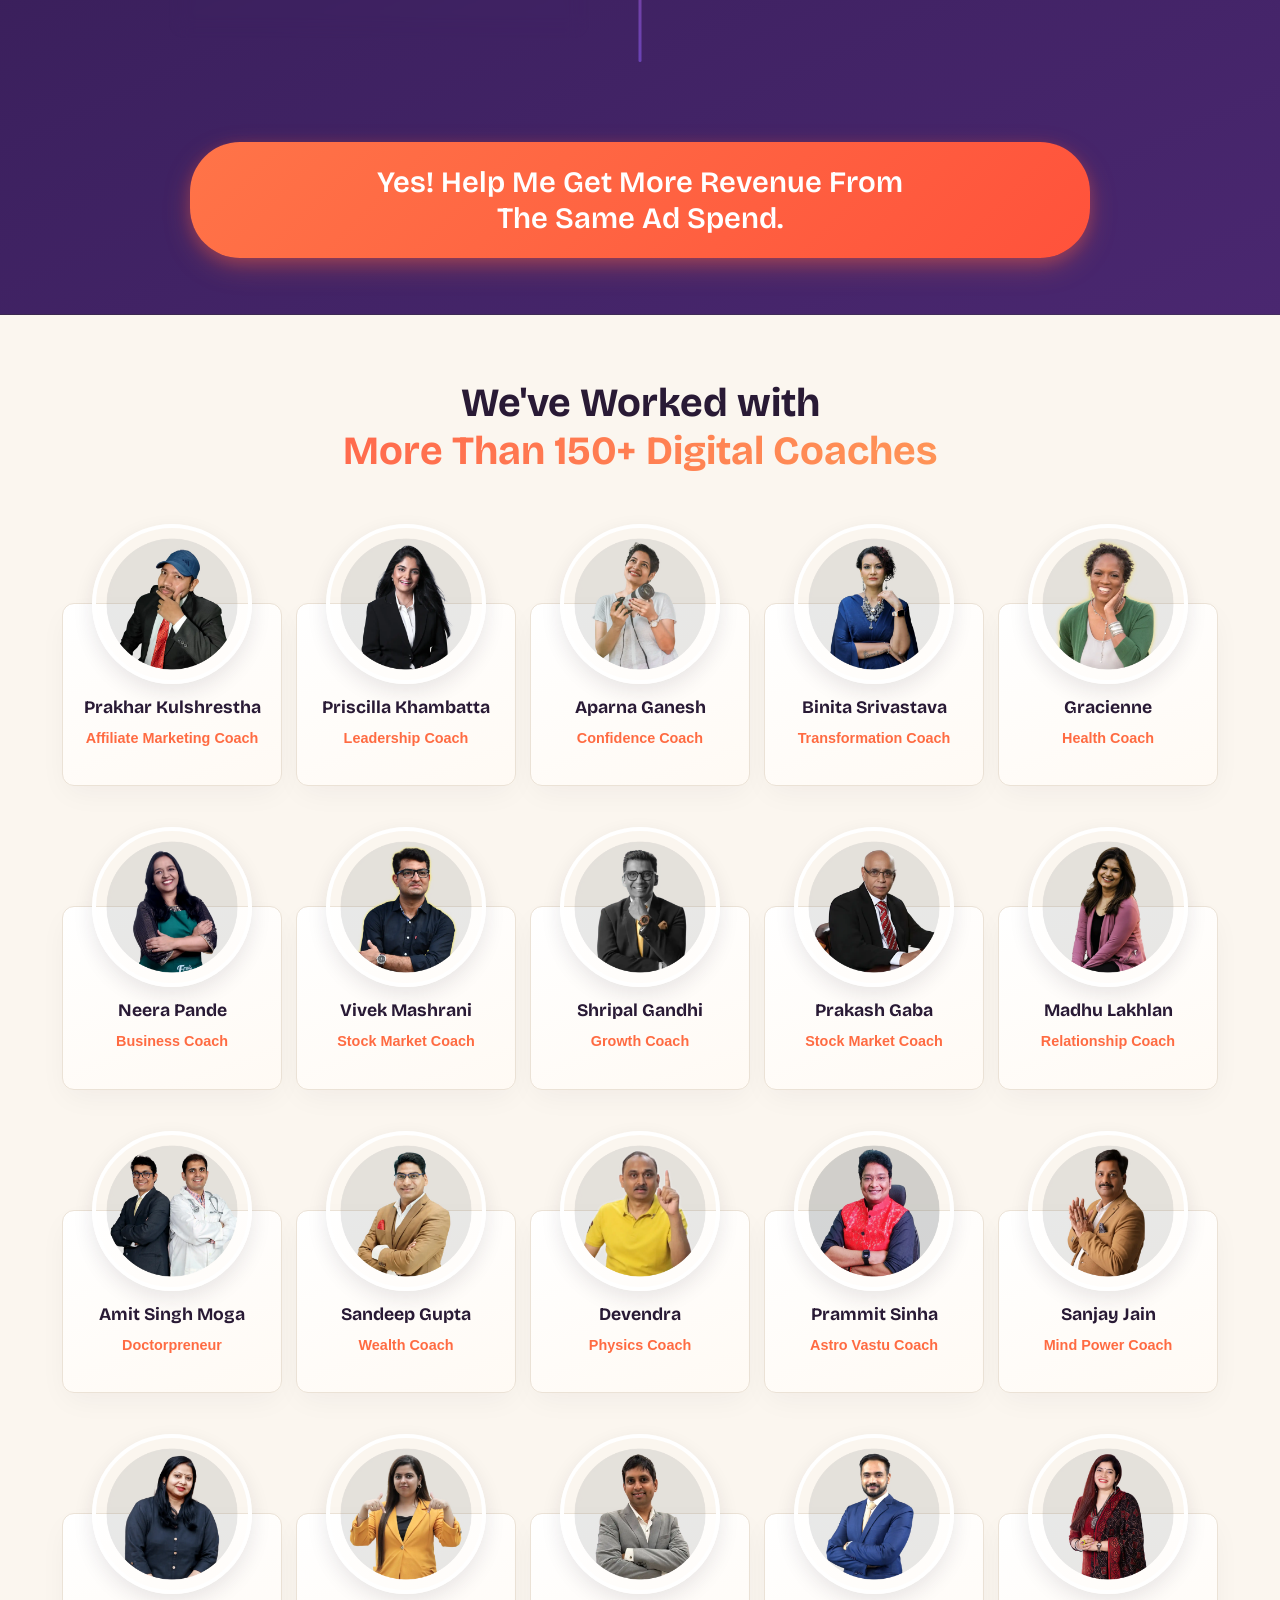
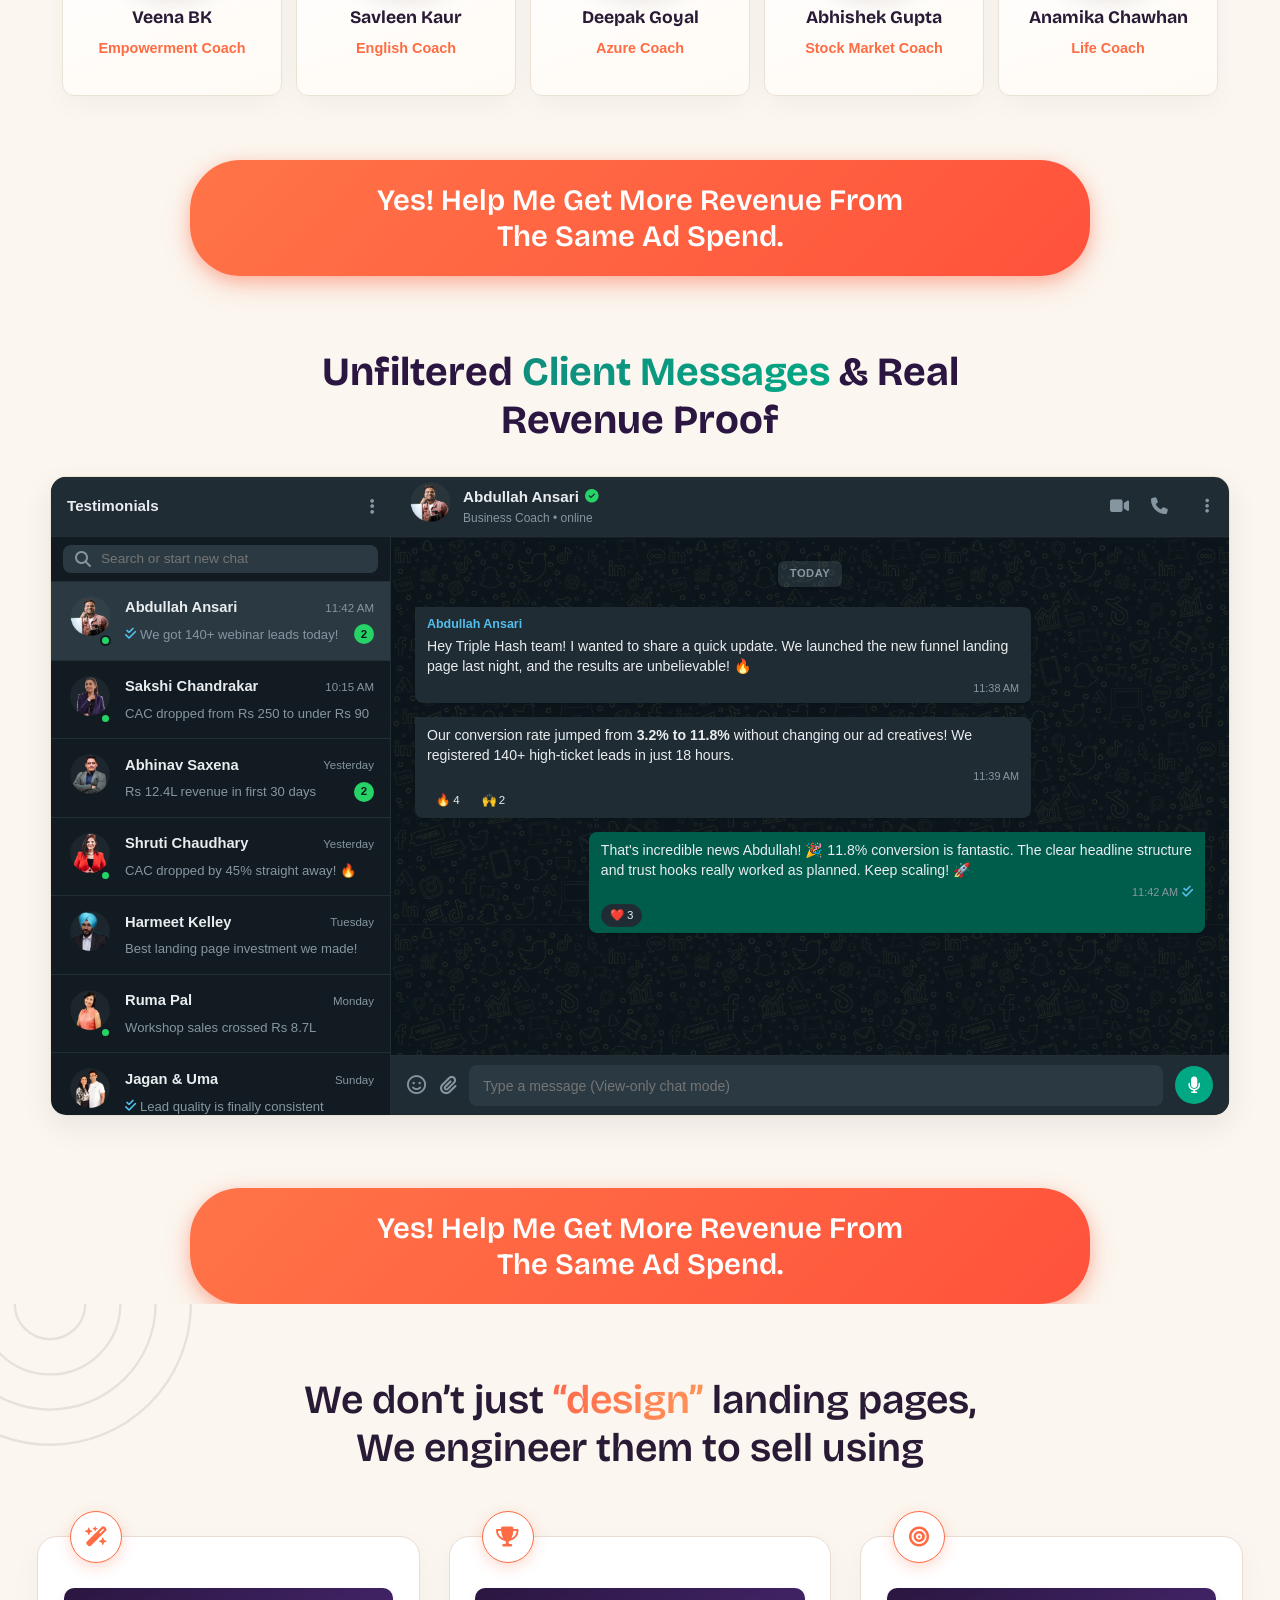
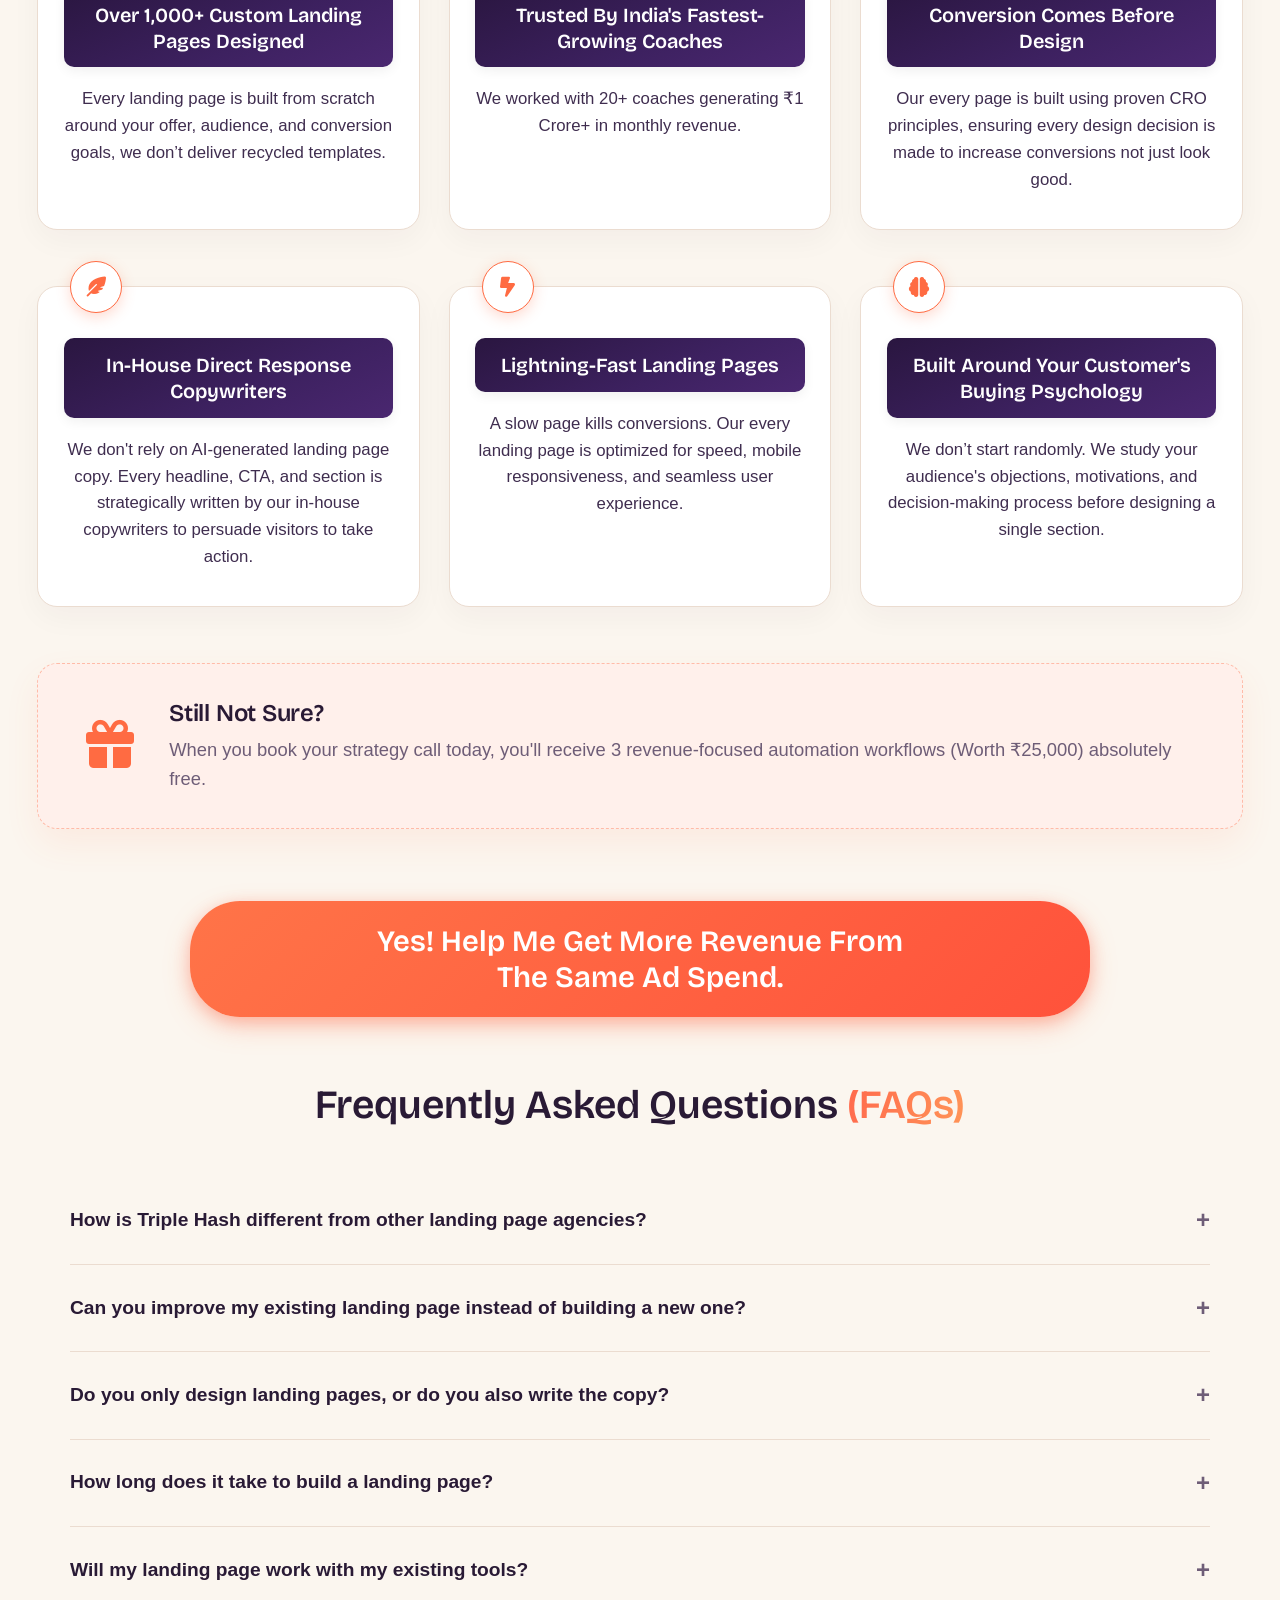
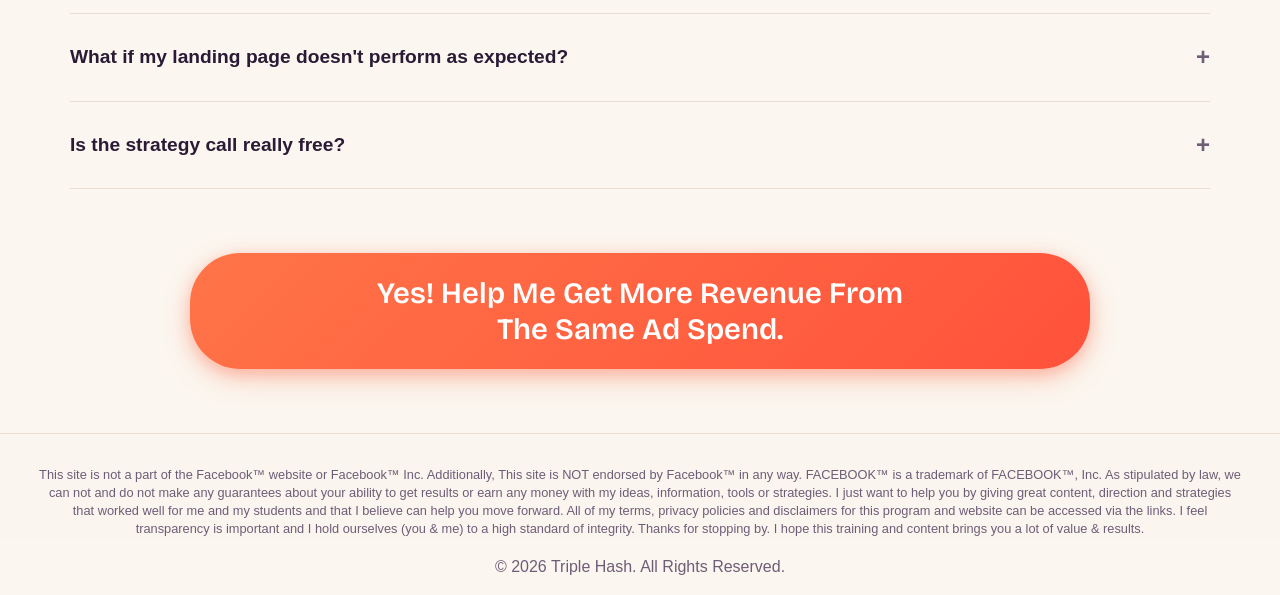
==== commit f73d7078: "Refactor code structure for improved readability and maintainability" ====
--- a/index.html
+++ b/index.html
@@ -62,7 +62,7 @@
         />
         <div class="hero-content">
           <div class="hero-tag fade-up">
-            Only for Coaches, Consultants and Trainers!
+            Only for Serious Coaches, Consultants and Trainers!
           </div>
           <h2 class="gradient-heading fade-up stagger-delay-1">
             We Can Prove That The Right Landing Page Can
@@ -100,12 +100,21 @@
 
         <div class="hero-video-container fade-up stagger-delay-3">
           <div class="hero-video-frame">
-            <iframe
-              src="https://www.youtube.com/embed/JcOecO8n6mQ?si=zVP6VM5-xhNVxHID"
-              title="Video player"
-              allow="autoplay; fullscreen; encrypted-media; picture-in-picture"
-              allowfullscreen
-            ></iframe>
+            <button
+              type="button"
+              class="hero-video-poster"
+              data-src="https://video.gumlet.io/6ac4f3086d6d4d08c60d1496/6aca2b96fbce4d9ff0095668/main.mp4"
+              aria-label="Play video"
+            >
+              <img
+                src="./image/thumbnail.webp"
+                alt="Video thumbnail"
+                width="1672"
+                height="941"
+                fetchpriority="high"
+              />
+              <span class="hero-video-play" aria-hidden="true"></span>
+            </button>
           </div>
         </div>
       </section>
--- a/style.css
+++ b/style.css
@@ -307,6 +307,11 @@
   line-height: 1.4;
 }
 
+.v1{
+  max-width: 1070px;
+  margin: 0 auto;
+}
+
 /* ===== HERO HORIZONTAL VIDEO CONTAINER ===== */
 .hero-video-container {
   max-width: 900px;
@@ -350,6 +355,52 @@
   border: 0;
   outline: 0;
   border-radius: inherit;
+}
+
+.hero-video-poster {
+  position: absolute;
+  inset: 0;
+  width: 100%;
+  height: 100%;
+  padding: 0;
+  border: 0;
+  background: #000;
+  cursor: pointer;
+}
+
+.hero-video-poster img {
+  width: 100%;
+  height: 100%;
+  object-fit: cover;
+  display: block;
+}
+
+.hero-video-play {
+  position: absolute;
+  top: 50%;
+  left: 50%;
+  width: 72px;
+  height: 72px;
+  transform: translate(-50%, -50%);
+  border-radius: 50%;
+  background: #ff6b42;
+  box-shadow: 0 8px 24px rgba(0, 0, 0, 0.35);
+  transition: transform 0.2s ease;
+}
+
+.hero-video-play::after {
+  content: "";
+  position: absolute;
+  top: 50%;
+  left: 50%;
+  transform: translate(-35%, -50%);
+  border-style: solid;
+  border-width: 14px 0 14px 22px;
+  border-color: transparent transparent transparent #fff;
+}
+
+.hero-video-poster:hover .hero-video-play {
+  transform: translate(-50%, -50%) scale(1.08);
 }
 
 .highlight {
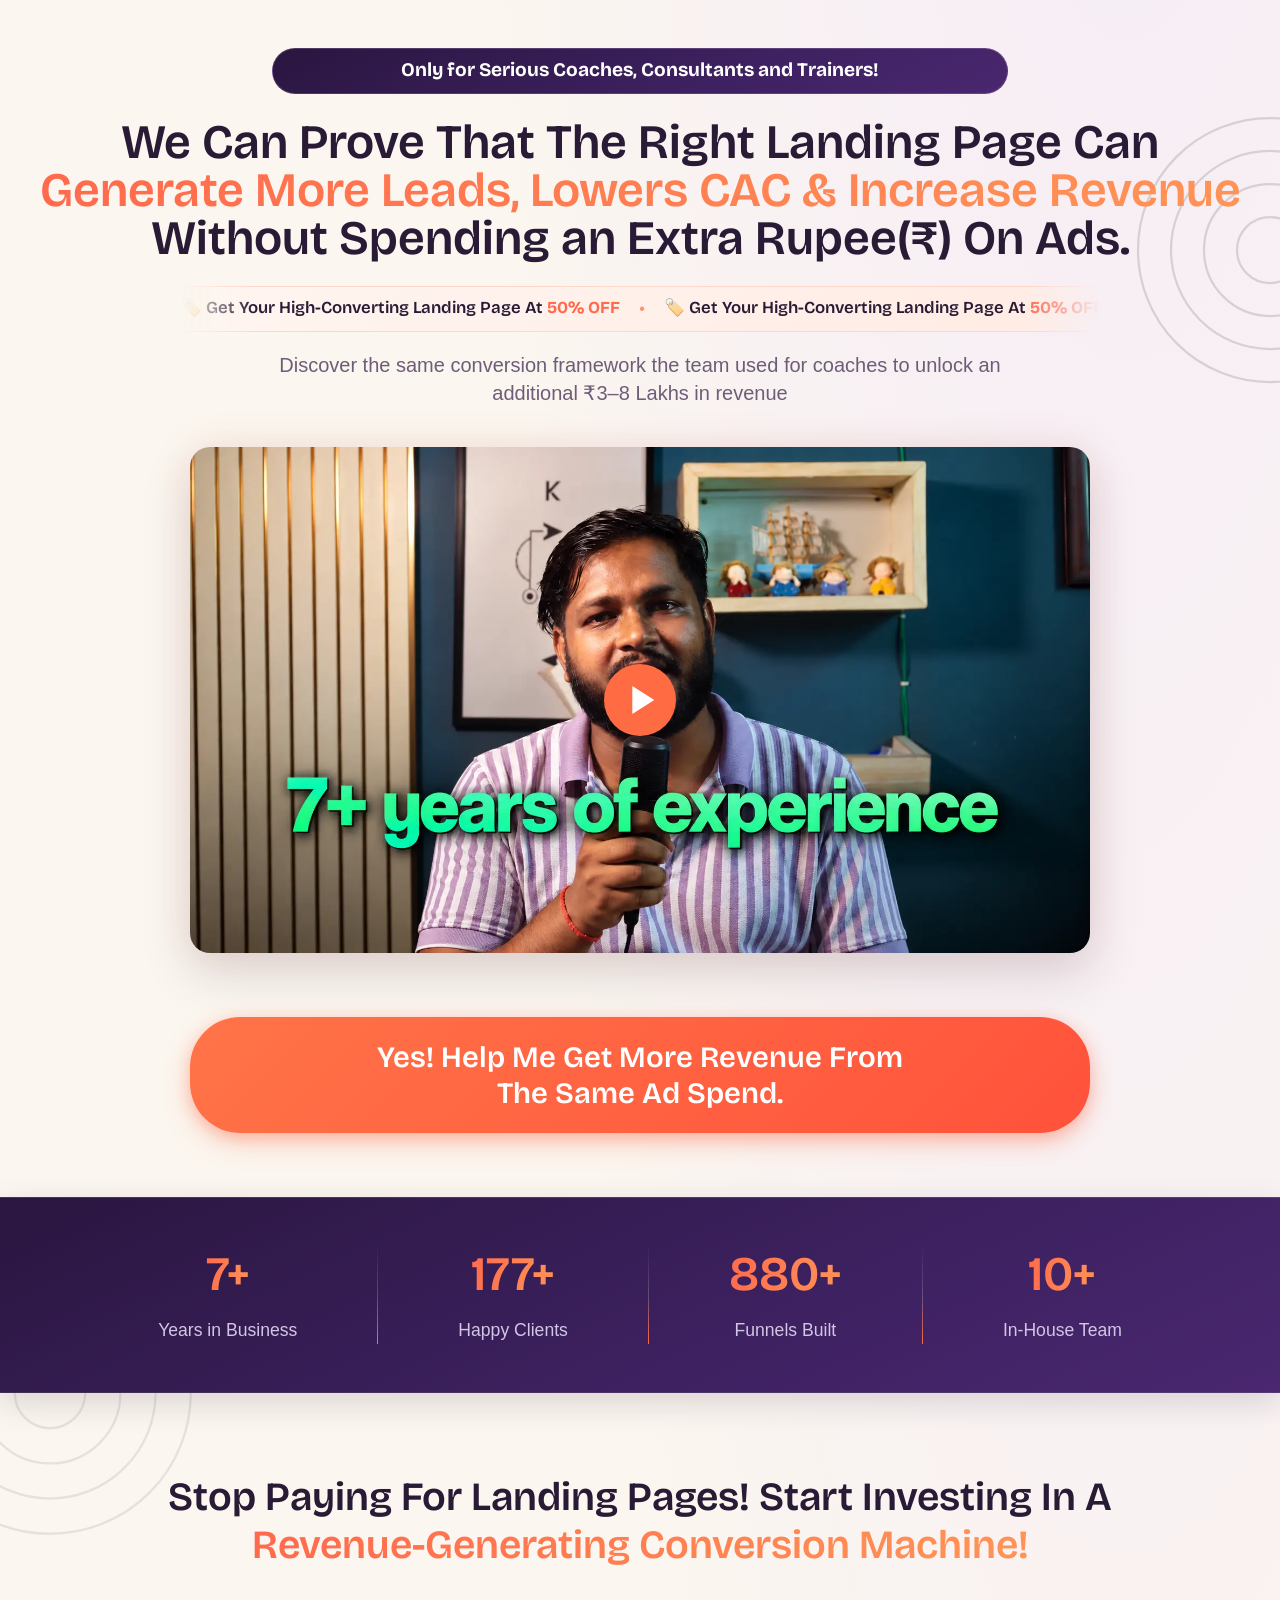
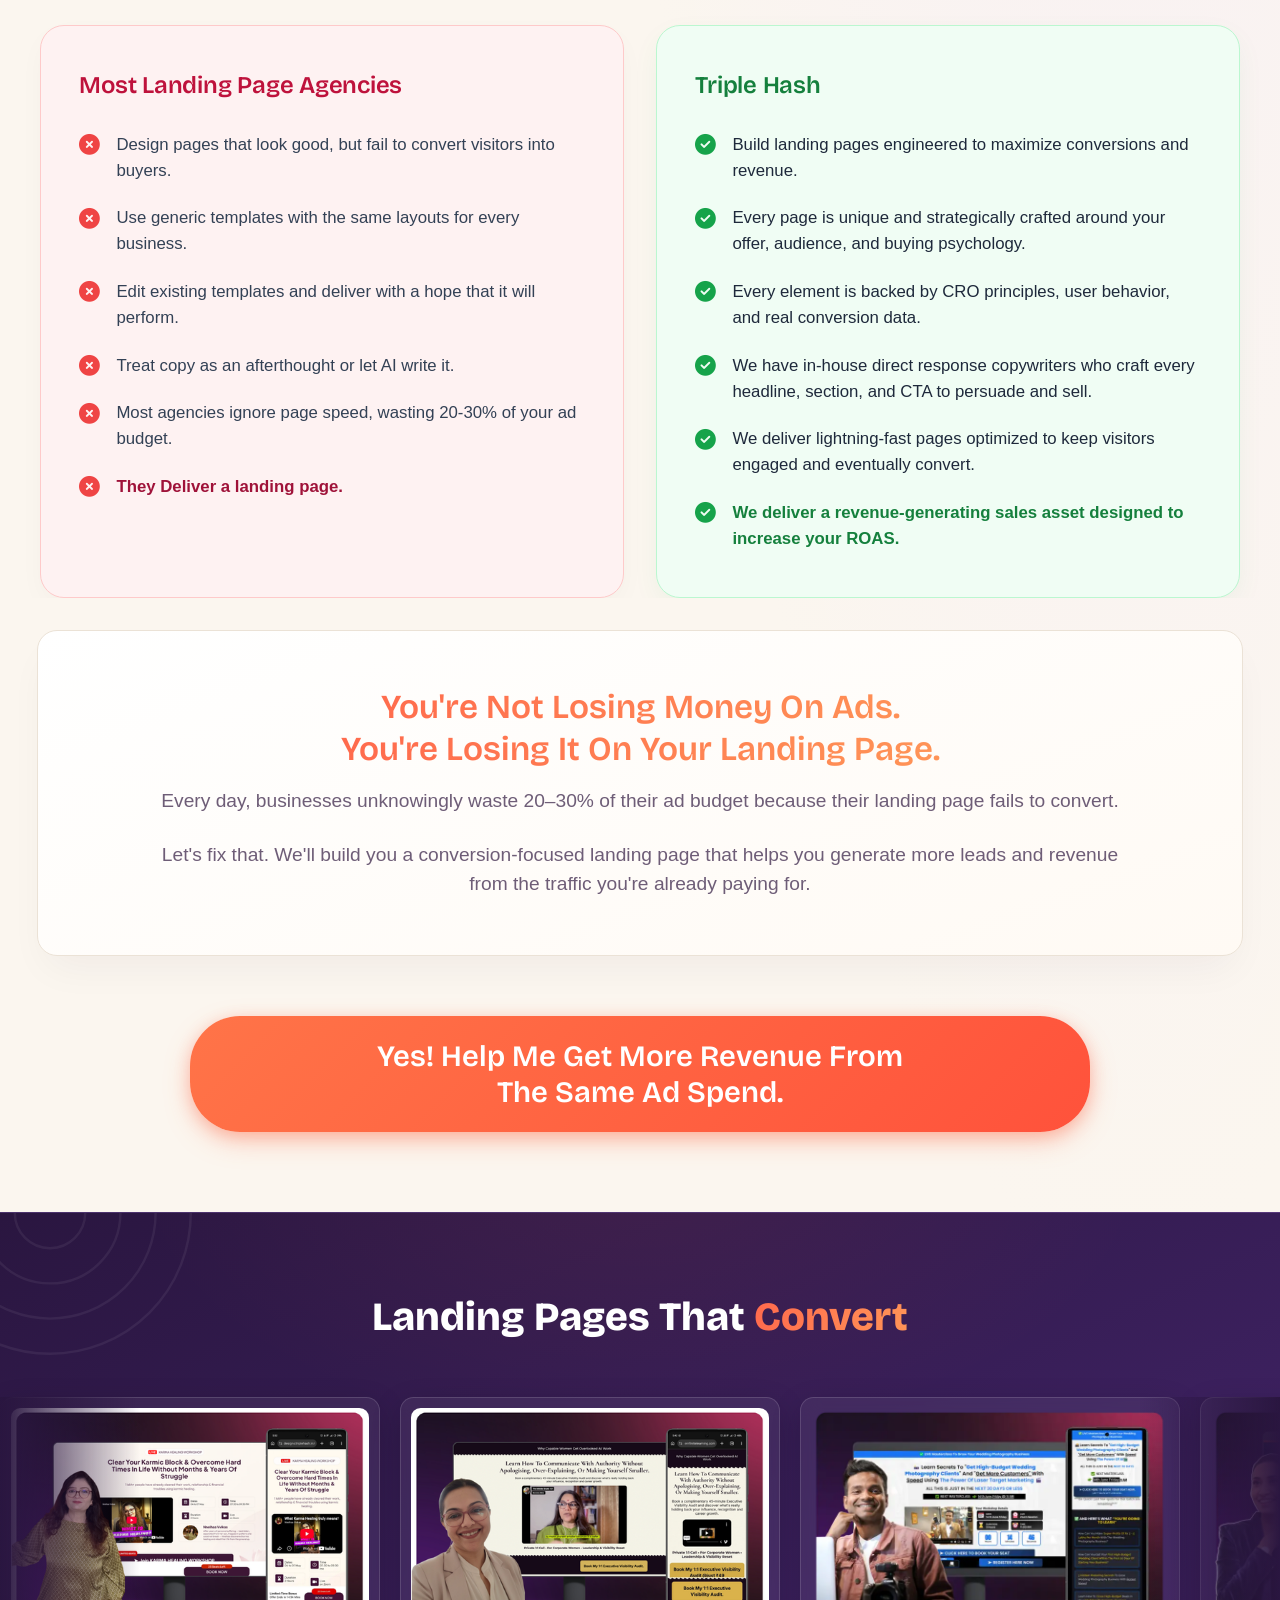
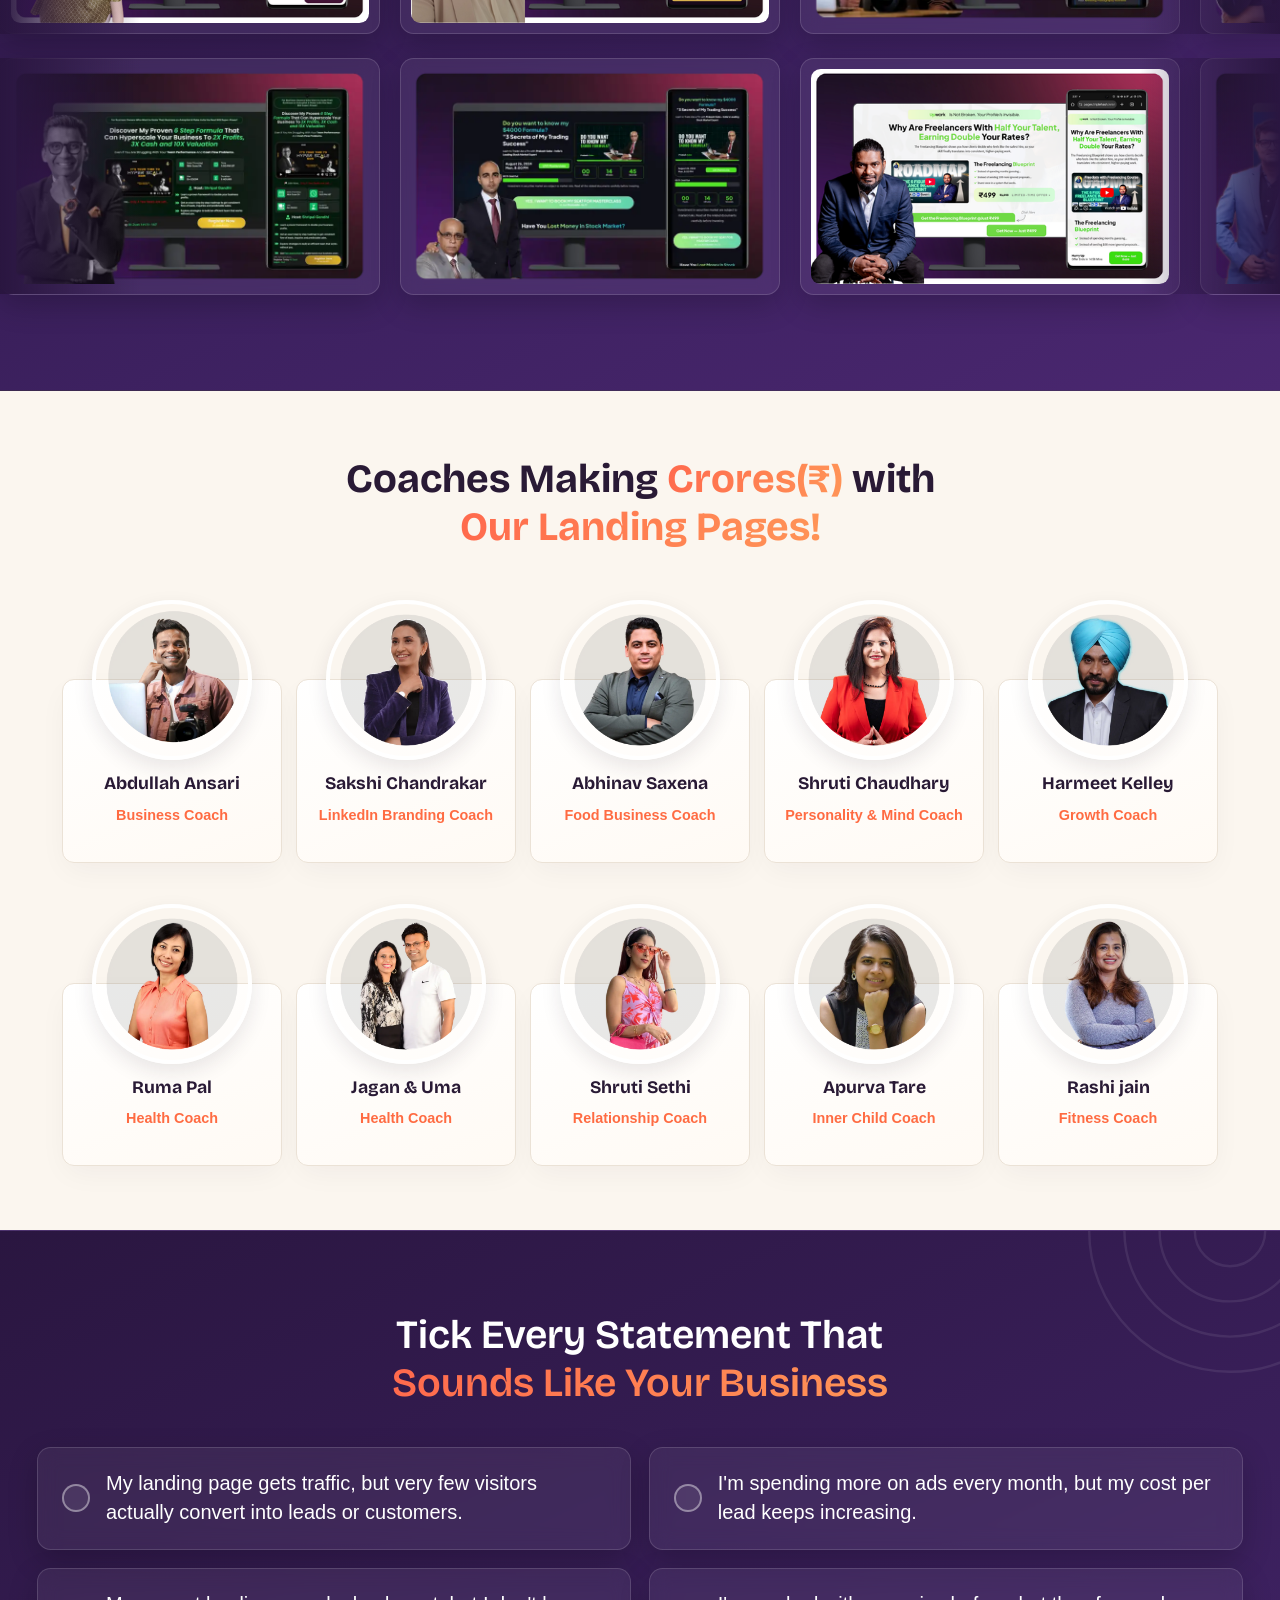
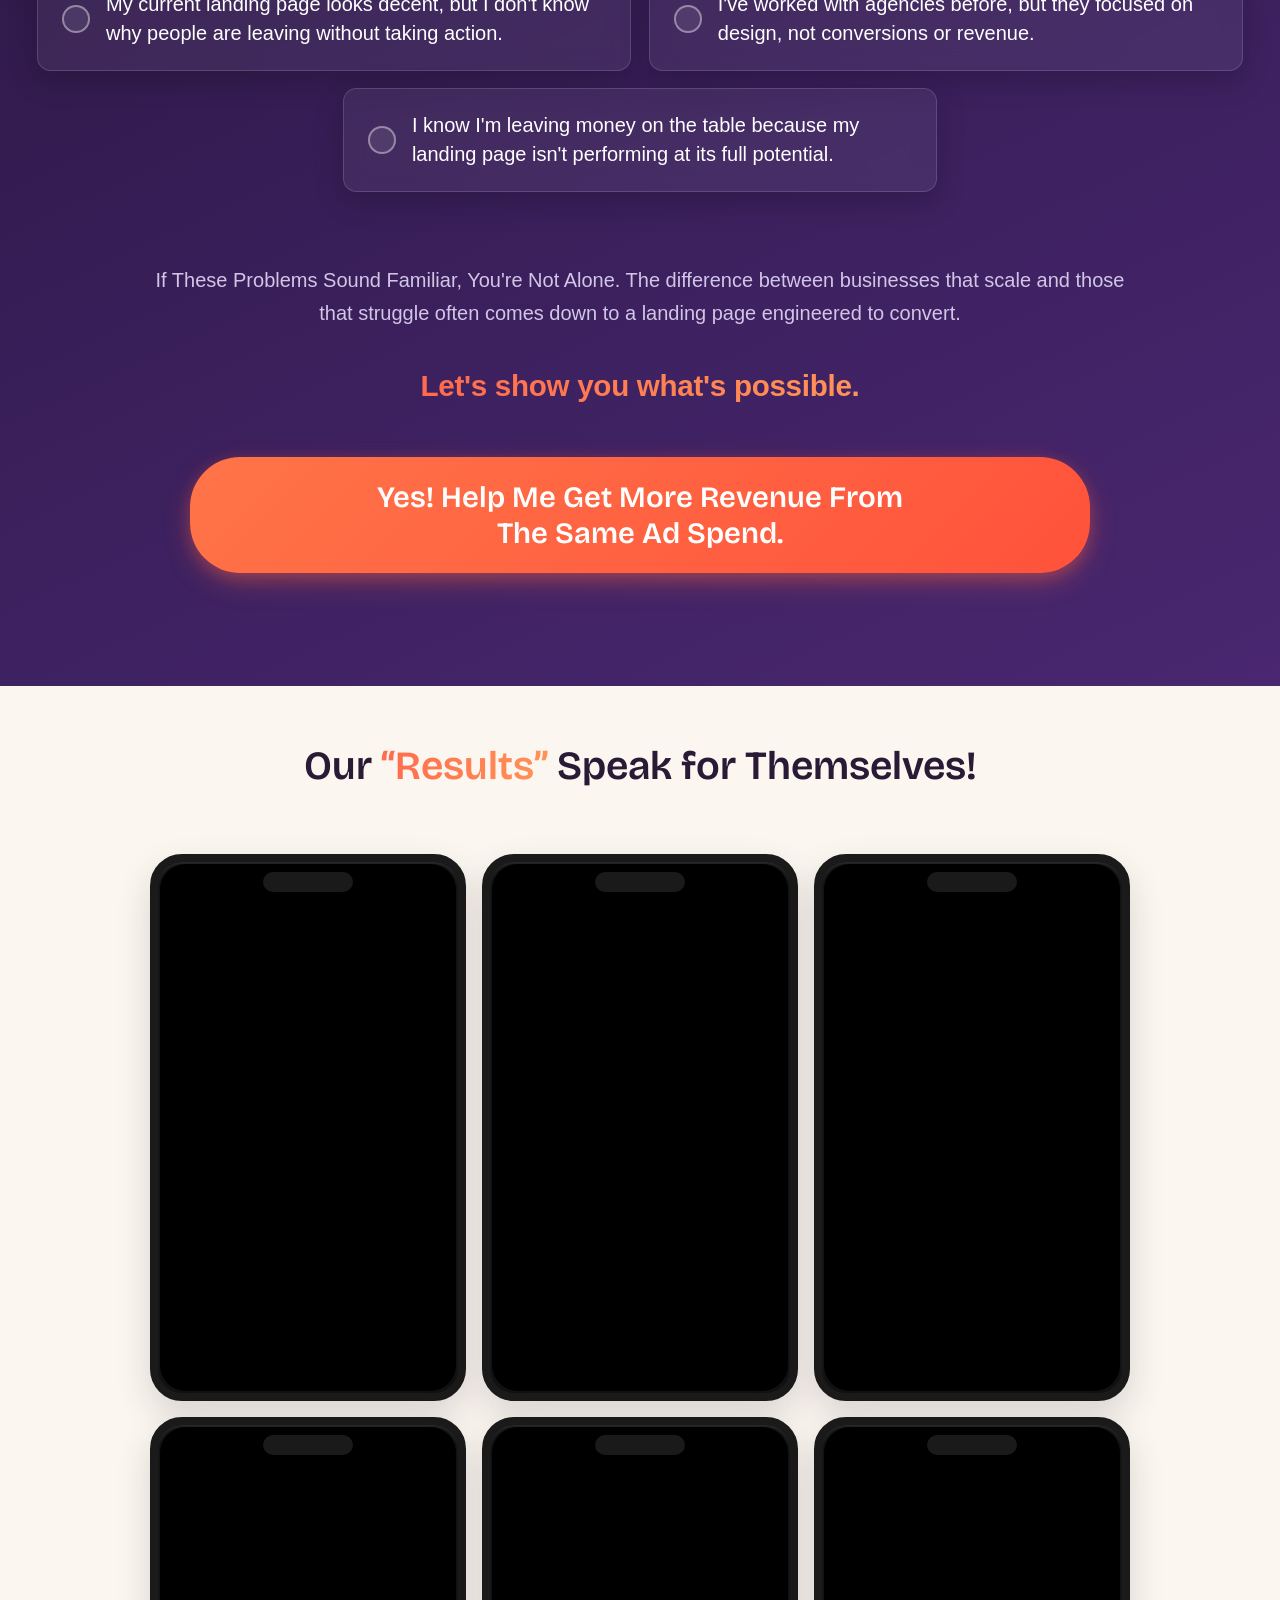
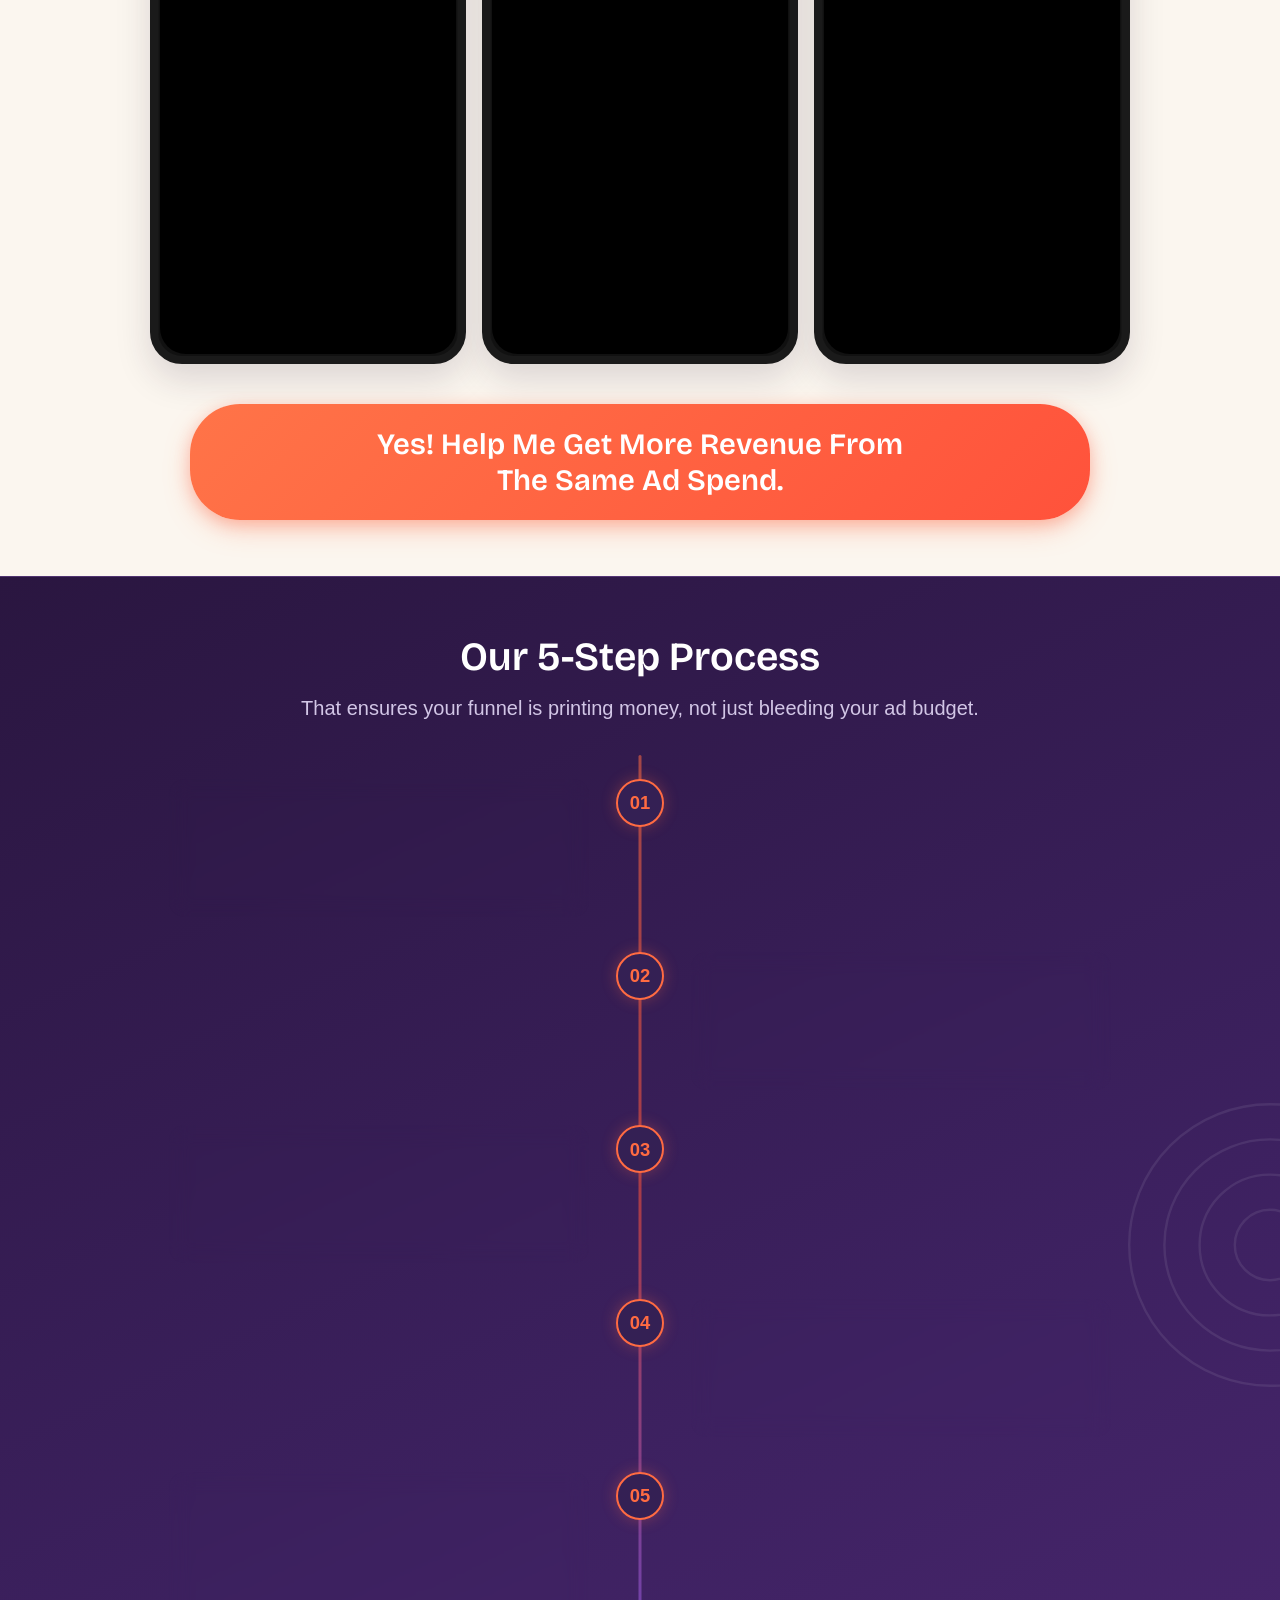
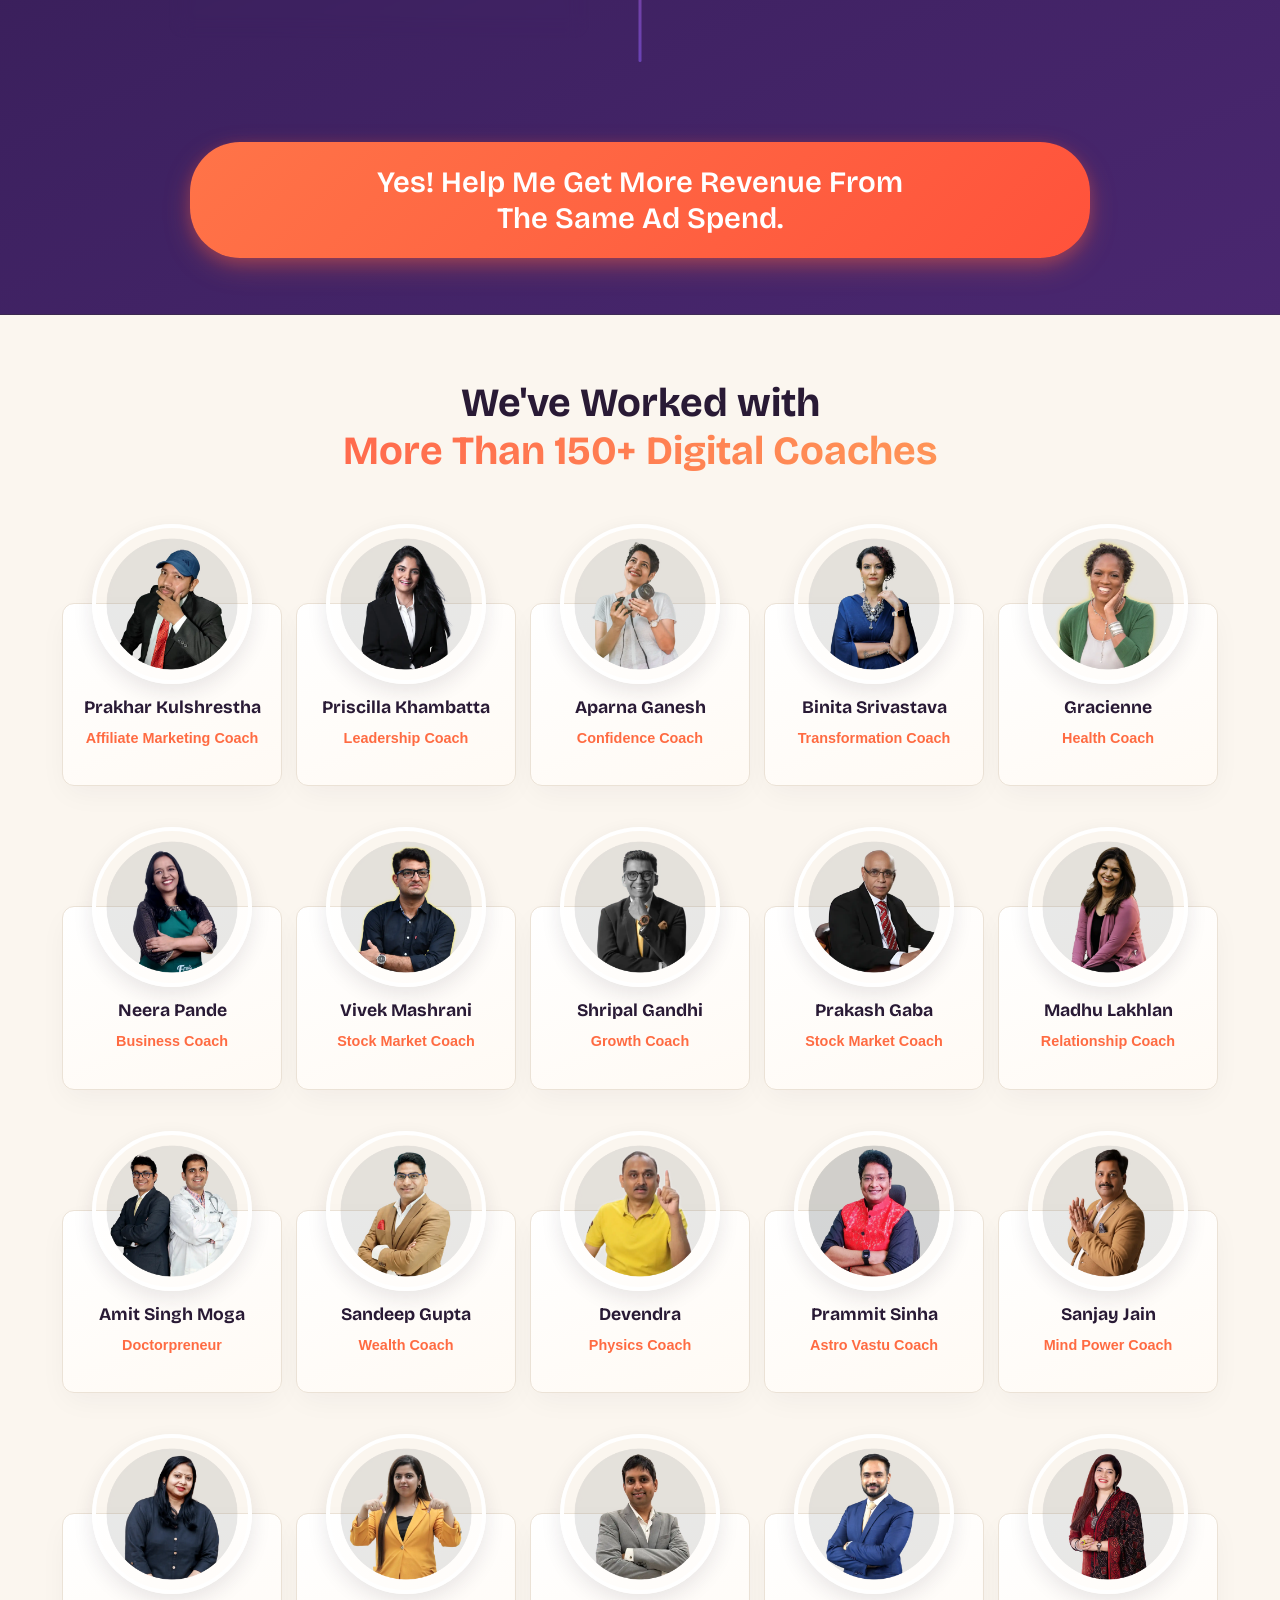
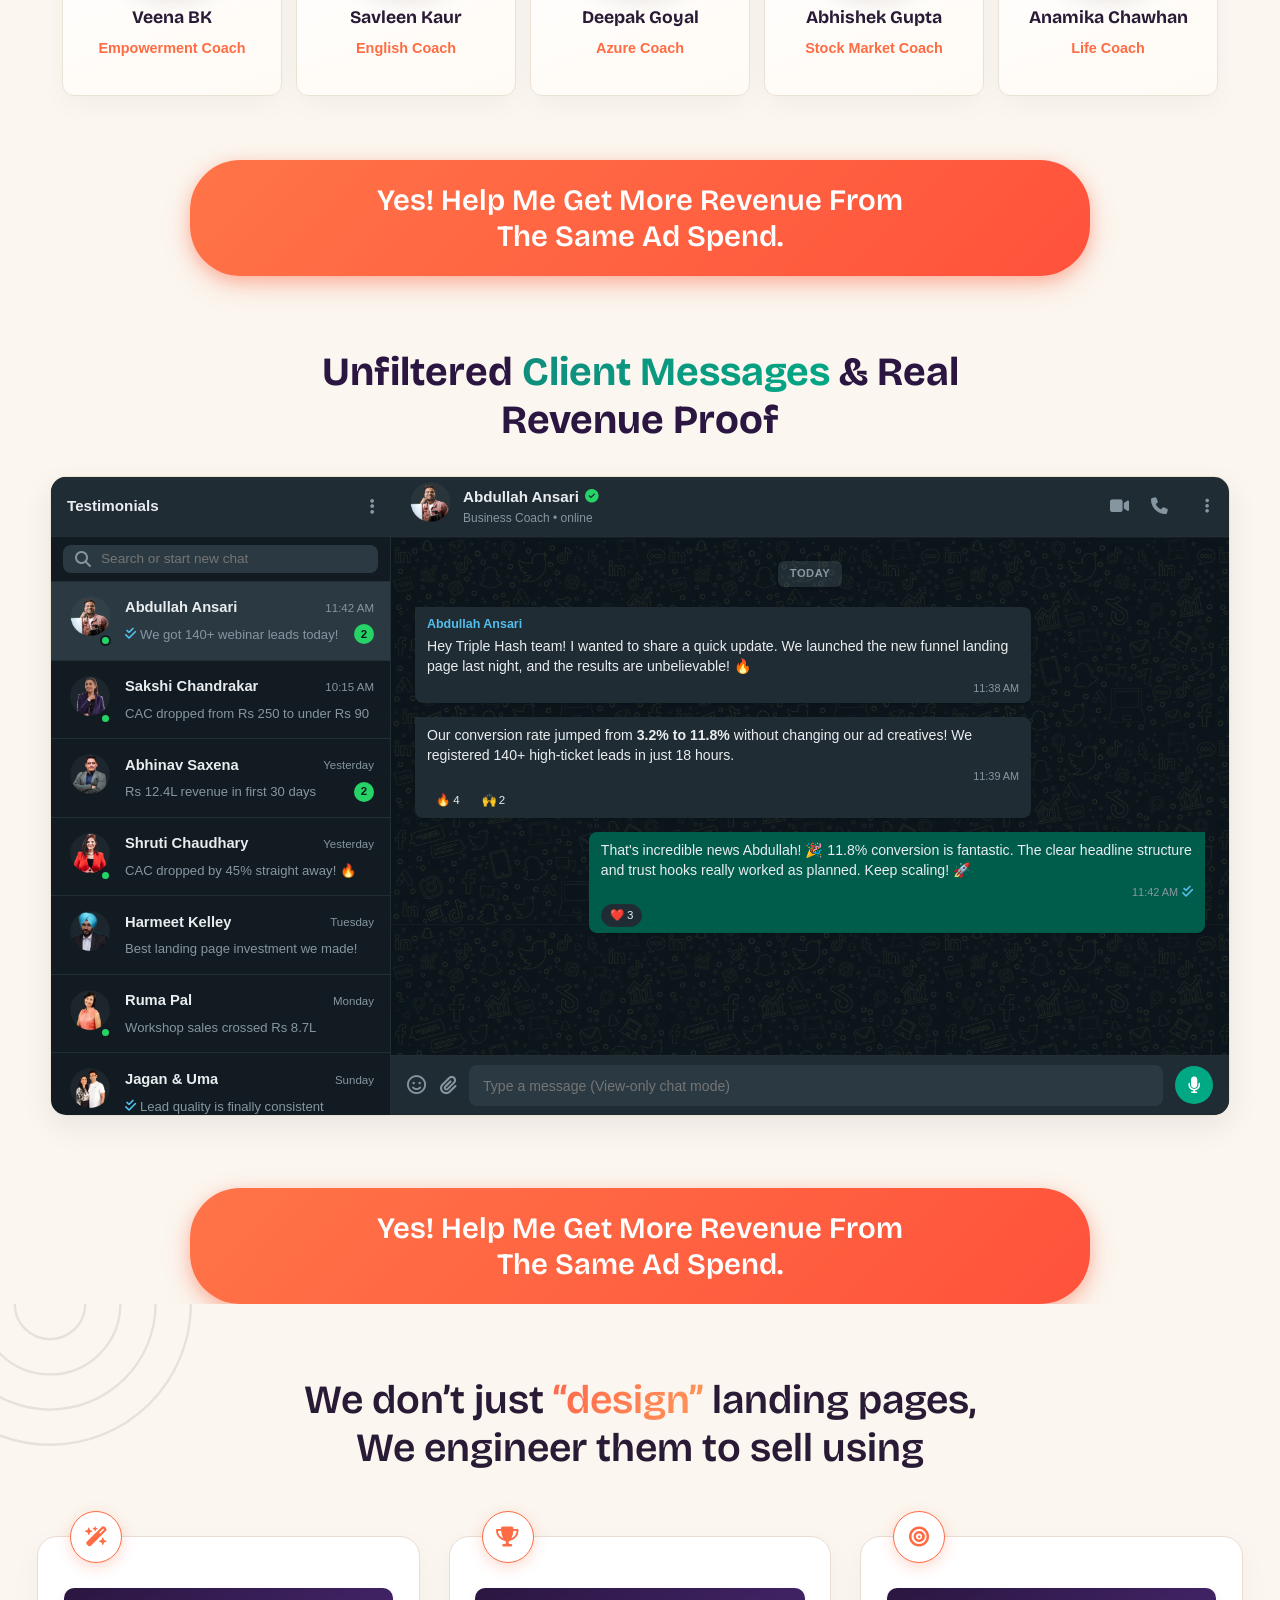
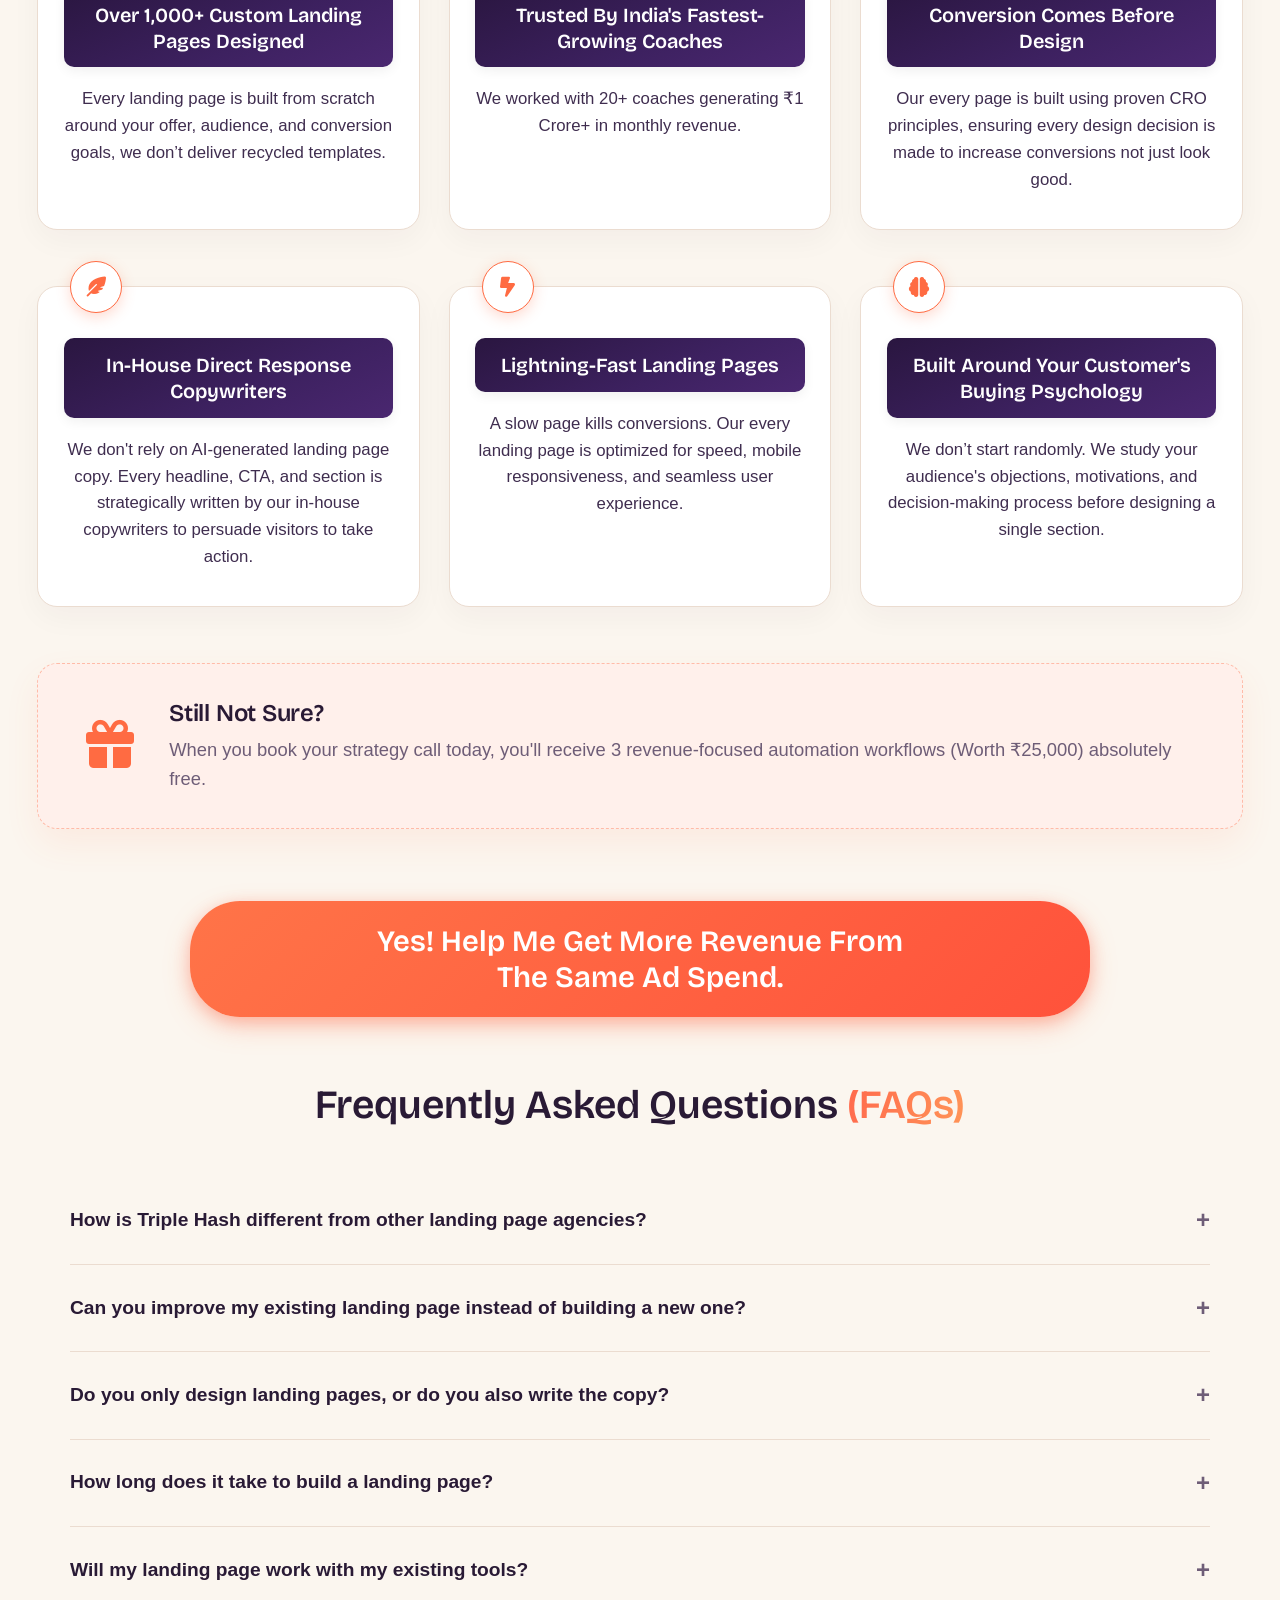
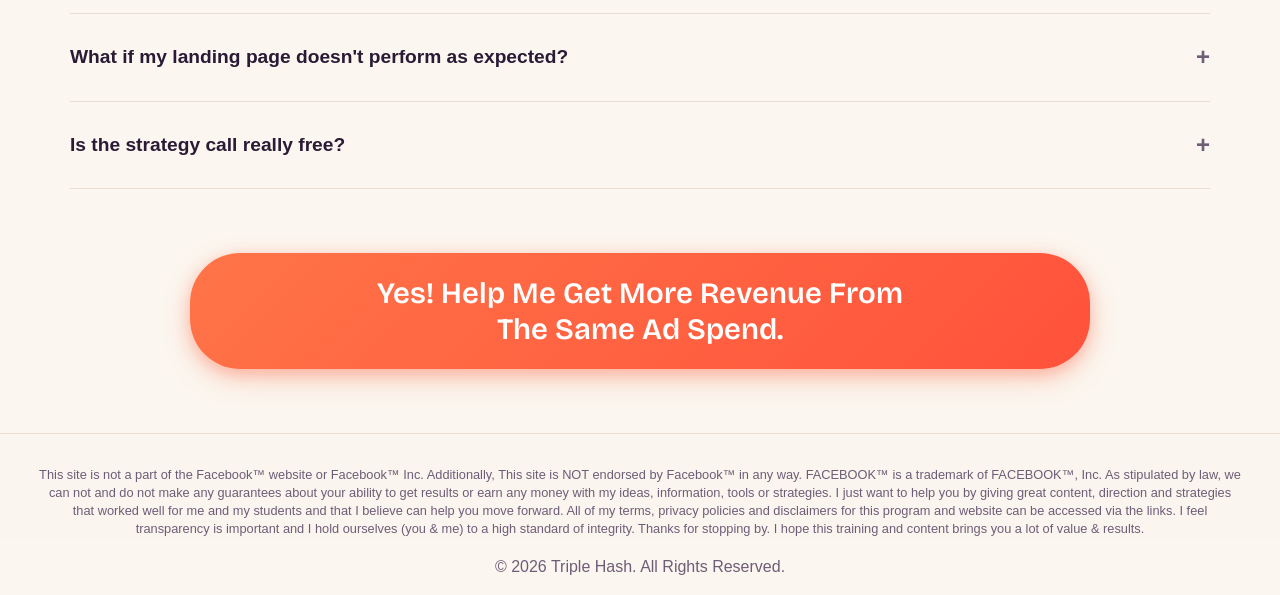
==== commit 3217fd11: "video links" ====
--- a/index.html
+++ b/index.html
@@ -691,7 +691,7 @@
                   <iframe
                     width="326"
                     height="642"
-                    src="https://play.hashboard.in/embed?video=Hxd19hWiMY8&ratio=9%2F16"
+                    src="https://video.gumlet.io/6ac4f3086d6d4d08c60d1496/6aca320d44d03bebd9411574/main.mp4"
                     title="Abdullah Ansari"
                     frameborder="0"
                     allow="
@@ -715,8 +715,8 @@
                   <iframe
                     width="326"
                     height="642"
-                    src="https://play.hashboard.in/embed?video=Bhb5edo84Qc&ratio=9%2F16"
-                    title="Marketizers"
+                    src="https://video.gumlet.io/6ac4f3086d6d4d08c60d1496/6aca320dfbce4d9ff0095f89/main.mp4"
+                    title="Jagan"
                     frameborder="0"
                     allow="
                       accelerometer;
@@ -740,7 +740,7 @@
                   <iframe
                     width="326"
                     height="642"
-                    src="https://play.hashboard.in/embed?video=HVG_n-ANinM&ratio=9%2F16"
+                    src="https://video.gumlet.io/6ac4f3086d6d4d08c60d1496/6aca320d689a80cf2e442326/main.mp4"
                     title="Sakshi Chandrakar"
                     frameborder="0"
                     allow="
@@ -765,8 +765,8 @@
                   <iframe
                     width="326"
                     height="642"
-                    src="https://play.hashboard.in/embed?video=uPKjkrWH1JY&ratio=9%2F16"
-                    title="Priscilla Khambatta"
+                    src="https://video.gumlet.io/6ac4f3086d6d4d08c60d1496/6aca320d689a80cf2e442327/main.mp4"
+                    title="Harmeet Kelley"
                     frameborder="0"
                     allow="
                       accelerometer;
@@ -790,8 +790,8 @@
                   <iframe
                     width="326"
                     height="642"
-                    src="https://play.hashboard.in/embed?video=fTkQ22UwC_U&ratio=9%2F16"
-                    title="Gracienne Jean-Pierre"
+                    src="https://video.gumlet.io/6ac4f3086d6d4d08c60d1496/6aca320dfbce4d9ff0095f8b/main.mp4"
+                    title="Rahuul Bagiyaa"
                     frameborder="0"
                     allow="
                       accelerometer;
@@ -815,7 +815,7 @@
                   <iframe
                     width="326"
                     height="642"
-                    src="https://play.hashboard.in/embed?video=f1xkmWzi5G8&ratio=9%2F16"
+                    src="https://video.gumlet.io/6ac4f3086d6d4d08c60d1496/6aca320dfbce4d9ff0095f88/main.mp4"
                     title="Ruma Pal"
                     frameborder="0"
                     allow="
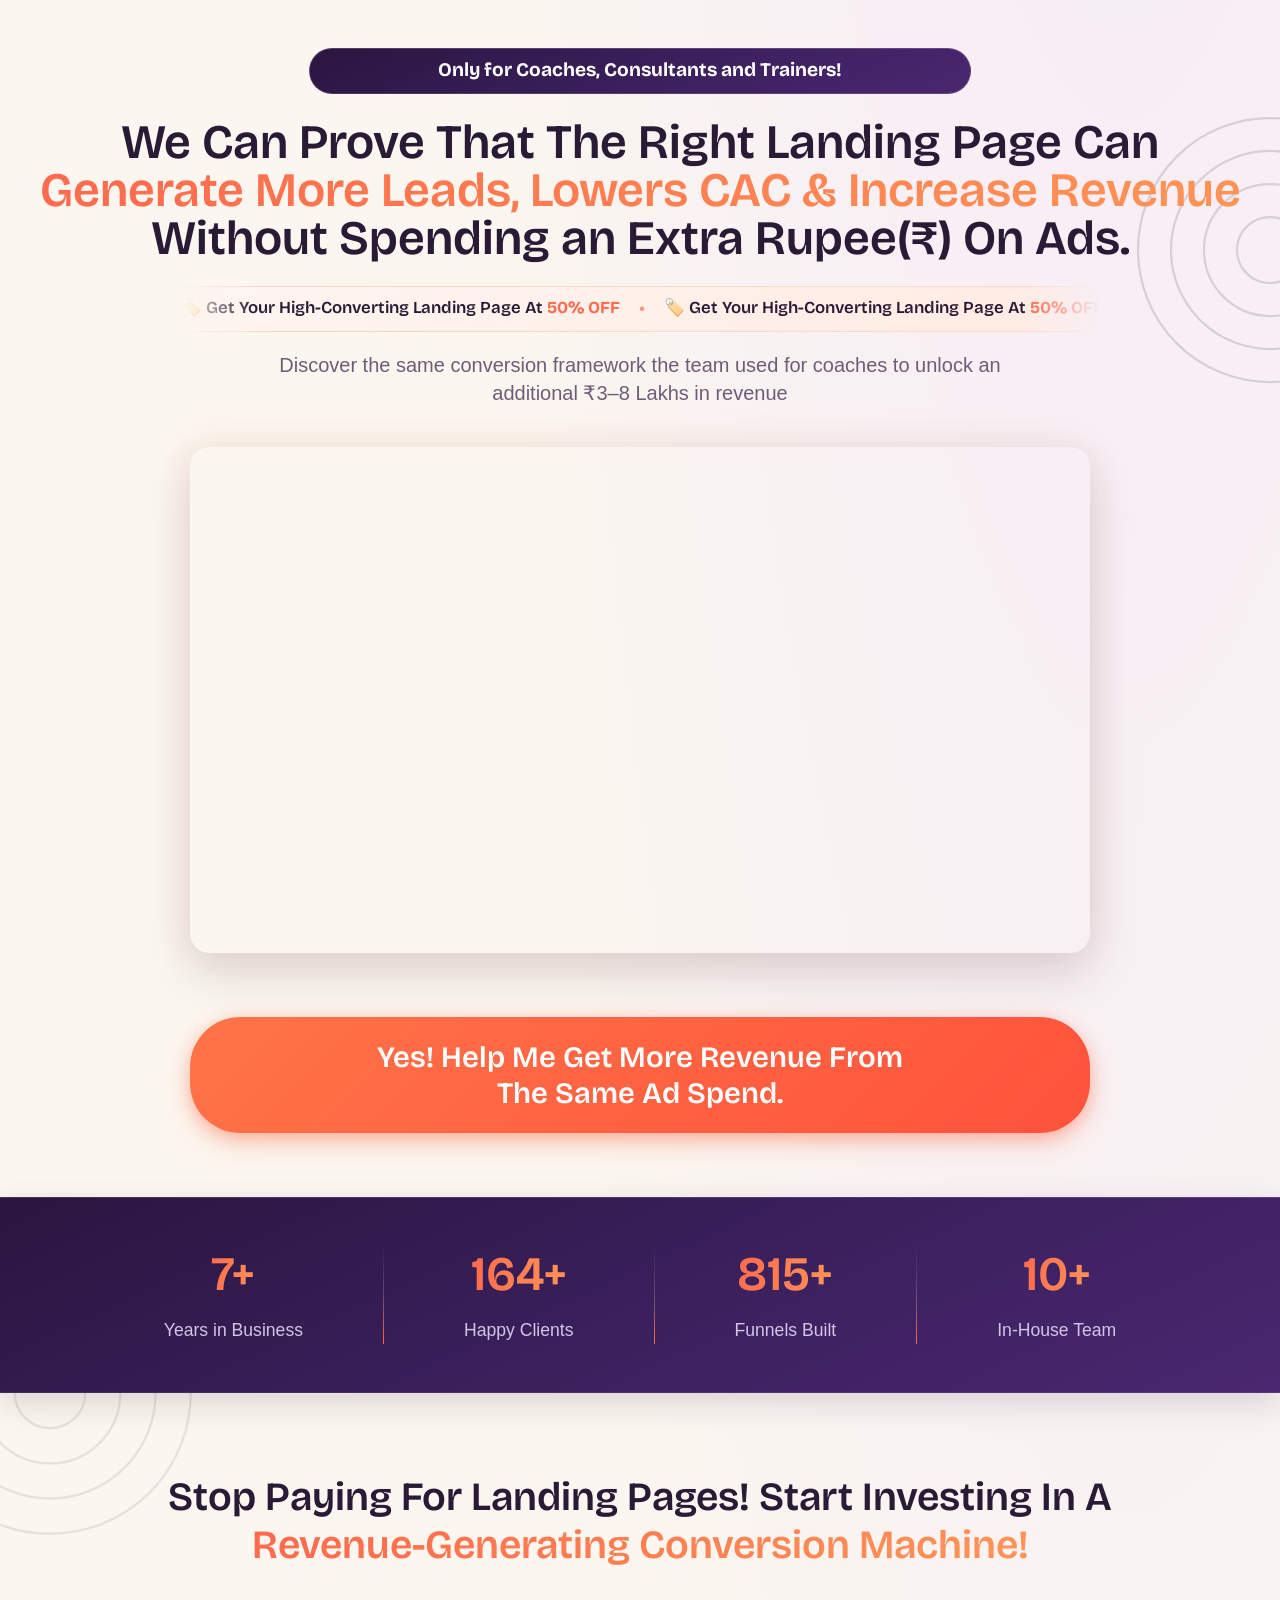
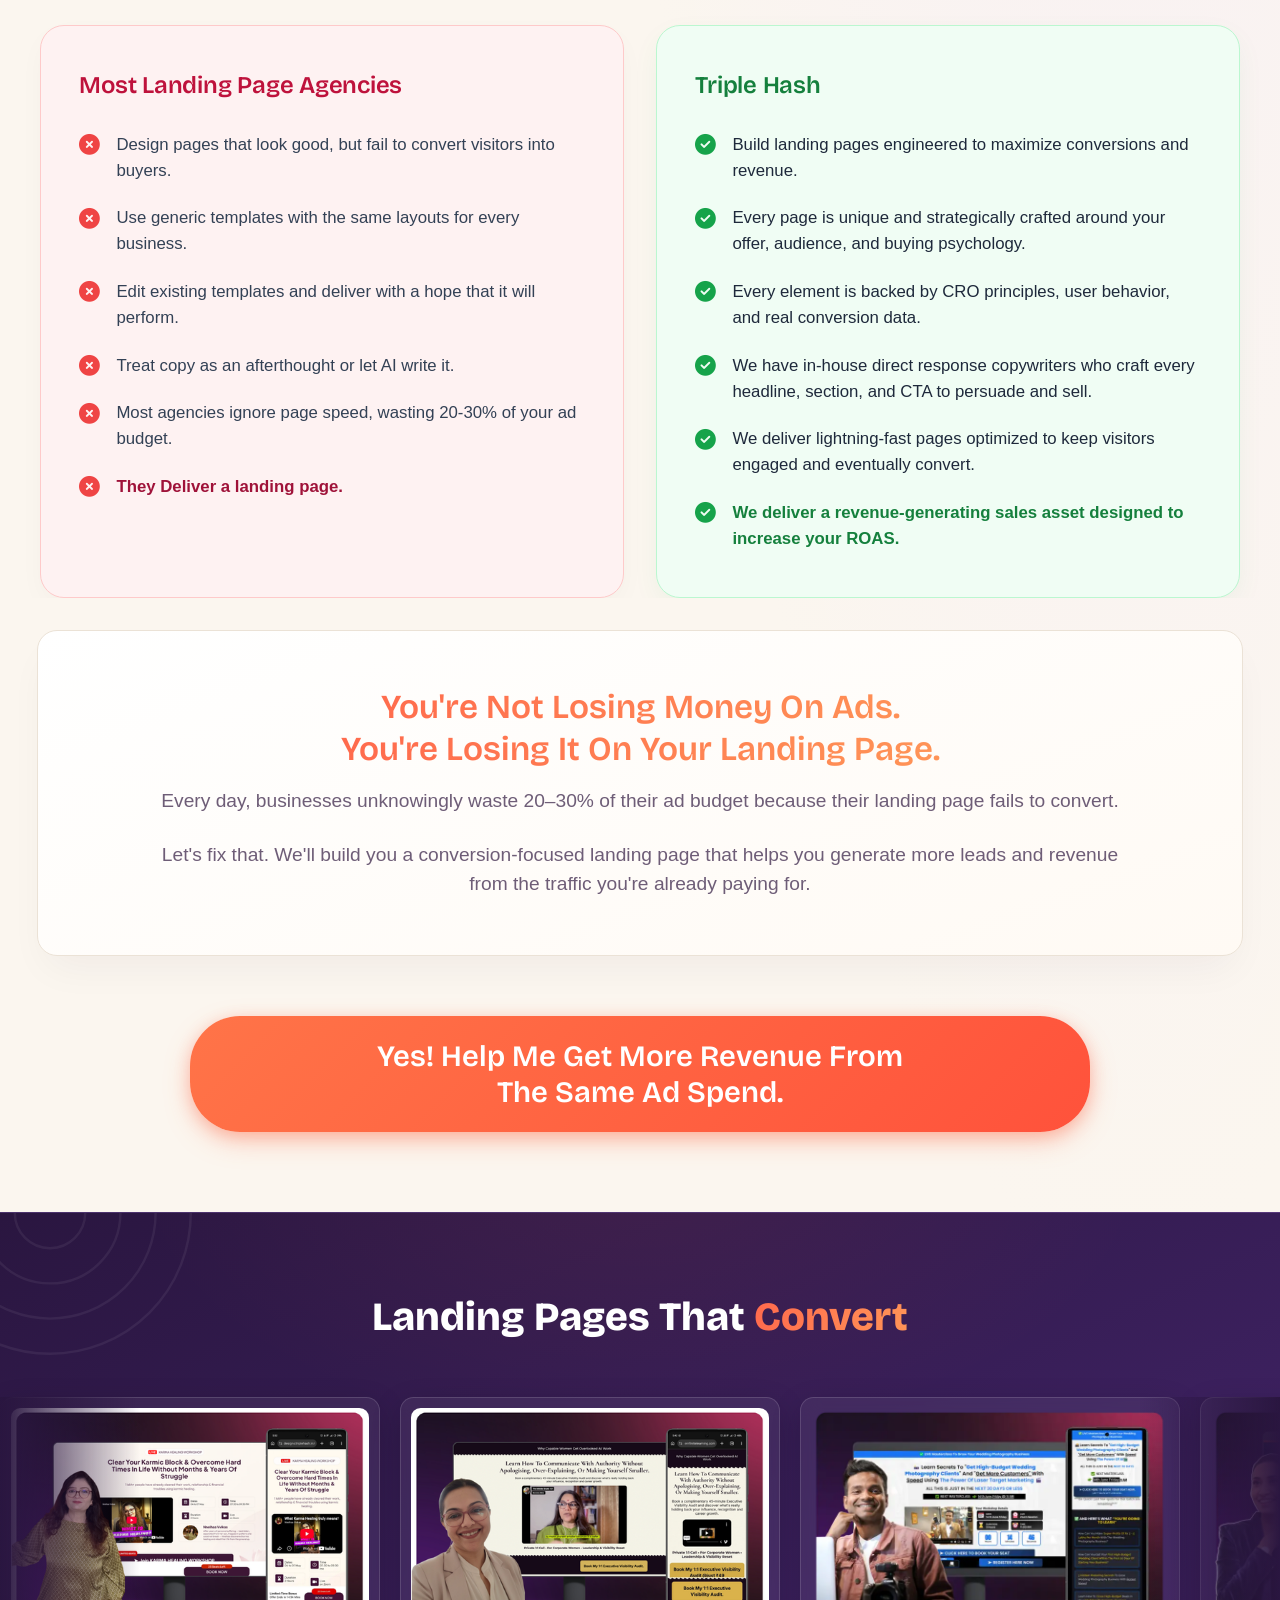
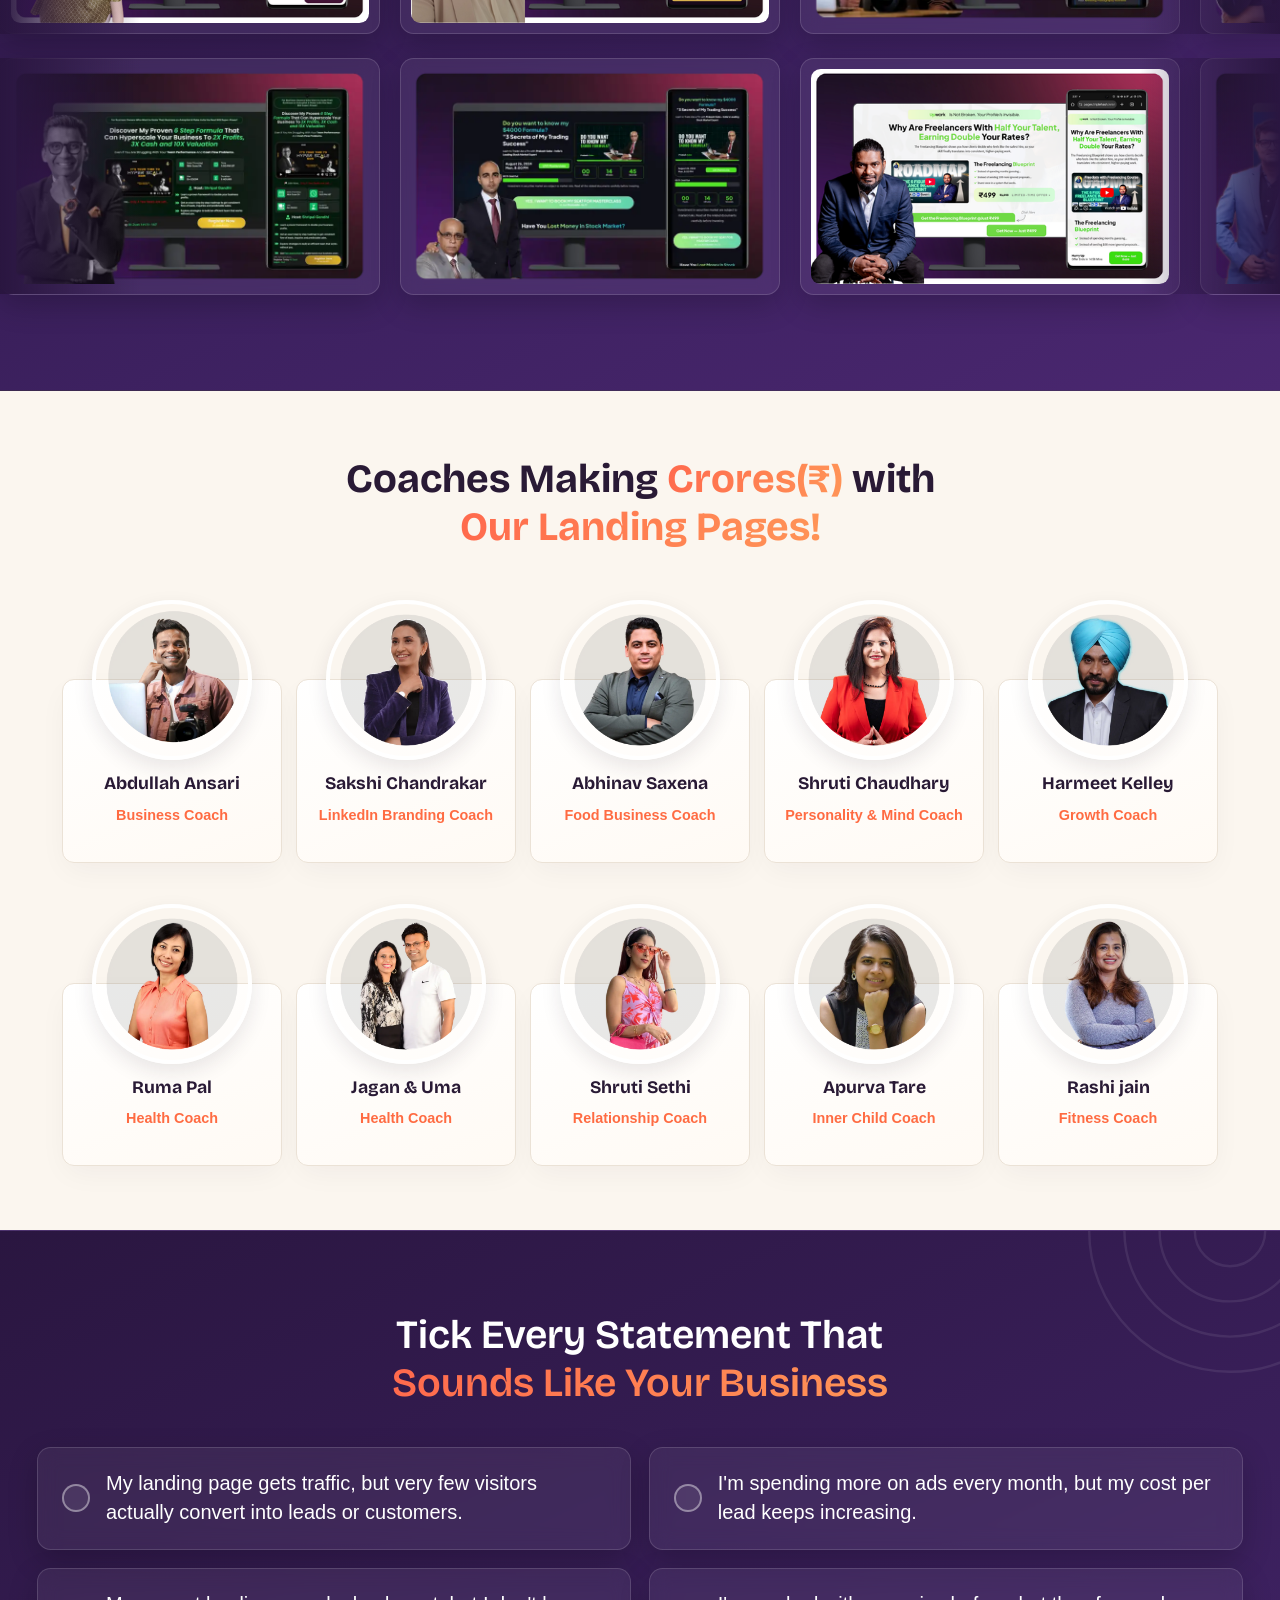
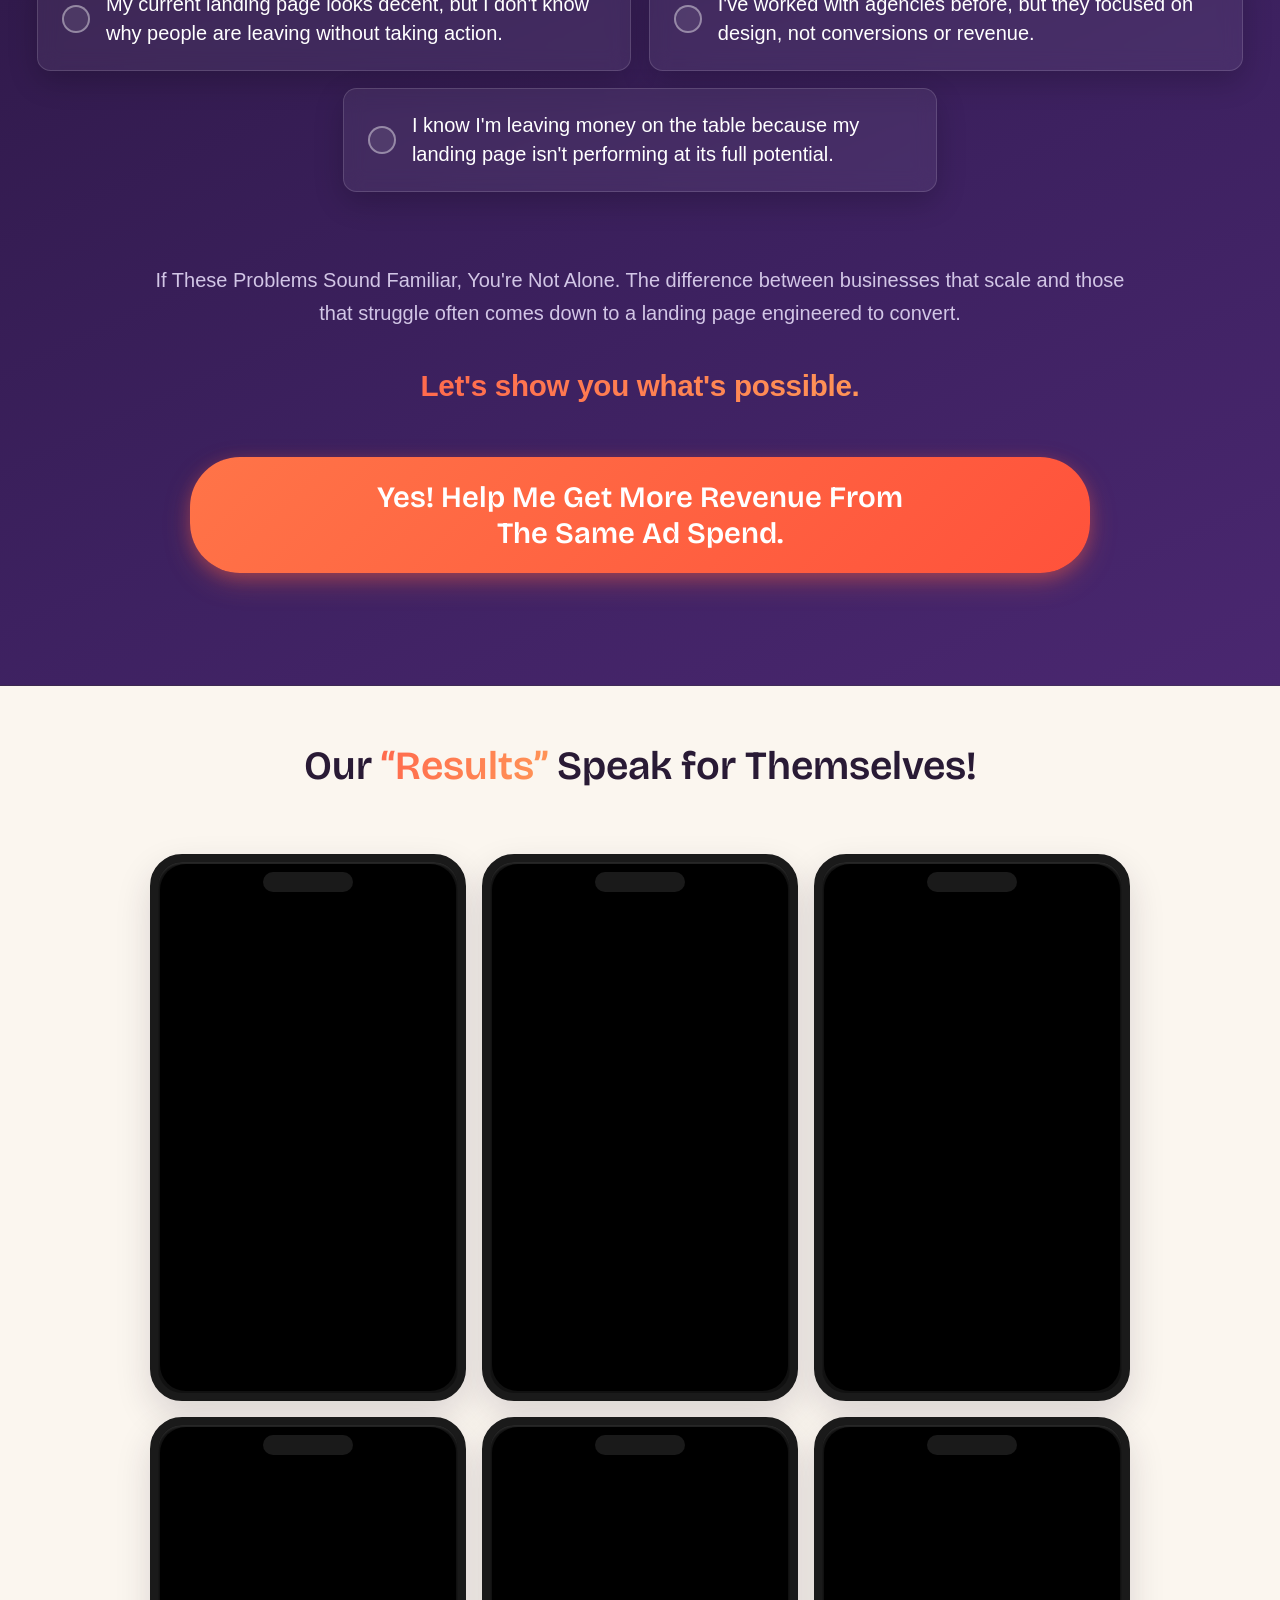
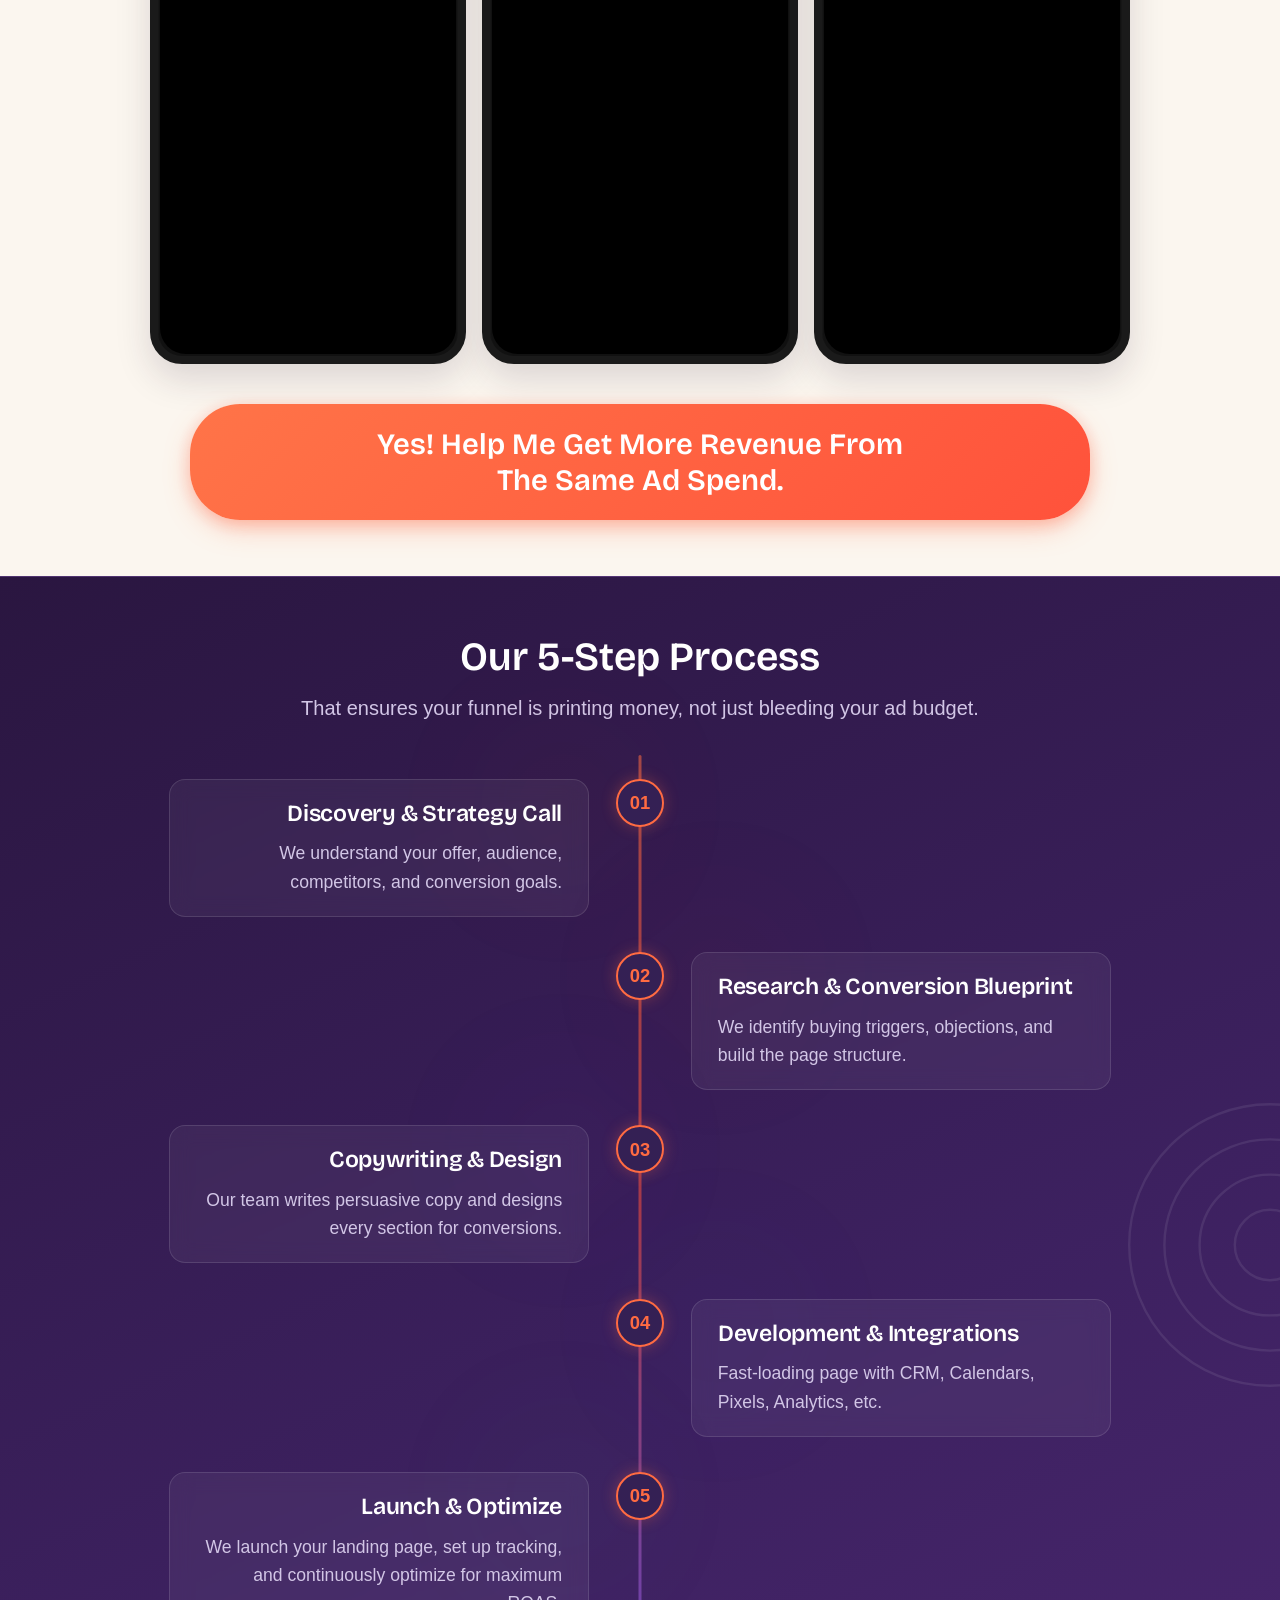
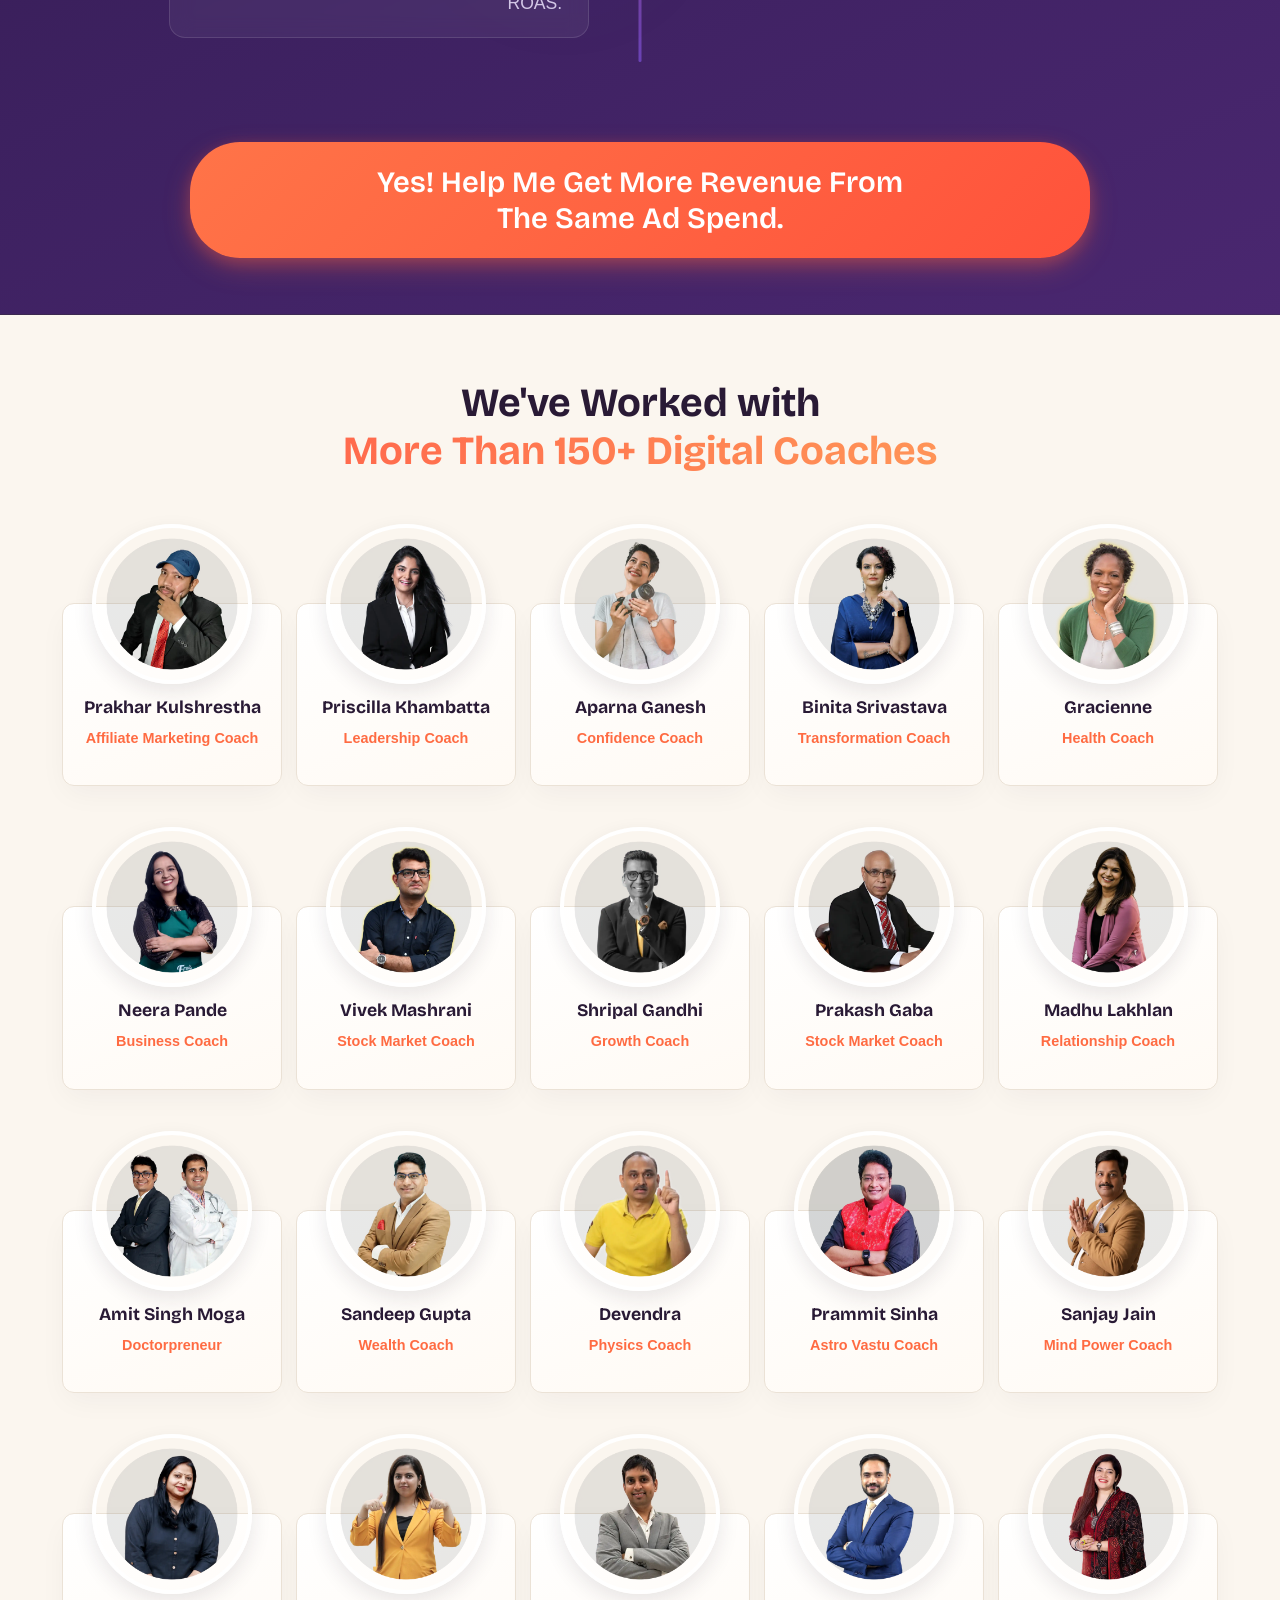
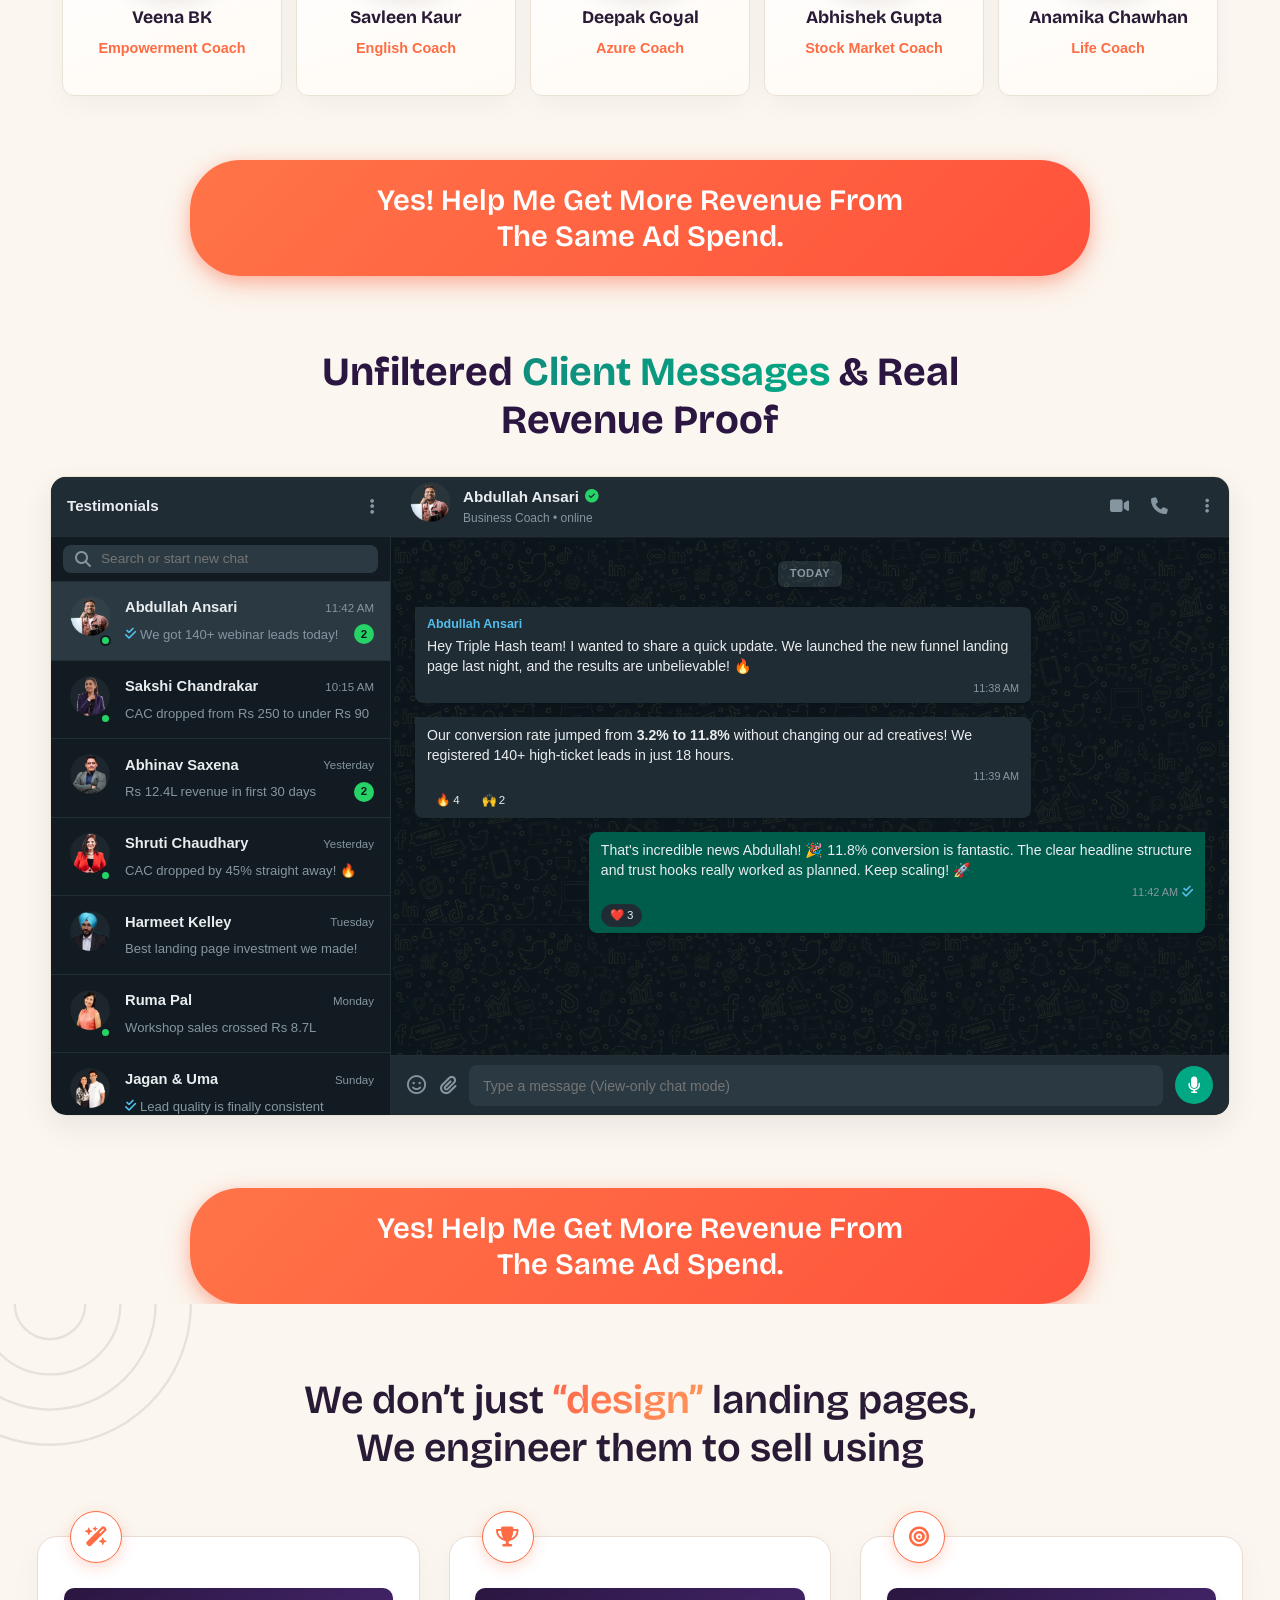
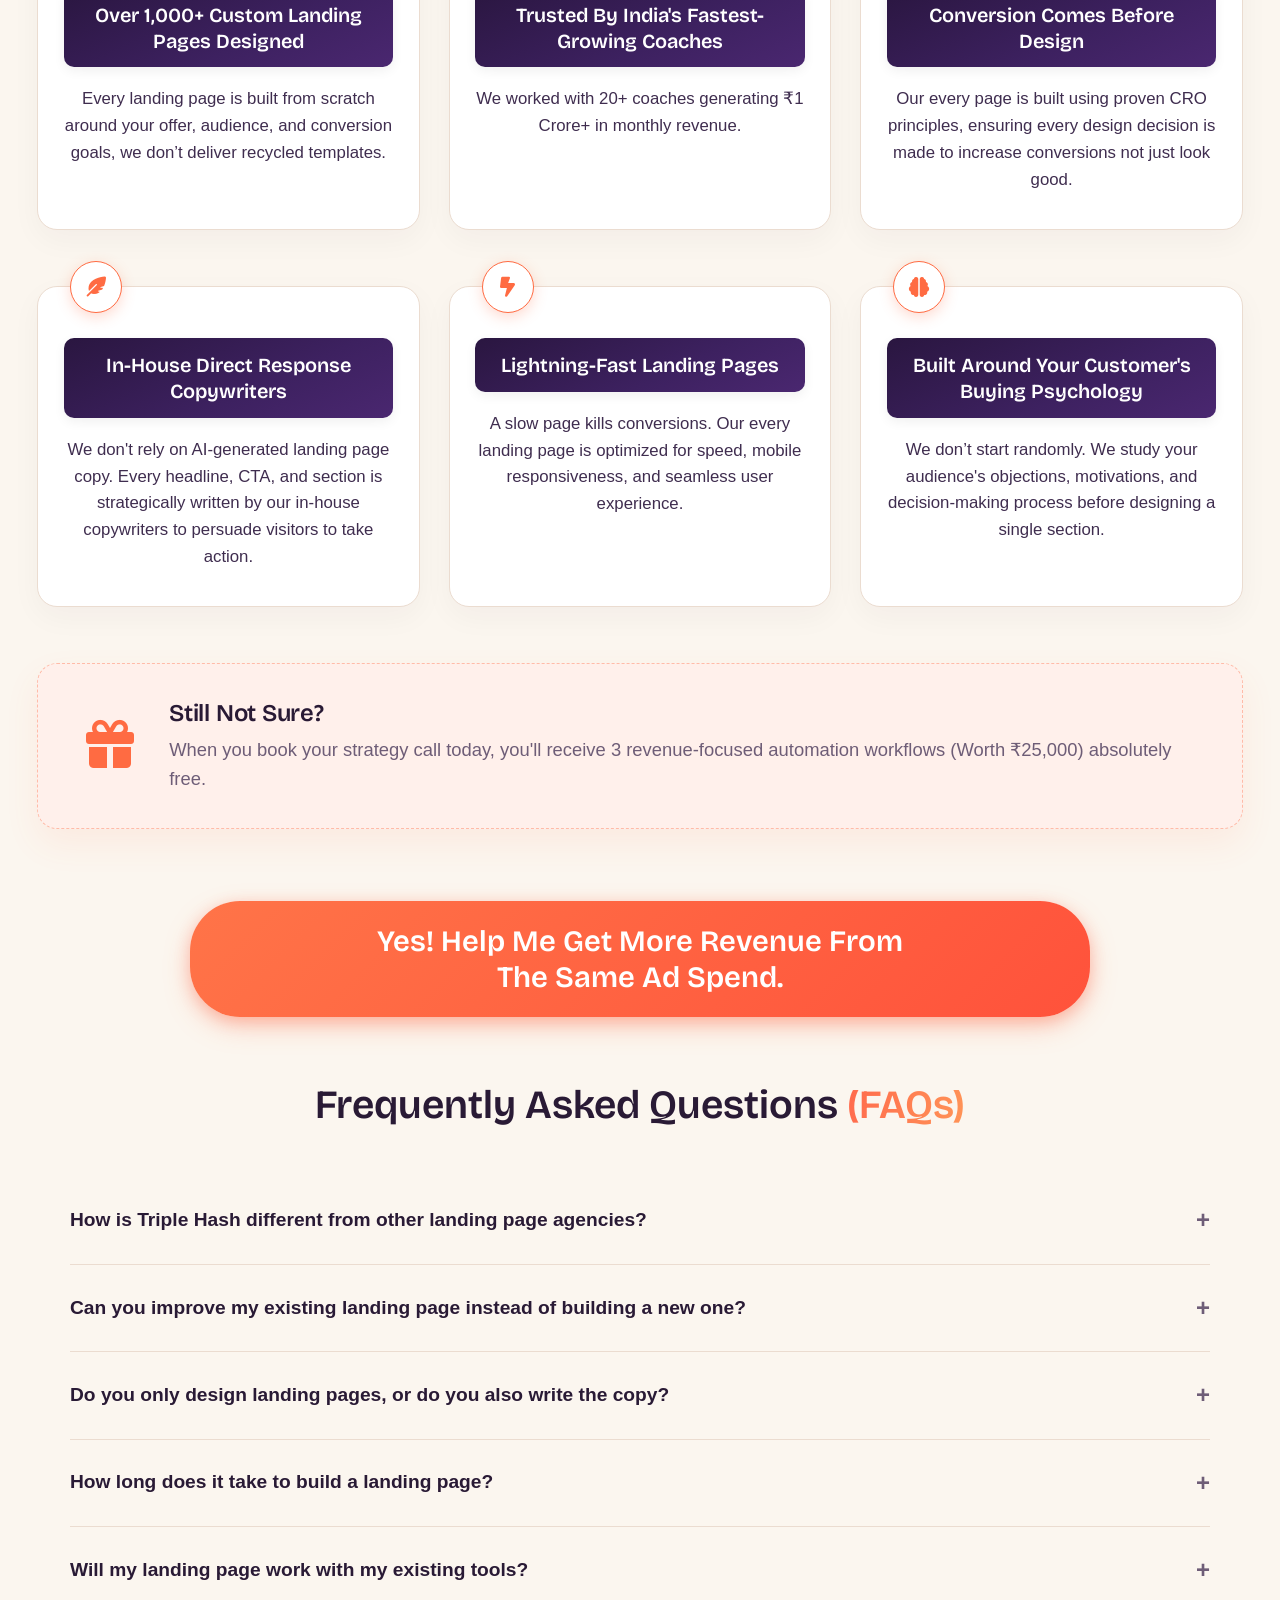
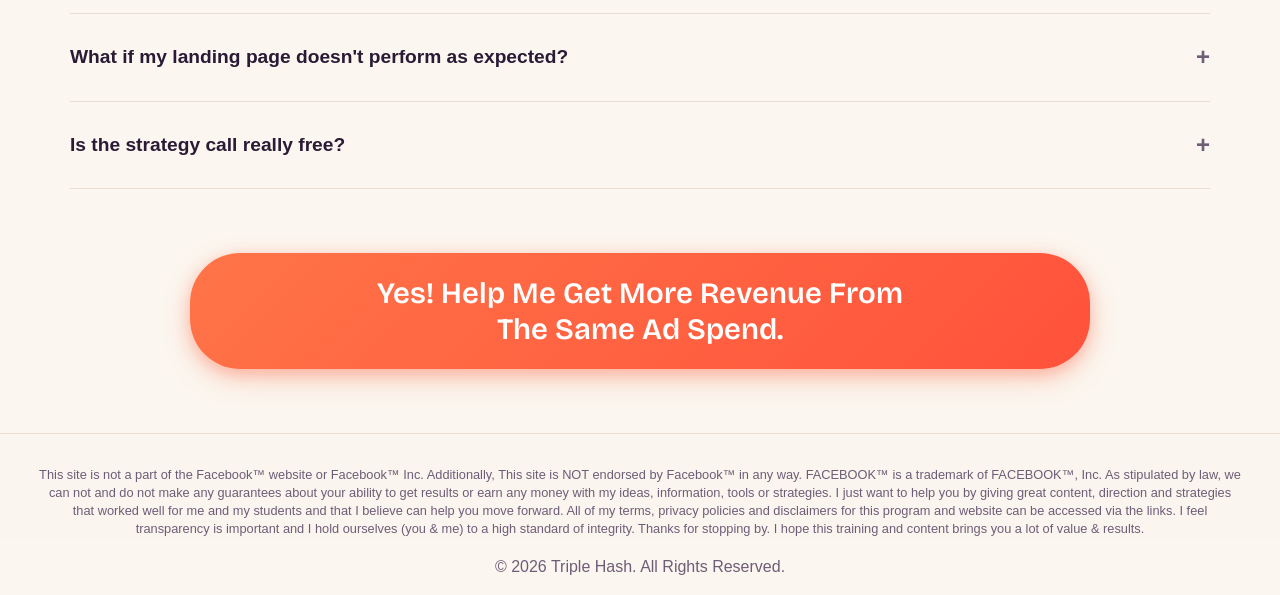
==== commit 7d8cf35d: "Replace YouTube video with Gumlet video" ====
--- a/index.html
+++ b/index.html
@@ -62,7 +62,7 @@
         />
         <div class="hero-content">
           <div class="hero-tag fade-up">
-            Only for Serious Coaches, Consultants and Trainers!
+            Only for Coaches, Consultants and Trainers!
           </div>
           <h2 class="gradient-heading fade-up stagger-delay-1">
             We Can Prove That The Right Landing Page Can
@@ -100,21 +100,12 @@
 
         <div class="hero-video-container fade-up stagger-delay-3">
           <div class="hero-video-frame">
-            <button
-              type="button"
-              class="hero-video-poster"
-              data-src="https://video.gumlet.io/6ac4f3086d6d4d08c60d1496/6aca2b96fbce4d9ff0095668/main.mp4"
-              aria-label="Play video"
-            >
-              <img
-                src="./image/thumbnail.webp"
-                alt="Video thumbnail"
-                width="1672"
-                height="941"
-                fetchpriority="high"
-              />
-              <span class="hero-video-play" aria-hidden="true"></span>
-            </button>
+            <iframe
+              src="https://video.gumlet.io/6ac4f3086d6d4d08c60d1496/6aca7ea744d03bebd941a0e1/main.mp4"
+              title="Video player"
+              allow="autoplay; fullscreen; encrypted-media; picture-in-picture"
+              allowfullscreen
+            ></iframe>
           </div>
         </div>
       </section>
@@ -691,7 +682,7 @@
                   <iframe
                     width="326"
                     height="642"
-                    src="https://video.gumlet.io/6ac4f3086d6d4d08c60d1496/6aca320d44d03bebd9411574/main.mp4"
+                    src="https://play.hashboard.in/embed?video=Hxd19hWiMY8&ratio=9%2F16"
                     title="Abdullah Ansari"
                     frameborder="0"
                     allow="
@@ -715,8 +706,8 @@
                   <iframe
                     width="326"
                     height="642"
-                    src="https://video.gumlet.io/6ac4f3086d6d4d08c60d1496/6aca320dfbce4d9ff0095f89/main.mp4"
-                    title="Jagan"
+                    src="https://play.hashboard.in/embed?video=Bhb5edo84Qc&ratio=9%2F16"
+                    title="Marketizers"
                     frameborder="0"
                     allow="
                       accelerometer;
@@ -740,7 +731,7 @@
                   <iframe
                     width="326"
                     height="642"
-                    src="https://video.gumlet.io/6ac4f3086d6d4d08c60d1496/6aca320d689a80cf2e442326/main.mp4"
+                    src="https://play.hashboard.in/embed?video=HVG_n-ANinM&ratio=9%2F16"
                     title="Sakshi Chandrakar"
                     frameborder="0"
                     allow="
@@ -765,8 +756,8 @@
                   <iframe
                     width="326"
                     height="642"
-                    src="https://video.gumlet.io/6ac4f3086d6d4d08c60d1496/6aca320d689a80cf2e442327/main.mp4"
-                    title="Harmeet Kelley"
+                    src="https://play.hashboard.in/embed?video=uPKjkrWH1JY&ratio=9%2F16"
+                    title="Priscilla Khambatta"
                     frameborder="0"
                     allow="
                       accelerometer;
@@ -790,8 +781,8 @@
                   <iframe
                     width="326"
                     height="642"
-                    src="https://video.gumlet.io/6ac4f3086d6d4d08c60d1496/6aca320dfbce4d9ff0095f8b/main.mp4"
-                    title="Rahuul Bagiyaa"
+                    src="https://play.hashboard.in/embed?video=fTkQ22UwC_U&ratio=9%2F16"
+                    title="Gracienne Jean-Pierre"
                     frameborder="0"
                     allow="
                       accelerometer;
@@ -815,7 +806,7 @@
                   <iframe
                     width="326"
                     height="642"
-                    src="https://video.gumlet.io/6ac4f3086d6d4d08c60d1496/6aca320dfbce4d9ff0095f88/main.mp4"
+                    src="https://play.hashboard.in/embed?video=f1xkmWzi5G8&ratio=9%2F16"
                     title="Ruma Pal"
                     frameborder="0"
                     allow="
